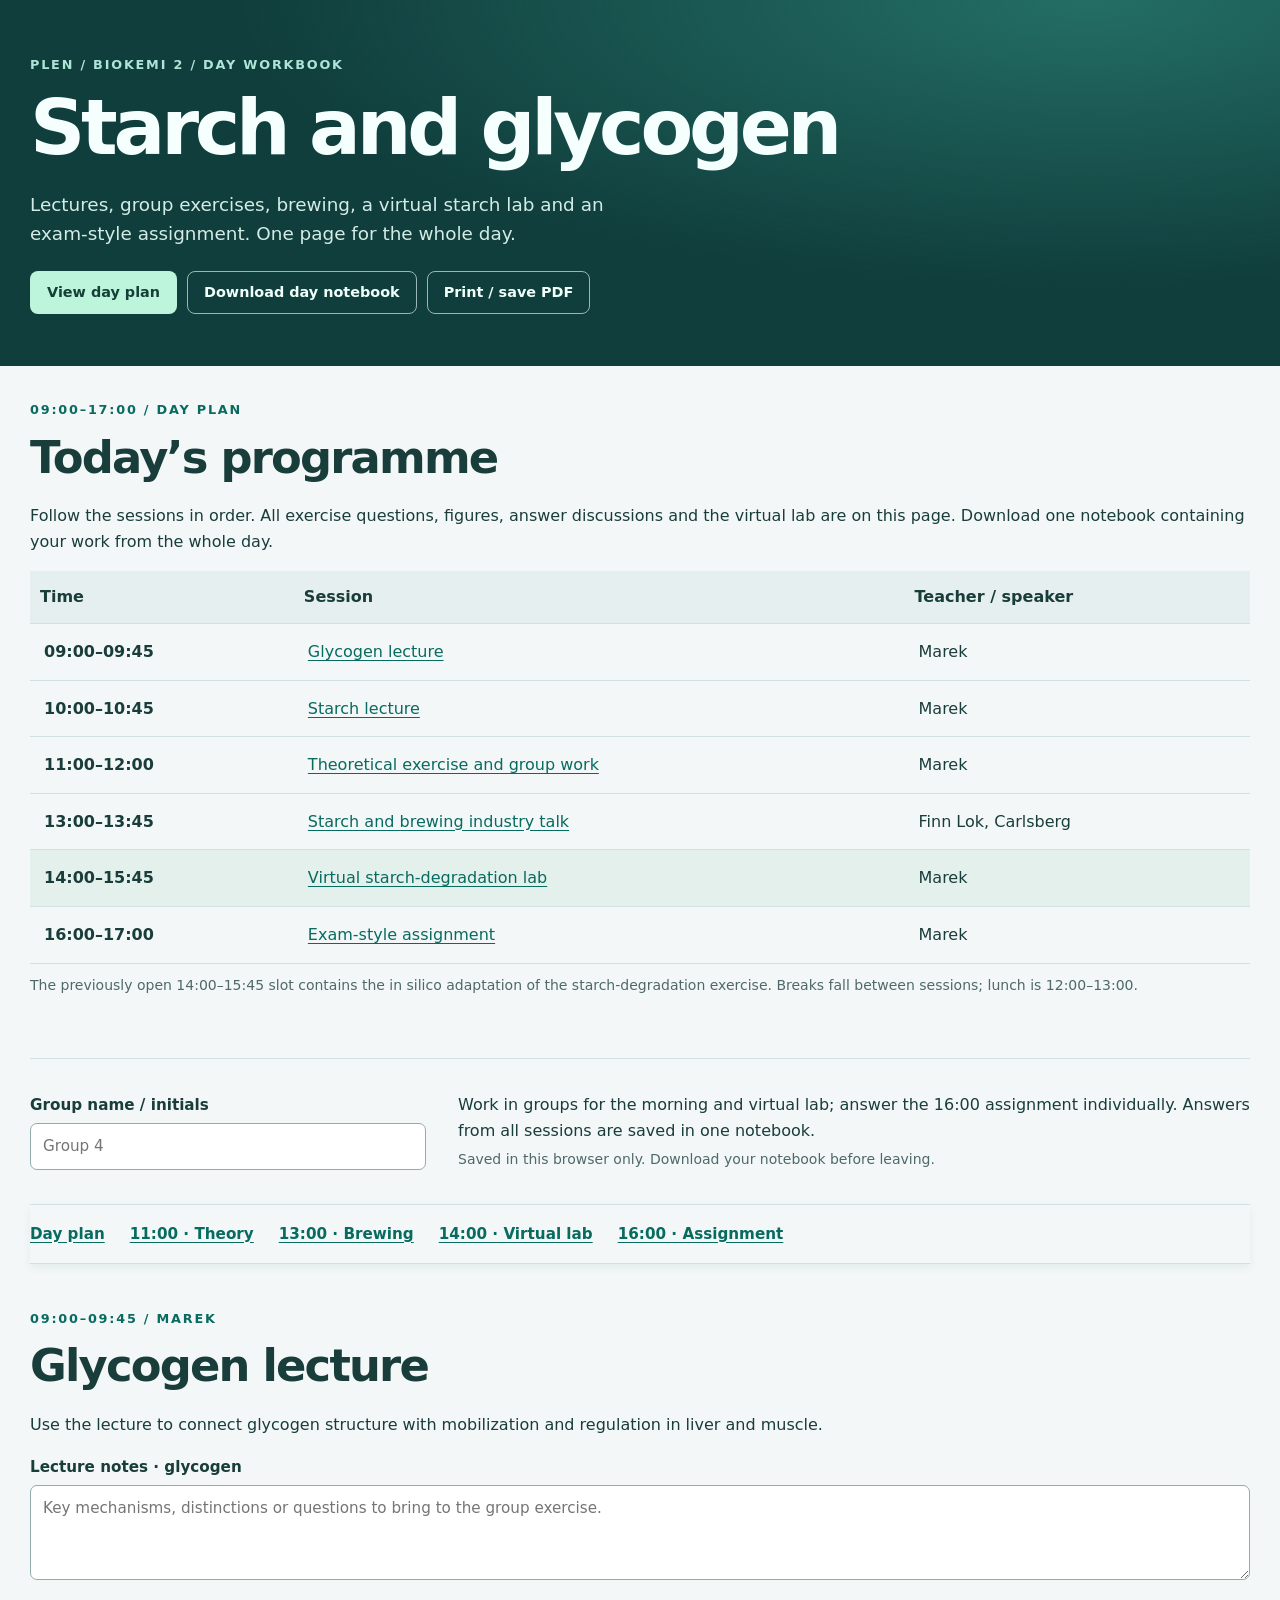
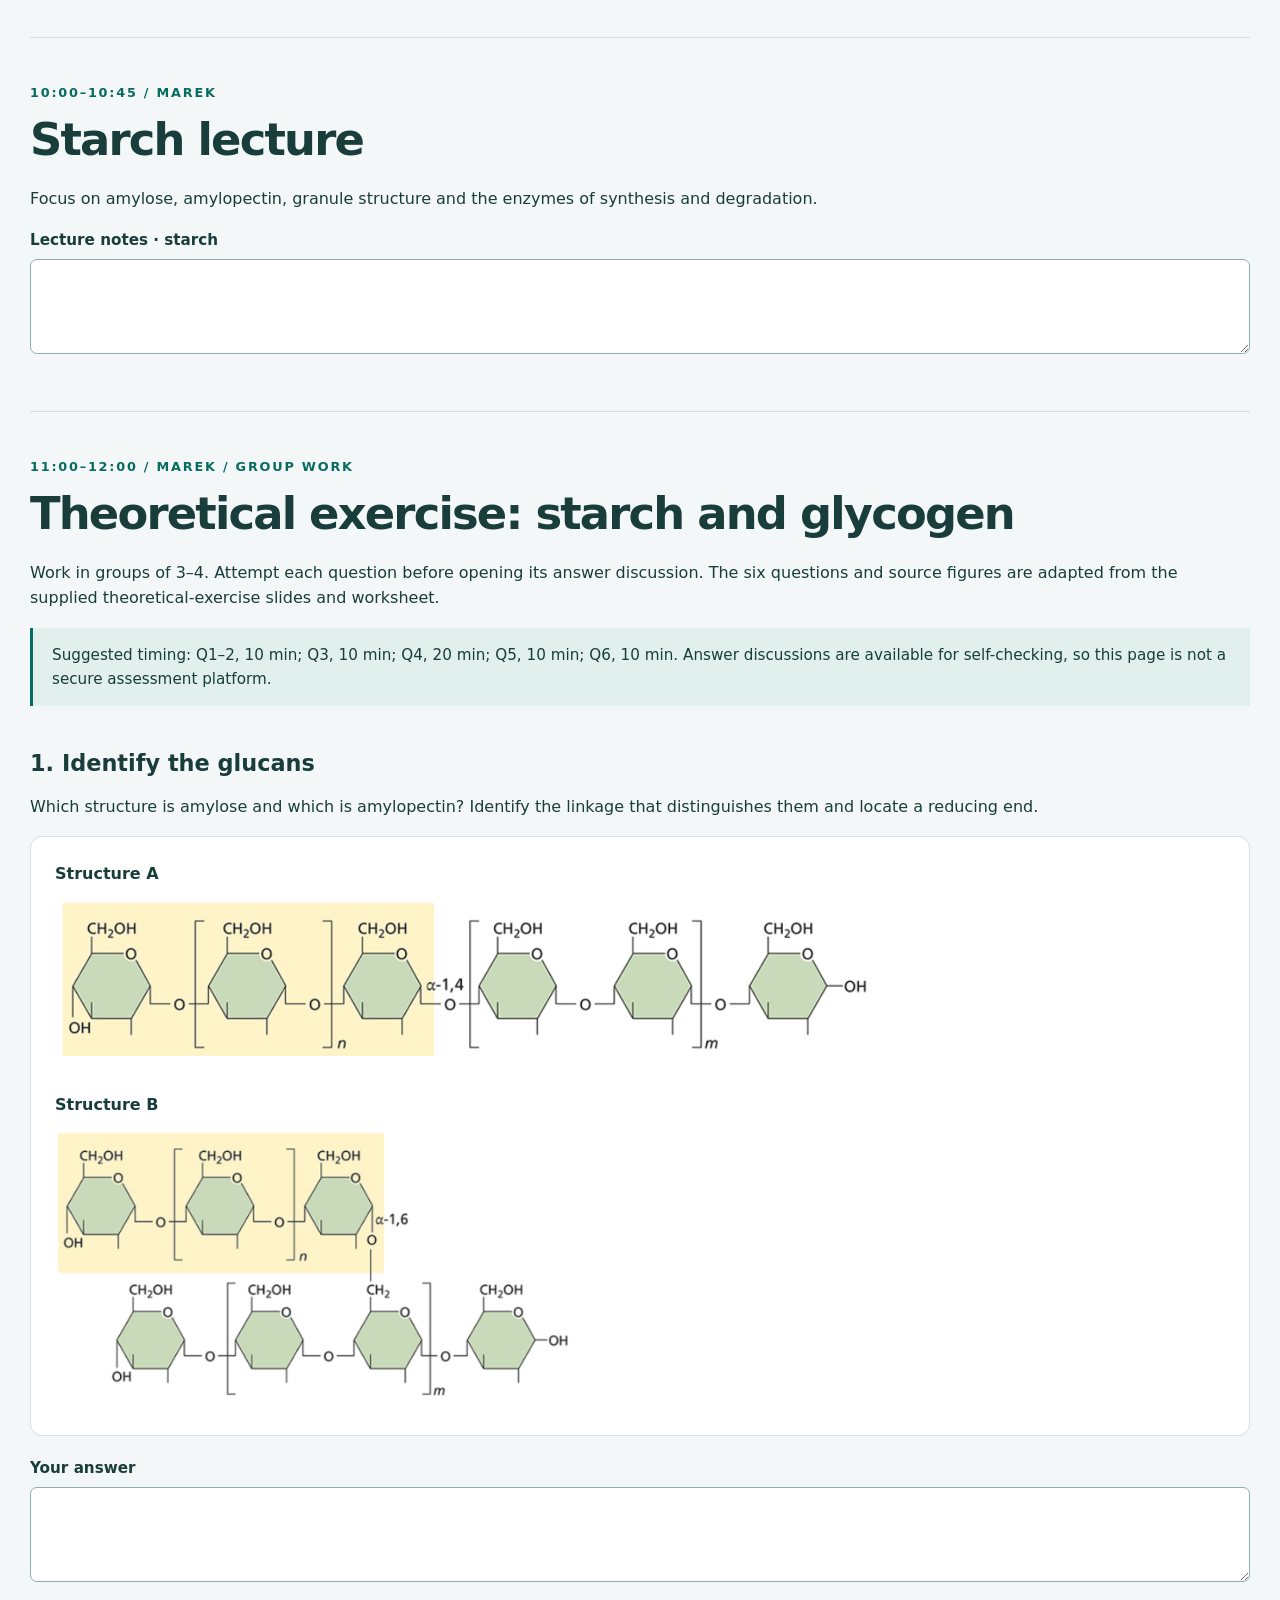
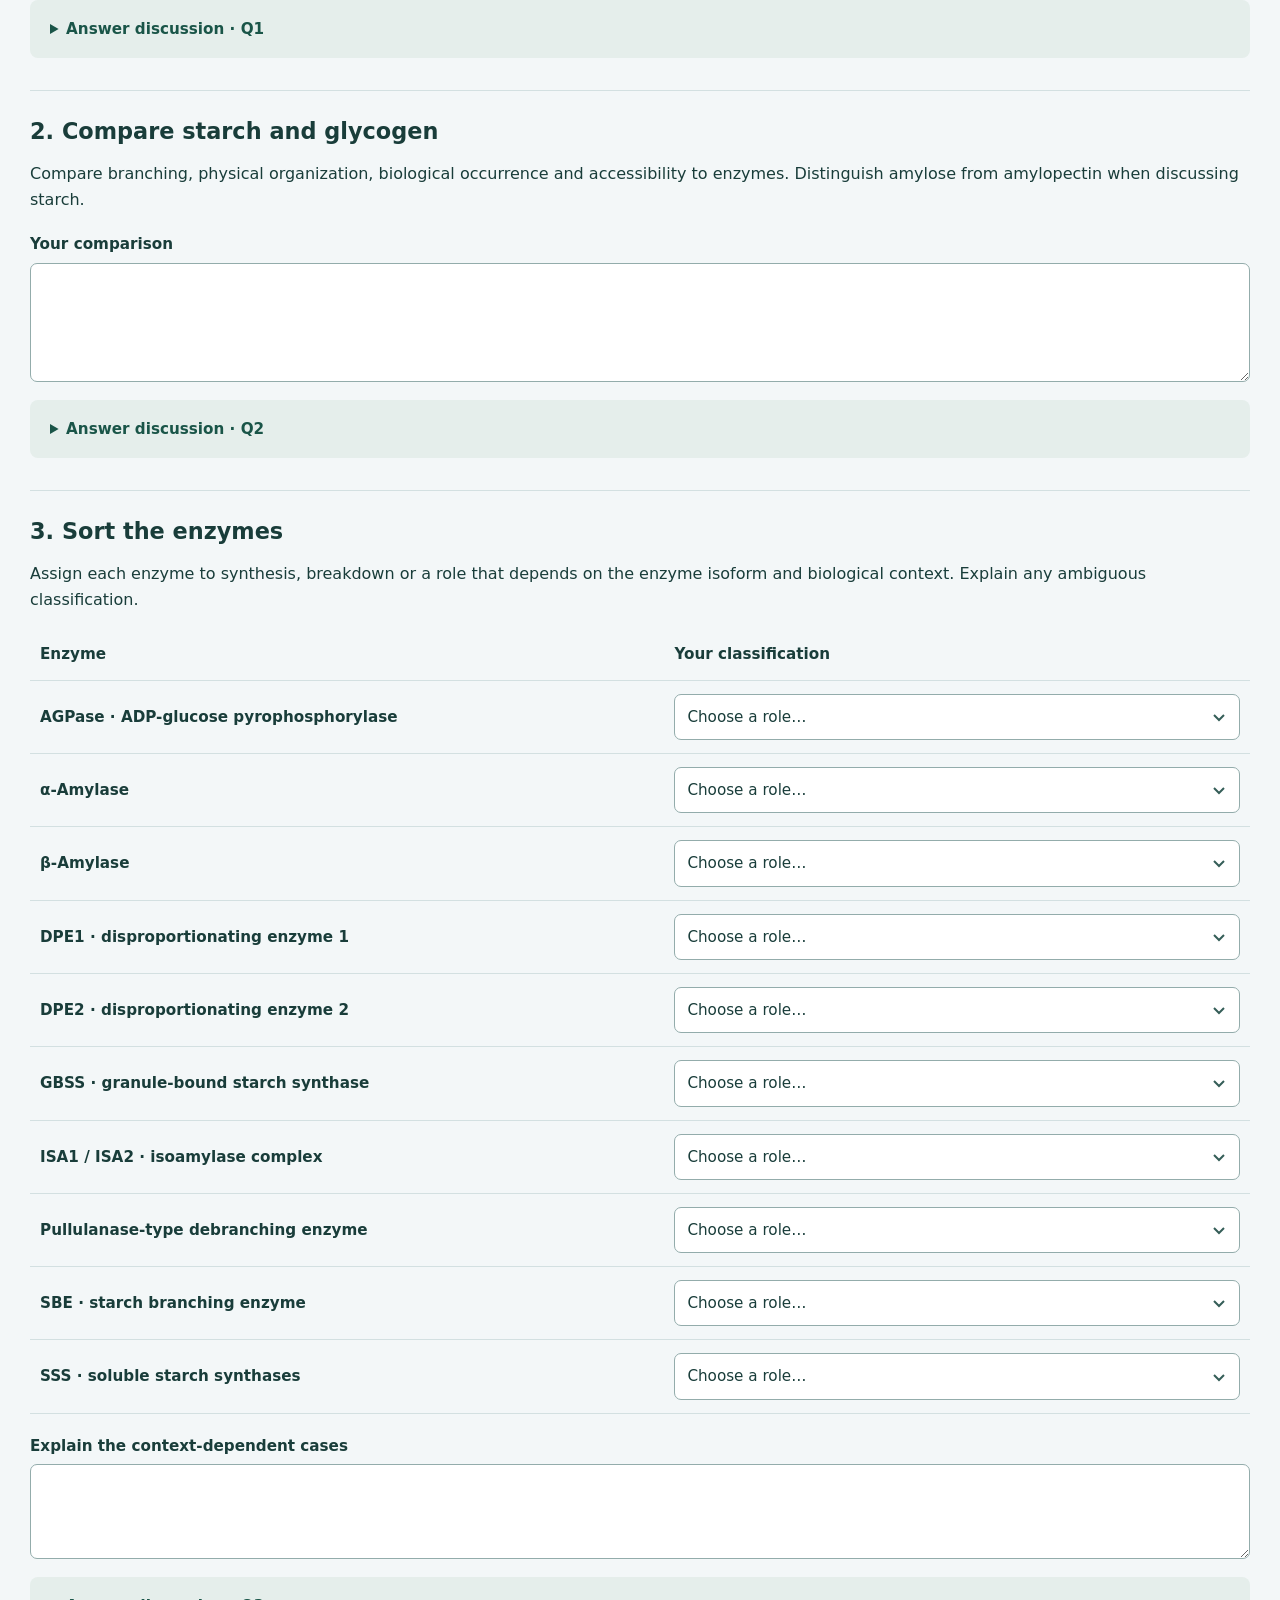
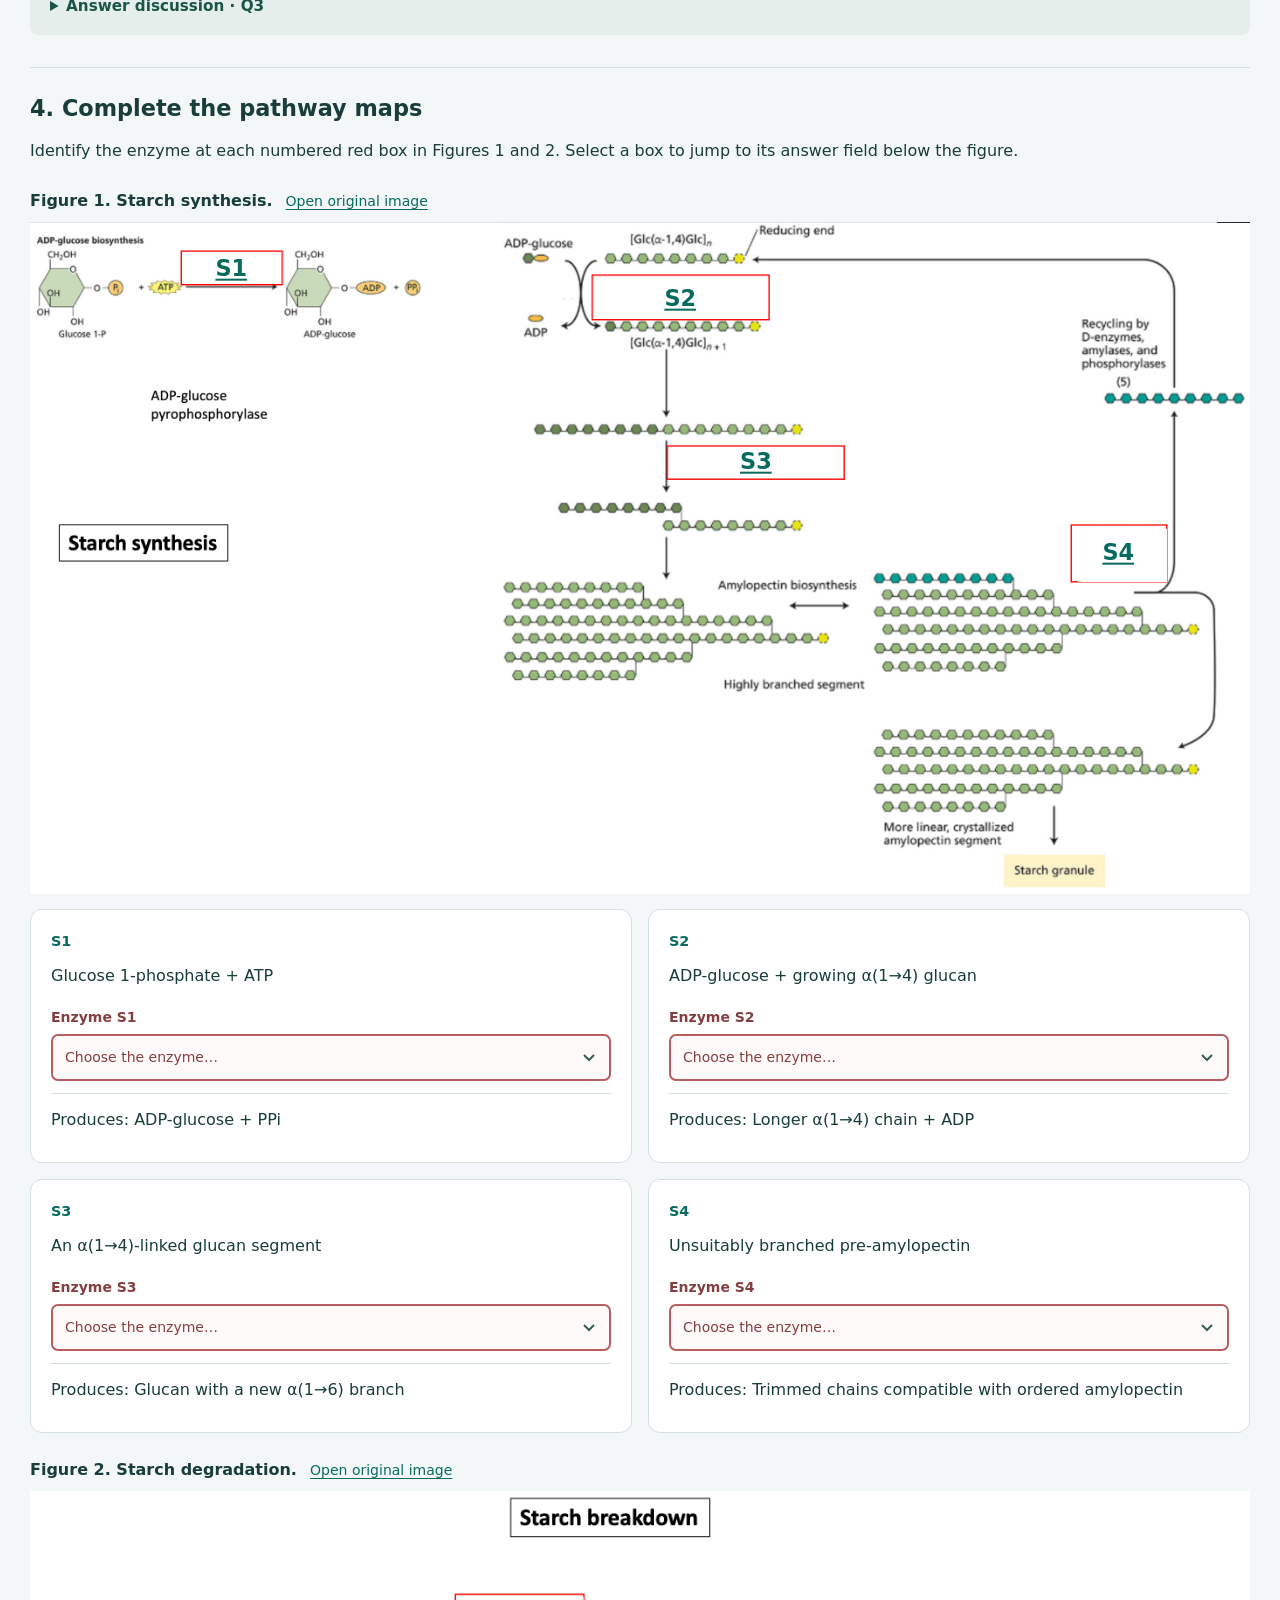
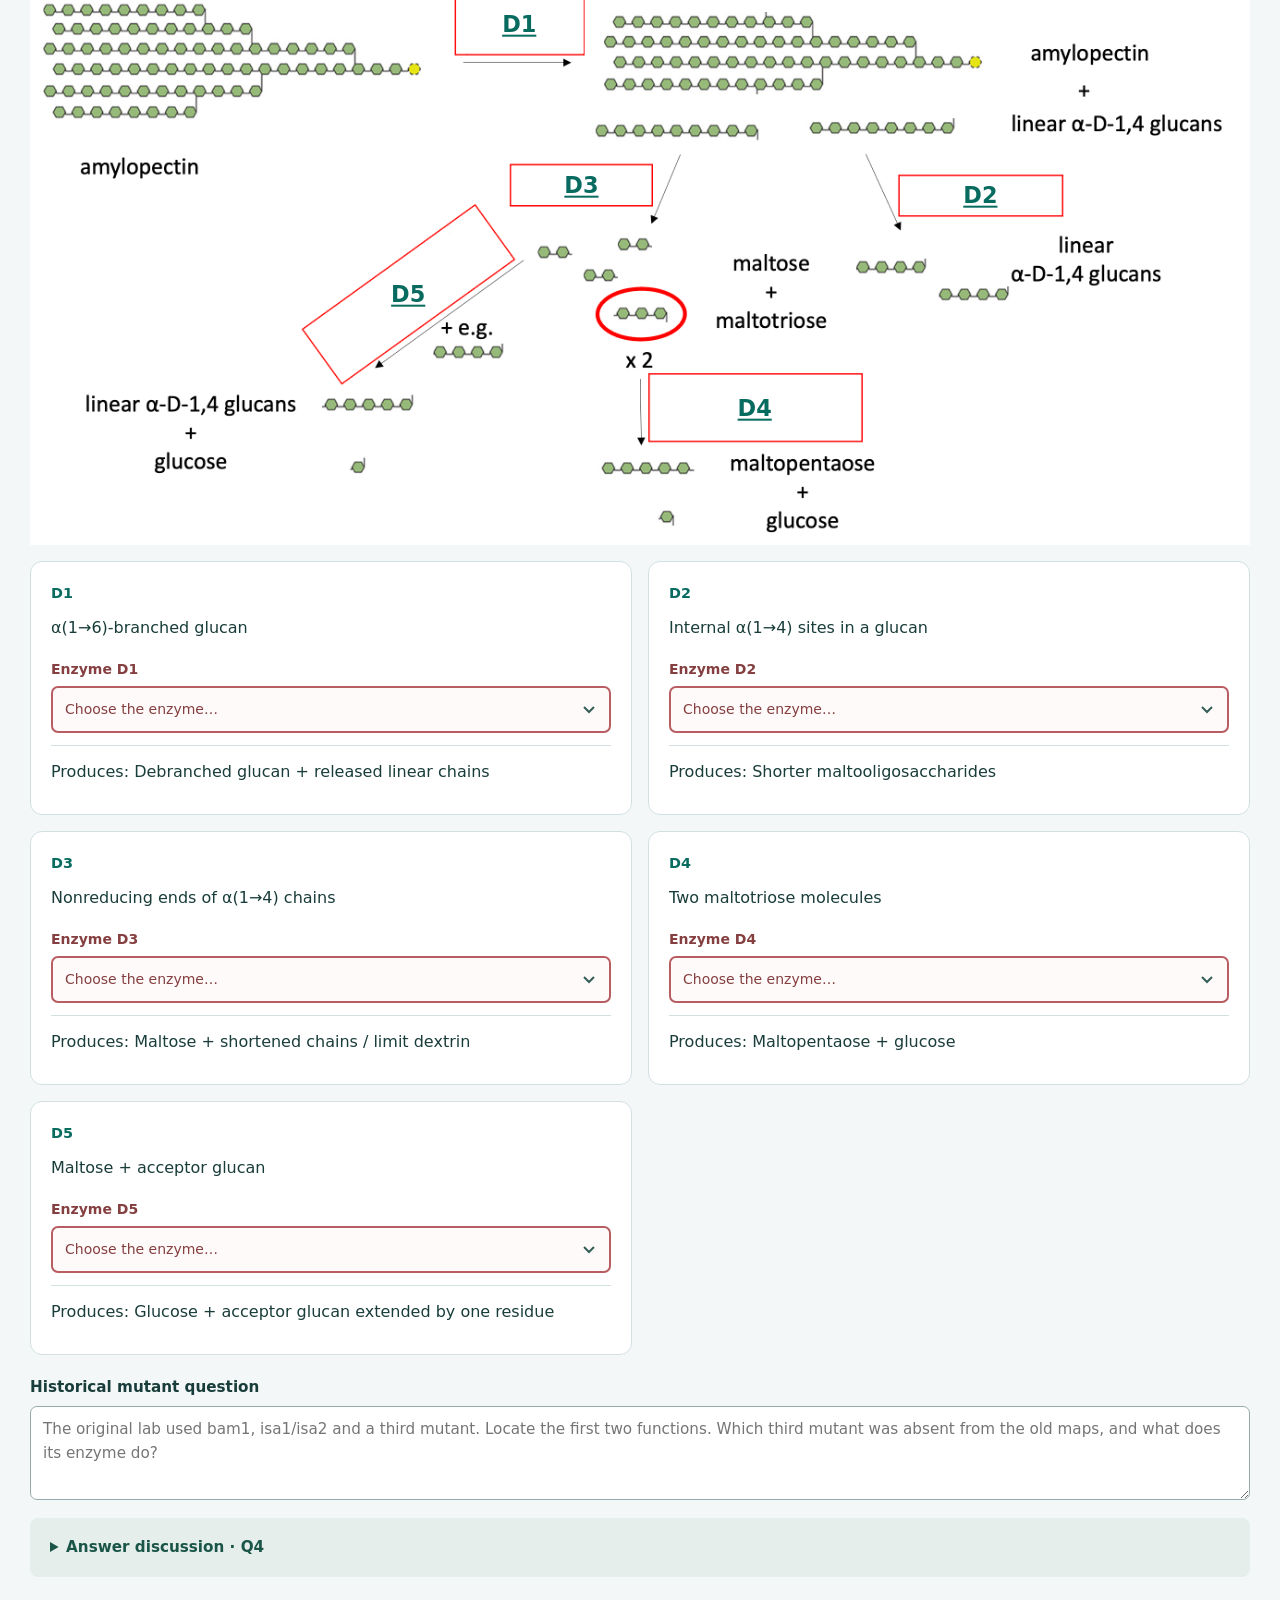
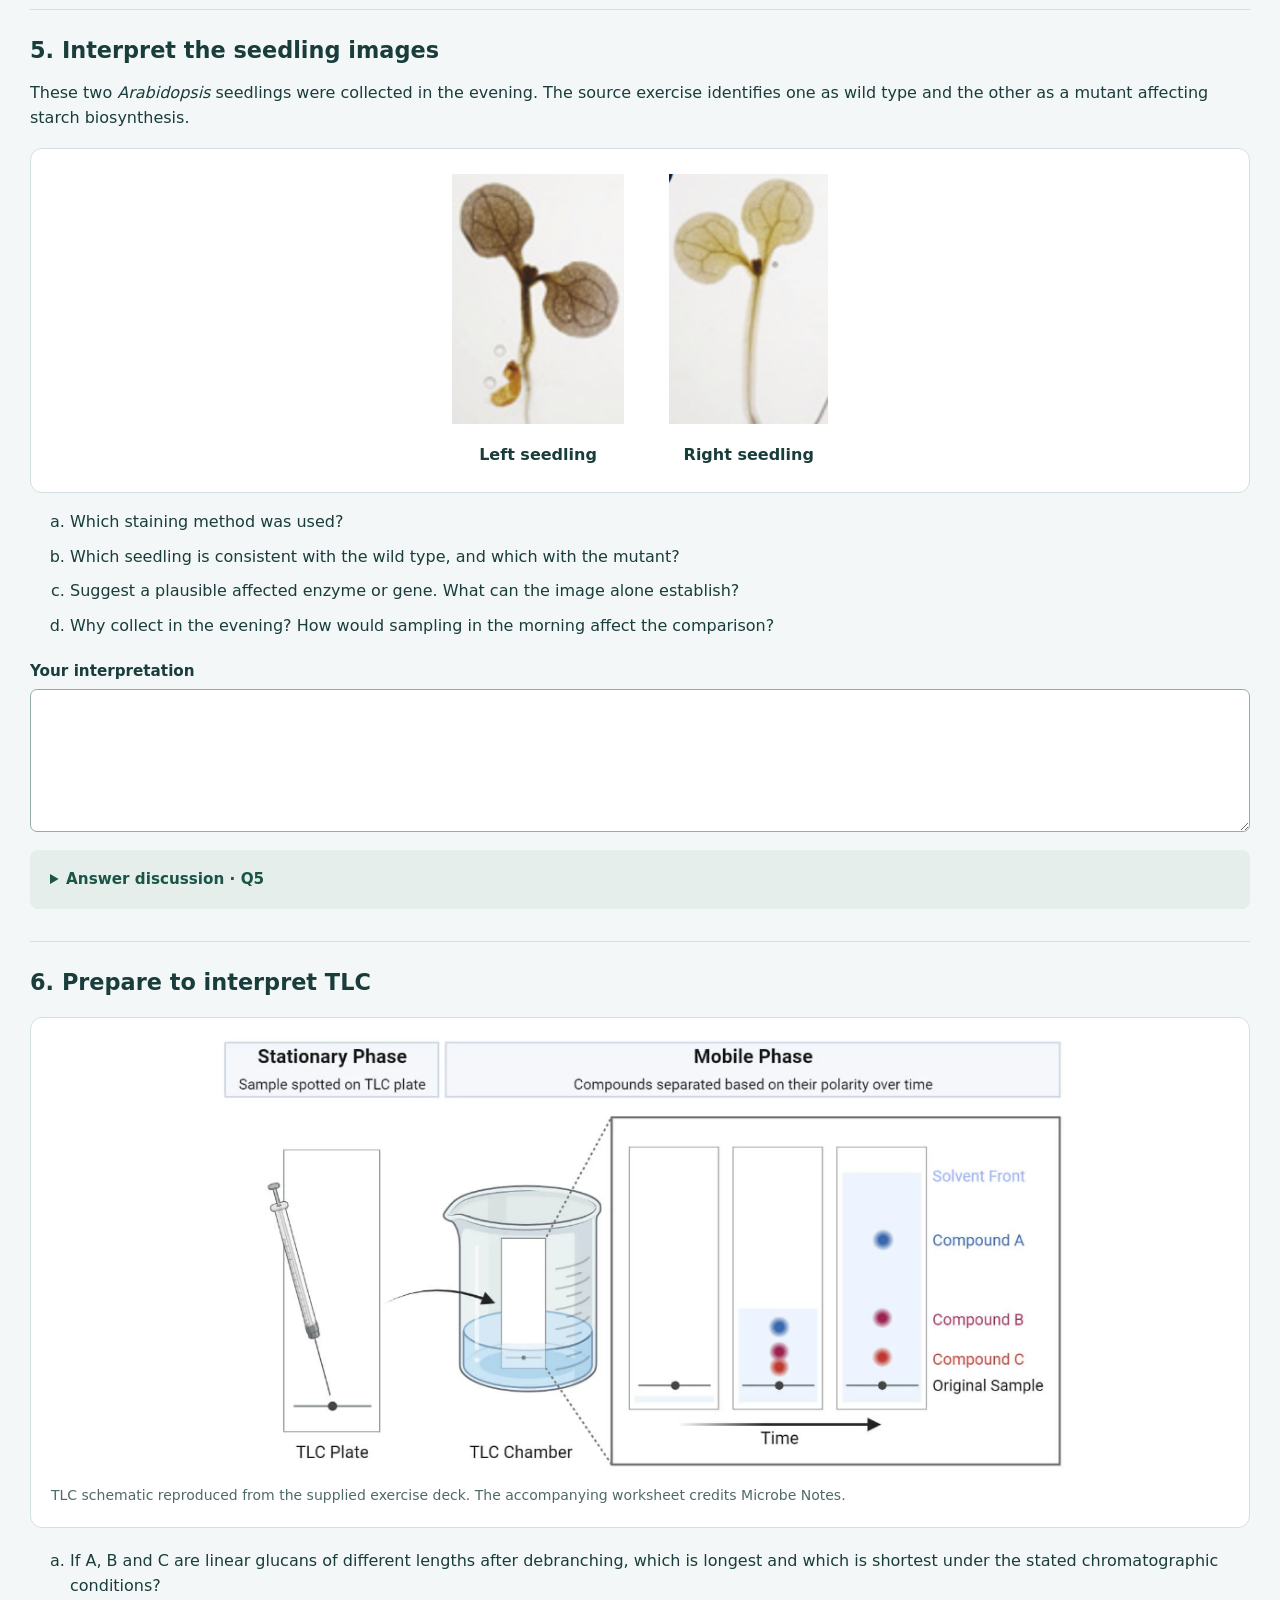
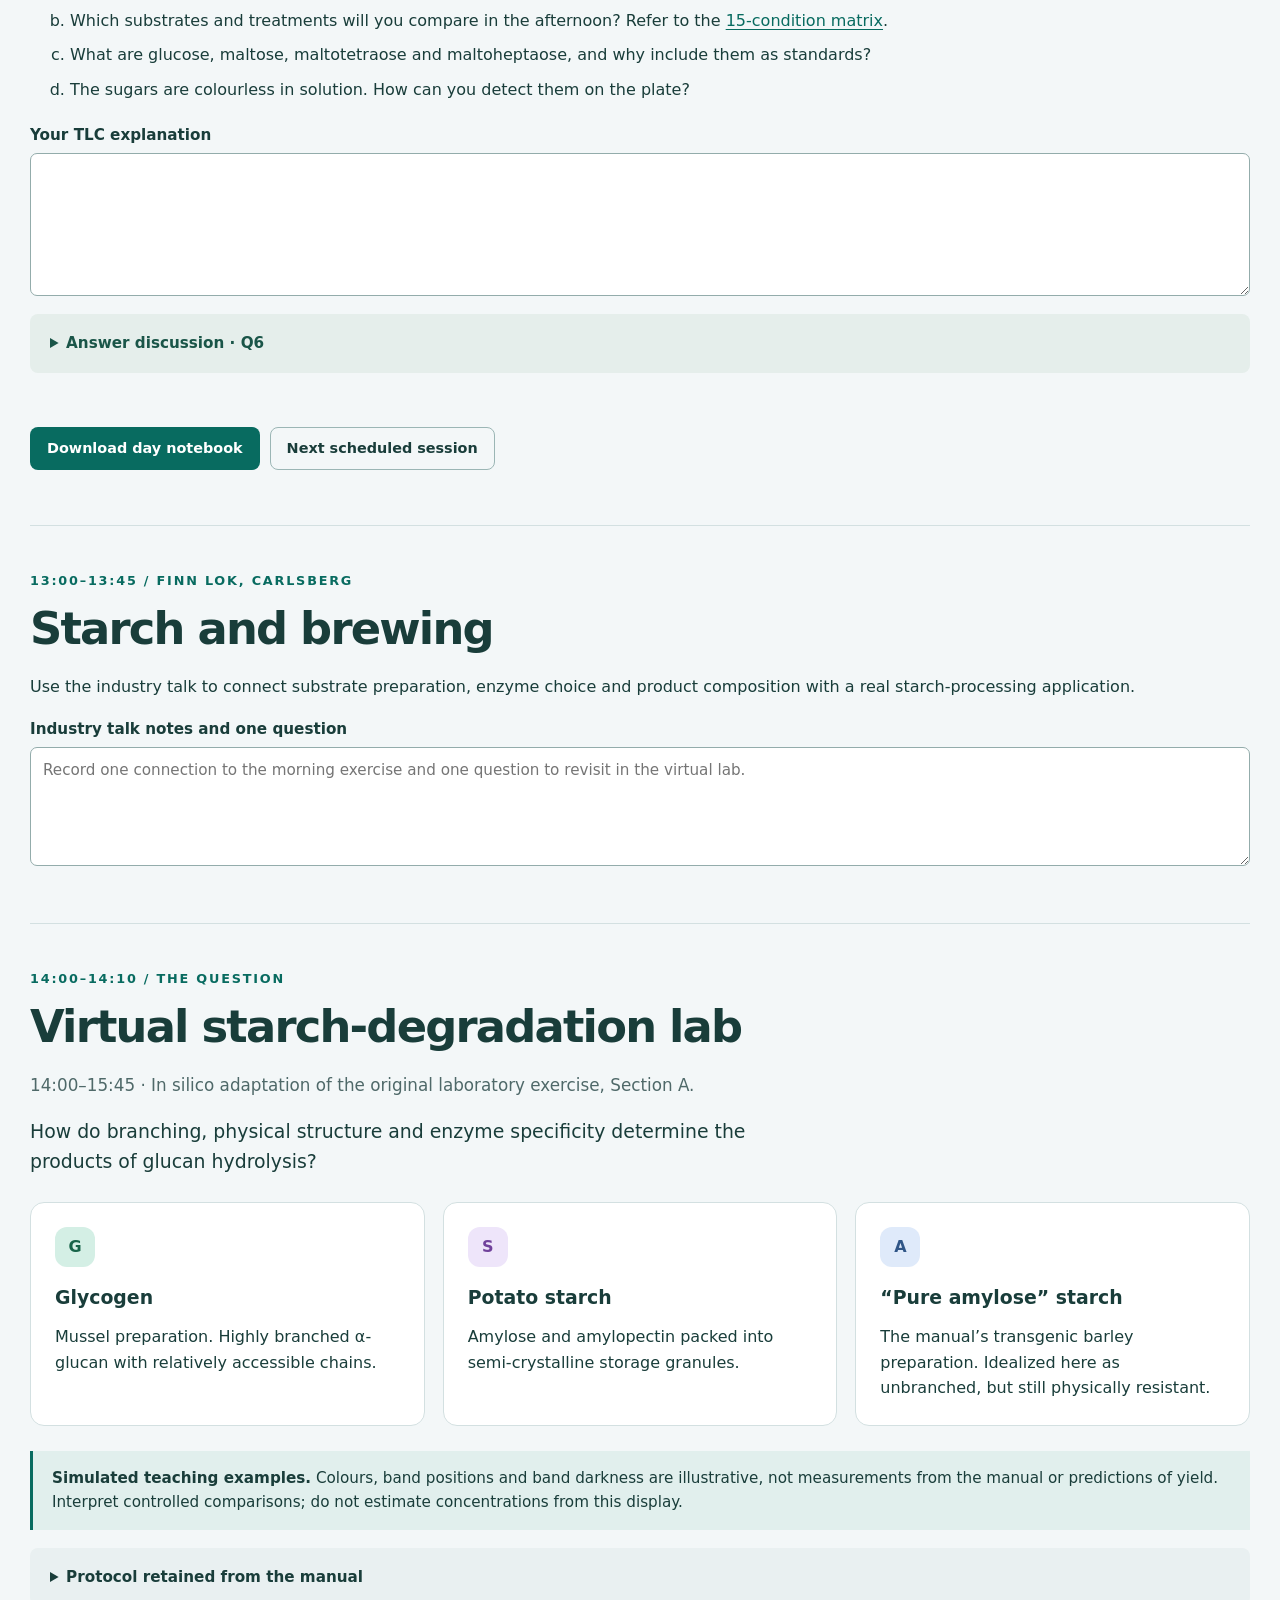
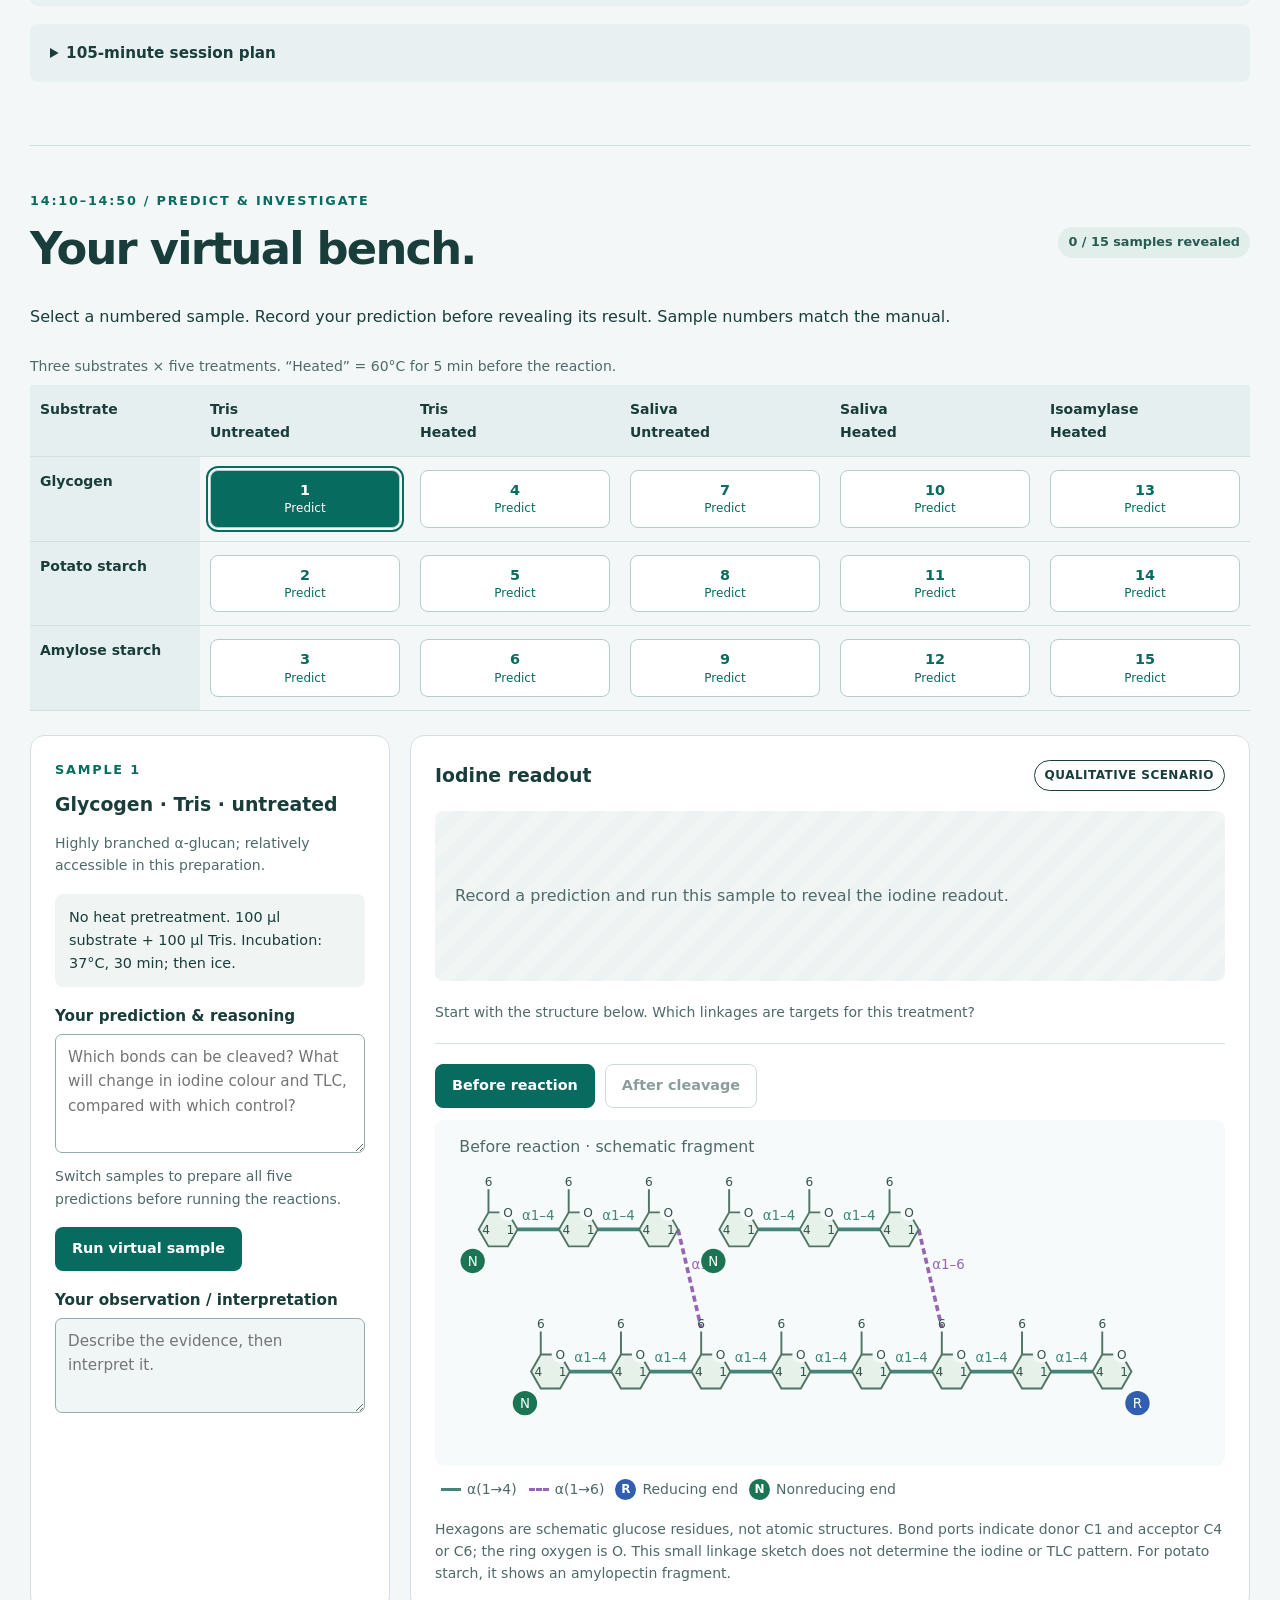
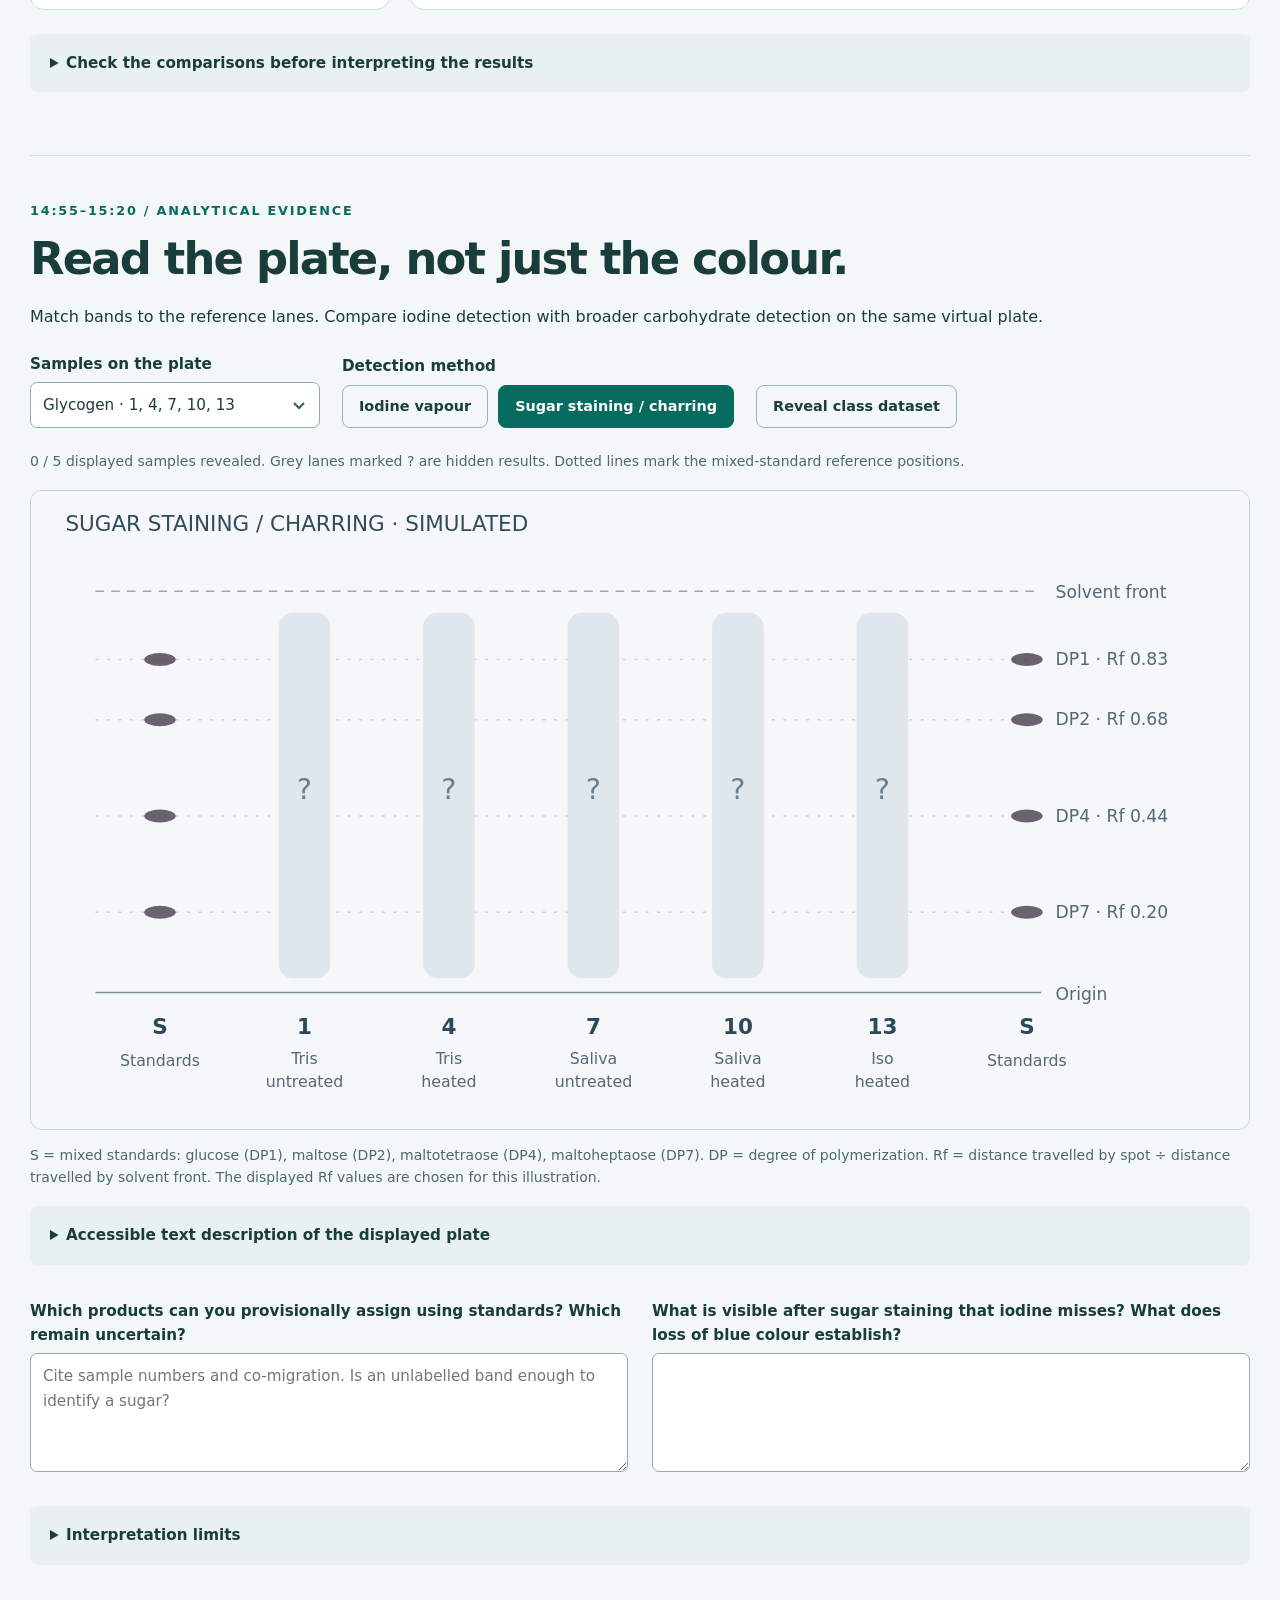
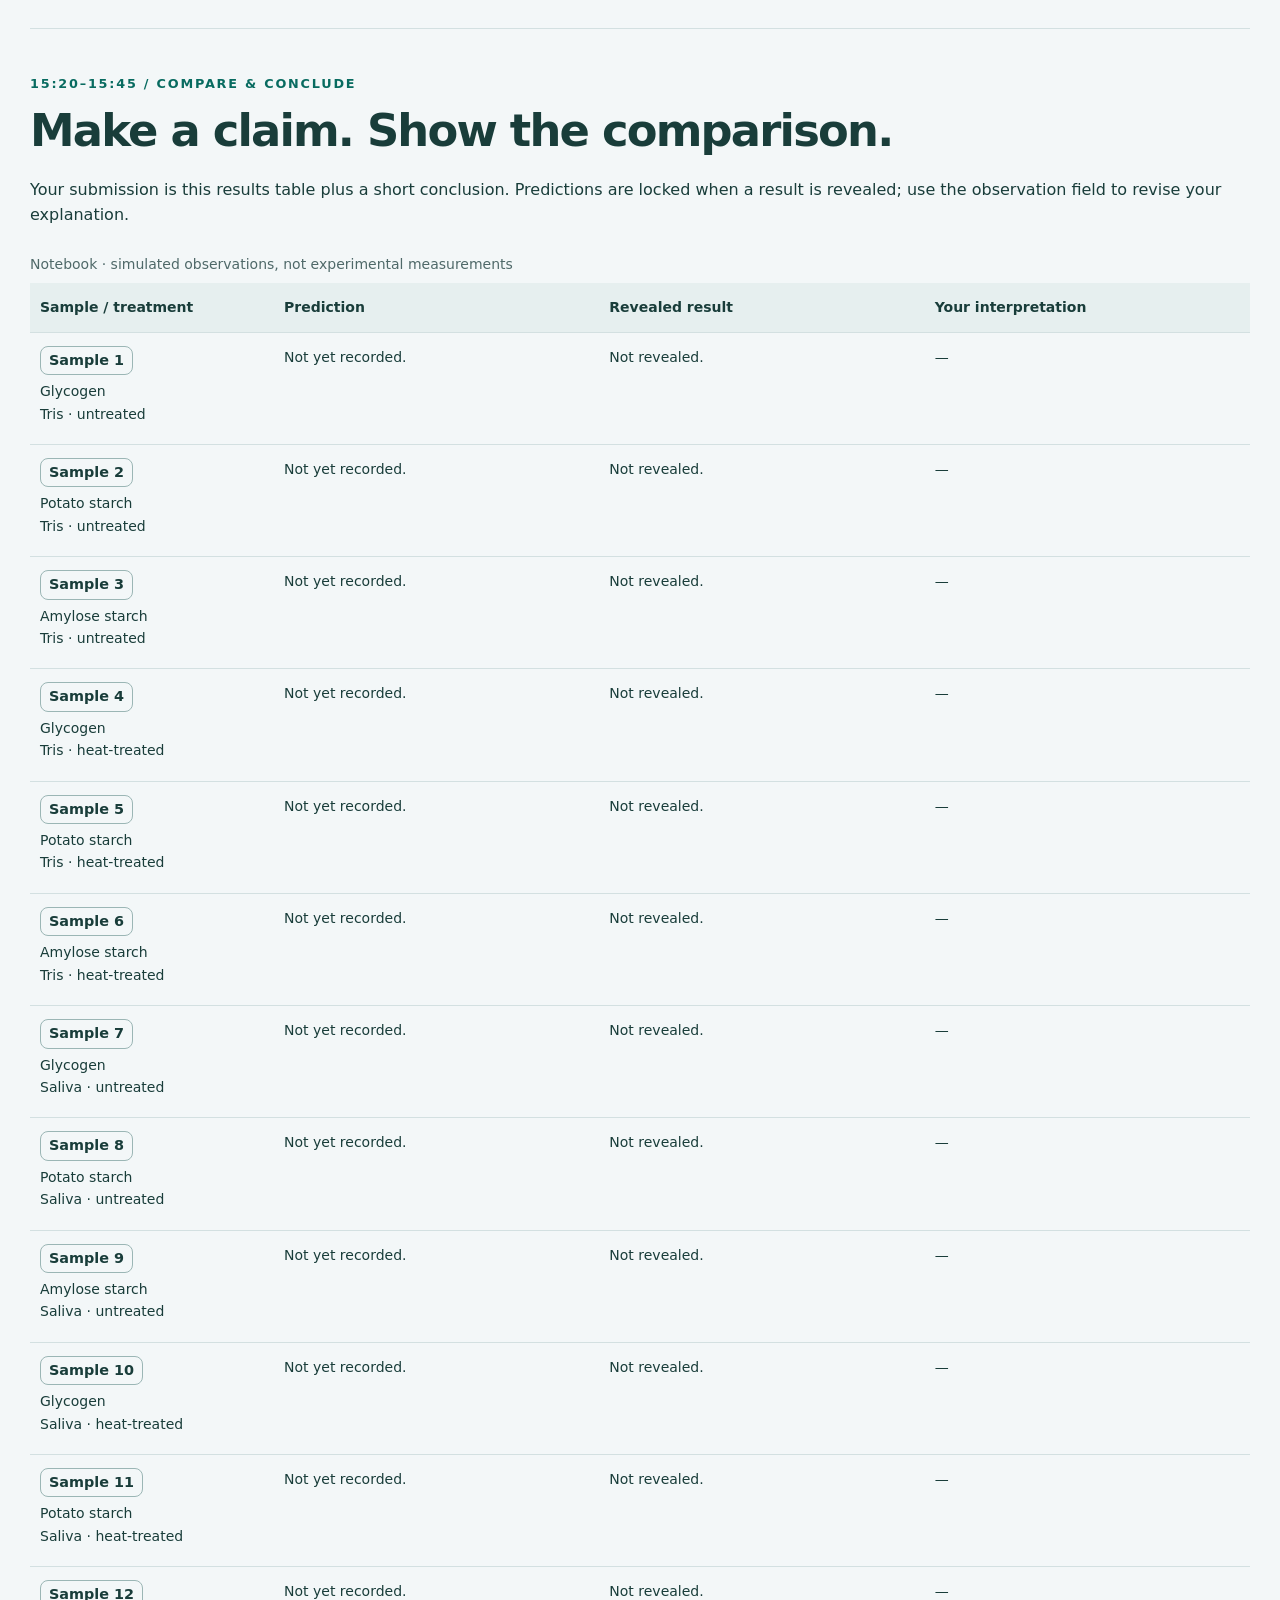
==== index.html @ 2f7486a5 "Show full enzyme names in pathway choices and notebook answers" ====
<!doctype html>
<html lang="en">
<head>
  <meta charset="utf-8"><meta name="viewport" content="width=device-width, initial-scale=1">
  <meta name="theme-color" content="#103e3c">
  <title>Biokemi 2 · Starch and glycogen day workbook</title>
  <link rel="stylesheet" href="workshop.css">
  <script src="workshop-model.js" defer></script><script src="workshop.js" defer></script>
</head>
<body>
<header class="hero"><div class="wrap"><p class="eyebrow">PLEN / Biokemi 2 / Day workbook</p><h1>Starch and glycogen</h1><p class="intro">Lectures, group exercises, brewing, a virtual starch lab and an exam-style assignment. One page for the whole day.</p><div class="toolbar"><a class="button" href="#day-plan">View day plan</a><button id="export" class="secondary">Download day notebook</button><button id="print" class="secondary">Print / save PDF</button></div></div></header>
<main class="wrap">
<!-- DAY-PLAN -->
<section id="day-plan" class="exercise day-plan">
<p class="eyebrow">09:00–17:00 / Day plan</p><h2>Today’s programme</h2>
<p>Follow the sessions in order. All exercise questions, figures, answer discussions and the virtual lab are on this page. Download one notebook containing your work from the whole day.</p>
<div class="table-scroll"><table class="day-table"><thead><tr><th scope="col">Time</th><th scope="col">Session</th><th scope="col">Teacher / speaker</th></tr></thead><tbody>
<tr><td>09:00–09:45</td><td><a href="#glycogen-lecture">Glycogen lecture</a></td><td>Marek</td></tr>
<tr><td>10:00–10:45</td><td><a href="#starch-lecture">Starch lecture</a></td><td>Marek</td></tr>
<tr><td>11:00–12:00</td><td><a href="#theory">Theoretical exercise and group work</a></td><td>Marek</td></tr>
<tr><td>13:00–13:45</td><td><a href="#industry">Starch and brewing industry talk</a></td><td>Finn Lok, Carlsberg</td></tr>
<tr class="highlight-session"><td>14:00–15:45</td><td><a href="#brief">Virtual starch-degradation lab</a></td><td>Marek</td></tr>
<tr><td>16:00–17:00</td><td><a href="#exam">Exam-style assignment</a></td><td>Marek</td></tr>
</tbody></table></div>
<p class="small">The previously open 14:00–15:45 slot contains the in silico adaptation of the starch-degradation exercise. Breaks fall between sessions; lunch is 12:00–13:00.</p>
</section>

<div class="setup"><label for="group">Group name / initials<input id="group" data-save="group" placeholder="Group 4"></label><div><p>Work in groups for the morning and virtual lab; answer the 16:00 assignment individually. Answers from all sessions are saved in one notebook.</p><p id="save-status" class="small" role="status">Download your notebook before leaving.</p></div></div>
<nav class="day-nav" aria-label="Day workbook sections"><a href="#day-plan">Day plan</a><a href="#theory">11:00 · Theory</a><a href="#industry">13:00 · Brewing</a><a href="#brief">14:00 · Virtual lab</a><a href="#exam">16:00 · Assignment</a></nav>
<noscript><p class="notice">Enable JavaScript to run the virtual lab. The schedule, questions, figures and answer discussions remain readable; answer saving and the virtual lab require JavaScript.</p></noscript>

<section id="glycogen-lecture" class="exercise lecture-session"><p class="eyebrow">09:00–09:45 / Marek</p><h2>Glycogen lecture</h2><p>Use the lecture to connect glycogen structure with mobilization and regulation in liver and muscle.</p><label>Lecture notes · glycogen<textarea data-save="lecture-glycogen" data-section="lectures" data-prompt="Glycogen lecture notes" rows="3" placeholder="Key mechanisms, distinctions or questions to bring to the group exercise."></textarea></label></section>
<section id="starch-lecture" class="exercise lecture-session"><p class="eyebrow">10:00–10:45 / Marek</p><h2>Starch lecture</h2><p>Focus on amylose, amylopectin, granule structure and the enzymes of synthesis and degradation.</p><label>Lecture notes · starch<textarea data-save="lecture-starch" data-section="lectures" data-prompt="Starch lecture notes" rows="3"></textarea></label></section>

<section id="theory" class="exercise day-session">
<p class="eyebrow">11:00–12:00 / Marek / Group work</p><h2>Theoretical exercise: starch and glycogen</h2>
<p>Work in groups of 3–4. Attempt each question before opening its answer discussion. The six questions and source figures are adapted from the supplied theoretical-exercise slides and worksheet.</p>
<p class="notice">Suggested timing: Q1–2, 10 min; Q3, 10 min; Q4, 20 min; Q5, 10 min; Q6, 10 min. Answer discussions are available for self-checking, so this page is not a secure assessment platform.</p>

<article class="question" id="theory-q1"><h3>1. Identify the glucans</h3><p>Which structure is amylose and which is amylopectin? Identify the linkage that distinguishes them and locate a reducing end.</p>
<div class="structure-pair"><figure><figcaption><strong>Structure A</strong></figcaption><img src="assets/structure-a.png" alt="Structure A: glucose rings linked in an unbranched chain through α1,4 bonds, with a free anomeric hydroxyl at the right-hand end." width="832" height="157"></figure><figure><figcaption><strong>Structure B</strong></figcaption><img src="assets/structure-b.png" alt="Structure B: an α1,4-linked backbone bearing a side chain attached through an α1,6 linkage." width="594" height="308"></figure></div>
<label>Your answer<textarea data-save="theory-1" data-section="theory" data-prompt="Q1. Identify structures A and B, their linkages and a reducing end" rows="3"></textarea></label>
<details class="answer"><summary>Answer discussion · Q1</summary><p><strong>A is amylose; B is amylopectin.</strong> Both contain α(1→4) chains. B also shows an α(1→6) branch. The free anomeric C1 at the right-hand end is reducing; the outer chain tips are nonreducing ends. Amylose is predominantly linear, although real preparations can have sparse branches.</p></details></article>

<article class="question" id="theory-q2"><h3>2. Compare starch and glycogen</h3><p>Compare branching, physical organization, biological occurrence and accessibility to enzymes. Distinguish amylose from amylopectin when discussing starch.</p>
<label>Your comparison<textarea data-save="theory-2" data-section="theory" data-prompt="Q2. Differences between starch and glycogen" rows="4"></textarea></label>
<details class="answer"><summary>Answer discussion · Q2</summary><p>Glycogen generally branches more frequently than amylopectin. Starch contains amylopectin and usually amylose, which is much less branched. Starch forms semi-crystalline granules; glycogen lacks this starch-like crystalline organization and is generally more accessible in the preparations considered here.</p><p>Starch is the principal storage glucan in plants. Glycogen occurs in animals, including liver and muscle, and in fungi and many bacteria and archaea. Linkage chemistry alone does not determine digestibility: physical organization and pretreatment also matter.</p></details></article>

<article class="question" id="theory-q3"><h3>3. Sort the enzymes</h3><p>Assign each enzyme to synthesis, breakdown or a role that depends on the enzyme isoform and biological context. Explain any ambiguous classification.</p>
<div class="table-scroll"><table class="enzyme-table"><thead><tr><th scope="col">Enzyme</th><th scope="col">Your classification</th></tr></thead><tbody>
<tr><th scope="row">AGPase · ADP-glucose pyrophosphorylase</th><td><select aria-label="Classify AGPase · ADP-glucose pyrophosphorylase" data-save="theory-3-agpase" data-section="theory" data-prompt="Q3. AGPase · ADP-glucose pyrophosphorylase"><option value="">Choose a role…</option><option>Synthesis</option><option>Breakdown / product metabolism</option><option>Context dependent</option></select></td></tr><tr><th scope="row">α-Amylase</th><td><select aria-label="Classify α-Amylase" data-save="theory-3-alpha" data-section="theory" data-prompt="Q3. α-Amylase"><option value="">Choose a role…</option><option>Synthesis</option><option>Breakdown / product metabolism</option><option>Context dependent</option></select></td></tr><tr><th scope="row">β-Amylase</th><td><select aria-label="Classify β-Amylase" data-save="theory-3-beta" data-section="theory" data-prompt="Q3. β-Amylase"><option value="">Choose a role…</option><option>Synthesis</option><option>Breakdown / product metabolism</option><option>Context dependent</option></select></td></tr><tr><th scope="row">DPE1 · disproportionating enzyme 1</th><td><select aria-label="Classify DPE1 · disproportionating enzyme 1" data-save="theory-3-dpe1" data-section="theory" data-prompt="Q3. DPE1 · disproportionating enzyme 1"><option value="">Choose a role…</option><option>Synthesis</option><option>Breakdown / product metabolism</option><option>Context dependent</option></select></td></tr><tr><th scope="row">DPE2 · disproportionating enzyme 2</th><td><select aria-label="Classify DPE2 · disproportionating enzyme 2" data-save="theory-3-dpe2" data-section="theory" data-prompt="Q3. DPE2 · disproportionating enzyme 2"><option value="">Choose a role…</option><option>Synthesis</option><option>Breakdown / product metabolism</option><option>Context dependent</option></select></td></tr><tr><th scope="row">GBSS · granule-bound starch synthase</th><td><select aria-label="Classify GBSS · granule-bound starch synthase" data-save="theory-3-gbss" data-section="theory" data-prompt="Q3. GBSS · granule-bound starch synthase"><option value="">Choose a role…</option><option>Synthesis</option><option>Breakdown / product metabolism</option><option>Context dependent</option></select></td></tr><tr><th scope="row">ISA1 / ISA2 · isoamylase complex</th><td><select aria-label="Classify ISA1 / ISA2 · isoamylase complex" data-save="theory-3-isa" data-section="theory" data-prompt="Q3. ISA1 / ISA2 · isoamylase complex"><option value="">Choose a role…</option><option>Synthesis</option><option>Breakdown / product metabolism</option><option>Context dependent</option></select></td></tr><tr><th scope="row">Pullulanase-type debranching enzyme</th><td><select aria-label="Classify Pullulanase-type debranching enzyme" data-save="theory-3-pul" data-section="theory" data-prompt="Q3. Pullulanase-type debranching enzyme"><option value="">Choose a role…</option><option>Synthesis</option><option>Breakdown / product metabolism</option><option>Context dependent</option></select></td></tr><tr><th scope="row">SBE · starch branching enzyme</th><td><select aria-label="Classify SBE · starch branching enzyme" data-save="theory-3-sbe" data-section="theory" data-prompt="Q3. SBE · starch branching enzyme"><option value="">Choose a role…</option><option>Synthesis</option><option>Breakdown / product metabolism</option><option>Context dependent</option></select></td></tr><tr><th scope="row">SSS · soluble starch synthases</th><td><select aria-label="Classify SSS · soluble starch synthases" data-save="theory-3-sss" data-section="theory" data-prompt="Q3. SSS · soluble starch synthases"><option value="">Choose a role…</option><option>Synthesis</option><option>Breakdown / product metabolism</option><option>Context dependent</option></select></td></tr>
</tbody></table></div>
<label>Explain the context-dependent cases<textarea data-save="theory-3-reason" data-section="theory" data-prompt="Q3. Reasoning about enzyme classification and isoforms" rows="3"></textarea></label>
<details class="answer"><summary>Answer discussion · Q3</summary><table><thead><tr><th>Role</th><th>Enzymes and reasoning</th></tr></thead><tbody><tr><td>Synthesis</td><td>AGPase makes ADP-glucose. GBSS contributes amylose synthesis; soluble starch synthases (SSS) elongate amylopectin chains. SBE introduces α(1→6) branches.</td></tr><tr><td>Breakdown / product metabolism</td><td>α-Amylase, β-amylase, DPE1 and DPE2. The DPEs transfer glucan segments or glucosyl units rather than simply hydrolysing every bond.</td></tr><tr><td>Debranching depends on context</td><td>The ISA1/ISA2 complex supports normal amylopectin synthesis by removing unsuitable branches. ISA3 and limit-dextrinase/pullulanase-type activity contribute to leaf starch breakdown. Debranching chemistry therefore participates in both pathways, but the isoforms are not interchangeable.</td></tr></tbody></table><p class="small">Clarification of the older key: it grouped ISA1/ISA2 under “both pathways”. Here we distinguish the biosynthetic ISA1/ISA2 complex from catabolic ISA3 and limit-dextrinase. <a href="https://pmc.ncbi.nlm.nih.gov/articles/PMC3516724/">Streb et al., 2012</a>.</p></details></article>

<article class="question" id="theory-q4"><h3>4. Complete the pathway maps</h3><p>Identify the enzyme at each numbered red box in Figures 1 and 2. Select a box to jump to its answer field below the figure.</p>
<figure class="pathway-figure" id="figure-starch-synthesis">
  <figcaption><strong>Figure 1. Starch synthesis.</strong> <a href="assets/starch-synthesis.png">Open original image</a></figcaption>
  <div class="pathway-image">
    <img src="assets/starch-synthesis.png" alt="Synthesis from glucose 1-phosphate through ADP-glucose, chain elongation, branching and trimming to form an ordered starch granule.">
    <a class="pathway-marker" href="#path-S1" aria-label="Go to enzyme S1" style="left: 16.5%; top: 6.9%">S1</a>
    <a class="pathway-marker" href="#path-S2" aria-label="Go to enzyme S2" style="left: 53.3%; top: 11.3%">S2</a>
    <a class="pathway-marker" href="#path-S3" aria-label="Go to enzyme S3" style="left: 59.5%; top: 35.6%">S3</a>
    <a class="pathway-marker" href="#path-S4" aria-label="Go to enzyme S4" style="left: 89.2%; top: 49.2%">S4</a>
  </div>
</figure>
<div class="pathway-map" aria-label="Starch synthesis reaction map">
<div class="reaction-step"><span class="reaction-label">S1</span><p>Glucose 1-phosphate + ATP</p><label for="path-S1">Enzyme S1<select id="path-S1" data-save="theory-4-s1" data-section="theory" data-prompt="Q4. Enzyme S1: Glucose 1-phosphate + ATP to ADP-glucose + PPi"><option value="">Choose the enzyme…</option>
  <option value="AGPase">ADP-glucose pyrophosphorylase (AGPase)</option>
  <option value="Starch synthases (SSS / GBSS)">Soluble starch synthase (SSS) / granule-bound starch synthase (GBSS)</option>
  <option value="SBE">Starch branching enzyme (SBE)</option>
  <option value="ISA1 / ISA2 complex">Isoamylase 1 / isoamylase 2 complex (ISA1 / ISA2)</option>
  <option value="Isoamylase / pullulanase-type debrancher">Isoamylase / pullulanase-type debranching enzyme</option>
  <option value="α-Amylase">α-Amylase</option>
  <option value="β-Amylase">β-Amylase</option>
  <option value="DPE1">Disproportionating enzyme 1 (DPE1)</option>
  <option value="DPE2">Disproportionating enzyme 2 (DPE2)</option></select></label><p class="reaction-product">Produces: ADP-glucose + PPi</p></div><div class="reaction-step"><span class="reaction-label">S2</span><p>ADP-glucose + growing α(1→4) glucan</p><label for="path-S2">Enzyme S2<select id="path-S2" data-save="theory-4-s2" data-section="theory" data-prompt="Q4. Enzyme S2: ADP-glucose + growing α(1→4) glucan to Longer α(1→4) chain + ADP"><option value="">Choose the enzyme…</option>
  <option value="AGPase">ADP-glucose pyrophosphorylase (AGPase)</option>
  <option value="Starch synthases (SSS / GBSS)">Soluble starch synthase (SSS) / granule-bound starch synthase (GBSS)</option>
  <option value="SBE">Starch branching enzyme (SBE)</option>
  <option value="ISA1 / ISA2 complex">Isoamylase 1 / isoamylase 2 complex (ISA1 / ISA2)</option>
  <option value="Isoamylase / pullulanase-type debrancher">Isoamylase / pullulanase-type debranching enzyme</option>
  <option value="α-Amylase">α-Amylase</option>
  <option value="β-Amylase">β-Amylase</option>
  <option value="DPE1">Disproportionating enzyme 1 (DPE1)</option>
  <option value="DPE2">Disproportionating enzyme 2 (DPE2)</option></select></label><p class="reaction-product">Produces: Longer α(1→4) chain + ADP</p></div><div class="reaction-step"><span class="reaction-label">S3</span><p>An α(1→4)-linked glucan segment</p><label for="path-S3">Enzyme S3<select id="path-S3" data-save="theory-4-s3" data-section="theory" data-prompt="Q4. Enzyme S3: An α(1→4)-linked glucan segment to Glucan with a new α(1→6) branch"><option value="">Choose the enzyme…</option>
  <option value="AGPase">ADP-glucose pyrophosphorylase (AGPase)</option>
  <option value="Starch synthases (SSS / GBSS)">Soluble starch synthase (SSS) / granule-bound starch synthase (GBSS)</option>
  <option value="SBE">Starch branching enzyme (SBE)</option>
  <option value="ISA1 / ISA2 complex">Isoamylase 1 / isoamylase 2 complex (ISA1 / ISA2)</option>
  <option value="Isoamylase / pullulanase-type debrancher">Isoamylase / pullulanase-type debranching enzyme</option>
  <option value="α-Amylase">α-Amylase</option>
  <option value="β-Amylase">β-Amylase</option>
  <option value="DPE1">Disproportionating enzyme 1 (DPE1)</option>
  <option value="DPE2">Disproportionating enzyme 2 (DPE2)</option></select></label><p class="reaction-product">Produces: Glucan with a new α(1→6) branch</p></div><div class="reaction-step"><span class="reaction-label">S4</span><p>Unsuitably branched pre-amylopectin</p><label for="path-S4">Enzyme S4<select id="path-S4" data-save="theory-4-s4" data-section="theory" data-prompt="Q4. Enzyme S4: Unsuitably branched pre-amylopectin to Trimmed chains compatible with ordered amylopectin"><option value="">Choose the enzyme…</option>
  <option value="AGPase">ADP-glucose pyrophosphorylase (AGPase)</option>
  <option value="Starch synthases (SSS / GBSS)">Soluble starch synthase (SSS) / granule-bound starch synthase (GBSS)</option>
  <option value="SBE">Starch branching enzyme (SBE)</option>
  <option value="ISA1 / ISA2 complex">Isoamylase 1 / isoamylase 2 complex (ISA1 / ISA2)</option>
  <option value="Isoamylase / pullulanase-type debrancher">Isoamylase / pullulanase-type debranching enzyme</option>
  <option value="α-Amylase">α-Amylase</option>
  <option value="β-Amylase">β-Amylase</option>
  <option value="DPE1">Disproportionating enzyme 1 (DPE1)</option>
  <option value="DPE2">Disproportionating enzyme 2 (DPE2)</option></select></label><p class="reaction-product">Produces: Trimmed chains compatible with ordered amylopectin</p></div>
</div>
<figure class="pathway-figure" id="figure-starch-degradation">
  <figcaption><strong>Figure 2. Starch degradation.</strong> <a href="assets/starch-degradation.png">Open original image</a></figcaption>
  <div class="pathway-image">
    <img src="assets/starch-degradation.png" alt="Amylopectin releases linear glucans. Separate arrows trace their breakdown and the subsequent metabolism of maltose and maltotriose.">
    <a class="pathway-marker" href="#path-D1" aria-label="Go to enzyme D1" style="left: 40.1%; top: 20.3%">D1</a>
    <a class="pathway-marker" href="#path-D2" aria-label="Go to enzyme D2" style="left: 77.9%; top: 46.5%">D2</a>
    <a class="pathway-marker" href="#path-D3" aria-label="Go to enzyme D3" style="left: 45.2%; top: 45.0%">D3</a>
    <a class="pathway-marker" href="#path-D4" aria-label="Go to enzyme D4" style="left: 59.4%; top: 79.0%">D4</a>
    <a class="pathway-marker" href="#path-D5" aria-label="Go to enzyme D5" style="left: 31%; top: 61.6%">D5</a>
  </div>
</figure>
<div class="pathway-map" aria-label="Starch breakdown reaction map">
<div class="reaction-step"><span class="reaction-label">D1</span><p>α(1→6)-branched glucan</p><label for="path-D1">Enzyme D1<select id="path-D1" data-save="theory-4-d1" data-section="theory" data-prompt="Q4. Enzyme D1: α(1→6)-branched glucan to Debranched glucan + released linear chains"><option value="">Choose the enzyme…</option>
  <option value="AGPase">ADP-glucose pyrophosphorylase (AGPase)</option>
  <option value="Starch synthases (SSS / GBSS)">Soluble starch synthase (SSS) / granule-bound starch synthase (GBSS)</option>
  <option value="SBE">Starch branching enzyme (SBE)</option>
  <option value="ISA1 / ISA2 complex">Isoamylase 1 / isoamylase 2 complex (ISA1 / ISA2)</option>
  <option value="Isoamylase / pullulanase-type debrancher">Isoamylase / pullulanase-type debranching enzyme</option>
  <option value="α-Amylase">α-Amylase</option>
  <option value="β-Amylase">β-Amylase</option>
  <option value="DPE1">Disproportionating enzyme 1 (DPE1)</option>
  <option value="DPE2">Disproportionating enzyme 2 (DPE2)</option></select></label><p class="reaction-product">Produces: Debranched glucan + released linear chains</p></div><div class="reaction-step"><span class="reaction-label">D2</span><p>Internal α(1→4) sites in a glucan</p><label for="path-D2">Enzyme D2<select id="path-D2" data-save="theory-4-d2" data-section="theory" data-prompt="Q4. Enzyme D2: Internal α(1→4) sites in a glucan to Shorter maltooligosaccharides"><option value="">Choose the enzyme…</option>
  <option value="AGPase">ADP-glucose pyrophosphorylase (AGPase)</option>
  <option value="Starch synthases (SSS / GBSS)">Soluble starch synthase (SSS) / granule-bound starch synthase (GBSS)</option>
  <option value="SBE">Starch branching enzyme (SBE)</option>
  <option value="ISA1 / ISA2 complex">Isoamylase 1 / isoamylase 2 complex (ISA1 / ISA2)</option>
  <option value="Isoamylase / pullulanase-type debrancher">Isoamylase / pullulanase-type debranching enzyme</option>
  <option value="α-Amylase">α-Amylase</option>
  <option value="β-Amylase">β-Amylase</option>
  <option value="DPE1">Disproportionating enzyme 1 (DPE1)</option>
  <option value="DPE2">Disproportionating enzyme 2 (DPE2)</option></select></label><p class="reaction-product">Produces: Shorter maltooligosaccharides</p></div><div class="reaction-step"><span class="reaction-label">D3</span><p>Nonreducing ends of α(1→4) chains</p><label for="path-D3">Enzyme D3<select id="path-D3" data-save="theory-4-d3" data-section="theory" data-prompt="Q4. Enzyme D3: Nonreducing ends of α(1→4) chains to Maltose + shortened chains / limit dextrin"><option value="">Choose the enzyme…</option>
  <option value="AGPase">ADP-glucose pyrophosphorylase (AGPase)</option>
  <option value="Starch synthases (SSS / GBSS)">Soluble starch synthase (SSS) / granule-bound starch synthase (GBSS)</option>
  <option value="SBE">Starch branching enzyme (SBE)</option>
  <option value="ISA1 / ISA2 complex">Isoamylase 1 / isoamylase 2 complex (ISA1 / ISA2)</option>
  <option value="Isoamylase / pullulanase-type debrancher">Isoamylase / pullulanase-type debranching enzyme</option>
  <option value="α-Amylase">α-Amylase</option>
  <option value="β-Amylase">β-Amylase</option>
  <option value="DPE1">Disproportionating enzyme 1 (DPE1)</option>
  <option value="DPE2">Disproportionating enzyme 2 (DPE2)</option></select></label><p class="reaction-product">Produces: Maltose + shortened chains / limit dextrin</p></div><div class="reaction-step"><span class="reaction-label">D4</span><p>Two maltotriose molecules</p><label for="path-D4">Enzyme D4<select id="path-D4" data-save="theory-4-d4" data-section="theory" data-prompt="Q4. Enzyme D4: Two maltotriose molecules to Maltopentaose + glucose"><option value="">Choose the enzyme…</option>
  <option value="AGPase">ADP-glucose pyrophosphorylase (AGPase)</option>
  <option value="Starch synthases (SSS / GBSS)">Soluble starch synthase (SSS) / granule-bound starch synthase (GBSS)</option>
  <option value="SBE">Starch branching enzyme (SBE)</option>
  <option value="ISA1 / ISA2 complex">Isoamylase 1 / isoamylase 2 complex (ISA1 / ISA2)</option>
  <option value="Isoamylase / pullulanase-type debrancher">Isoamylase / pullulanase-type debranching enzyme</option>
  <option value="α-Amylase">α-Amylase</option>
  <option value="β-Amylase">β-Amylase</option>
  <option value="DPE1">Disproportionating enzyme 1 (DPE1)</option>
  <option value="DPE2">Disproportionating enzyme 2 (DPE2)</option></select></label><p class="reaction-product">Produces: Maltopentaose + glucose</p></div><div class="reaction-step"><span class="reaction-label">D5</span><p>Maltose + acceptor glucan</p><label for="path-D5">Enzyme D5<select id="path-D5" data-save="theory-4-d5" data-section="theory" data-prompt="Q4. Enzyme D5: Maltose + acceptor glucan to Glucose + acceptor glucan extended by one residue"><option value="">Choose the enzyme…</option>
  <option value="AGPase">ADP-glucose pyrophosphorylase (AGPase)</option>
  <option value="Starch synthases (SSS / GBSS)">Soluble starch synthase (SSS) / granule-bound starch synthase (GBSS)</option>
  <option value="SBE">Starch branching enzyme (SBE)</option>
  <option value="ISA1 / ISA2 complex">Isoamylase 1 / isoamylase 2 complex (ISA1 / ISA2)</option>
  <option value="Isoamylase / pullulanase-type debrancher">Isoamylase / pullulanase-type debranching enzyme</option>
  <option value="α-Amylase">α-Amylase</option>
  <option value="β-Amylase">β-Amylase</option>
  <option value="DPE1">Disproportionating enzyme 1 (DPE1)</option>
  <option value="DPE2">Disproportionating enzyme 2 (DPE2)</option></select></label><p class="reaction-product">Produces: Glucose + acceptor glucan extended by one residue</p></div>
</div>
<label>Historical mutant question<textarea data-save="theory-4-mutants" data-section="theory" data-prompt="Q4. Map bam1 and isa1/isa2; identify the third historical mutant and its function" rows="3" placeholder="The original lab used bam1, isa1/isa2 and a third mutant. Locate the first two functions. Which third mutant was absent from the old maps, and what does its enzyme do?"></textarea></label>
<details class="answer"><summary>Answer discussion · Q4</summary><p><strong>S1:</strong> AGPase. <strong>S2:</strong> starch synthases, including GBSS for amylose and SSS for amylopectin chains. <strong>S3:</strong> SBE. <strong>S4:</strong> ISA1/ISA2-mediated trimming in amylopectin biosynthesis; other debranching activities can contribute depending on context.</p><p><strong>D1:</strong> isoamylase / pullulanase-type debranching. <strong>D2:</strong> α-amylase. <strong>D3:</strong> β-amylase. <strong>D4:</strong> DPE1, which can redistribute two maltotriose molecules into maltopentaose and glucose. <strong>D5:</strong> DPE2, which transfers a glucosyl unit from maltose to an acceptor glucan and releases glucose.</p><p><strong>bam1</strong> affects β-amylase. <strong>isa1/isa2</strong> affects biosynthetic glucan trimming. The missing historical mutant is <strong>sex4</strong>: SEX4 is a glucan phosphatase involved in starch degradation. The original map’s placement of isa1/2 beside a generic degradative debranching reaction should not be read as assigning the same physiological role to all isoamylases.</p><p class="small">The mutants are a theory question from the earlier laboratory course. No plant-mutant wet lab is part of today’s virtual exercise.</p></details></article>

<article class="question" id="theory-q5"><h3>5. Interpret the seedling images</h3><p>These two <em>Arabidopsis</em> seedlings were collected in the evening. The source exercise identifies one as wild type and the other as a mutant affecting starch biosynthesis.</p>
<div class="seedling-pair"><figure><img src="assets/seedling-left.png" alt="Left seedling with strongly stained cotyledons." width="256" height="371"><figcaption>Left seedling</figcaption></figure><figure><img src="assets/seedling-right.png" alt="Right seedling with much paler cotyledons." width="243" height="382"><figcaption>Right seedling</figcaption></figure></div>
<ol type="a"><li>Which staining method was used?</li><li>Which seedling is consistent with the wild type, and which with the mutant?</li><li>Suggest a plausible affected enzyme or gene. What can the image alone establish?</li><li>Why collect in the evening? How would sampling in the morning affect the comparison?</li></ol>
<label>Your interpretation<textarea data-save="theory-5" data-section="theory" data-prompt="Q5. Seedling staining, genotype hypotheses and evening versus morning sampling" rows="5"></textarea></label>
<details class="answer"><summary>Answer discussion · Q5</summary><p>The method is <strong>iodine / Lugol staining</strong>. In the intended comparison, the strongly stained left seedling is wild type and the pale right seedling is the mutant. A defect in plastidial phosphoglucomutase (<em>pgm</em>) or ADP-glucose production is a plausible explanation for very low starch. The image does not identify a genotype or quantify starch independently of its composition.</p><p>Leaf transitory starch normally accumulates during the light period and is mobilized at night. Evening sampling makes a starch-deficient phenotype easier to distinguish from wild type; by morning, wild-type starch is normally much lower.</p><p><strong>Clarification:</strong> loss of GBSS primarily removes amylose, not all starch. It can change iodine colour while amylopectin remains. A pale image therefore should not be used to equate a GBSS mutant with a starchless mutant. <a href="https://pmc.ncbi.nlm.nih.gov/articles/PMC6997676/">Seung et al., 2020</a>.</p></details></article>

<article class="question" id="theory-q6"><h3>6. Prepare to interpret TLC</h3><figure class="tlc-principle"><img src="assets/tlc-principle.png" alt="TLC schematic: material starts at the origin. After development, compound A travels furthest, B an intermediate distance and C the shortest distance. The solvent front is above all three." loading="lazy"><figcaption>TLC schematic reproduced from the supplied exercise deck. The accompanying worksheet credits Microbe Notes.</figcaption></figure>
<ol type="a"><li>If A, B and C are linear glucans of different lengths after debranching, which is longest and which is shortest under the stated chromatographic conditions?</li><li>Which substrates and treatments will you compare in the afternoon? Refer to the <a href="#matrix">15-condition matrix</a>.</li><li>What are glucose, maltose, maltotetraose and maltoheptaose, and why include them as standards?</li><li>The sugars are colourless in solution. How can you detect them on the plate?</li></ol>
<label>Your TLC explanation<textarea data-save="theory-6" data-section="theory" data-prompt="Q6. TLC migration, afternoon samples, standards and detection" rows="5"></textarea></label>
<details class="answer"><summary>Answer discussion · Q6</summary><p>For the simplified comparison of related linear glucans under these conditions, <strong>C is longest and A shortest</strong>. Migration depends on interactions with both phases; it is not a universal molecular-size rule.</p><p>The afternoon compares glycogen, potato starch and amylose-rich starch in the five treatments shown in the matrix. The standards have DP1, DP2, DP4 and DP7. Glucose is a monosaccharide; the others are α(1→4)-linked maltooligosaccharides. Co-migration supports provisional product assignments. Quantification would require calibration and appropriate detection.</p><p>Iodine detects suitable longer glucan chains. The manual then uses sulfuric-acid/methanol treatment and heating to visualize carbohydrates more broadly, including small sugars. Heating alone is not the full detection protocol. Short products may be present even when iodine colour is weak.</p></details></article>
<div class="toolbar"><button data-action="export">Download day notebook</button><a class="button secondary" href="#industry">Next scheduled session</a></div>
</section>

<section id="industry" class="exercise lecture-session"><p class="eyebrow">13:00–13:45 / Finn Lok, Carlsberg</p><h2>Starch and brewing</h2><p>Use the industry talk to connect substrate preparation, enzyme choice and product composition with a real starch-processing application.</p><label>Industry talk notes and one question<textarea data-save="industry-notes" data-section="industry" data-prompt="Starch and brewing talk: notes and one question" rows="4" placeholder="Record one connection to the morning exercise and one question to revisit in the virtual lab."></textarea></label></section>

<section id="brief" class="exercise day-session">
<p class="eyebrow">14:00–14:10 / The question</p><h2>Virtual starch-degradation lab</h2><p class="session-intro">14:00–15:45 · In silico adaptation of the original laboratory exercise, Section A.</p>
<p class="lead">How do branching, physical structure and enzyme specificity determine the products of glucan hydrolysis?</p>
<div class="substrate-cards"><article class="card"><span class="sample-icon">G</span><h3>Glycogen</h3><p>Mussel preparation. Highly branched α-glucan with relatively accessible chains.</p></article><article class="card"><span class="sample-icon purple">S</span><h3>Potato starch</h3><p>Amylose and amylopectin packed into semi-crystalline storage granules.</p></article><article class="card"><span class="sample-icon blue">A</span><h3>“Pure amylose” starch</h3><p>The manual’s transgenic barley preparation. Idealized here as unbranched, but still physically resistant.</p></article></div>
<p class="notice"><strong>Simulated teaching examples.</strong> Colours, band positions and band darkness are illustrative, not measurements from the manual or predictions of yield. Interpret controlled comparisons; do not estimate concentrations from this display.</p>
<details><summary>Protocol retained from the manual</summary><p>Prepare untreated and heat-treated portions of each substrate. Heat treatment: <strong>60°C for 5 min</strong>. Each reaction contains <strong>100 µl substrate + 100 µl diluted saliva, isoamylase or Tris</strong>, followed by <strong>30 min at 37°C</strong> and cooling on ice. “Untreated” refers to pretreatment; all reactions share the same 37°C incubation.</p><p>Saliva supplies α-amylase. Isoamylase is the α(1→6) debranching enzyme. There is no β-amylase treatment in this exercise.</p><p>TLC: silica; acetone:ethanol:water <strong>7:1:2</strong>. The original sequence is iodine-vapour visualization, then sulfuric-acid/methanol treatment and heating for broader carbohydrate detection. Here you compare virtual images of those readouts. A separate iodine-colour panel is an added teaching aid.</p><p>The manual calls the heated preparations gelatinized. We use <em>heat-treated</em>: complete gelatinization at 60°C for 5 min cannot be assumed for all three preparations.</p></details>
<details><summary>105-minute session plan</summary><table><thead><tr><th>Time</th><th>Activity</th></tr></thead><tbody><tr><td>14:00–14:10</td><td>Introduce structures, enzymes and the question.</td></tr><tr><td>14:10–14:30</td><td>Predict the five conditions for your assigned substrate; explain the controls.</td></tr><tr><td>14:30–14:50</td><td>Run virtual samples and inspect iodine signals and bond cleavage.</td></tr><tr><td>14:50–14:55</td><td>Short break.</td></tr><tr><td>14:55–15:20</td><td>Interpret TLC using standards and both detection methods.</td></tr><tr><td>15:20–15:35</td><td>Compare substrates; reconcile observations with predictions.</td></tr><tr><td>15:35–15:45</td><td>Finish one results table and a short conclusion; download the notebook.</td></tr></tbody></table></details>
</section>
<section id="bench" class="exercise">
<div class="section-heading"><div><p class="eyebrow">14:10–14:50 / Predict & investigate</p><h2>Your virtual bench.</h2></div><span id="progress" class="badge" role="status">0 / 15 samples revealed</span></div>
<p>Select a numbered sample. Record your prediction before revealing its result. Sample numbers match the manual.</p>
<div class="table-scroll"><table id="matrix"><caption>Three substrates × five treatments. “Heated” = 60°C for 5 min before the reaction.</caption><thead><tr><th scope="col">Substrate</th><th scope="col">Tris<br>Untreated</th><th scope="col">Tris<br>Heated</th><th scope="col">Saliva<br>Untreated</th><th scope="col">Saliva<br>Heated</th><th scope="col">Isoamylase<br>Heated</th></tr></thead><tbody id="matrix-body"></tbody></table></div>
<div class="bench-grid"><article class="card experiment-controls"><p class="eyebrow" id="sample-number">Sample 1</p><h3 id="sample-title"></h3><p id="sample-description" class="small"></p><p id="sample-protocol" class="protocol"></p><label for="prediction">Your prediction & reasoning<textarea id="prediction" rows="4" placeholder="Which bonds can be cleaved? What will change in iodine colour and TLC, compared with which control?"></textarea></label><p id="prediction-note" class="small"></p><button id="run-sample">Run virtual sample</button><p id="run-message" class="small" role="status"></p><label for="observation">Your observation / interpretation<textarea id="observation" rows="3" placeholder="Describe the evidence, then interpret it."></textarea></label></article>
<article class="card readout"><div class="readout-header"><h3>Iodine readout</h3><span class="tag">QUALITATIVE SCENARIO</span></div><div id="iodine-readout" aria-live="polite"></div><div id="mechanism"></div><div class="mechanism-controls"><button id="structure-before" class="secondary" aria-pressed="true">Before reaction</button><button id="structure-after" class="secondary" aria-pressed="false">After cleavage</button></div><div id="molecule"></div><p class="small molecular-key"><span class="key-line"></span> α(1→4) <span class="key-line branch"></span> α(1→6) <span class="end-key re">R</span> Reducing end <span class="end-key nr">N</span> Nonreducing end</p><p class="small">Hexagons are schematic glucose residues, not atomic structures. Bond ports indicate donor C1 and acceptor C4 or C6; the ring oxygen is O. This small linkage sketch does not determine the iodine or TLC pattern. For potato starch, it shows an amylopectin fragment.</p></article></div>
<details><summary>Check the comparisons before interpreting the results</summary><ul><li>Enzyme effect: saliva or isoamylase versus the matching Tris control.</li><li>Heat effect: compare untreated and heated Tris controls, then untreated and heated saliva samples.</li><li>Substrate effect: compare the same treatment across the three substrates.</li><li>Missing comparison: there is no untreated + isoamylase condition. You cannot isolate the effect of heat on isoamylase activity from this matrix.</li></ul></details>
</section>
<section id="tlc" class="exercise">
<p class="eyebrow">14:55–15:20 / Analytical evidence</p><h2>Read the plate, not just the colour.</h2><p>Match bands to the reference lanes. Compare iodine detection with broader carbohydrate detection on the same virtual plate.</p>
<div class="plate-controls"><label for="plate-substrate">Samples on the plate<select id="plate-substrate"><option value="glycogen">Glycogen · 1, 4, 7, 10, 13</option><option value="potato">Potato starch · 2, 5, 8, 11, 14</option><option value="amylose">Amylose starch · 3, 6, 9, 12, 15</option><option value="all">All 15 samples</option></select></label><div class="detector"><span>Detection method</span><div class="toolbar"><button id="detect-iodine" class="secondary" aria-pressed="false">Iodine vapour</button><button id="detect-char" aria-pressed="true">Sugar staining / charring</button></div></div><button id="reveal-all" class="secondary">Reveal class dataset</button></div>
<p id="plate-status" class="small" role="status"></p>
<div class="plate-scroll" tabindex="0" role="region" aria-label="Scrollable virtual TLC plate"><div id="tlc-plate"></div></div>
<p class="small">S = mixed standards: glucose (DP1), maltose (DP2), maltotetraose (DP4), maltoheptaose (DP7). DP = degree of polymerization. Rf = distance travelled by spot ÷ distance travelled by solvent front. The displayed Rf values are chosen for this illustration.</p>
<details><summary>Accessible text description of the displayed plate</summary><div id="plate-description"></div></details>
<div class="grid"><label for="tlc-answer">Which products can you provisionally assign using standards? Which remain uncertain?<textarea id="tlc-answer" data-save="tlc-answer" rows="4" placeholder="Cite sample numbers and co-migration. Is an unlabelled band enough to identify a sugar?"></textarea></label><label for="iodine-answer">What is visible after sugar staining that iodine misses? What does loss of blue colour establish?<textarea id="iodine-answer" data-save="iodine-answer" rows="4"></textarea></label></div>
<details><summary>Interpretation limits</summary><p>Co-migration with a standard supports a provisional assignment; it does not uniquely establish identity. Low-mobility material may contain long linear chains, branched dextrins or retained polymer. These cannot be assigned a unique DP from this plate.</p><p>The short DP1, DP2, DP4 and DP7 standards are not visibly detected by iodine in this teaching example. Long iodine-binding chains can stain, while smaller products appear after charring. Band intensity is not calibrated for quantity, and absence of a visible band is not proof of absence.</p><p>There is no glucose-producing exo-enzyme in this exercise. The illustrative saliva lanes contain small oligosaccharides, not complete conversion to glucose.</p></details>
</section>
<section id="notebook" class="exercise">
<p class="eyebrow">15:20–15:45 / Compare & conclude</p><h2>Make a claim. Show the comparison.</h2><p>Your submission is this results table plus a short conclusion. Predictions are locked when a result is revealed; use the observation field to revise your explanation.</p>
<div class="table-scroll"><table id="results"><caption>Notebook · simulated observations, not experimental measurements</caption><thead><tr><th scope="col">Sample / treatment</th><th scope="col">Prediction</th><th scope="col">Revealed result</th><th scope="col">Your interpretation</th></tr></thead><tbody id="results-body"></tbody></table></div>
<div class="grid"><label>Controls & heat treatment<textarea data-save="controls" rows="5" placeholder="Use two matched comparisons. Why can 60°C affect starch differently from glycogen? Why is a linear substrate not necessarily easy to digest?"></textarea></label><label>Conclusion · about 150 words<textarea data-save="conclusion" rows="5" placeholder="Connect substrate structure, α1→4 / α1→6 specificity and analytical evidence. Include one limitation and one follow-up experiment."></textarea></label></div>
<label>Transfer question · brewing or resistant starch<textarea data-save="transfer" rows="3" placeholder="Using one comparison, explain why pretreatment or enzyme choice might matter in starch processing. What additional evidence would you need before applying this result to a real process?"></textarea></label>
<div class="toolbar"><button id="export-bottom">Download notebook</button><button id="print-bottom" class="secondary">Print / save PDF</button><button id="reset" class="secondary danger">Clear all workbook answers</button></div>
</section>

<section id="exam" class="exercise day-session">
<p class="eyebrow">16:00–17:00 / Marek / Individual work</p><h2>Exam-style assignment: the β-amylolytic limit</h2>
<p>Work individually before opening the answer discussion. Allow about 10 min to read and plan, 35 min to answer the four questions and 15 min to review your reasoning.</p>
<p>The following is an English adaptation of the supplied Danish assignment. <a href="materials/exam-questions-da.pdf" download>Download the original Danish question sheet</a>.</p>
<div class="exam-stem"><h3>Given information</h3><p>Starch granules are gelatinized by heating in water or buffer to disrupt their semi-crystalline structure and make the chains accessible to enzymes. In this question, assume the starch has been adequately gelatinized. This differs from assuming that every preparation in the afternoon lab fully gelatinizes at 60°C.</p><p>After treatment with β-amylase, potato starch has a <strong>β-amylolytic limit of approximately 46%</strong> and maize starch approximately <strong>43%</strong>. Here the percentage denotes the fraction of the starch degraded by β-amylase under the stated conditions.</p><p class="small">These percentages are given in the source assignment. They are not generated by the virtual lab or particle model.</p></div>
<article class="question" id="exam-q1"><h3>1. Compare potato and maize amylopectin</h3><p>Initially disregard amylose. What can the 46% and 43% limits tell you about the structures of potato and maize amylopectin? Explain the mechanism and qualify the inference.</p><label>Your answer<textarea data-save="exam-1" data-section="exam" data-prompt="Exam Q1. Interpret 46% potato and 43% maize β-amylolytic limits" rows="5"></textarea></label></article>
<article class="question" id="exam-q2"><h3>2. Substitute glycogen</h3><p>If glycogen is used as the substrate, would you expect the percentage to be higher or lower than for these starches? Explain your expectation.</p><label>Your answer<textarea data-save="exam-2" data-section="exam" data-prompt="Exam Q2. Predict the β-amylolytic limit for glycogen" rows="4"></textarea></label></article>
<article class="question" id="exam-q3"><h3>3. Follow amylose</h3><p>What happens to amylose when β-amylase is added? Describe where the enzyme acts and its main product.</p><label>Your answer<textarea data-save="exam-3" data-section="exam" data-prompt="Exam Q3. β-Amylase action on amylose" rows="4"></textarea></label></article>
<article class="question" id="exam-q4"><h3>4. Remove the structural barrier</h3><p>Name an enzyme that could be added before β-amylase to improve conversion of the starch to maltose. Explain what bond it cleaves and why this helps.</p><p class="small">The original asks for breakdown “completely to maltose”. Address the intended debranching mechanism, then consider whether that wording guarantees a 100% maltose yield for every chain-length distribution.</p><label>Your answer<textarea data-save="exam-4" data-section="exam" data-prompt="Exam Q4. Debranching pretreatment and the limits of complete conversion to maltose" rows="5"></textarea></label></article>
<details class="answer exam-answers"><summary>Answer discussion · open after completing all four questions</summary>
<h3>1. Amylopectin structure</h3><p>β-Amylase removes successive maltose units from nonreducing ends by α(1→4) hydrolysis and is blocked by the branched structure. The lower maize value is consistent with a smaller removable outer-chain fraction and, in the simplified interpretation of the source key, more frequent branching or shorter outer chains. The percentages alone do not uniquely determine branch density or the full chain-length distribution.</p>
<h3>2. Glycogen</h3><p>The intended expectation is a lower limit because glycogen generally has more frequent branches and shorter outer chains. Give this as a structural expectation under comparable conditions, not a numerical prediction from the two starch values.</p>
<h3>3. Amylose</h3><p>Predominantly linear amylose can be degraded much more extensively, releasing mainly maltose from its nonreducing end. Sparse branches in real amylose can limit the reaction. The “β” in β-amylase refers to the initial configuration of the released maltose, not to hydrolysis of β-linked starch.</p>
<h3>4. Debranching</h3><p><strong>Isoamylase or a suitable pullulanase</strong> removes α(1→6) junctions, making the remaining linear chains available to β-amylase. This answers the intended question. It does not, by itself, guarantee that every glucose residue ends up in maltose: terminal short fragments and odd chain lengths require attention, as does the particular enzyme preparation.</p>
<p class="small">Mechanistic reference: <a href="https://iubmb.qmul.ac.uk/enzyme/EC3/2/1/2.html">IUBMB β-amylase nomenclature</a>. The source key has been qualified where it equates the limit directly with branching or assumes complete maltose conversion.</p>
<p><a href="materials/exam-original-answers-da.pdf" download>Original Danish suggested answers</a> · Historical wording is preserved in this download; use the clarifications above when discussing it.</p>
</details>
<label>After review: one correction to your reasoning<textarea data-save="exam-reflection" data-section="exam" data-prompt="Exam self-review: one correction or remaining uncertainty" rows="3"></textarea></label>
<div class="toolbar"><button data-action="export">Download day notebook</button><button data-action="print" class="secondary">Print / save PDF</button></div>
</section>
<section id="sources" class="exercise"><h2>Sources and adaptations</h2><p>The theoretical questions and figures come from the supplied <cite>theoretical_exercise_slides_for-class_v1_students.pptx</cite>, checked against the answer deck and <cite>theoretical_exercise_v2_with-answers-for-absalon.docx</cite>. Figures 1 and 2 show the supplied synthesis and degradation sheets with numbered reactions. The old dates, timetable and references to attending a wet lab have been replaced with today’s programme.</p><p>The 14:00 lab uses Section A of <cite>LabManual_2023-2024_Danish.docx</cite>. Only its iodine/TLC scenarios are simulated. The evening assignment is adapted from <cite>eksamenslignende opgave uge 49.pdf</cite>, its answer PDF and the supplied answer slides. Question content is available inline; original Danish exam PDFs are optional downloads.</p><p>Clarifications distinguish ISA1/ISA2 from catabolic debranching isoforms, amylose-free from starchless mutants, qualitative TLC from quantitative analysis, and debranching from a guarantee of complete maltose yield. <a href="SOURCES.md">Source and adaptation notes</a>.</p></section>

<footer><a href="https://github.com/mutwil/biokemi2-starch-lab">GitHub source & workbook</a><a href="EXERCISE.md" download>Download written lab worksheet</a><a href="instructor.html">Instructor guide & answer notes</a><a href="simulation.html">Optional enzyme particle sandbox</a><p>Adapted from <cite>LabManual_2023-2024_Danish.docx</cite>, Section A: “Enzymatisk hydrolyse af glukaner samt analyse af produkter”. Section B is not included. Analytical outputs are qualitative, authored scenarios; no measured student results are supplied.</p></footer>
</main></body></html>
---- workshop.css ----
:root{font-family:Inter,ui-sans-serif,system-ui,-apple-system,sans-serif;color:#193d3a;background:#f3f7f8;line-height:1.6;--green:#086b60;--line:#d3e0e1;--muted:#4f6969}*{box-sizing:border-box}body{margin:0}.wrap{width:min(1220px,calc(100% - 48px));margin:auto}.hero{background:radial-gradient(ellipse at 85% 0,#236e65,transparent 55%),#103e3c;color:#f5fffd;padding:55px 0 42px}.hero-grid{display:grid;grid-template-columns:1fr 300px;align-items:center;gap:50px}.eyebrow{font-size:.8rem;text-transform:uppercase;letter-spacing:.14em;font-weight:750;color:var(--green);margin:0 0 12px}.hero .eyebrow{color:#ade5d6}h1{font-size:clamp(2.8rem,6vw,5.3rem);letter-spacing:-.055em;line-height:1.02;margin:14px 0 22px}h2{font-size:clamp(1.9rem,3.5vw,2.8rem);letter-spacing:-.04em;line-height:1.13;margin:8px 0 20px}h3{font-size:1.18rem;line-height:1.3;margin:0 0 15px}p{margin:10px 0 17px}.intro{max-width:620px;font-size:1.15rem;color:#d3ece5}.lead{font-size:1.18rem;max-width:800px}.session-card{border:1px solid #7ab7a780;background:#ffffff08;border-radius:20px;padding:30px;transform:rotate(2deg)}.session-card strong{display:block;font-size:2rem;margin:12px 0}.session-card p{font-size:1.3rem;line-height:1.8}.session-card>span:last-child{font-size:.875rem;color:#c8e6de}.toolbar,nav{display:flex;flex-wrap:wrap;gap:10px}.toolbar{margin:22px 0 10px;align-items:center}a{color:var(--green);text-underline-offset:3px}button,.button{font:inherit;font-size:.9rem;font-weight:650;border:1px solid transparent;border-radius:8px;padding:11px 16px;background:var(--green);color:white;cursor:pointer;text-decoration:none;display:inline-block;line-height:1.35}button:hover,.button:hover{filter:brightness(1.12)}button:disabled{opacity:.5;cursor:not-allowed}.secondary{background:transparent;color:inherit;border-color:#9bb6b5}.hero .button{background:#bcf5dc;color:#153f37}.hero .secondary{color:#f0fff9}.small{font-size:.875rem;color:var(--muted)}.setup{display:grid;grid-template-columns:1fr 2fr;gap:32px;align-items:center;padding:22px 0}.setup p{margin:5px 0}nav{border-block:1px solid var(--line);padding:17px 0;gap:25px}nav a{font-size:.95rem;font-weight:700}.exercise{padding:45px 0;border-bottom:1px solid var(--line);scroll-margin-top:15px}.section-heading,.readout-header{display:flex;align-items:center;justify-content:space-between;gap:15px}.grid{display:grid;grid-template-columns:1fr 1fr;gap:24px;margin:22px 0}.substrate-cards{display:grid;grid-template-columns:repeat(3,1fr);gap:18px;margin:25px 0}.card{background:white;border:1px solid var(--line);border-radius:14px;padding:24px;min-width:0}.card p:last-child{margin-bottom:0}.sample-icon{display:inline-grid;place-items:center;width:40px;height:40px;border-radius:12px;background:#d4efe5;color:#176449;font-weight:800;margin-bottom:18px}.sample-icon.purple{background:#eee5fa;color:#70419b}.sample-icon.blue{background:#dfeafa;color:#305687}.notice{background:#e1efed;border-left:3px solid var(--green);padding:15px 19px;font-size:.95rem}label{display:block;font-size:.95rem;font-weight:650;margin:12px 0}input,select,textarea{display:block;width:100%;padding:10px 12px;margin-top:6px;font:inherit;font-weight:400;color:inherit;background:#fff;border:1px solid #93acab;border-radius:7px}select{appearance:none;padding-right:38px;background-image:url("data:image/svg+xml,%3Csvg xmlns='http://www.w3.org/2000/svg' width='16' height='16'%3E%3Cpath d='m3 6 5 5 5-5' fill='none' stroke='%23355e58' stroke-width='2'/%3E%3C/svg%3E");background-repeat:no-repeat;background-position:right 12px center}textarea{resize:vertical;min-height:85px}textarea:read-only{background:#f0f5f5;color:#506765}button:focus-visible,a:focus-visible,input:focus-visible,textarea:focus-visible,select:focus-visible,summary:focus-visible,.plate-scroll:focus-visible{outline:3px solid #be7823;outline-offset:3px}table{border-collapse:collapse;width:100%;font-size:.875rem}th,td{text-align:left;vertical-align:top;padding:13px 10px;border-bottom:1px solid var(--line)}th{background:#e6efef;font-weight:700}caption{text-align:left;font-size:.875rem;color:var(--muted);margin:8px 0}.table-scroll{overflow-x:auto}details{background:#e9f0f1;border-radius:8px;padding:17px 20px;margin:18px 0;font-size:.95rem}summary{cursor:pointer;font-weight:650}details p:last-child{margin-bottom:0}.badge,.tag{display:inline-block;padding:5px 10px;background:#e2eeea;color:#275c51;border-radius:20px;font-size:.8rem;font-weight:700;white-space:nowrap}.tag{background:transparent;border:1px solid currentColor;color:inherit;letter-spacing:.04em;font-size:.75rem}.bench-grid{display:grid;grid-template-columns:360px minmax(0,1fr);gap:20px;margin:24px 0}.protocol{padding:12px 14px;background:#f0f5f4;border-radius:8px;font-size:.9rem}.sample-button{width:100%;background:white;color:var(--green);border:1px solid #b4ceca;padding:10px;min-width:98px}.sample-button span{display:block;font-size:.75rem;font-weight:500}.sample-button[aria-pressed=true]{background:var(--green);color:white;outline:2px solid var(--green);outline-offset:2px}.sample-button.revealed:not([aria-pressed=true]){background:#e2efeb}#matrix{min-width:740px}#matrix th:first-child{width:170px}.readout-header{flex-wrap:wrap}.readout-header h3{margin:0}.iodine-result{display:grid;grid-template-columns:100px 1fr;align-items:center;gap:24px;margin:25px 0}.iodine-result svg{width:100px;height:150px}.iodine-result h4{margin:0 0 8px;font-size:1.1rem}.placeholder{min-height:170px;display:flex;align-items:center;padding:20px;background:repeating-linear-gradient(135deg,#f1f6f5,#f1f6f5 12px,#edf2f2 12px,#edf2f2 24px);border-radius:8px;color:var(--muted);margin:20px 0}.mechanism-controls{display:flex;gap:10px;border-top:1px solid var(--line);padding-top:20px;margin-top:20px}.mechanism-controls button[aria-pressed=true],.detector button[aria-pressed=true]{background:var(--green);color:white;border-color:var(--green)}#molecule svg{display:block;width:100%;height:auto;background:#f7fafb;border-radius:9px;margin:12px 0}.molecular-key{display:flex;flex-wrap:wrap;gap:6px;align-items:center}.key-line{width:20px;border-top:3px solid #438578;display:inline-block;margin-left:6px}.key-line.branch{border-top:3px dashed #9865b5}.end-key{font-size:.75rem;border-radius:50%;width:21px;height:21px;display:inline-grid;place-items:center;font-weight:700;color:white;margin-left:5px}.re{background:#315eae}.nr{background:#1b7555}.plate-controls{display:flex;gap:22px;align-items:flex-end;flex-wrap:wrap;margin:22px 0}.plate-controls label{margin:0;min-width:245px}.plate-controls .toolbar{margin:6px 0 0}.detector>span{font-size:.95rem;font-weight:650}.plate-scroll{overflow-x:auto;border:1px solid #bfcdd3;background:#fff;border-radius:12px;margin:14px 0}#tlc-plate svg{width:100%;min-width:700px;display:block}#tlc-plate.all svg{min-width:1150px}#plate-description li{margin-bottom:9px}#results{min-width:850px;table-layout:fixed}#results th:first-child{width:20%}#results td{white-space:pre-wrap;overflow-wrap:anywhere}#results td p{margin:0 0 6px}#results button{padding:4px 8px;margin-bottom:5px}.danger{color:#993d37}footer{padding:30px 0;display:flex;gap:22px;align-items:center;flex-wrap:wrap}footer p{flex-basis:100%;font-size:.875rem;max-width:950px}.print-answer{display:none}#save-status{min-height:1.5em}.guide{max-width:950px}.guide li{margin:10px 0}.guide h2{font-size:1.9rem}.guide code{font-size:.9em}.guide-note{border-left:3px solid #96783e;padding-left:18px}
.day-plan{padding-top:34px}.day-table td:first-child{white-space:nowrap;font-variant-numeric:tabular-nums;font-weight:650}.day-table{font-size:1rem}.day-table td{padding:15px 14px}.day-table .highlight-session{background:#e3f0eb}.day-nav{position:sticky;top:0;z-index:10;background:#f3f7f8f5;box-shadow:0 4px 9px #173f3710;backdrop-filter:blur(8px)}.lecture-session,.day-session,#brief,#exam,#industry{scroll-margin-top:80px}.question{padding:26px 0;border-top:1px solid var(--line);scroll-margin-top:80px}.question:first-of-type{border-top:0}.question h3{font-size:1.4rem}.question h4{font-size:1.05rem;margin:25px 0 12px}.question li{margin:9px 0}.question label{margin-top:20px}.question details{margin-bottom:6px}.answer{background:#e5eeeb}.answer summary{color:#1a5548}.answer p,.answer li{max-width:950px}.structure-pair{display:grid;grid-template-columns:1fr;gap:24px;background:white;border:1px solid var(--line);padding:24px;border-radius:12px}.structure-pair figure{margin:0}.structure-pair img{display:block;width:auto;max-width:100%;height:auto;max-height:270px;margin:12px 0}.structure-pair figcaption{font-size:1rem}.seedling-pair{display:flex;justify-content:center;gap:45px;background:white;border:1px solid var(--line);border-radius:12px;padding:25px}.seedling-pair figure{margin:0;text-align:center}.seedling-pair img{height:250px;width:auto;max-width:100%;object-fit:contain}.seedling-pair figcaption{margin-top:10px;font-weight:650}.tlc-principle{margin:20px 0;padding:20px;background:white;border:1px solid var(--line);border-radius:12px}.tlc-principle img{display:block;width:100%;max-width:850px;height:auto;margin:auto}.tlc-principle figcaption{font-size:.875rem;color:var(--muted);margin-top:14px}.enzyme-table{font-size:.95rem;min-width:520px}.enzyme-table th{width:52%;background:transparent;vertical-align:middle}.enzyme-table select{margin:0;min-width:230px}.pathway-map{display:grid;grid-template-columns:1fr 1fr;gap:16px}.reaction-step{min-width:0;padding:20px;background:white;border:1px solid var(--line);border-radius:12px;display:flex;flex-direction:column;align-items:stretch}.reaction-label{color:var(--green);font-weight:800;font-size:.9rem}.reaction-step p{margin:10px 0}.reaction-step label{margin:7px 0 12px;font-size:.875rem;color:#853f40}.reaction-step select{border:2px solid #b85d61;background-color:#fffafa}.reaction-product{border-top:1px solid var(--line);padding-top:13px;margin-top:auto!important}.exam-stem{padding:24px;background:#e7eff5;border-left:4px solid #3f658d;border-radius:8px;margin:24px 0}.exam-stem p:last-child{margin-bottom:0}.session-intro{font-size:1.05rem;color:var(--muted)}
.print-sample{display:none}@media print{.print-sample{display:block;font-weight:700}#notebook{break-before:page;page-break-before:always}#results tr,#results td{page-break-inside:avoid;break-inside:avoid}#results thead{display:table-header-group}.day-nav{display:none}.day-plan{padding-top:15px}.day-table{font-size:9pt}.day-table td{padding:8px}#theory,#brief,#exam{break-before:page;page-break-before:always}.question h3,.question h4,h2{break-after:avoid}.pathway-map{grid-template-columns:1fr 1fr;gap:10px}.reaction-step{padding:12px;break-inside:avoid}.reaction-step .print-answer{min-height:25px;padding:5px}.question select[data-save]{display:none}.structure-pair,.seedling-pair,.tlc-principle{break-inside:avoid}.structure-pair img{max-height:170px}.seedling-pair img{height:160px}.tlc-principle img{max-height:240px;width:auto;max-width:100%}.question{padding:15px 0}.exam-stem{break-inside:avoid}.question label{break-inside:avoid}}
@media(max-width:700px){.day-nav{position:static}.day-table{min-width:580px}.pathway-map{grid-template-columns:1fr}.seedling-pair{gap:20px;padding:16px}.seedling-pair img{height:190px}.structure-pair{padding:16px}.day-session,.lecture-session,.question{scroll-margin-top:15px}}
@media(max-width:1000px){.bench-grid{grid-template-columns:310px minmax(0,1fr)}.card{padding:19px}.readout-header .tag{white-space:normal}}@media(max-width:780px){.wrap{width:calc(100% - 28px)}.hero-grid{grid-template-columns:1fr;gap:20px}.session-card{transform:none;padding:18px}.session-card p{display:none}.session-card strong{font-size:1.4rem}.hero{padding-top:35px}.bench-grid,.grid,.setup,.substrate-cards{grid-template-columns:1fr}.setup{gap:8px}.substrate-cards{gap:10px}.sample-icon{float:left;margin:0 15px 5px 0}.section-heading{align-items:flex-start;flex-direction:column;margin-bottom:16px}.plate-controls{align-items:stretch;flex-direction:column}.plate-controls label{min-width:0}.iodine-result{gap:10px}.hero .toolbar{gap:8px}nav{gap:12px 20px}.exercise{padding:32px 0}}
@media print{body{background:white;color:#182f2b;font-size:10pt}.wrap{width:100%}.hero{background:white;color:#182f2b;padding:0}.hero-grid{display:block}.hero .eyebrow,.intro{color:#182f2b}h1{font-size:26pt}h2{font-size:18pt}.session-card,nav,.toolbar,button,footer,#save-status,.mechanism-controls,.plate-controls,.experiment-controls,.tag{display:none!important}.exercise{padding:20px 0}.grid{grid-template-columns:1fr 1fr;gap:12px}.substrate-cards{gap:8px}.card{padding:12px;break-inside:avoid}.bench-grid{display:block}.table-scroll,.plate-scroll{overflow:visible}#matrix,#results{min-width:0;font-size:8pt}#matrix button{display:block!important;border:0;padding:3px;min-width:0;background:transparent!important;color:#182f2b!important;outline:0}.readout{break-inside:avoid}#tlc-plate svg,#tlc-plate.all svg{min-width:0;width:100%}.small,caption{font-size:9pt}.notice{font-size:9pt}details{display:none}textarea{display:none!important}.print-answer{display:block!important;white-space:pre-wrap;overflow-wrap:anywhere;border:1px solid #aaa;padding:10px;min-height:65px;font-weight:400}th,td{padding:6px}.table-scroll tr{break-inside:avoid}a{color:inherit}#molecule svg{max-height:200px}.setup{padding:10px 0}.hero h1 br{display:none}}

.pathway-figure {
  margin: 1.5rem 0 1rem;
  break-inside: avoid;
}
.pathway-figure figcaption { margin-bottom: .5rem; }
.pathway-figure figcaption a { margin-left: .5rem; font-size: .875rem; }
.pathway-image { position: relative; container-type: inline-size; }
.pathway-image img { display: block; width: 100%; height: auto; }
.pathway-marker {
  position: absolute;
  transform: translate(-50%, -50%);
  font-size: clamp(.65rem, 2.1cqw, 1.4rem);
  font-weight: 700;
  line-height: 1.1;
}
.pathway-map select { scroll-margin-top: 6rem; }
@media print {
  .pathway-figure figcaption a { display: none; }
  .pathway-marker { text-decoration: none; }
}
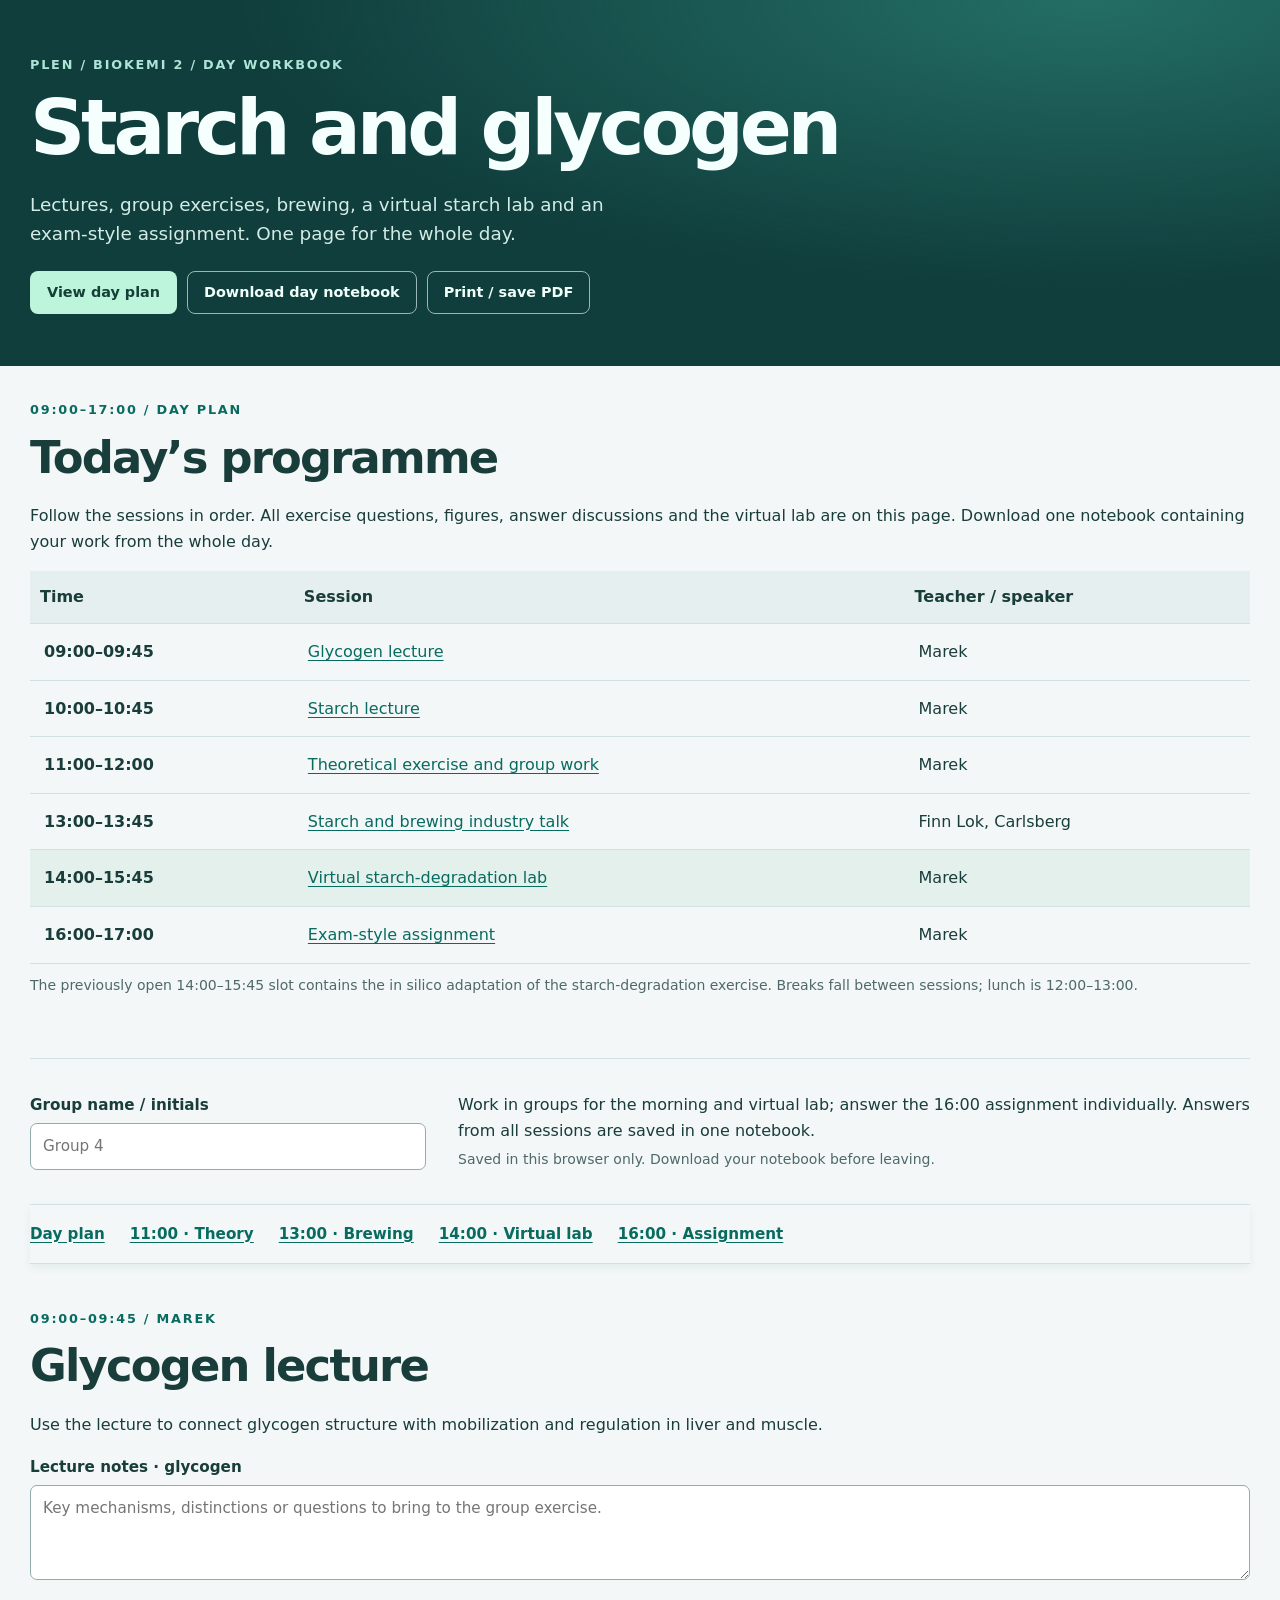
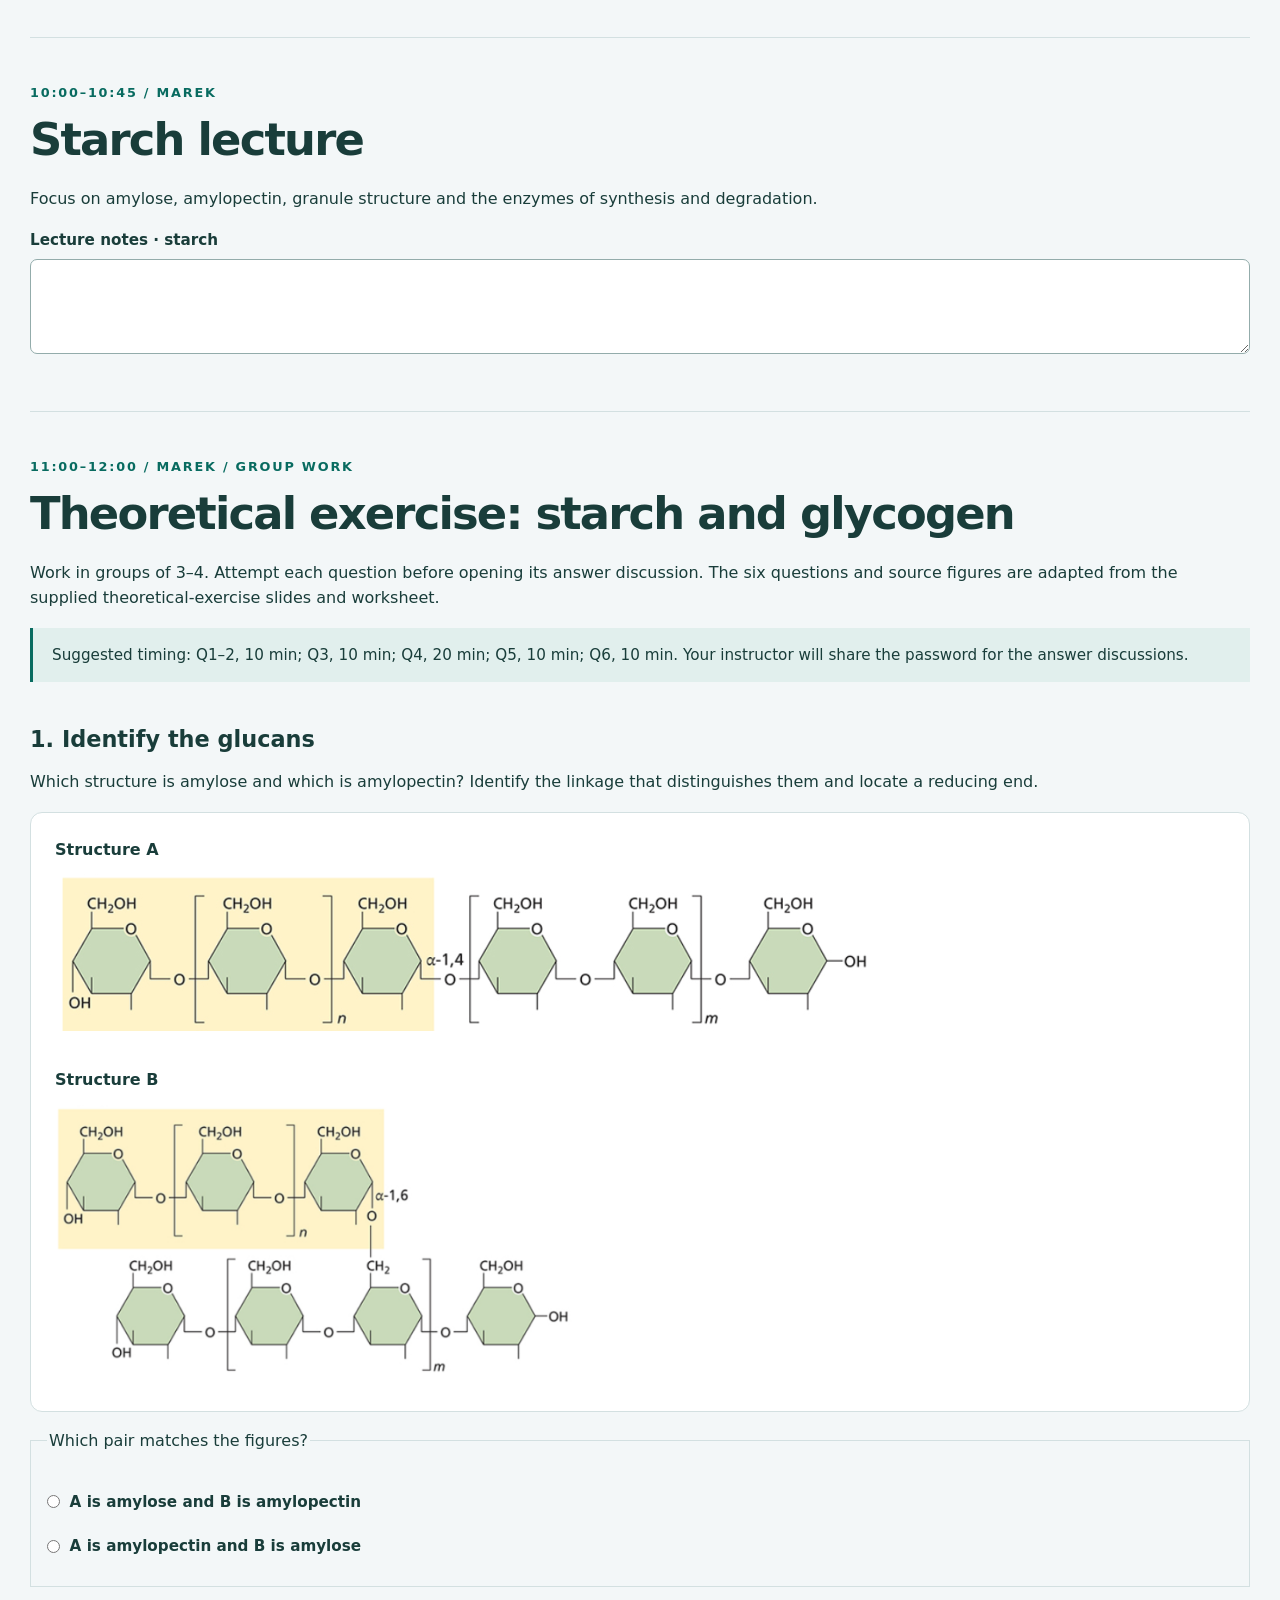
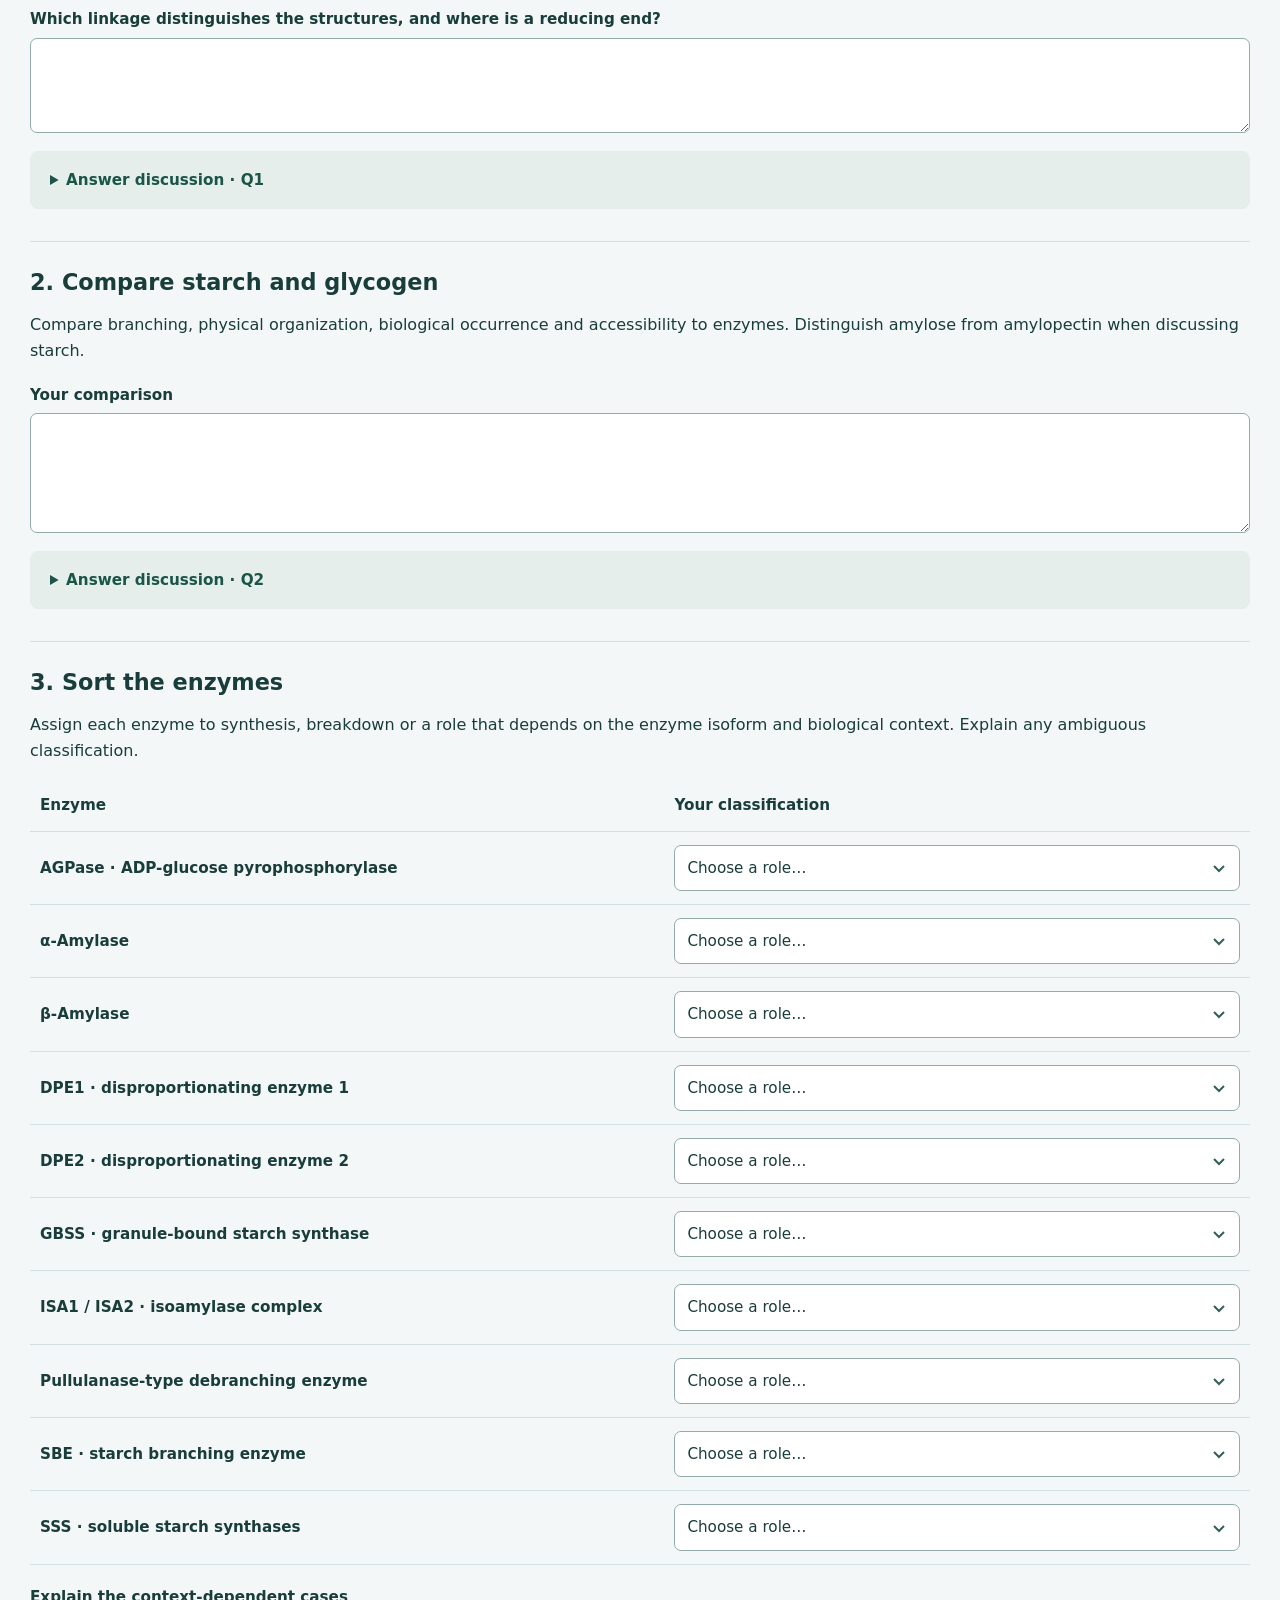
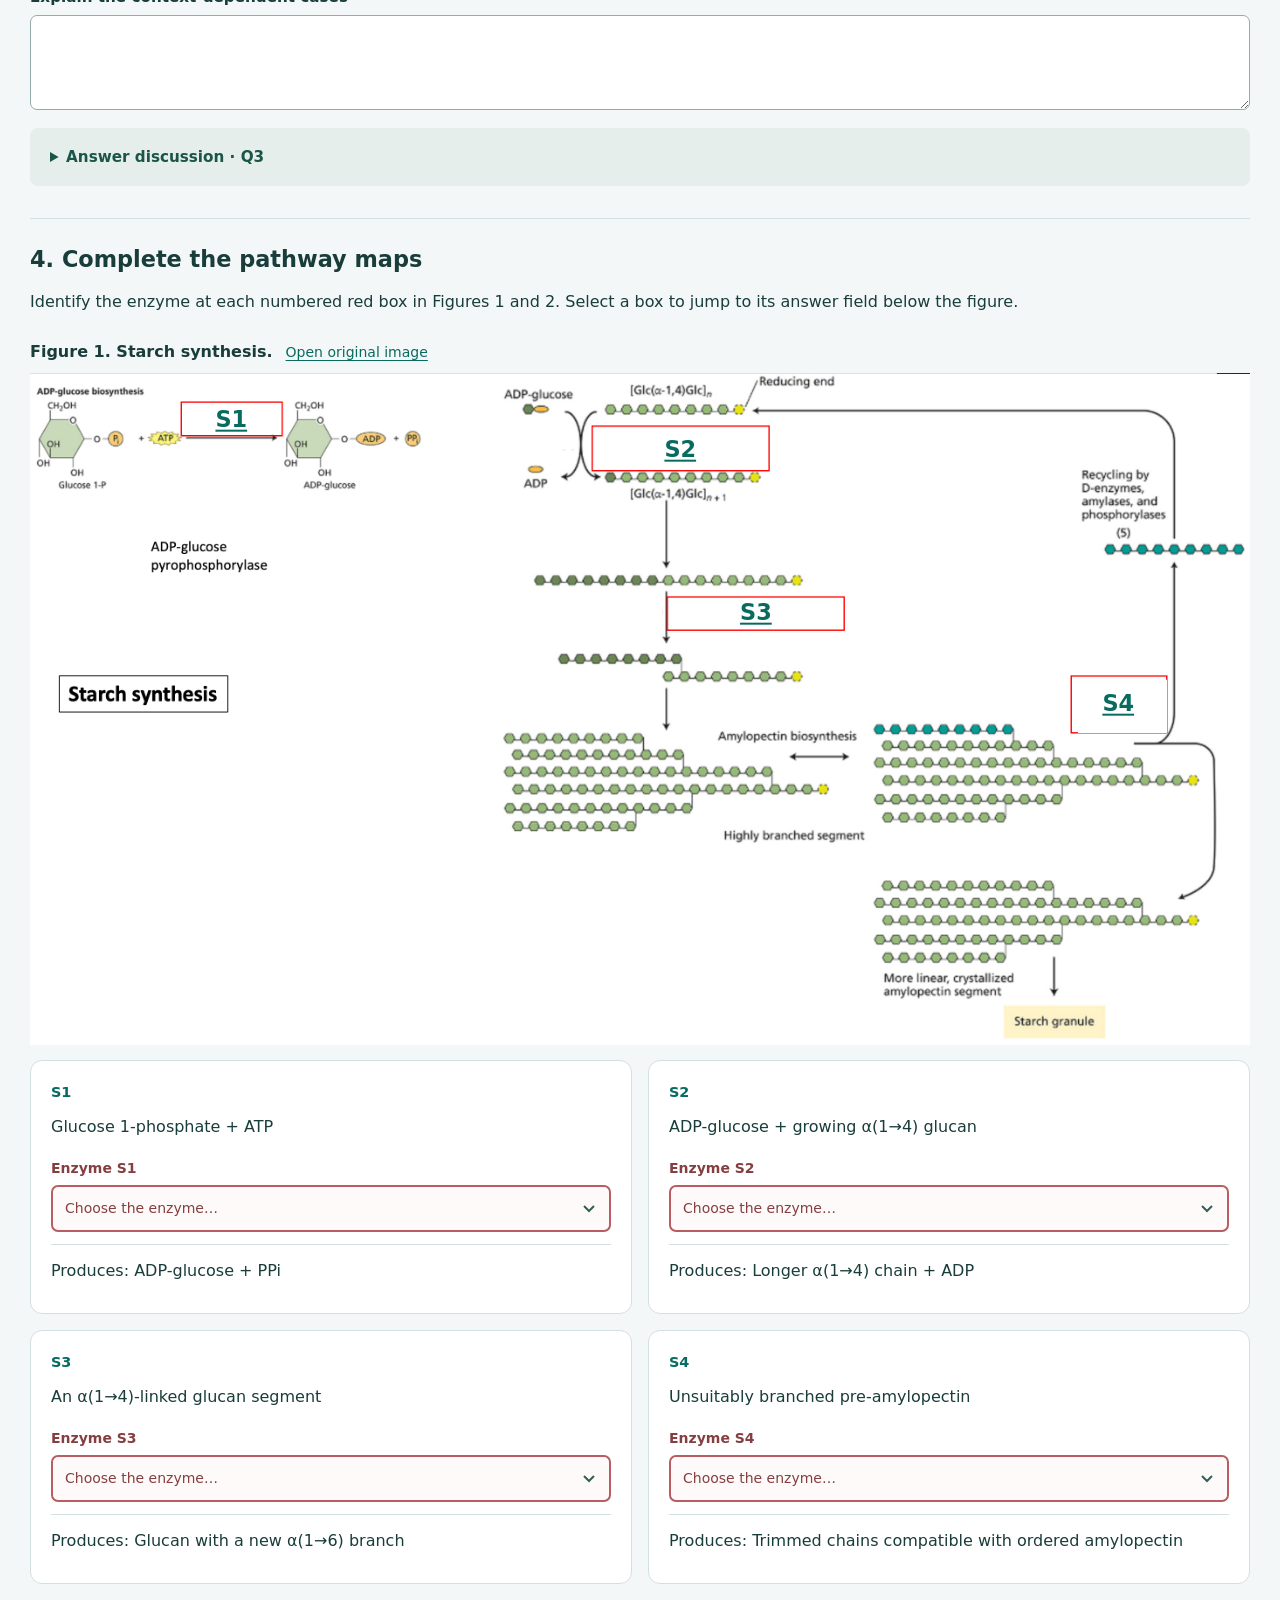
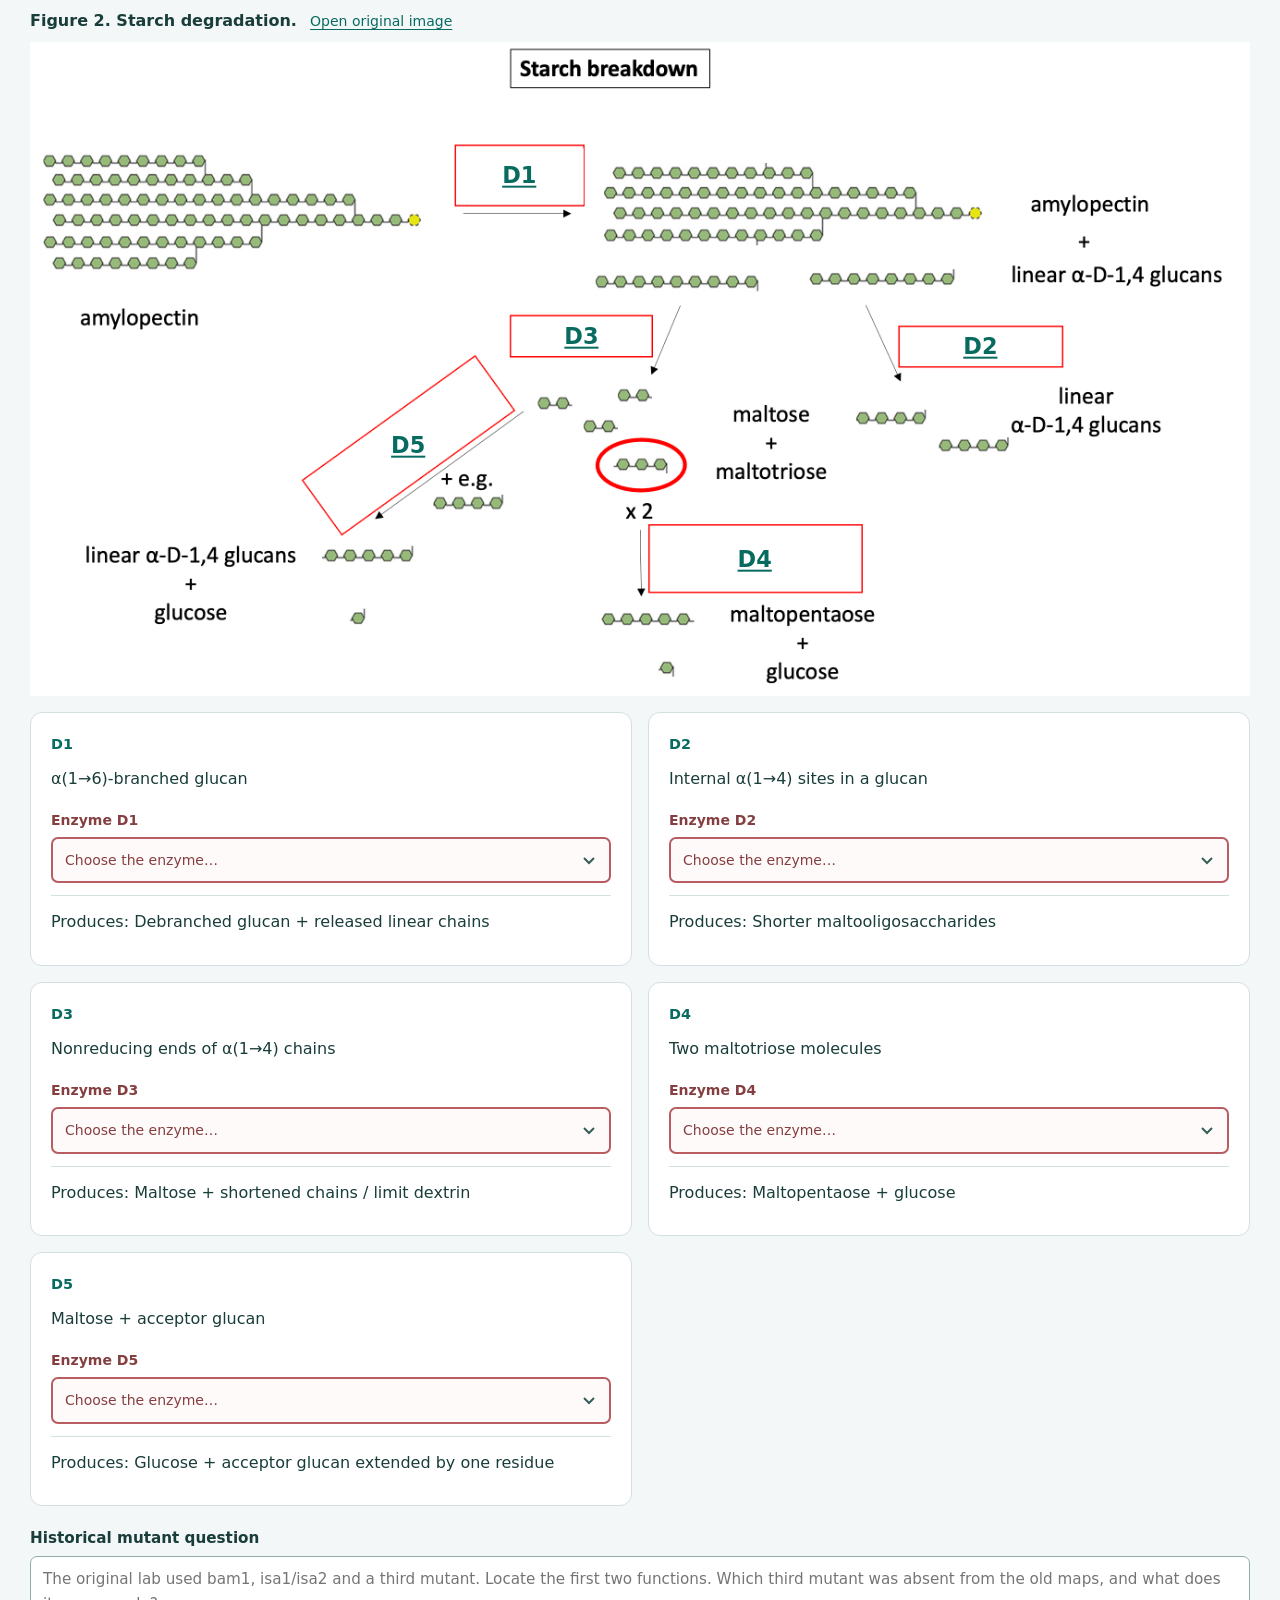
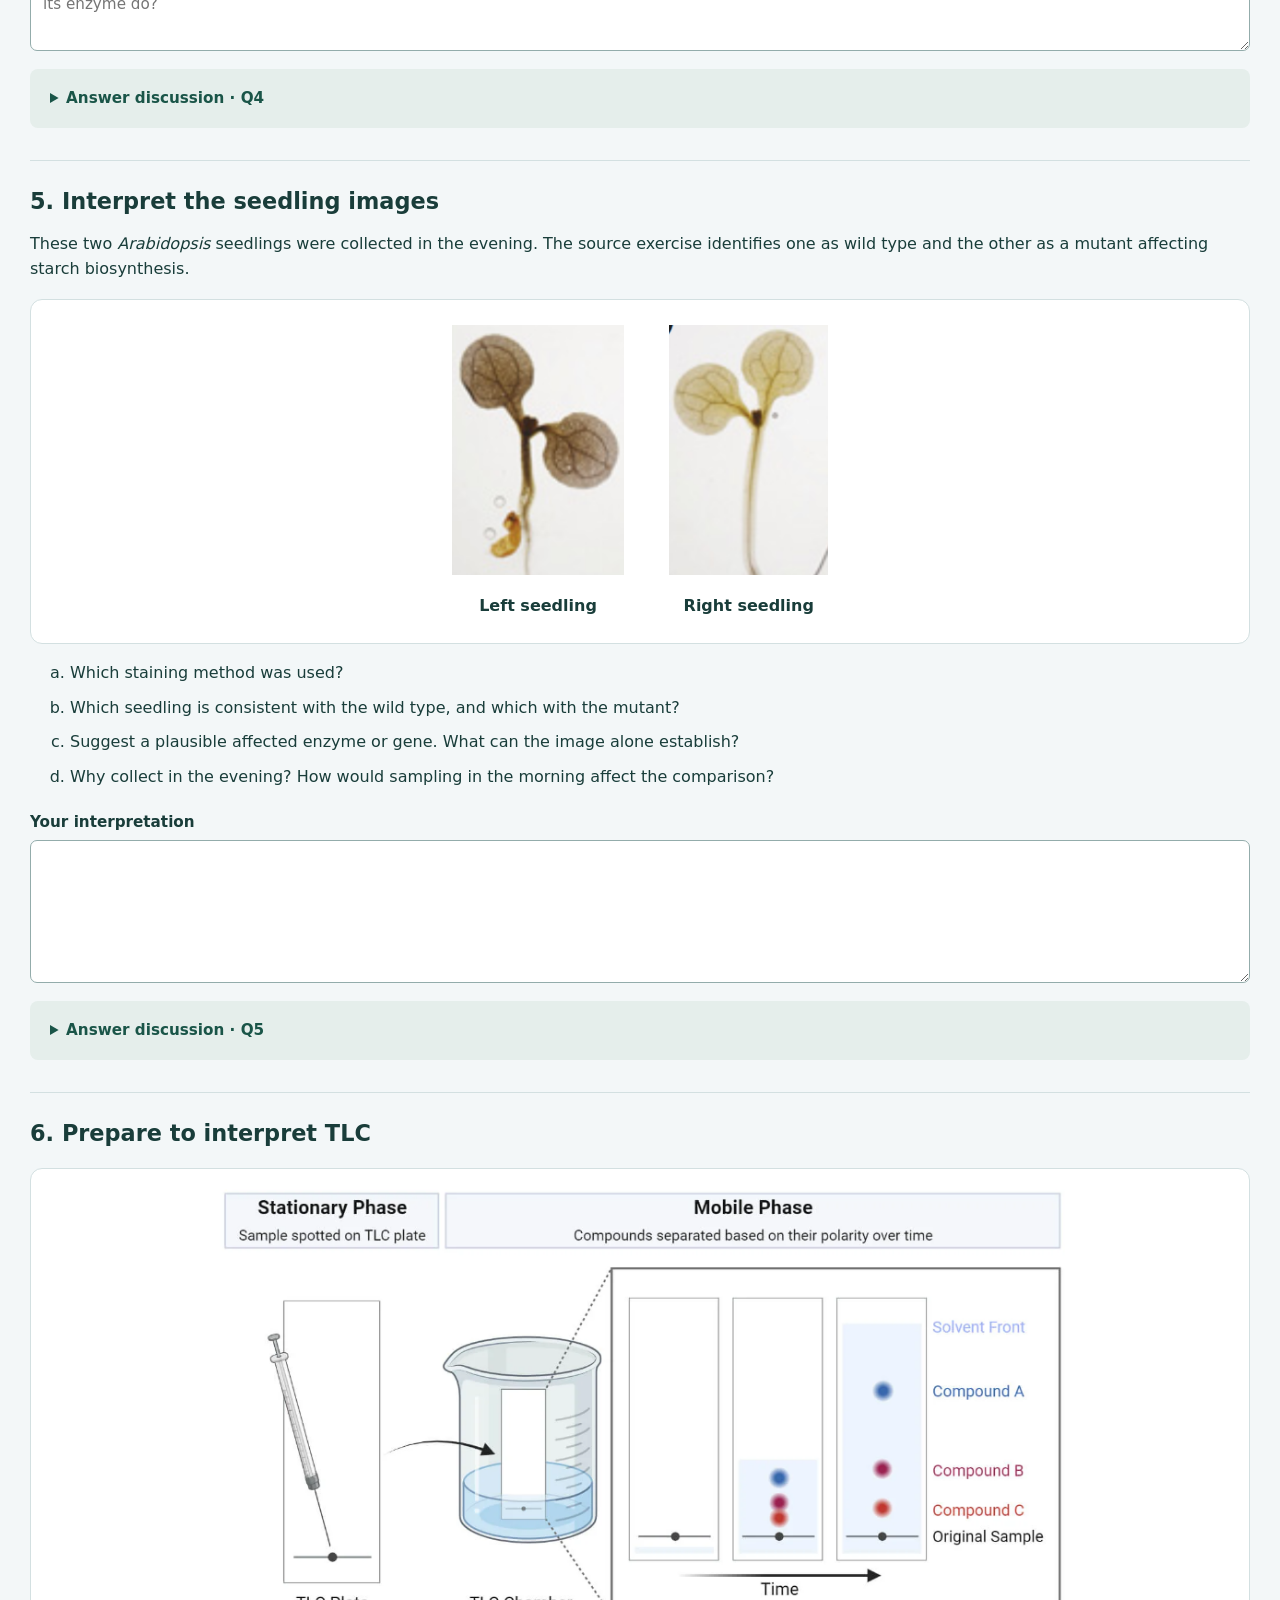
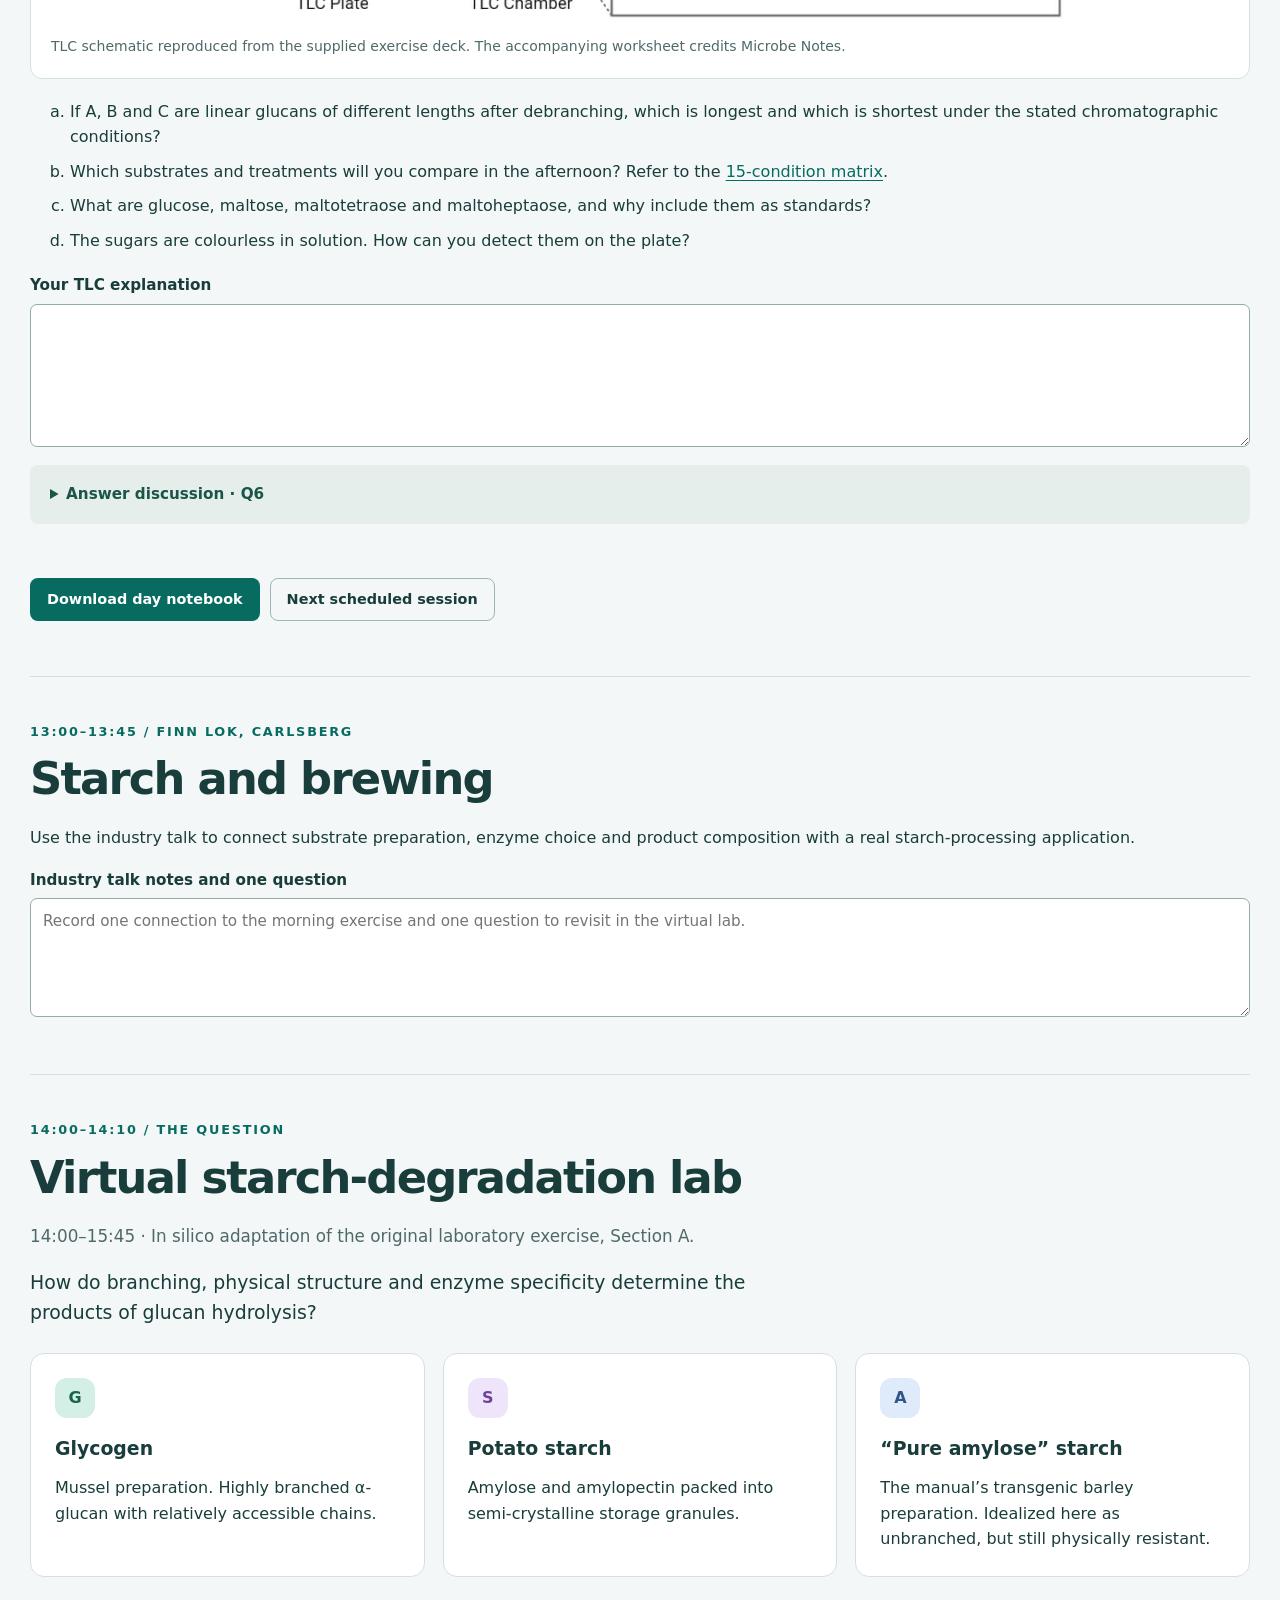
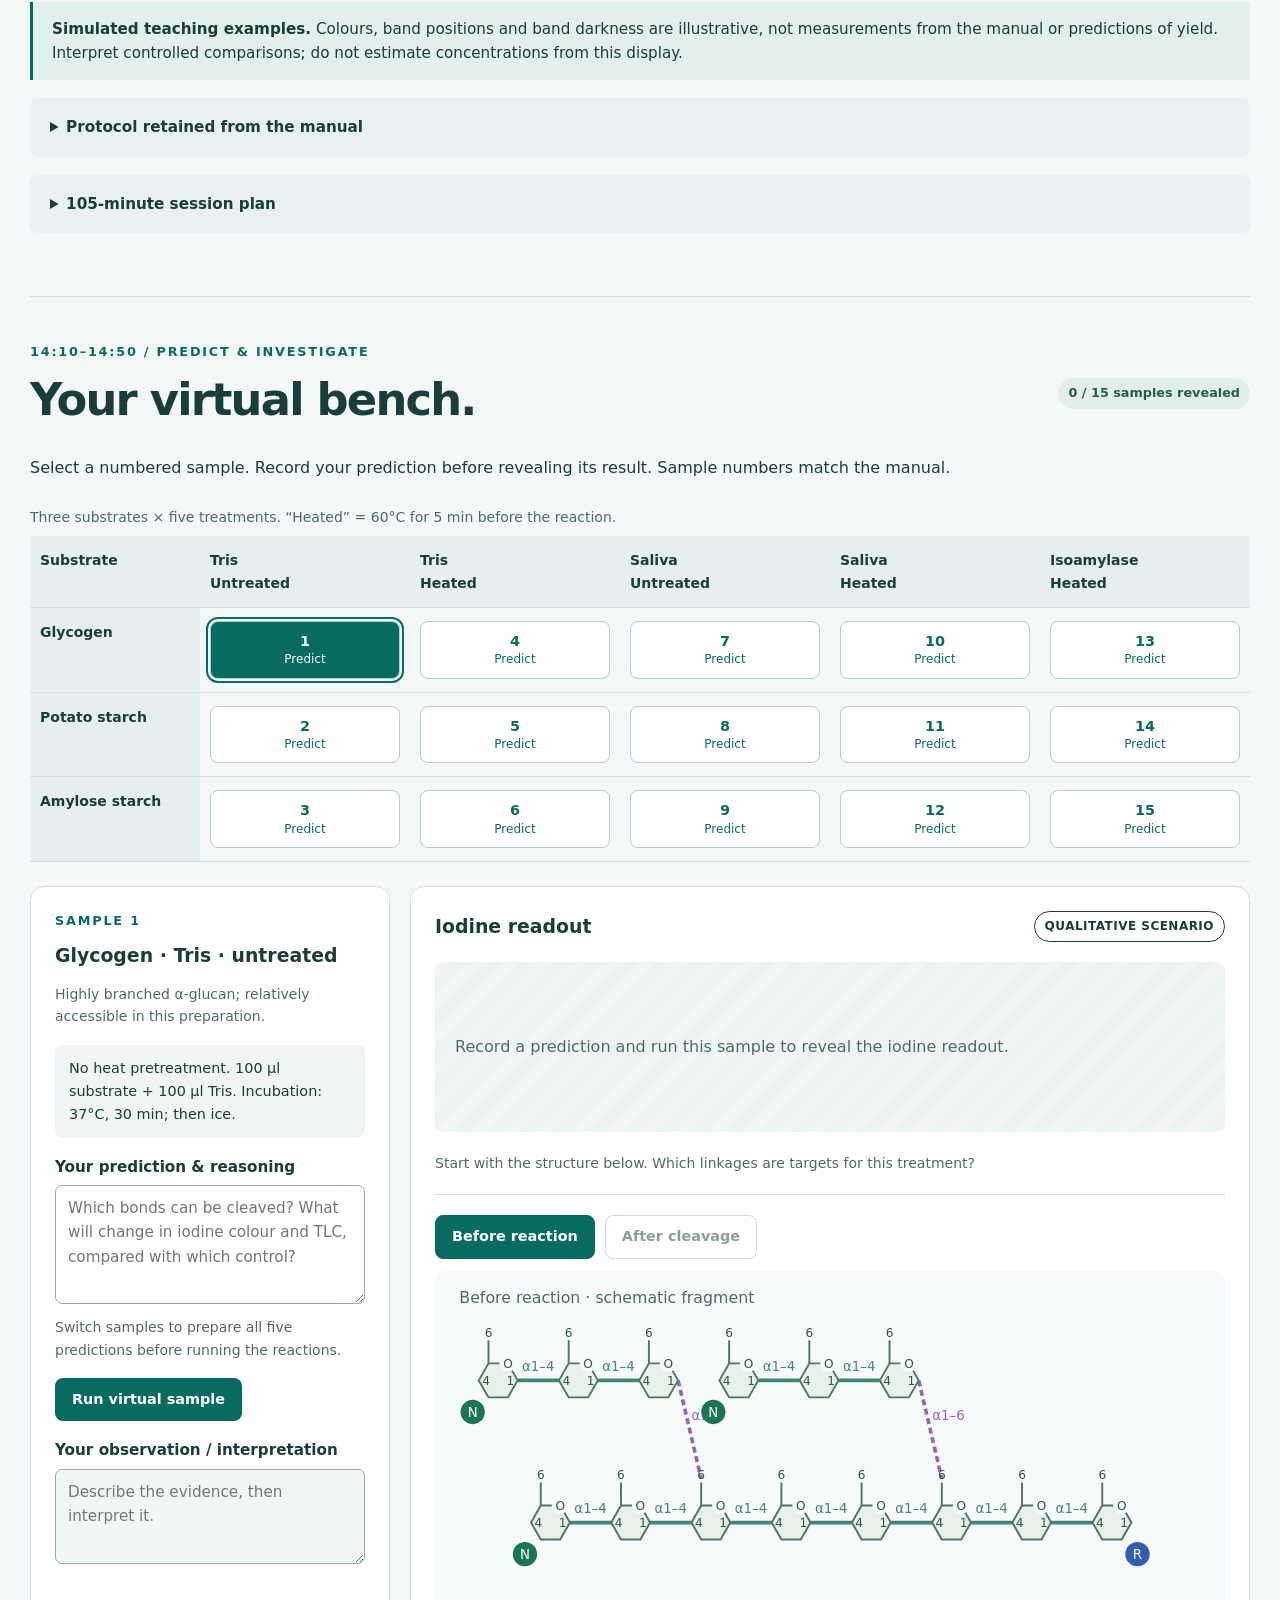
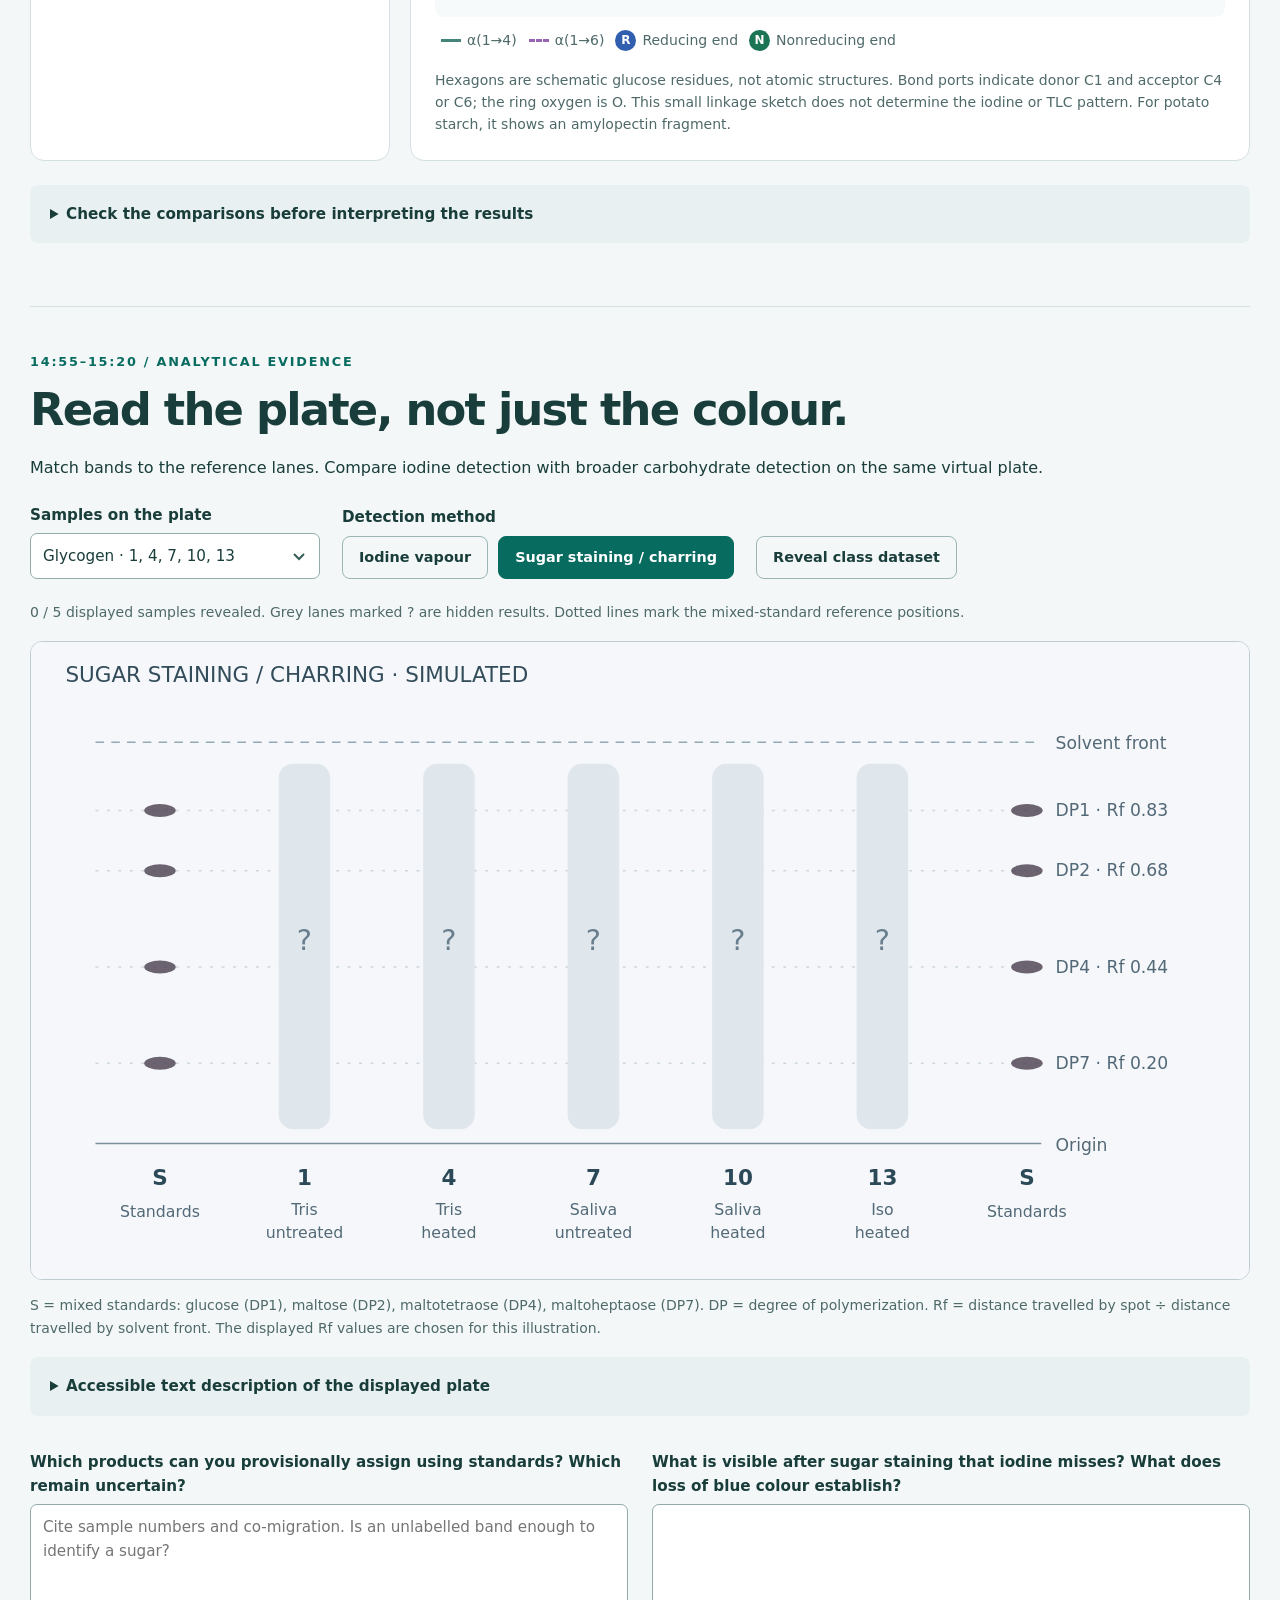
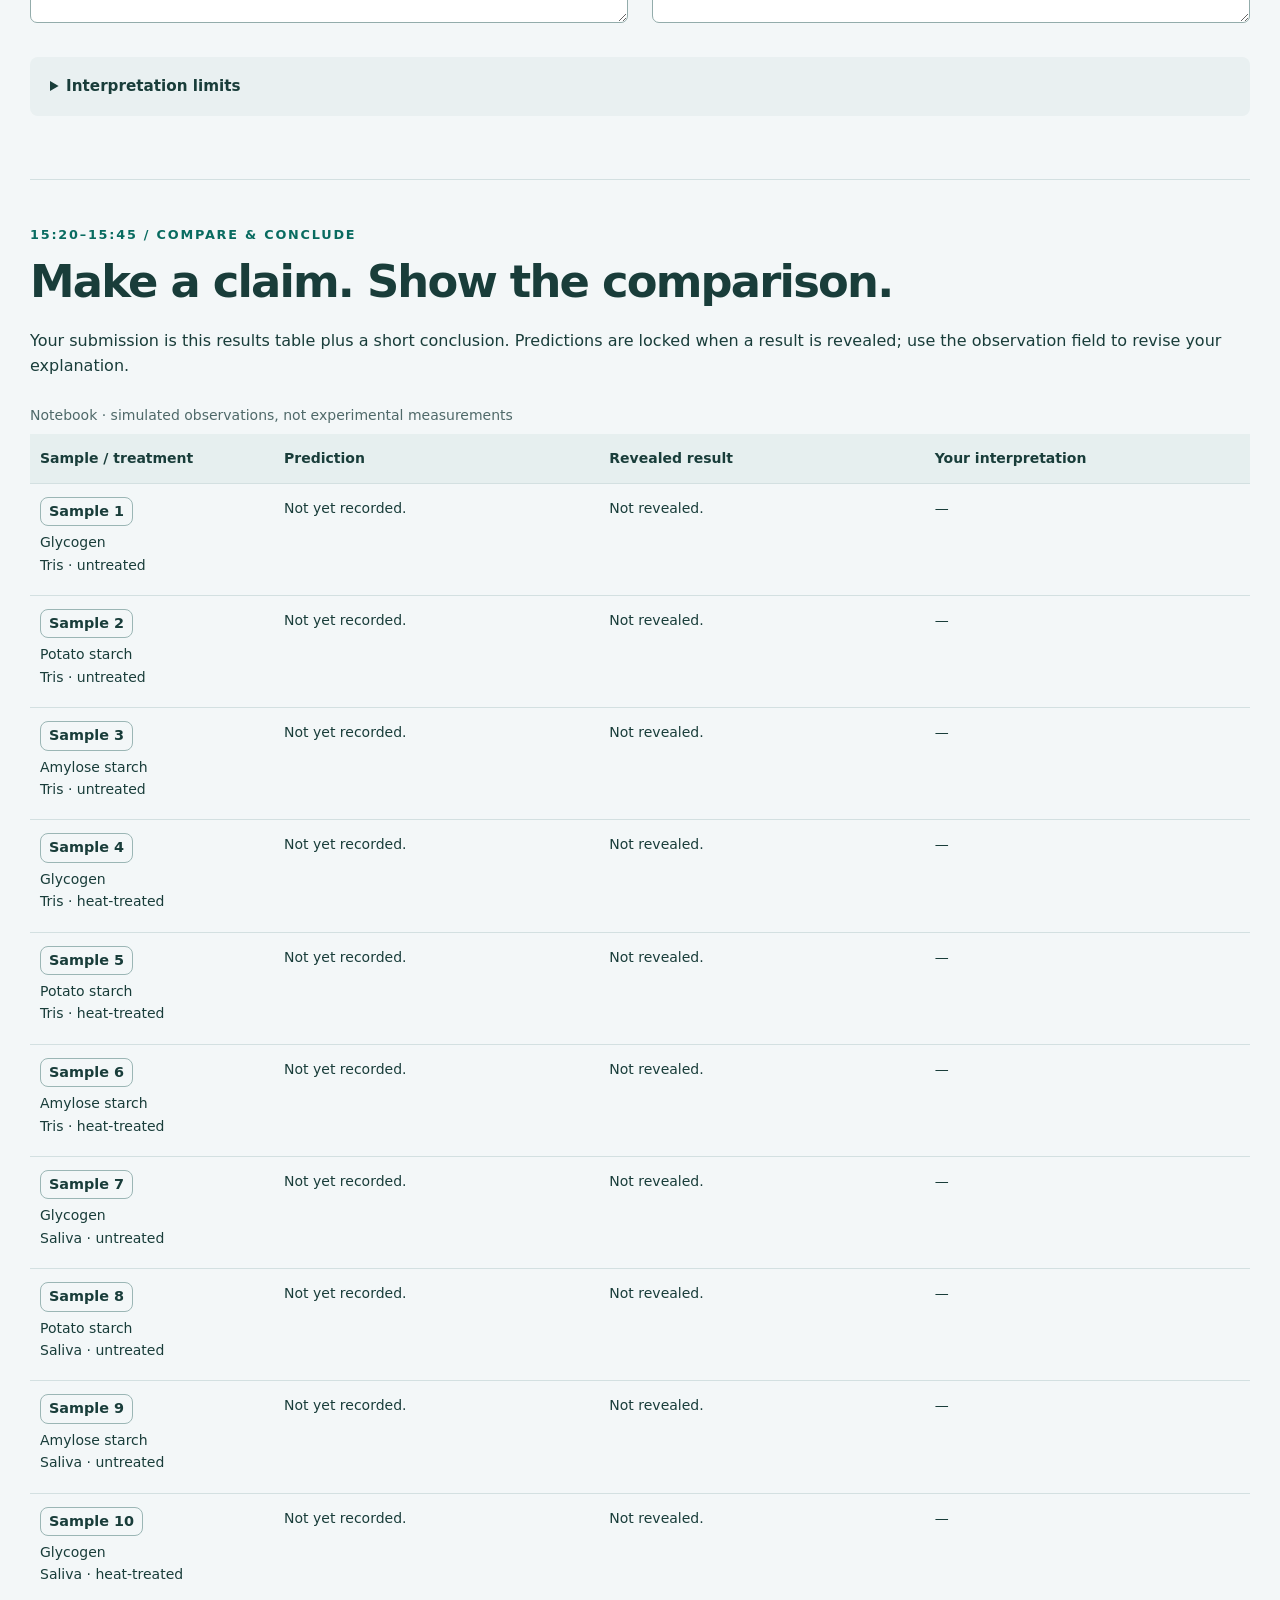
==== commit 9d02a84b: "Use radio choices for glucan identification and encrypt workbook answer keys" ====
--- a/index.html
+++ b/index.html
@@ -6,7 +6,7 @@
   <title>Biokemi 2 · Starch and glycogen day workbook</title>
   <link rel="stylesheet" href="workshop.css">
   <script src="workshop-model.js" defer></script><script src="workshop.js" defer></script>
-</head>
+<script defer src="answer-data.js"></script><script defer src="answer-lock.js"></script></head>
 <body>
 <header class="hero"><div class="wrap"><p class="eyebrow">PLEN / Biokemi 2 / Day workbook</p><h1>Starch and glycogen</h1><p class="intro">Lectures, group exercises, brewing, a virtual starch lab and an exam-style assignment. One page for the whole day.</p><div class="toolbar"><a class="button" href="#day-plan">View day plan</a><button id="export" class="secondary">Download day notebook</button><button id="print" class="secondary">Print / save PDF</button></div></div></header>
 <main class="wrap">
@@ -27,7 +27,7 @@
 
 <div class="setup"><label for="group">Group name / initials<input id="group" data-save="group" placeholder="Group 4"></label><div><p>Work in groups for the morning and virtual lab; answer the 16:00 assignment individually. Answers from all sessions are saved in one notebook.</p><p id="save-status" class="small" role="status">Download your notebook before leaving.</p></div></div>
 <nav class="day-nav" aria-label="Day workbook sections"><a href="#day-plan">Day plan</a><a href="#theory">11:00 · Theory</a><a href="#industry">13:00 · Brewing</a><a href="#brief">14:00 · Virtual lab</a><a href="#exam">16:00 · Assignment</a></nav>
-<noscript><p class="notice">Enable JavaScript to run the virtual lab. The schedule, questions, figures and answer discussions remain readable; answer saving and the virtual lab require JavaScript.</p></noscript>
+<noscript><p class="notice">Enable JavaScript to run the virtual lab. Enable JavaScript to save responses and unlock the answer discussions.</p></noscript>
 
 <section id="glycogen-lecture" class="exercise lecture-session"><p class="eyebrow">09:00–09:45 / Marek</p><h2>Glycogen lecture</h2><p>Use the lecture to connect glycogen structure with mobilization and regulation in liver and muscle.</p><label>Lecture notes · glycogen<textarea data-save="lecture-glycogen" data-section="lectures" data-prompt="Glycogen lecture notes" rows="3" placeholder="Key mechanisms, distinctions or questions to bring to the group exercise."></textarea></label></section>
 <section id="starch-lecture" class="exercise lecture-session"><p class="eyebrow">10:00–10:45 / Marek</p><h2>Starch lecture</h2><p>Focus on amylose, amylopectin, granule structure and the enzymes of synthesis and degradation.</p><label>Lecture notes · starch<textarea data-save="lecture-starch" data-section="lectures" data-prompt="Starch lecture notes" rows="3"></textarea></label></section>
@@ -35,23 +35,28 @@
 <section id="theory" class="exercise day-session">
 <p class="eyebrow">11:00–12:00 / Marek / Group work</p><h2>Theoretical exercise: starch and glycogen</h2>
 <p>Work in groups of 3–4. Attempt each question before opening its answer discussion. The six questions and source figures are adapted from the supplied theoretical-exercise slides and worksheet.</p>
-<p class="notice">Suggested timing: Q1–2, 10 min; Q3, 10 min; Q4, 20 min; Q5, 10 min; Q6, 10 min. Answer discussions are available for self-checking, so this page is not a secure assessment platform.</p>
+<p class="notice">Suggested timing: Q1–2, 10 min; Q3, 10 min; Q4, 20 min; Q5, 10 min; Q6, 10 min. Your instructor will share the password for the answer discussions.</p>
 
 <article class="question" id="theory-q1"><h3>1. Identify the glucans</h3><p>Which structure is amylose and which is amylopectin? Identify the linkage that distinguishes them and locate a reducing end.</p>
 <div class="structure-pair"><figure><figcaption><strong>Structure A</strong></figcaption><img src="assets/structure-a.png" alt="Structure A: glucose rings linked in an unbranched chain through α1,4 bonds, with a free anomeric hydroxyl at the right-hand end." width="832" height="157"></figure><figure><figcaption><strong>Structure B</strong></figcaption><img src="assets/structure-b.png" alt="Structure B: an α1,4-linked backbone bearing a side chain attached through an α1,6 linkage." width="594" height="308"></figure></div>
-<label>Your answer<textarea data-save="theory-1" data-section="theory" data-prompt="Q1. Identify structures A and B, their linkages and a reducing end" rows="3"></textarea></label>
-<details class="answer"><summary>Answer discussion · Q1</summary><p><strong>A is amylose; B is amylopectin.</strong> Both contain α(1→4) chains. B also shows an α(1→6) branch. The free anomeric C1 at the right-hand end is reducing; the outer chain tips are nonreducing ends. Amylose is predominantly linear, although real preparations can have sparse branches.</p></details></article>
+<fieldset data-save="glucan-pair" data-section="theory" data-prompt="Q1. Identification of structures A and B">
+<legend>Which pair matches the figures?</legend>
+<label><input type="radio" name="glucan-pair" value="A: amylose, B: amylopectin"> A is amylose and B is amylopectin</label>
+<label><input type="radio" name="glucan-pair" value="A: amylopectin, B: amylose"> A is amylopectin and B is amylose</label>
+</fieldset>
+<label>Which linkage distinguishes the structures, and where is a reducing end?<textarea data-save="theory-1" data-section="theory" data-prompt="Q1. Identify structures A and B, their linkages and a reducing end" rows="3"></textarea></label>
+<details class="answer"><summary>Answer discussion · Q1</summary><div data-answer-key="q1">Unlock answers with JavaScript enabled.</div></details></article>
 
 <article class="question" id="theory-q2"><h3>2. Compare starch and glycogen</h3><p>Compare branching, physical organization, biological occurrence and accessibility to enzymes. Distinguish amylose from amylopectin when discussing starch.</p>
 <label>Your comparison<textarea data-save="theory-2" data-section="theory" data-prompt="Q2. Differences between starch and glycogen" rows="4"></textarea></label>
-<details class="answer"><summary>Answer discussion · Q2</summary><p>Glycogen generally branches more frequently than amylopectin. Starch contains amylopectin and usually amylose, which is much less branched. Starch forms semi-crystalline granules; glycogen lacks this starch-like crystalline organization and is generally more accessible in the preparations considered here.</p><p>Starch is the principal storage glucan in plants. Glycogen occurs in animals, including liver and muscle, and in fungi and many bacteria and archaea. Linkage chemistry alone does not determine digestibility: physical organization and pretreatment also matter.</p></details></article>
+<details class="answer"><summary>Answer discussion · Q2</summary><div data-answer-key="q2">Unlock answers with JavaScript enabled.</div></details></article>
 
 <article class="question" id="theory-q3"><h3>3. Sort the enzymes</h3><p>Assign each enzyme to synthesis, breakdown or a role that depends on the enzyme isoform and biological context. Explain any ambiguous classification.</p>
 <div class="table-scroll"><table class="enzyme-table"><thead><tr><th scope="col">Enzyme</th><th scope="col">Your classification</th></tr></thead><tbody>
 <tr><th scope="row">AGPase · ADP-glucose pyrophosphorylase</th><td><select aria-label="Classify AGPase · ADP-glucose pyrophosphorylase" data-save="theory-3-agpase" data-section="theory" data-prompt="Q3. AGPase · ADP-glucose pyrophosphorylase"><option value="">Choose a role…</option><option>Synthesis</option><option>Breakdown / product metabolism</option><option>Context dependent</option></select></td></tr><tr><th scope="row">α-Amylase</th><td><select aria-label="Classify α-Amylase" data-save="theory-3-alpha" data-section="theory" data-prompt="Q3. α-Amylase"><option value="">Choose a role…</option><option>Synthesis</option><option>Breakdown / product metabolism</option><option>Context dependent</option></select></td></tr><tr><th scope="row">β-Amylase</th><td><select aria-label="Classify β-Amylase" data-save="theory-3-beta" data-section="theory" data-prompt="Q3. β-Amylase"><option value="">Choose a role…</option><option>Synthesis</option><option>Breakdown / product metabolism</option><option>Context dependent</option></select></td></tr><tr><th scope="row">DPE1 · disproportionating enzyme 1</th><td><select aria-label="Classify DPE1 · disproportionating enzyme 1" data-save="theory-3-dpe1" data-section="theory" data-prompt="Q3. DPE1 · disproportionating enzyme 1"><option value="">Choose a role…</option><option>Synthesis</option><option>Breakdown / product metabolism</option><option>Context dependent</option></select></td></tr><tr><th scope="row">DPE2 · disproportionating enzyme 2</th><td><select aria-label="Classify DPE2 · disproportionating enzyme 2" data-save="theory-3-dpe2" data-section="theory" data-prompt="Q3. DPE2 · disproportionating enzyme 2"><option value="">Choose a role…</option><option>Synthesis</option><option>Breakdown / product metabolism</option><option>Context dependent</option></select></td></tr><tr><th scope="row">GBSS · granule-bound starch synthase</th><td><select aria-label="Classify GBSS · granule-bound starch synthase" data-save="theory-3-gbss" data-section="theory" data-prompt="Q3. GBSS · granule-bound starch synthase"><option value="">Choose a role…</option><option>Synthesis</option><option>Breakdown / product metabolism</option><option>Context dependent</option></select></td></tr><tr><th scope="row">ISA1 / ISA2 · isoamylase complex</th><td><select aria-label="Classify ISA1 / ISA2 · isoamylase complex" data-save="theory-3-isa" data-section="theory" data-prompt="Q3. ISA1 / ISA2 · isoamylase complex"><option value="">Choose a role…</option><option>Synthesis</option><option>Breakdown / product metabolism</option><option>Context dependent</option></select></td></tr><tr><th scope="row">Pullulanase-type debranching enzyme</th><td><select aria-label="Classify Pullulanase-type debranching enzyme" data-save="theory-3-pul" data-section="theory" data-prompt="Q3. Pullulanase-type debranching enzyme"><option value="">Choose a role…</option><option>Synthesis</option><option>Breakdown / product metabolism</option><option>Context dependent</option></select></td></tr><tr><th scope="row">SBE · starch branching enzyme</th><td><select aria-label="Classify SBE · starch branching enzyme" data-save="theory-3-sbe" data-section="theory" data-prompt="Q3. SBE · starch branching enzyme"><option value="">Choose a role…</option><option>Synthesis</option><option>Breakdown / product metabolism</option><option>Context dependent</option></select></td></tr><tr><th scope="row">SSS · soluble starch synthases</th><td><select aria-label="Classify SSS · soluble starch synthases" data-save="theory-3-sss" data-section="theory" data-prompt="Q3. SSS · soluble starch synthases"><option value="">Choose a role…</option><option>Synthesis</option><option>Breakdown / product metabolism</option><option>Context dependent</option></select></td></tr>
 </tbody></table></div>
 <label>Explain the context-dependent cases<textarea data-save="theory-3-reason" data-section="theory" data-prompt="Q3. Reasoning about enzyme classification and isoforms" rows="3"></textarea></label>
-<details class="answer"><summary>Answer discussion · Q3</summary><table><thead><tr><th>Role</th><th>Enzymes and reasoning</th></tr></thead><tbody><tr><td>Synthesis</td><td>AGPase makes ADP-glucose. GBSS contributes amylose synthesis; soluble starch synthases (SSS) elongate amylopectin chains. SBE introduces α(1→6) branches.</td></tr><tr><td>Breakdown / product metabolism</td><td>α-Amylase, β-amylase, DPE1 and DPE2. The DPEs transfer glucan segments or glucosyl units rather than simply hydrolysing every bond.</td></tr><tr><td>Debranching depends on context</td><td>The ISA1/ISA2 complex supports normal amylopectin synthesis by removing unsuitable branches. ISA3 and limit-dextrinase/pullulanase-type activity contribute to leaf starch breakdown. Debranching chemistry therefore participates in both pathways, but the isoforms are not interchangeable.</td></tr></tbody></table><p class="small">Clarification of the older key: it grouped ISA1/ISA2 under “both pathways”. Here we distinguish the biosynthetic ISA1/ISA2 complex from catabolic ISA3 and limit-dextrinase. <a href="https://pmc.ncbi.nlm.nih.gov/articles/PMC3516724/">Streb et al., 2012</a>.</p></details></article>
+<details class="answer"><summary>Answer discussion · Q3</summary><div data-answer-key="q3">Unlock answers with JavaScript enabled.</div></details></article>
 
 <article class="question" id="theory-q4"><h3>4. Complete the pathway maps</h3><p>Identify the enzyme at each numbered red box in Figures 1 and 2. Select a box to jump to its answer field below the figure.</p>
 <figure class="pathway-figure" id="figure-starch-synthesis">
@@ -163,18 +168,18 @@
   <option value="DPE2">Disproportionating enzyme 2 (DPE2)</option></select></label><p class="reaction-product">Produces: Glucose + acceptor glucan extended by one residue</p></div>
 </div>
 <label>Historical mutant question<textarea data-save="theory-4-mutants" data-section="theory" data-prompt="Q4. Map bam1 and isa1/isa2; identify the third historical mutant and its function" rows="3" placeholder="The original lab used bam1, isa1/isa2 and a third mutant. Locate the first two functions. Which third mutant was absent from the old maps, and what does its enzyme do?"></textarea></label>
-<details class="answer"><summary>Answer discussion · Q4</summary><p><strong>S1:</strong> AGPase. <strong>S2:</strong> starch synthases, including GBSS for amylose and SSS for amylopectin chains. <strong>S3:</strong> SBE. <strong>S4:</strong> ISA1/ISA2-mediated trimming in amylopectin biosynthesis; other debranching activities can contribute depending on context.</p><p><strong>D1:</strong> isoamylase / pullulanase-type debranching. <strong>D2:</strong> α-amylase. <strong>D3:</strong> β-amylase. <strong>D4:</strong> DPE1, which can redistribute two maltotriose molecules into maltopentaose and glucose. <strong>D5:</strong> DPE2, which transfers a glucosyl unit from maltose to an acceptor glucan and releases glucose.</p><p><strong>bam1</strong> affects β-amylase. <strong>isa1/isa2</strong> affects biosynthetic glucan trimming. The missing historical mutant is <strong>sex4</strong>: SEX4 is a glucan phosphatase involved in starch degradation. The original map’s placement of isa1/2 beside a generic degradative debranching reaction should not be read as assigning the same physiological role to all isoamylases.</p><p class="small">The mutants are a theory question from the earlier laboratory course. No plant-mutant wet lab is part of today’s virtual exercise.</p></details></article>
+<details class="answer"><summary>Answer discussion · Q4</summary><div data-answer-key="q4">Unlock answers with JavaScript enabled.</div></details></article>
 
 <article class="question" id="theory-q5"><h3>5. Interpret the seedling images</h3><p>These two <em>Arabidopsis</em> seedlings were collected in the evening. The source exercise identifies one as wild type and the other as a mutant affecting starch biosynthesis.</p>
 <div class="seedling-pair"><figure><img src="assets/seedling-left.png" alt="Left seedling with strongly stained cotyledons." width="256" height="371"><figcaption>Left seedling</figcaption></figure><figure><img src="assets/seedling-right.png" alt="Right seedling with much paler cotyledons." width="243" height="382"><figcaption>Right seedling</figcaption></figure></div>
 <ol type="a"><li>Which staining method was used?</li><li>Which seedling is consistent with the wild type, and which with the mutant?</li><li>Suggest a plausible affected enzyme or gene. What can the image alone establish?</li><li>Why collect in the evening? How would sampling in the morning affect the comparison?</li></ol>
 <label>Your interpretation<textarea data-save="theory-5" data-section="theory" data-prompt="Q5. Seedling staining, genotype hypotheses and evening versus morning sampling" rows="5"></textarea></label>
-<details class="answer"><summary>Answer discussion · Q5</summary><p>The method is <strong>iodine / Lugol staining</strong>. In the intended comparison, the strongly stained left seedling is wild type and the pale right seedling is the mutant. A defect in plastidial phosphoglucomutase (<em>pgm</em>) or ADP-glucose production is a plausible explanation for very low starch. The image does not identify a genotype or quantify starch independently of its composition.</p><p>Leaf transitory starch normally accumulates during the light period and is mobilized at night. Evening sampling makes a starch-deficient phenotype easier to distinguish from wild type; by morning, wild-type starch is normally much lower.</p><p><strong>Clarification:</strong> loss of GBSS primarily removes amylose, not all starch. It can change iodine colour while amylopectin remains. A pale image therefore should not be used to equate a GBSS mutant with a starchless mutant. <a href="https://pmc.ncbi.nlm.nih.gov/articles/PMC6997676/">Seung et al., 2020</a>.</p></details></article>
+<details class="answer"><summary>Answer discussion · Q5</summary><div data-answer-key="q5">Unlock answers with JavaScript enabled.</div></details></article>
 
 <article class="question" id="theory-q6"><h3>6. Prepare to interpret TLC</h3><figure class="tlc-principle"><img src="assets/tlc-principle.png" alt="TLC schematic: material starts at the origin. After development, compound A travels furthest, B an intermediate distance and C the shortest distance. The solvent front is above all three." loading="lazy"><figcaption>TLC schematic reproduced from the supplied exercise deck. The accompanying worksheet credits Microbe Notes.</figcaption></figure>
 <ol type="a"><li>If A, B and C are linear glucans of different lengths after debranching, which is longest and which is shortest under the stated chromatographic conditions?</li><li>Which substrates and treatments will you compare in the afternoon? Refer to the <a href="#matrix">15-condition matrix</a>.</li><li>What are glucose, maltose, maltotetraose and maltoheptaose, and why include them as standards?</li><li>The sugars are colourless in solution. How can you detect them on the plate?</li></ol>
 <label>Your TLC explanation<textarea data-save="theory-6" data-section="theory" data-prompt="Q6. TLC migration, afternoon samples, standards and detection" rows="5"></textarea></label>
-<details class="answer"><summary>Answer discussion · Q6</summary><p>For the simplified comparison of related linear glucans under these conditions, <strong>C is longest and A shortest</strong>. Migration depends on interactions with both phases; it is not a universal molecular-size rule.</p><p>The afternoon compares glycogen, potato starch and amylose-rich starch in the five treatments shown in the matrix. The standards have DP1, DP2, DP4 and DP7. Glucose is a monosaccharide; the others are α(1→4)-linked maltooligosaccharides. Co-migration supports provisional product assignments. Quantification would require calibration and appropriate detection.</p><p>Iodine detects suitable longer glucan chains. The manual then uses sulfuric-acid/methanol treatment and heating to visualize carbohydrates more broadly, including small sugars. Heating alone is not the full detection protocol. Short products may be present even when iodine colour is weak.</p></details></article>
+<details class="answer"><summary>Answer discussion · Q6</summary><div data-answer-key="q6">Unlock answers with JavaScript enabled.</div></details></article>
 <div class="toolbar"><button data-action="export">Download day notebook</button><a class="button secondary" href="#industry">Next scheduled session</a></div>
 </section>
 
@@ -223,18 +228,11 @@
 <article class="question" id="exam-q2"><h3>2. Substitute glycogen</h3><p>If glycogen is used as the substrate, would you expect the percentage to be higher or lower than for these starches? Explain your expectation.</p><label>Your answer<textarea data-save="exam-2" data-section="exam" data-prompt="Exam Q2. Predict the β-amylolytic limit for glycogen" rows="4"></textarea></label></article>
 <article class="question" id="exam-q3"><h3>3. Follow amylose</h3><p>What happens to amylose when β-amylase is added? Describe where the enzyme acts and its main product.</p><label>Your answer<textarea data-save="exam-3" data-section="exam" data-prompt="Exam Q3. β-Amylase action on amylose" rows="4"></textarea></label></article>
 <article class="question" id="exam-q4"><h3>4. Remove the structural barrier</h3><p>Name an enzyme that could be added before β-amylase to improve conversion of the starch to maltose. Explain what bond it cleaves and why this helps.</p><p class="small">The original asks for breakdown “completely to maltose”. Address the intended debranching mechanism, then consider whether that wording guarantees a 100% maltose yield for every chain-length distribution.</p><label>Your answer<textarea data-save="exam-4" data-section="exam" data-prompt="Exam Q4. Debranching pretreatment and the limits of complete conversion to maltose" rows="5"></textarea></label></article>
-<details class="answer exam-answers"><summary>Answer discussion · open after completing all four questions</summary>
-<h3>1. Amylopectin structure</h3><p>β-Amylase removes successive maltose units from nonreducing ends by α(1→4) hydrolysis and is blocked by the branched structure. The lower maize value is consistent with a smaller removable outer-chain fraction and, in the simplified interpretation of the source key, more frequent branching or shorter outer chains. The percentages alone do not uniquely determine branch density or the full chain-length distribution.</p>
-<h3>2. Glycogen</h3><p>The intended expectation is a lower limit because glycogen generally has more frequent branches and shorter outer chains. Give this as a structural expectation under comparable conditions, not a numerical prediction from the two starch values.</p>
-<h3>3. Amylose</h3><p>Predominantly linear amylose can be degraded much more extensively, releasing mainly maltose from its nonreducing end. Sparse branches in real amylose can limit the reaction. The “β” in β-amylase refers to the initial configuration of the released maltose, not to hydrolysis of β-linked starch.</p>
-<h3>4. Debranching</h3><p><strong>Isoamylase or a suitable pullulanase</strong> removes α(1→6) junctions, making the remaining linear chains available to β-amylase. This answers the intended question. It does not, by itself, guarantee that every glucose residue ends up in maltose: terminal short fragments and odd chain lengths require attention, as does the particular enzyme preparation.</p>
-<p class="small">Mechanistic reference: <a href="https://iubmb.qmul.ac.uk/enzyme/EC3/2/1/2.html">IUBMB β-amylase nomenclature</a>. The source key has been qualified where it equates the limit directly with branching or assumes complete maltose conversion.</p>
-<p><a href="materials/exam-original-answers-da.pdf" download>Original Danish suggested answers</a> · Historical wording is preserved in this download; use the clarifications above when discussing it.</p>
-</details>
+<details class="answer exam-answers"><summary>Answer discussion · open after completing all four questions</summary><div data-answer-key="q7">Unlock answers with JavaScript enabled.</div></details>
 <label>After review: one correction to your reasoning<textarea data-save="exam-reflection" data-section="exam" data-prompt="Exam self-review: one correction or remaining uncertainty" rows="3"></textarea></label>
 <div class="toolbar"><button data-action="export">Download day notebook</button><button data-action="print" class="secondary">Print / save PDF</button></div>
 </section>
-<section id="sources" class="exercise"><h2>Sources and adaptations</h2><p>The theoretical questions and figures come from the supplied <cite>theoretical_exercise_slides_for-class_v1_students.pptx</cite>, checked against the answer deck and <cite>theoretical_exercise_v2_with-answers-for-absalon.docx</cite>. Figures 1 and 2 show the supplied synthesis and degradation sheets with numbered reactions. The old dates, timetable and references to attending a wet lab have been replaced with today’s programme.</p><p>The 14:00 lab uses Section A of <cite>LabManual_2023-2024_Danish.docx</cite>. Only its iodine/TLC scenarios are simulated. The evening assignment is adapted from <cite>eksamenslignende opgave uge 49.pdf</cite>, its answer PDF and the supplied answer slides. Question content is available inline; original Danish exam PDFs are optional downloads.</p><p>Clarifications distinguish ISA1/ISA2 from catabolic debranching isoforms, amylose-free from starchless mutants, qualitative TLC from quantitative analysis, and debranching from a guarantee of complete maltose yield. <a href="SOURCES.md">Source and adaptation notes</a>.</p></section>
+<section id="sources" class="exercise"><h2>Sources and adaptations</h2><p>The theoretical questions and figures come from the supplied <cite>theoretical_exercise_slides_for-class_v1_students.pptx</cite>, checked against the answer deck and <cite>theoretical_exercise_v2_with-answers-for-absalon.docx</cite>. Figures 1 and 2 show the supplied synthesis and degradation sheets with numbered reactions. The old dates, timetable and references to attending a wet lab have been replaced with today’s programme.</p><p>The 14:00 lab uses Section A of <cite>LabManual_2023-2024_Danish.docx</cite>. Only its iodine/TLC scenarios are simulated. The evening assignment is adapted from <cite>eksamenslignende opgave uge 49.pdf</cite>, its answer PDF and the supplied answer slides. Question content is available inline; original Danish exam PDFs are optional downloads.</p><p><a href="SOURCES.md">Source and adaptation notes</a>.</p></section>
 
 <footer><a href="https://github.com/mutwil/biokemi2-starch-lab">GitHub source & workbook</a><a href="EXERCISE.md" download>Download written lab worksheet</a><a href="instructor.html">Instructor guide & answer notes</a><a href="simulation.html">Optional enzyme particle sandbox</a><p>Adapted from <cite>LabManual_2023-2024_Danish.docx</cite>, Section A: “Enzymatisk hydrolyse af glukaner samt analyse af produkter”. Section B is not included. Analytical outputs are qualitative, authored scenarios; no measured student results are supplied.</p></footer>
 </main></body></html>
--- a/workshop.css
+++ b/workshop.css
@@ -25,3 +25,11 @@
   .pathway-figure figcaption a { display: none; }
   .pathway-marker { text-decoration: none; }
 }
+
+.question fieldset { margin: 1rem 0; padding: 1rem; border: 1px solid var(--line); }
+.question fieldset label { display: flex; align-items: center; gap: .6rem; }
+.question input[type=radio] { width: auto; margin: 0; }
+.key-form { display: flex; flex-wrap: wrap; gap: .75rem; align-items: end; padding: 1rem 0; }
+.key-form label { margin: 0; }
+.key-form [role=status] { flex-basis: 100%; }
+@media print { .key-form { display: none; } }
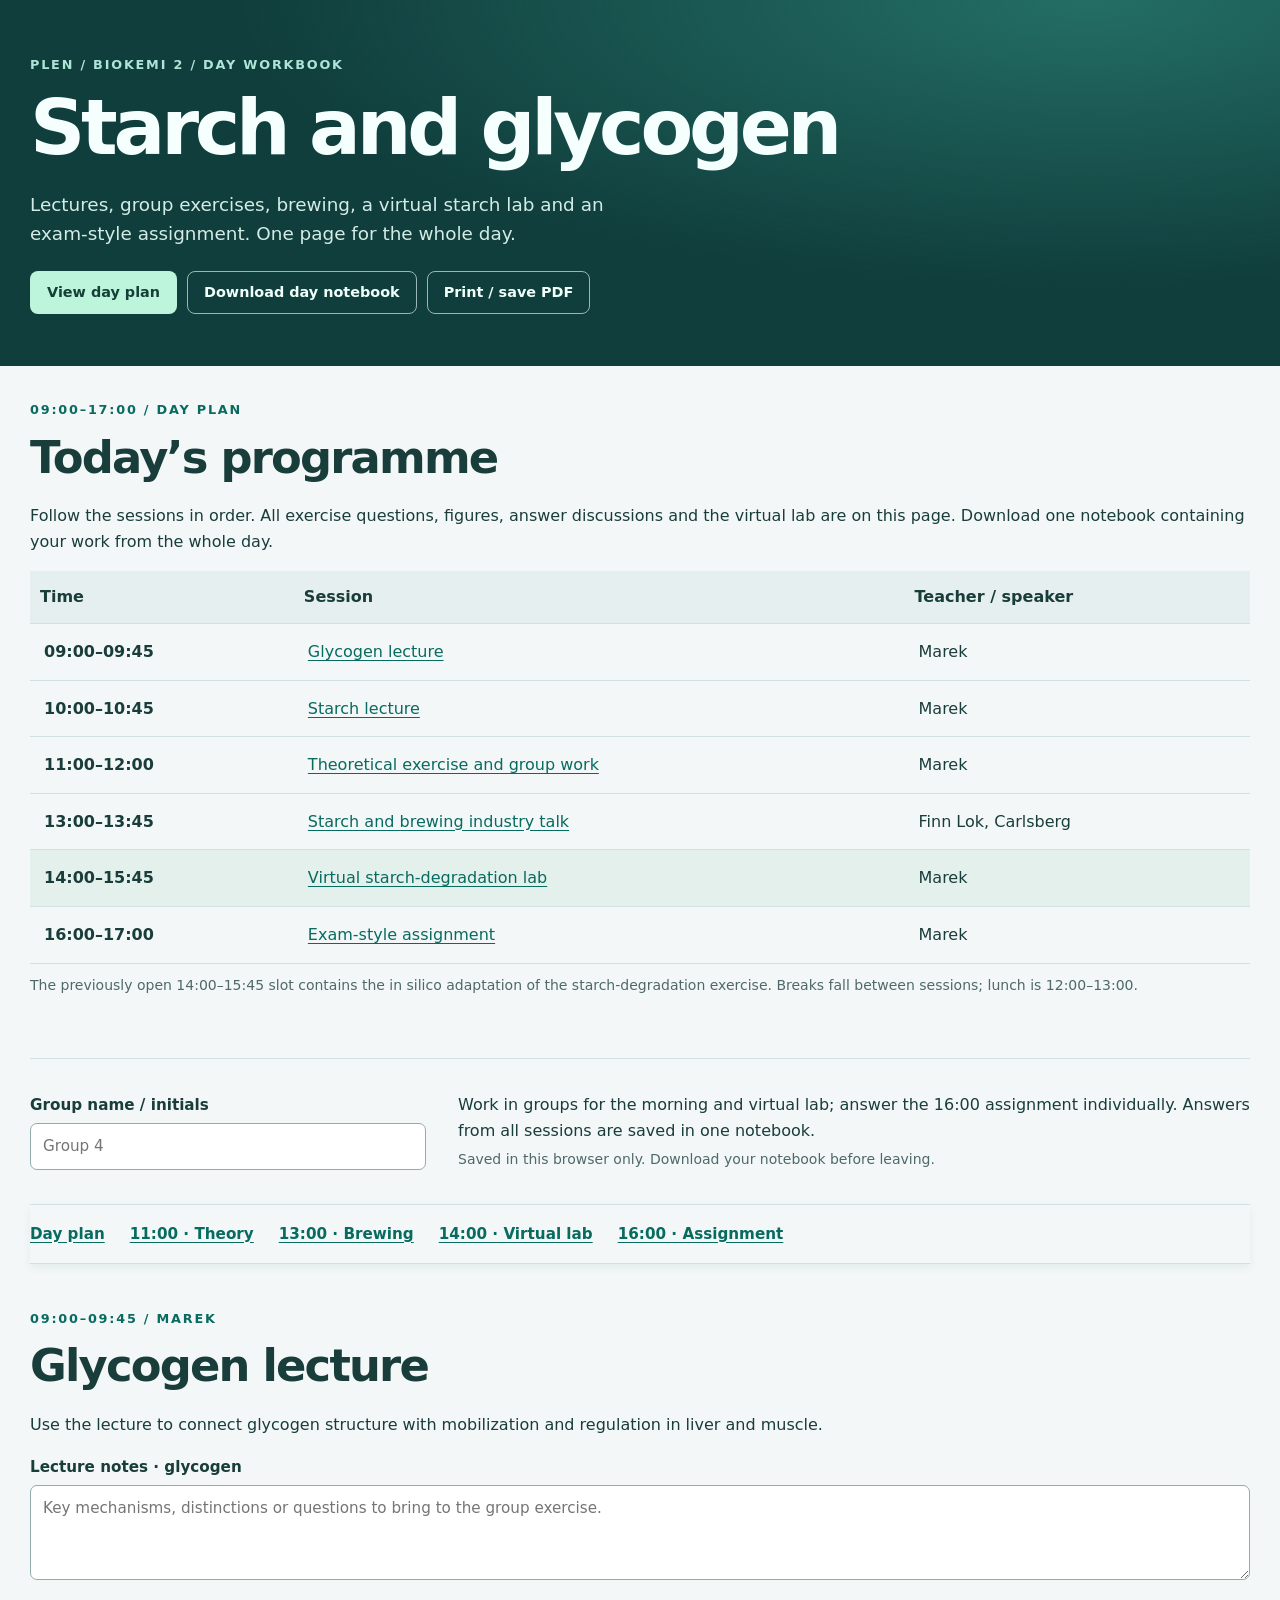
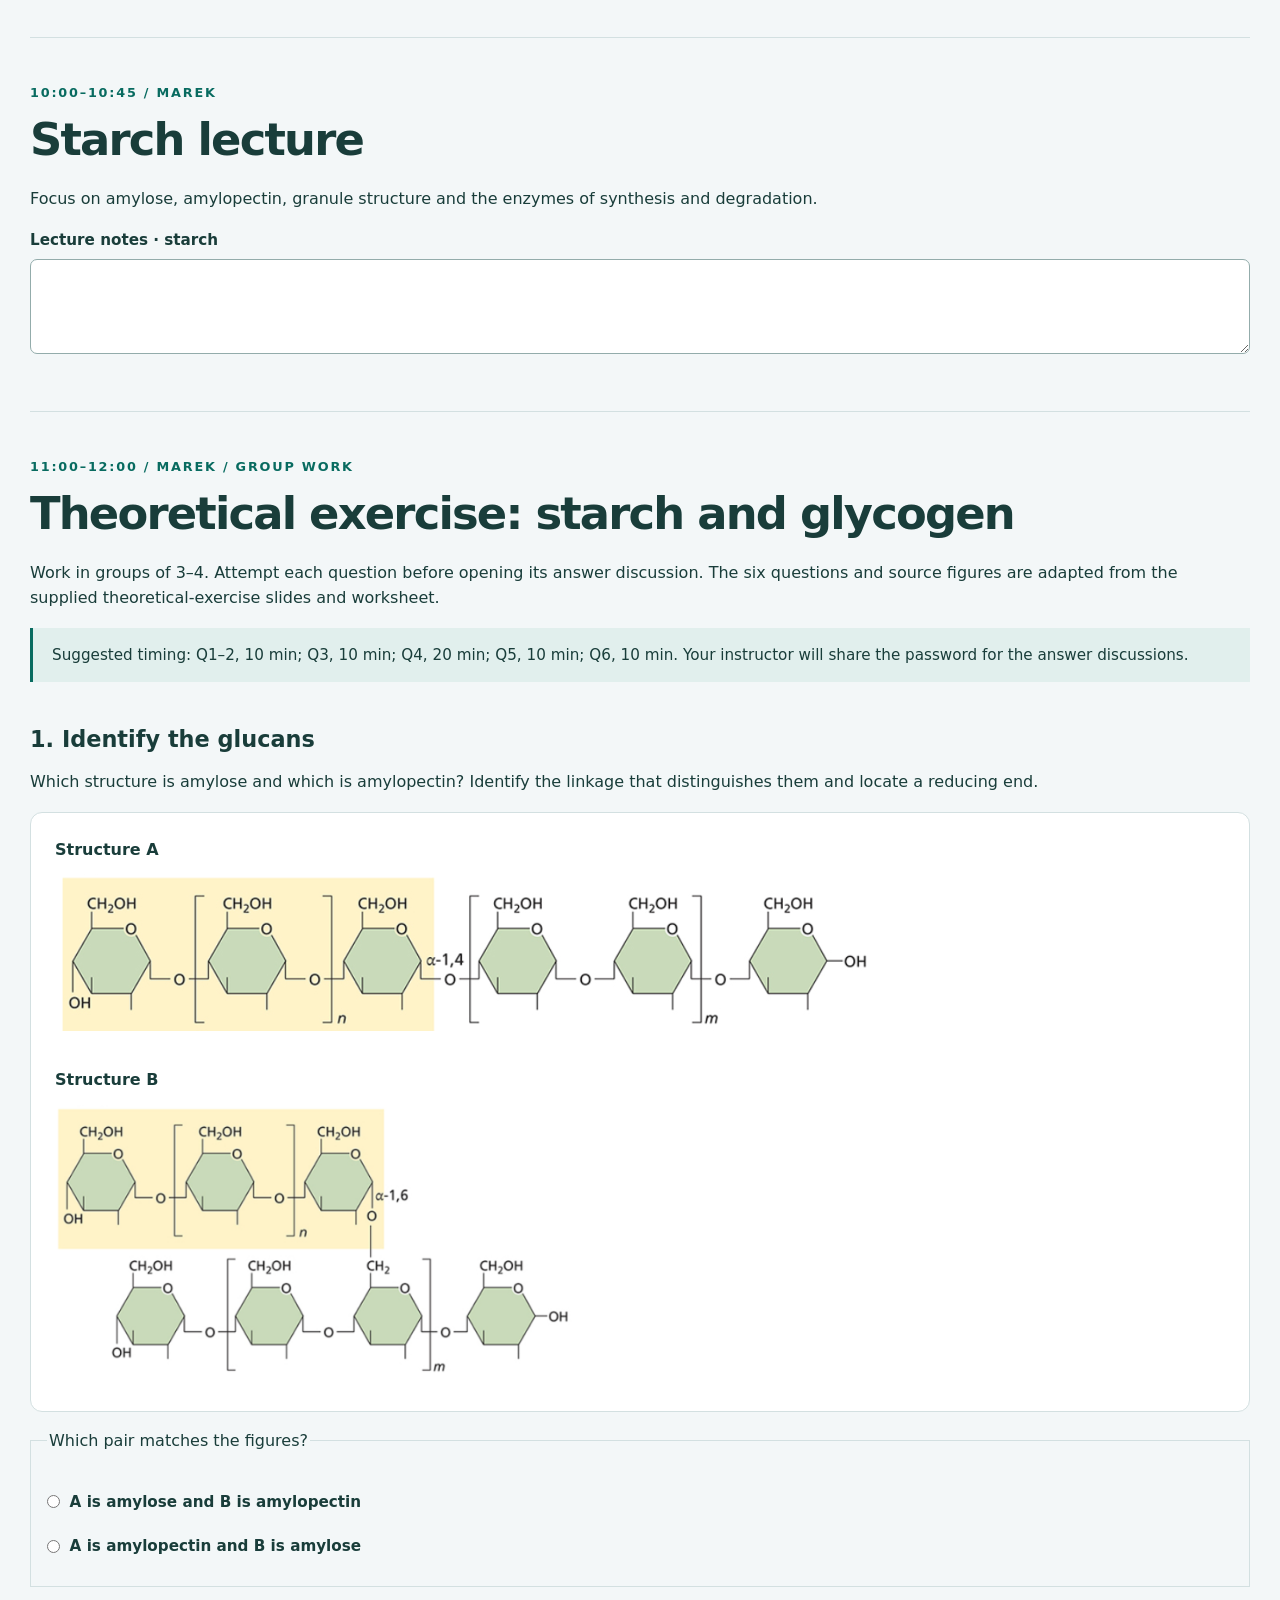
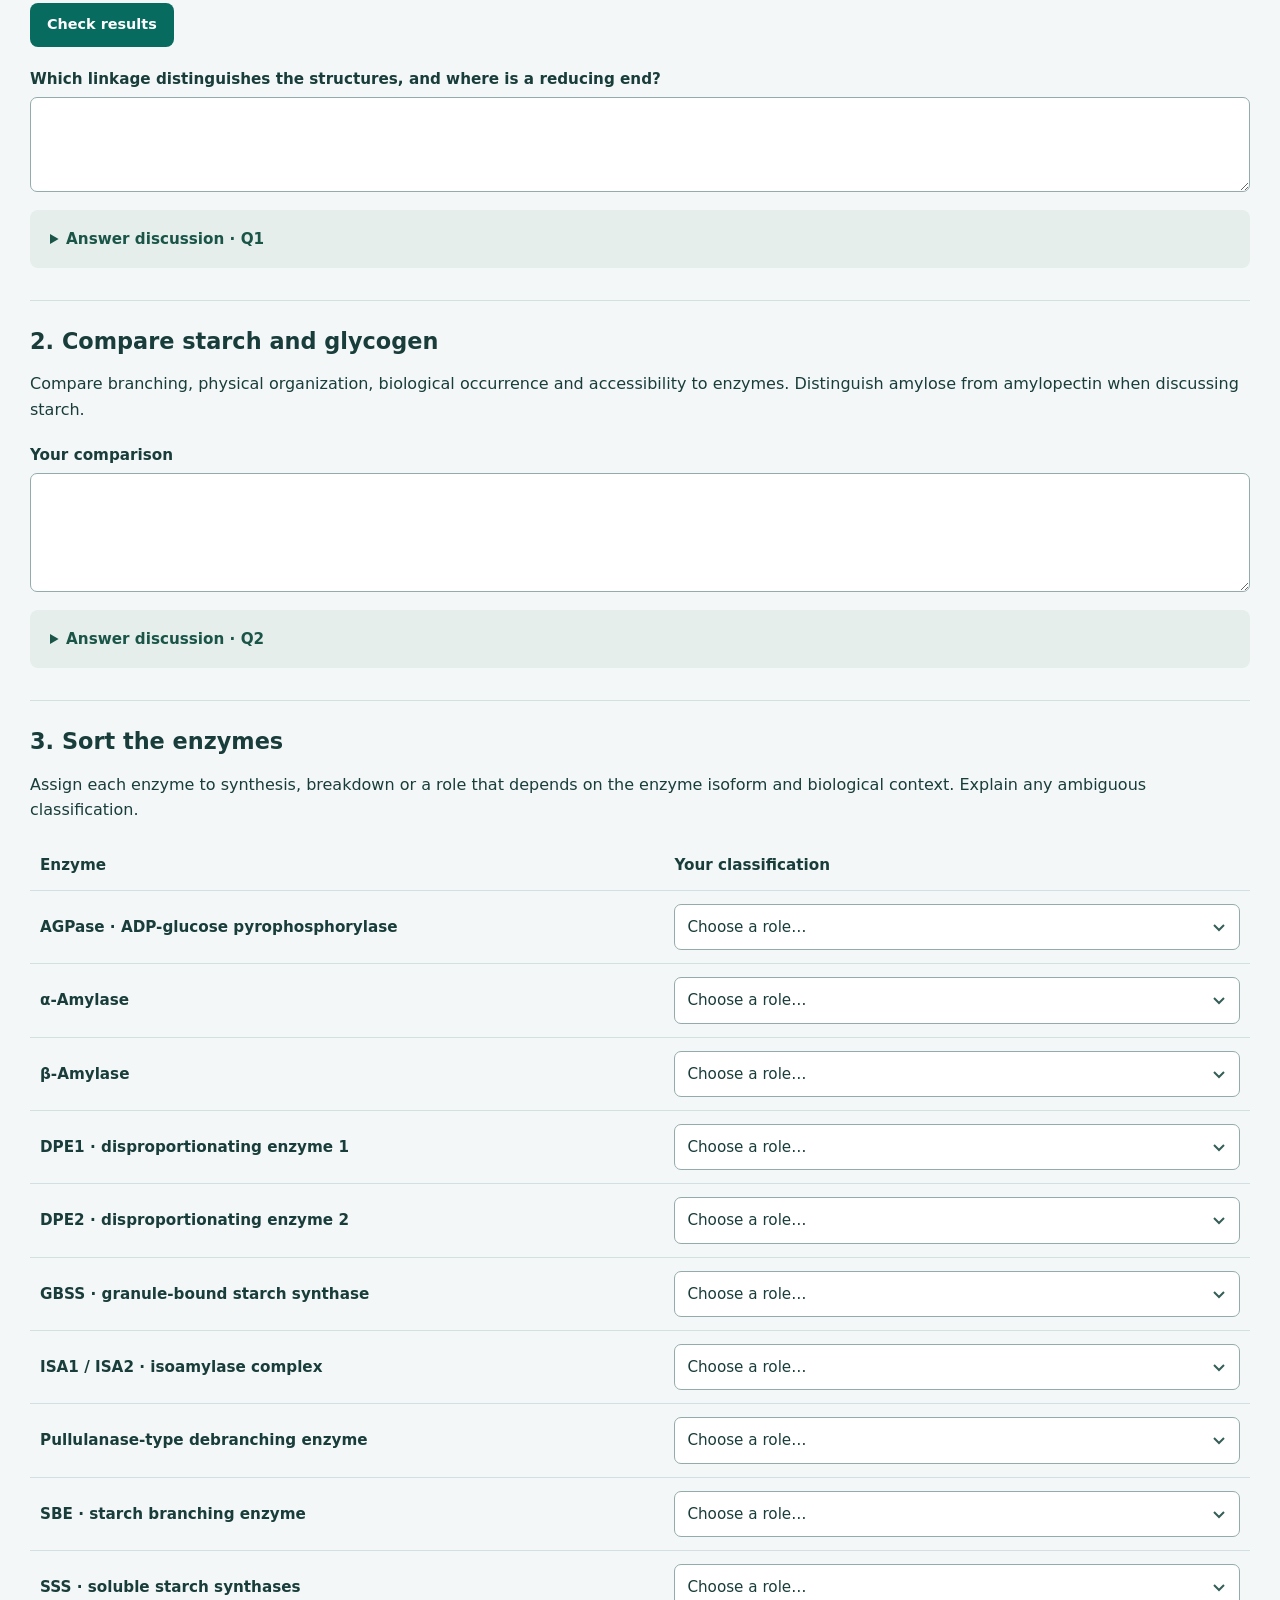
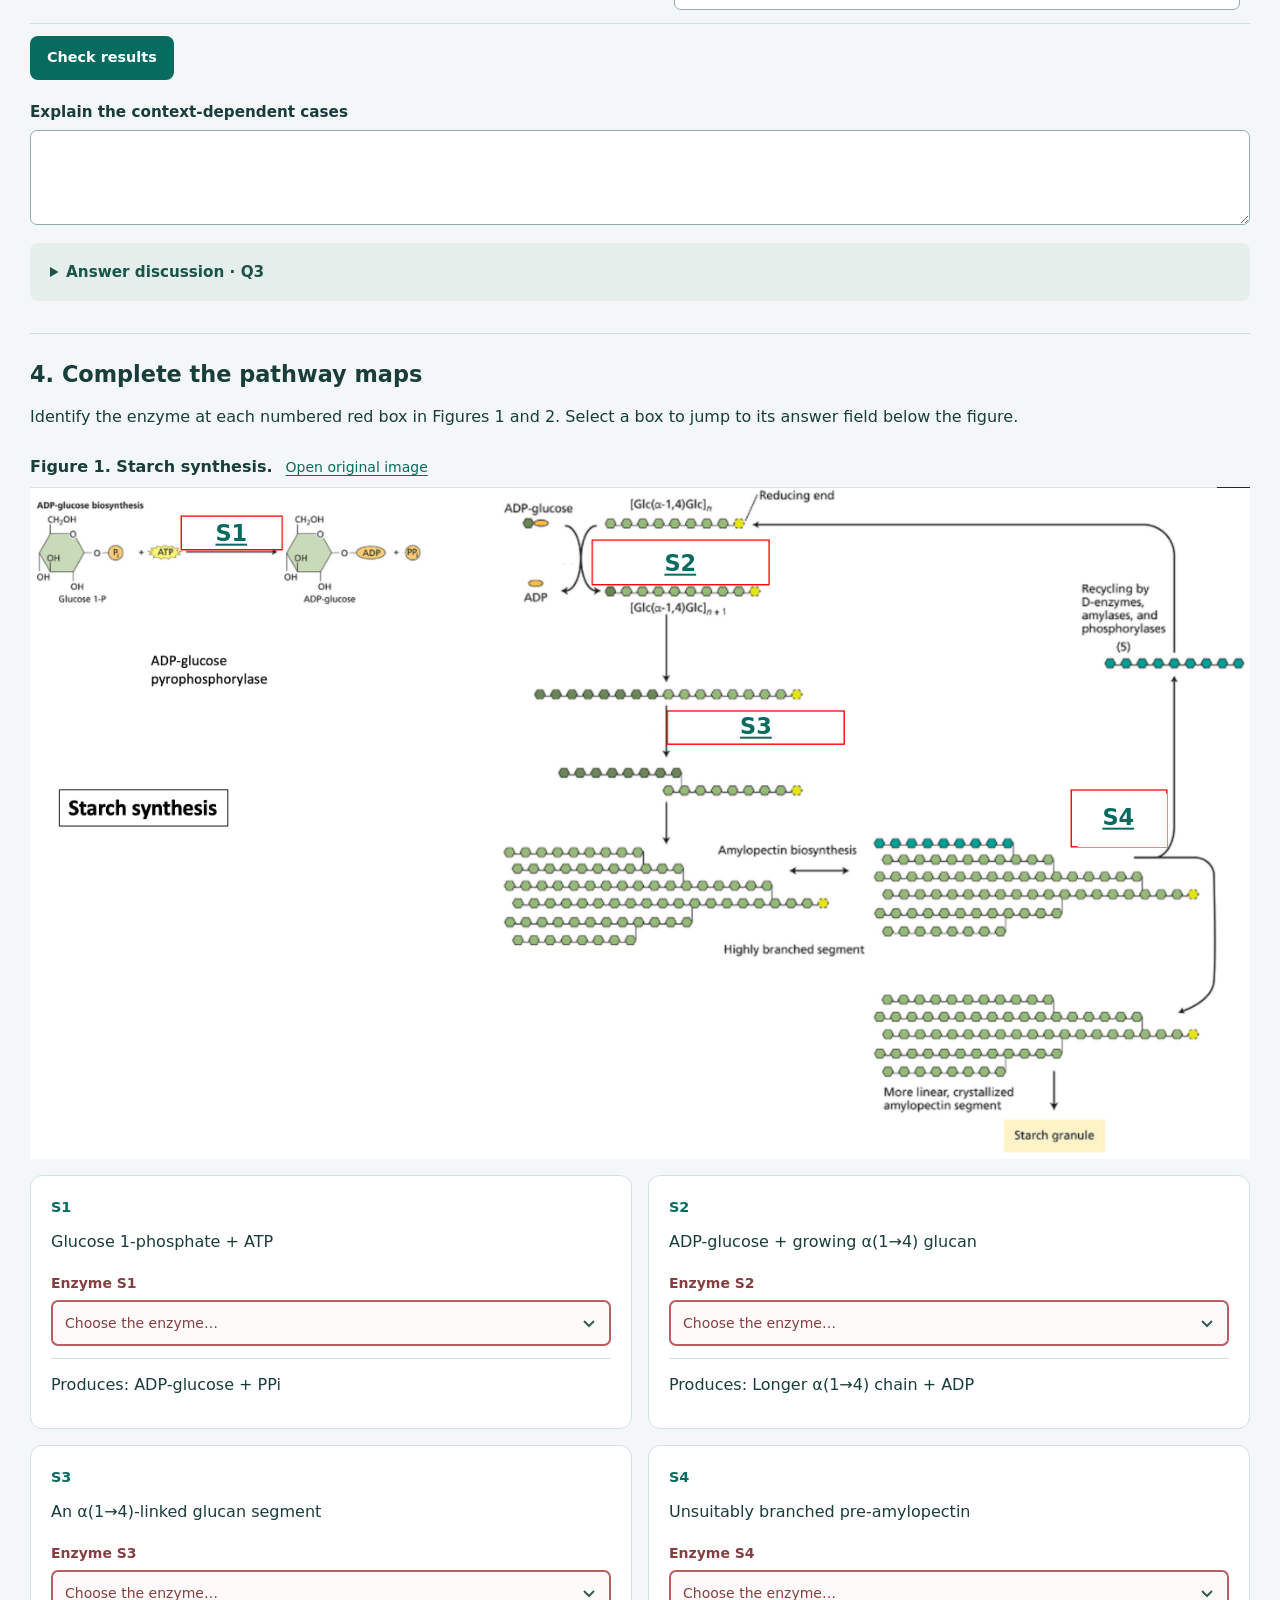
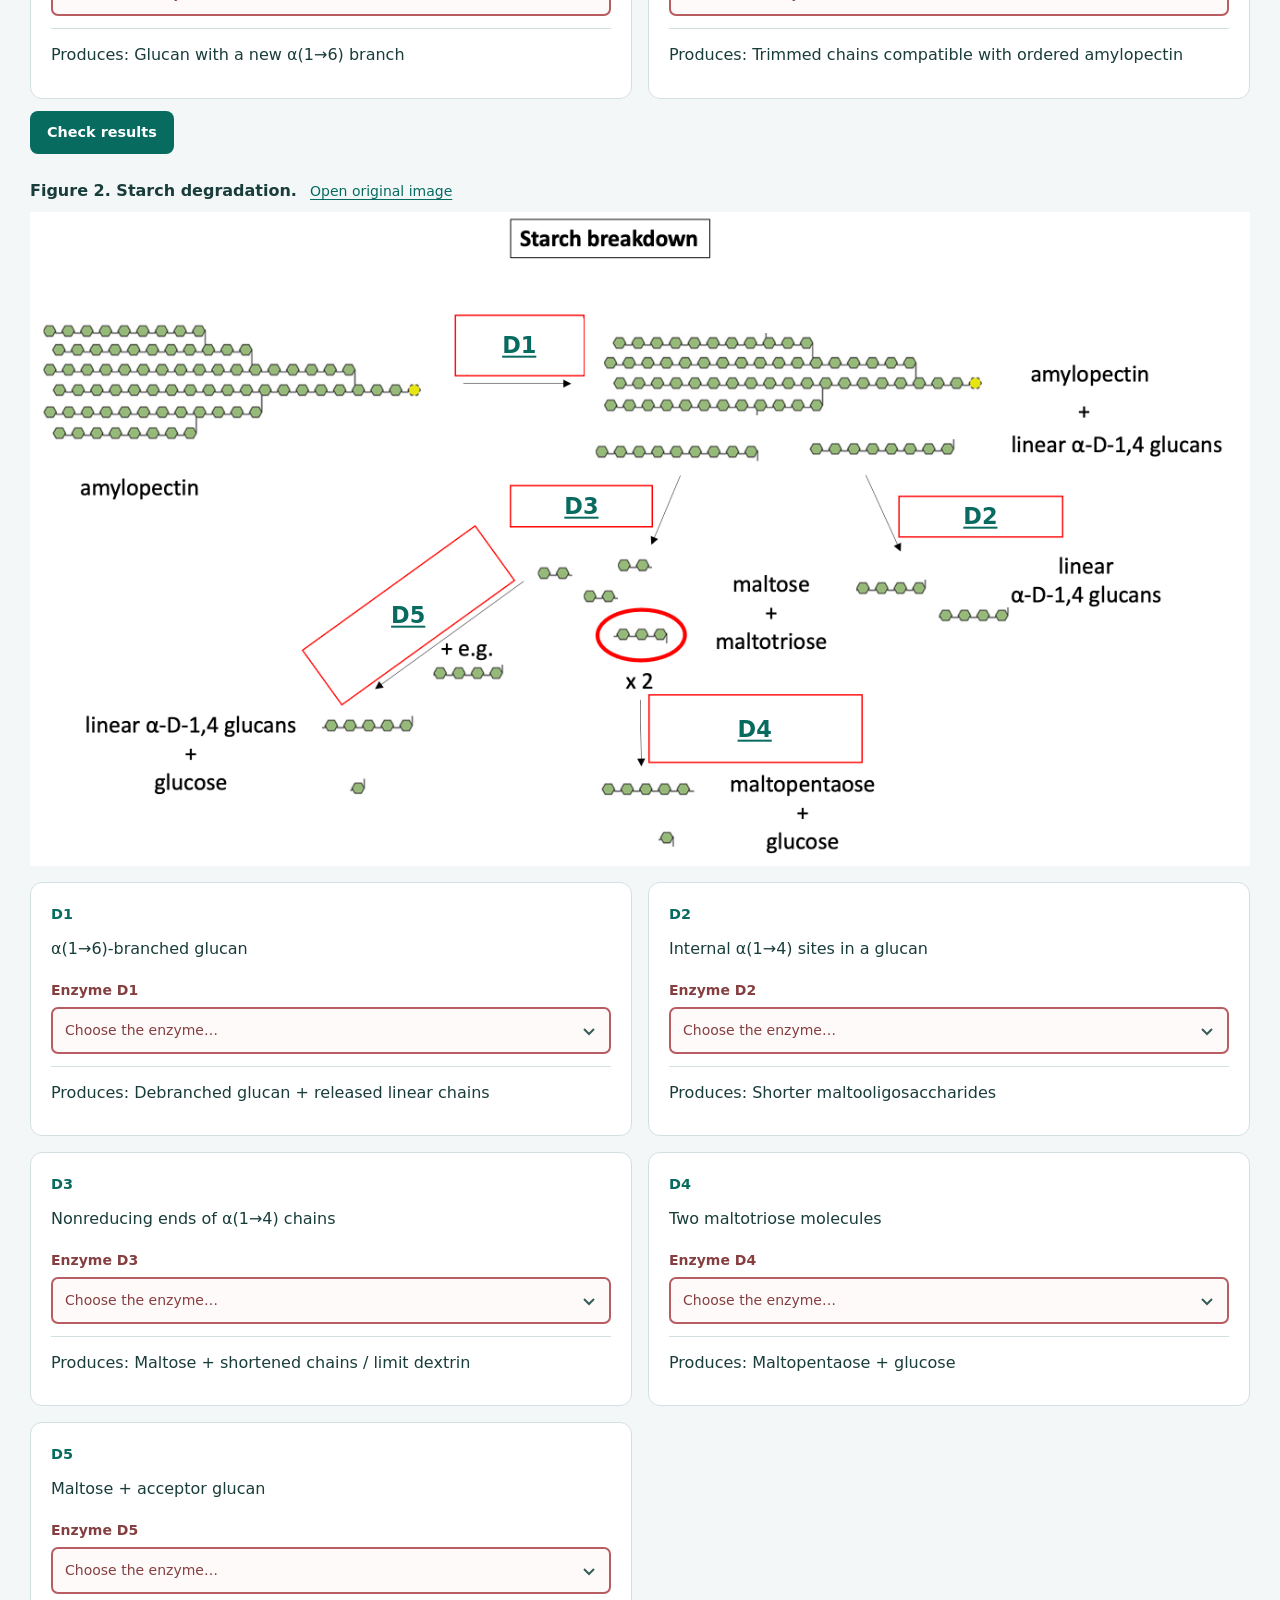
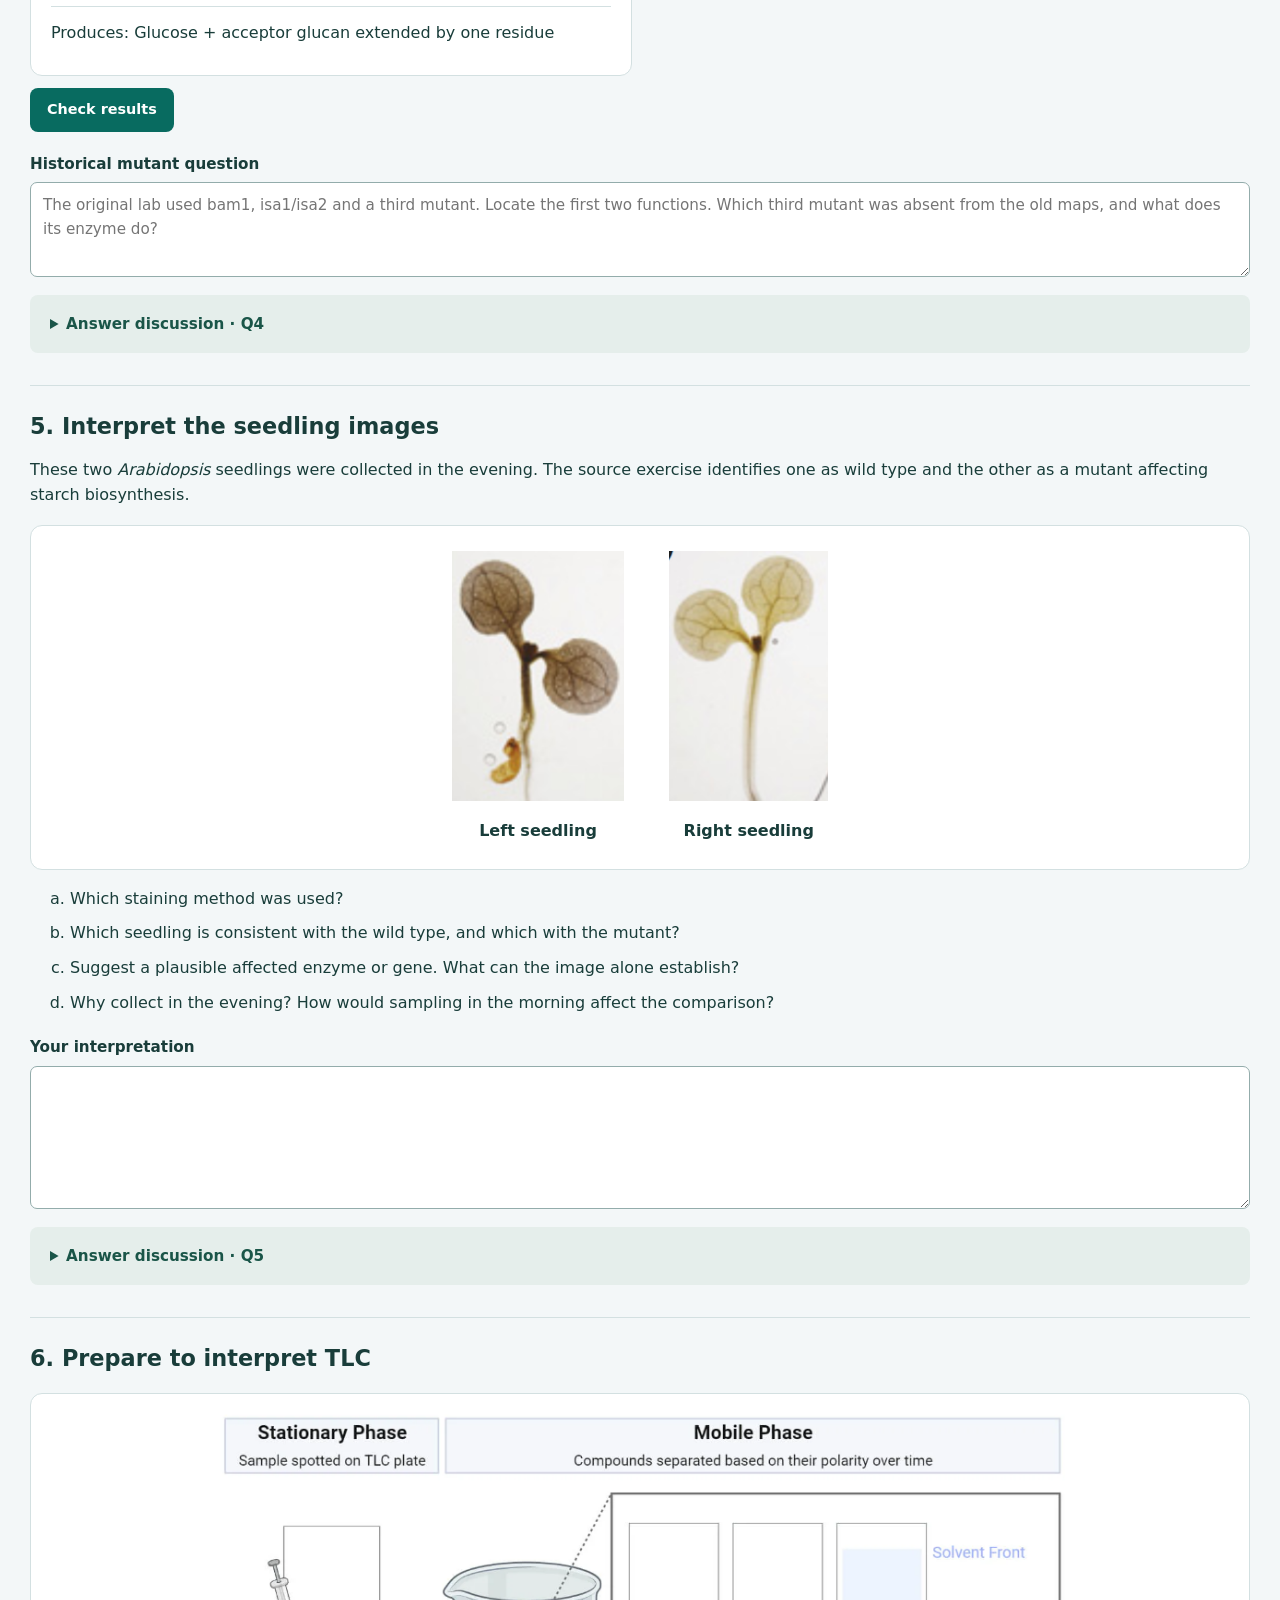
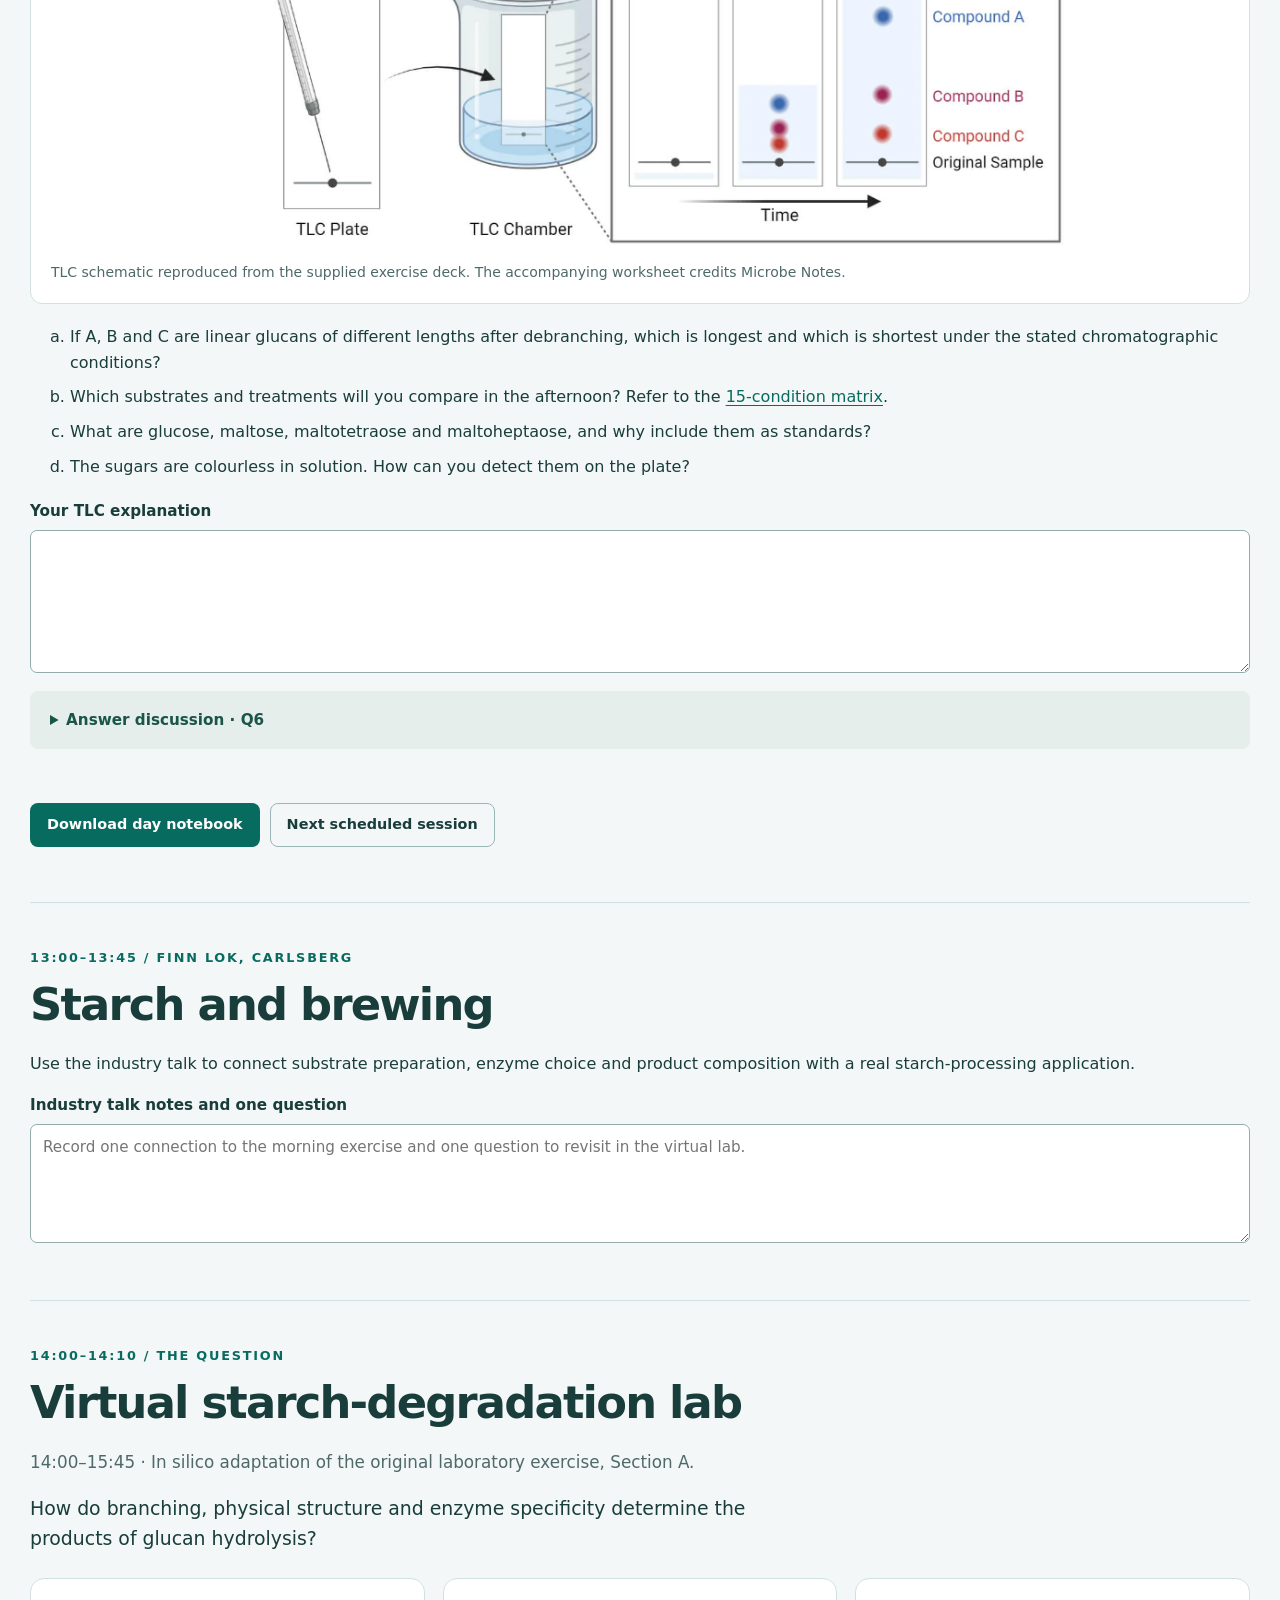
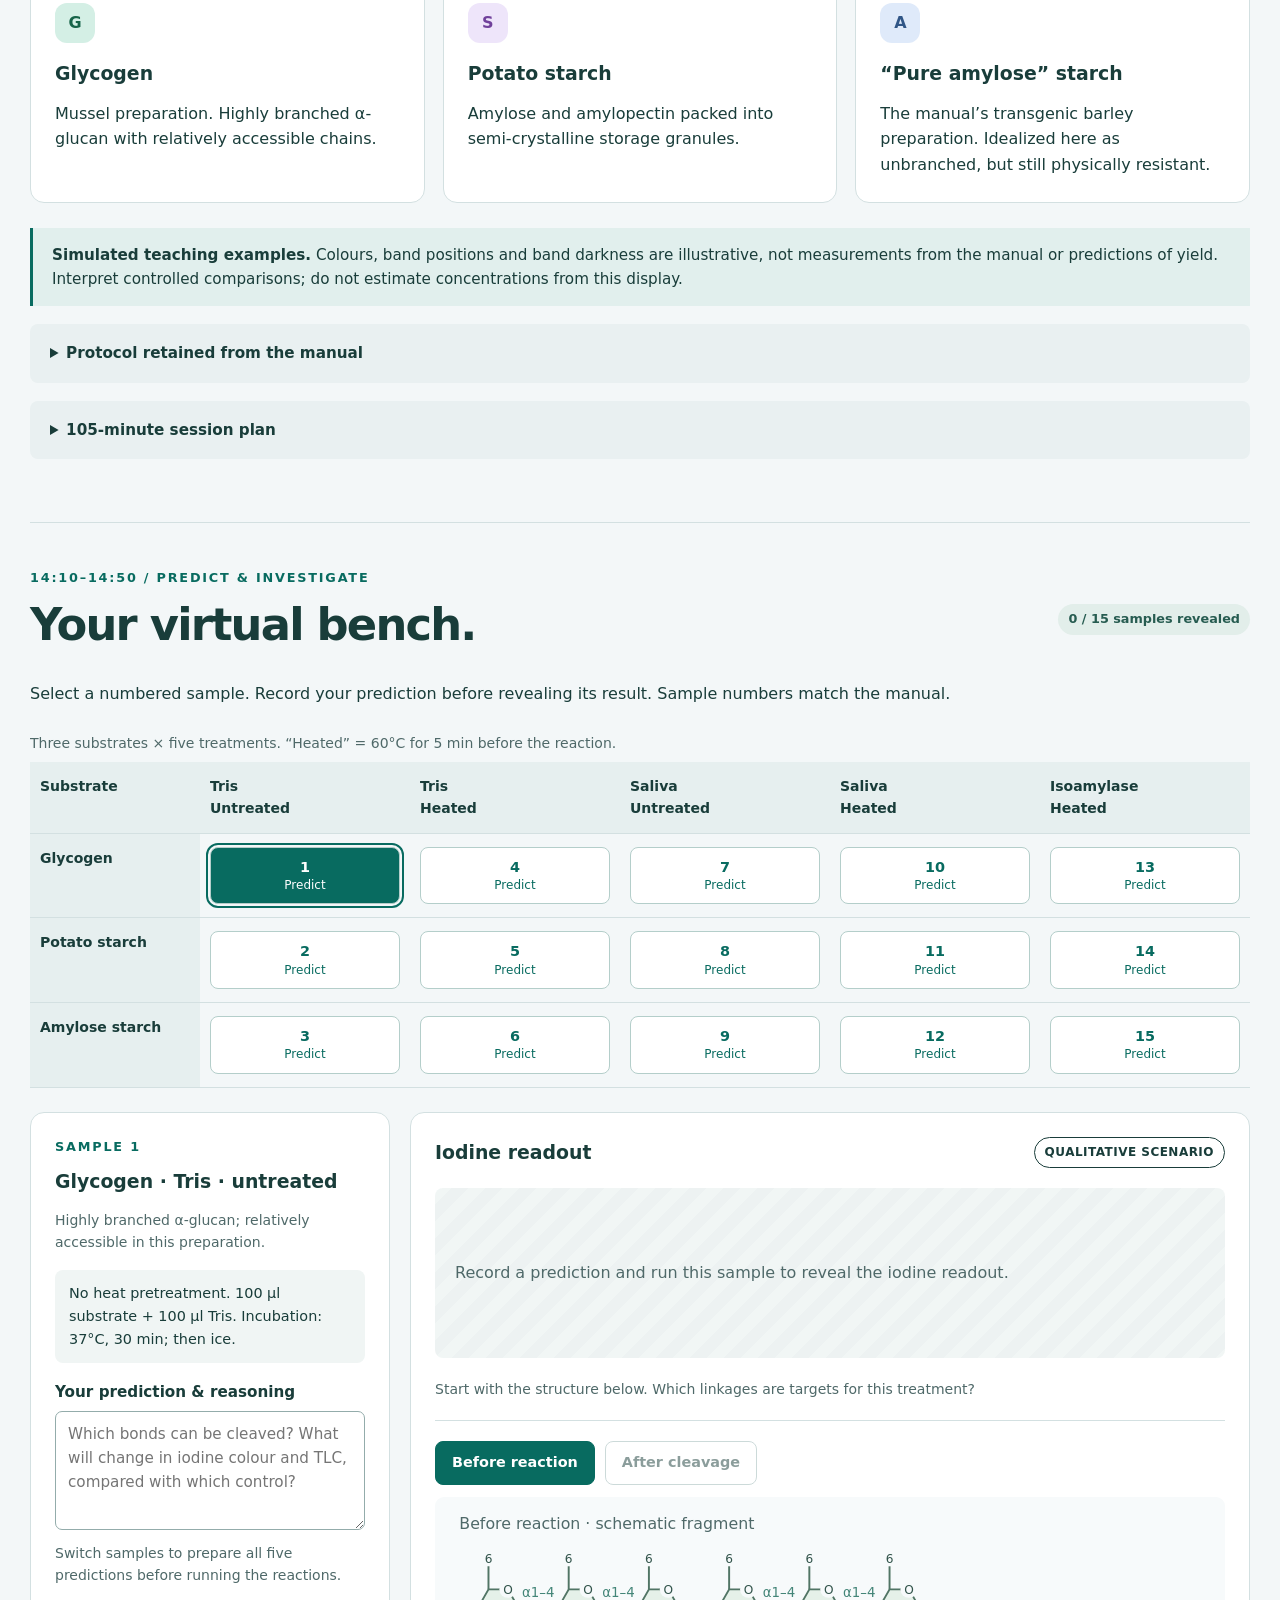
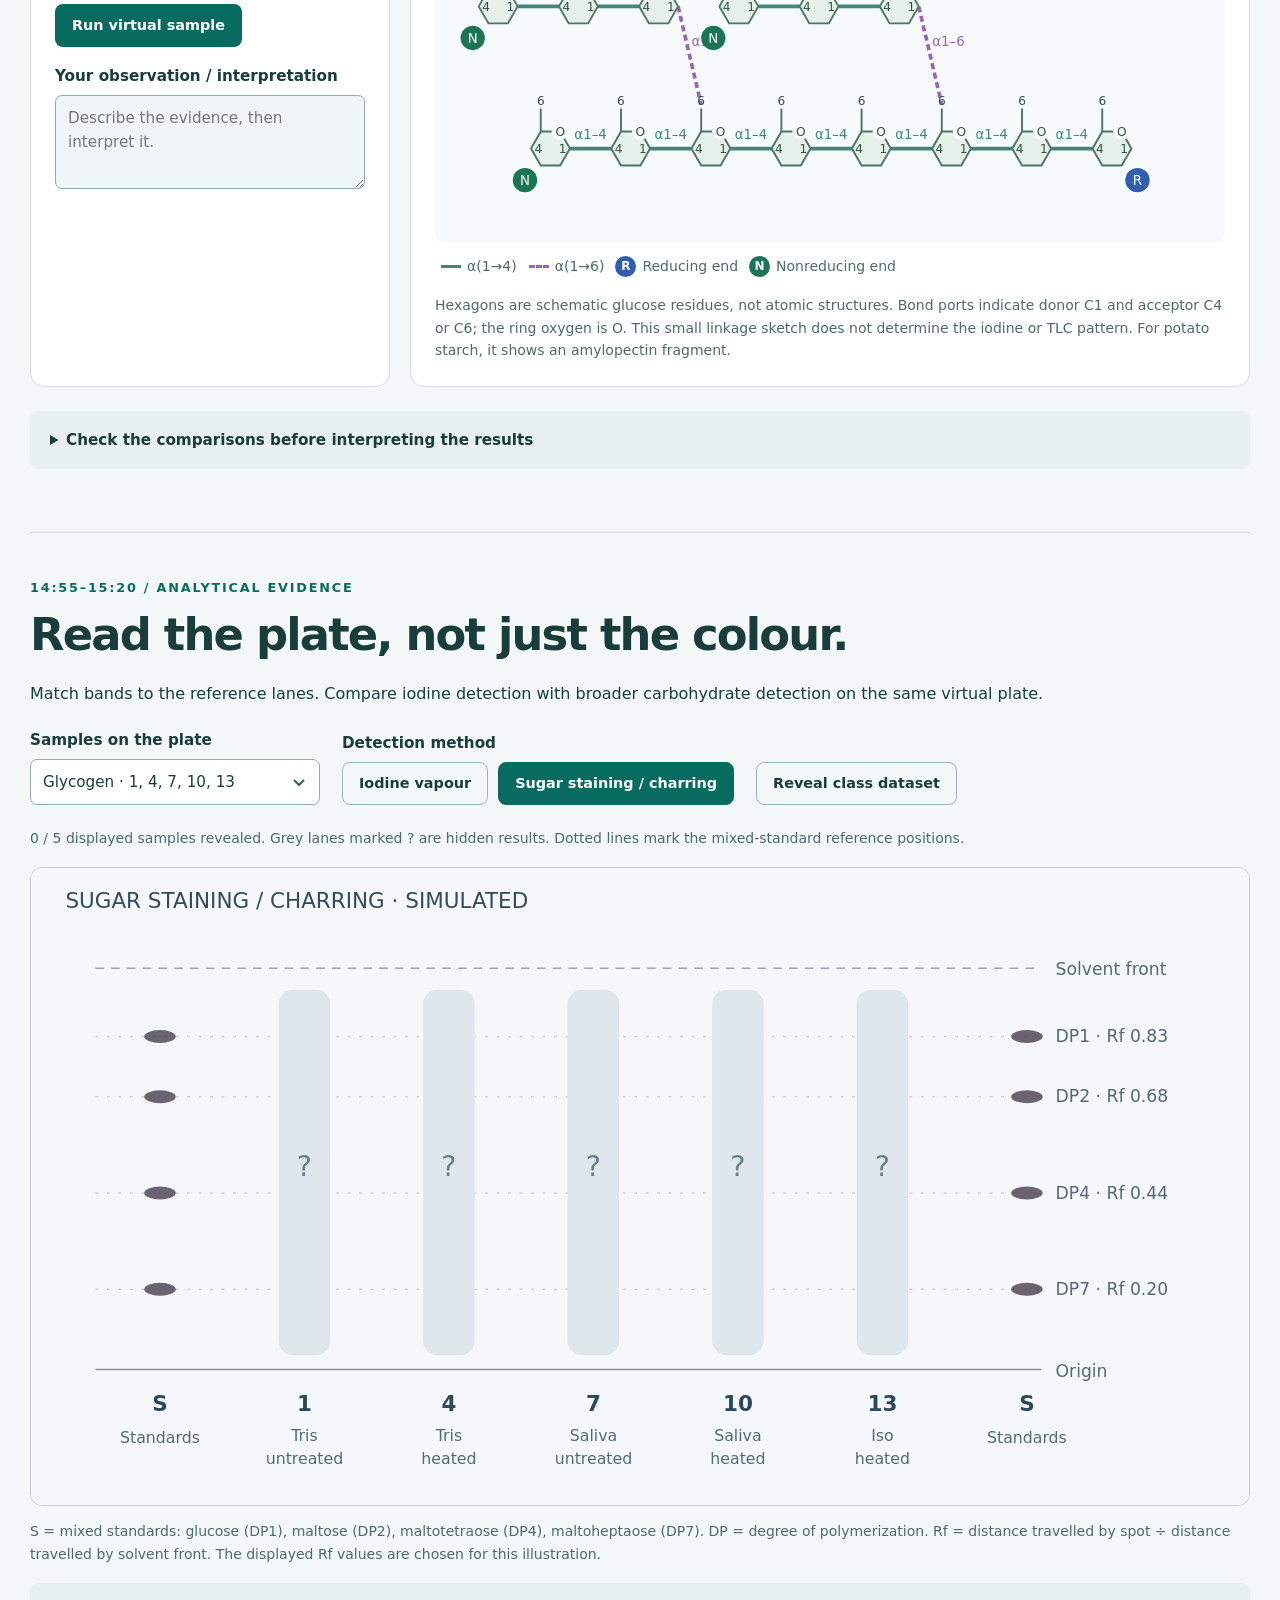
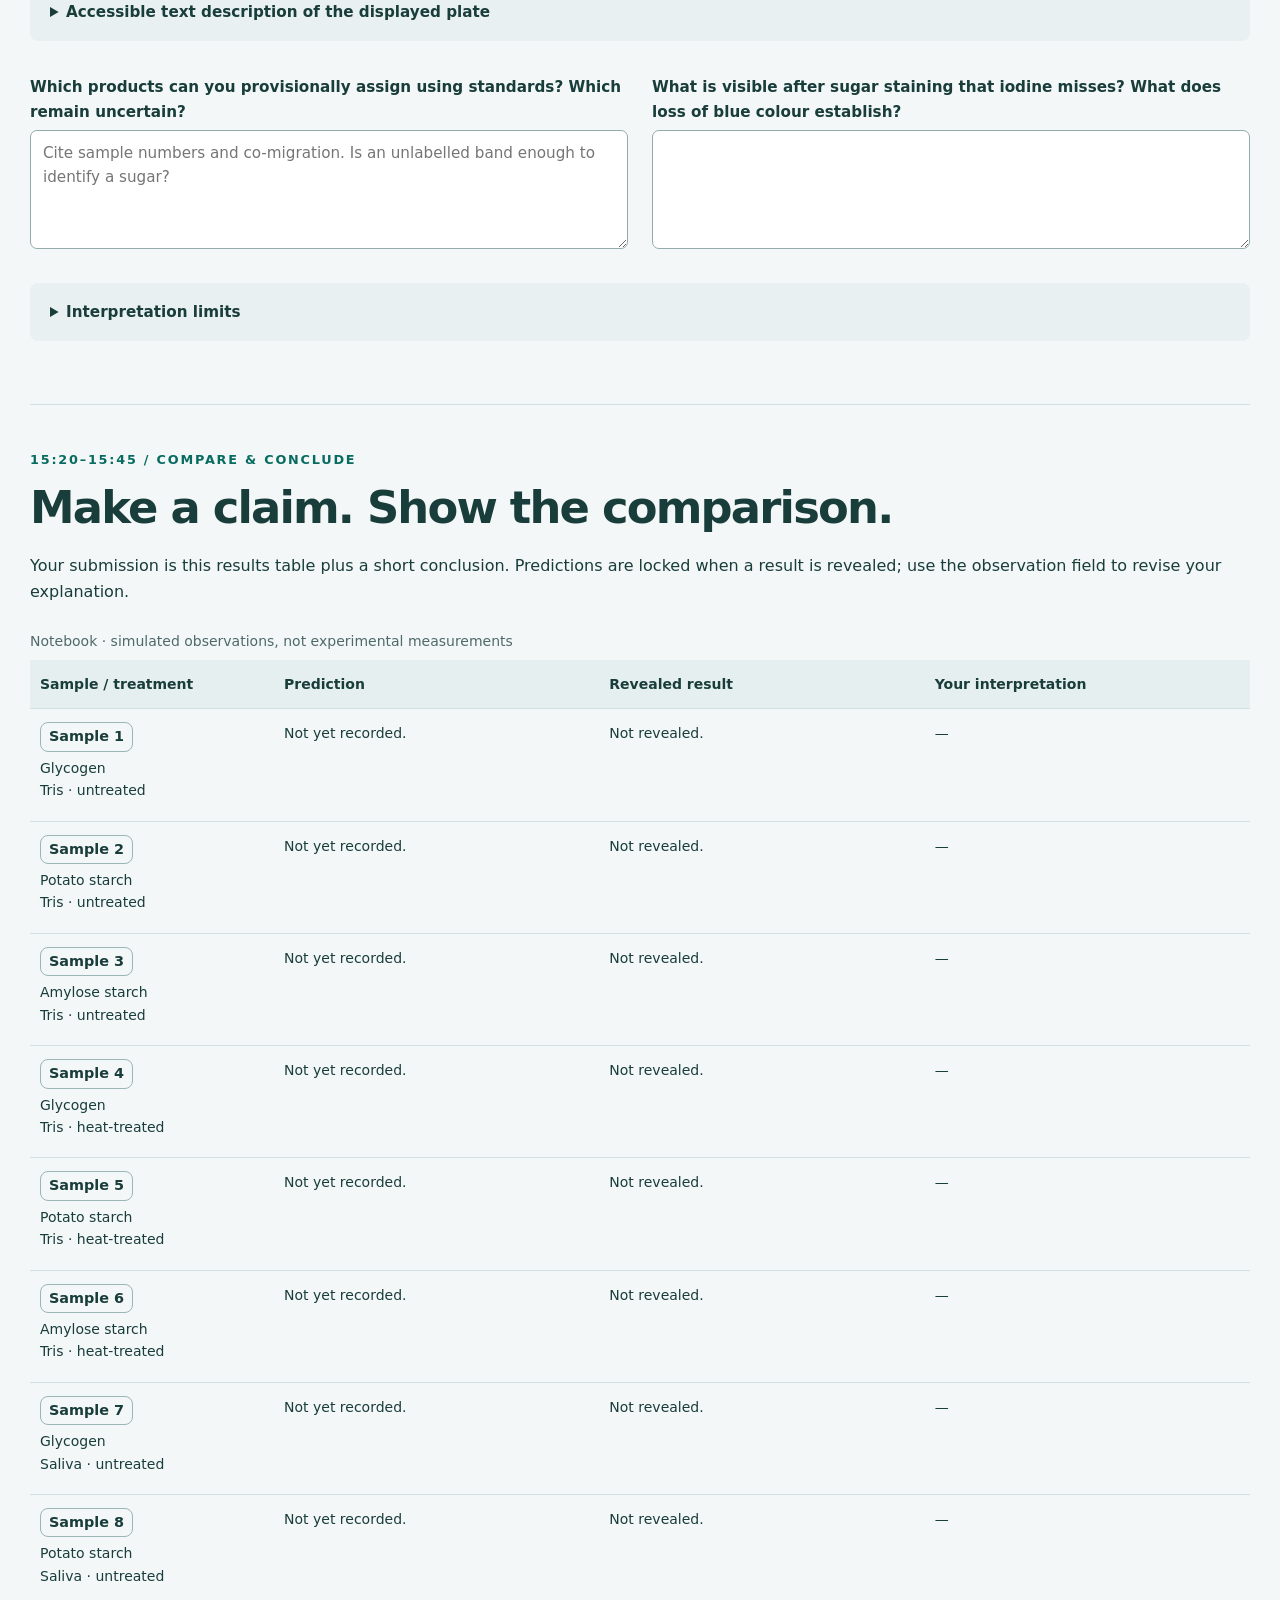
==== commit 7254d31f: "Add formative checks and reaction-specific hints to workbook selections" ====
--- a/index.html
+++ b/index.html
@@ -39,11 +39,17 @@
 
 <article class="question" id="theory-q1"><h3>1. Identify the glucans</h3><p>Which structure is amylose and which is amylopectin? Identify the linkage that distinguishes them and locate a reducing end.</p>
 <div class="structure-pair"><figure><figcaption><strong>Structure A</strong></figcaption><img src="assets/structure-a.png" alt="Structure A: glucose rings linked in an unbranched chain through α1,4 bonds, with a free anomeric hydroxyl at the right-hand end." width="832" height="157"></figure><figure><figcaption><strong>Structure B</strong></figcaption><img src="assets/structure-b.png" alt="Structure B: an α1,4-linked backbone bearing a side chain attached through an α1,6 linkage." width="594" height="308"></figure></div>
+<div class="selection-exercise">
 <fieldset data-save="glucan-pair" data-section="theory" data-prompt="Q1. Identification of structures A and B">
 <legend>Which pair matches the figures?</legend>
 <label><input type="radio" name="glucan-pair" value="A: amylose, B: amylopectin"> A is amylose and B is amylopectin</label>
 <label><input type="radio" name="glucan-pair" value="A: amylopectin, B: amylose"> A is amylopectin and B is amylose</label>
 </fieldset>
+<div class="check-controls" hidden>
+  <button type="button" class="check-selections">Check results</button>
+  <span role="status" class="check-summary"></span>
+</div>
+</div>
 <label>Which linkage distinguishes the structures, and where is a reducing end?<textarea data-save="theory-1" data-section="theory" data-prompt="Q1. Identify structures A and B, their linkages and a reducing end" rows="3"></textarea></label>
 <details class="answer"><summary>Answer discussion · Q1</summary><div data-answer-key="q1">Unlock answers with JavaScript enabled.</div></details></article>
 
@@ -52,9 +58,15 @@
 <details class="answer"><summary>Answer discussion · Q2</summary><div data-answer-key="q2">Unlock answers with JavaScript enabled.</div></details></article>
 
 <article class="question" id="theory-q3"><h3>3. Sort the enzymes</h3><p>Assign each enzyme to synthesis, breakdown or a role that depends on the enzyme isoform and biological context. Explain any ambiguous classification.</p>
+<div class="selection-exercise">
 <div class="table-scroll"><table class="enzyme-table"><thead><tr><th scope="col">Enzyme</th><th scope="col">Your classification</th></tr></thead><tbody>
 <tr><th scope="row">AGPase · ADP-glucose pyrophosphorylase</th><td><select aria-label="Classify AGPase · ADP-glucose pyrophosphorylase" data-save="theory-3-agpase" data-section="theory" data-prompt="Q3. AGPase · ADP-glucose pyrophosphorylase"><option value="">Choose a role…</option><option>Synthesis</option><option>Breakdown / product metabolism</option><option>Context dependent</option></select></td></tr><tr><th scope="row">α-Amylase</th><td><select aria-label="Classify α-Amylase" data-save="theory-3-alpha" data-section="theory" data-prompt="Q3. α-Amylase"><option value="">Choose a role…</option><option>Synthesis</option><option>Breakdown / product metabolism</option><option>Context dependent</option></select></td></tr><tr><th scope="row">β-Amylase</th><td><select aria-label="Classify β-Amylase" data-save="theory-3-beta" data-section="theory" data-prompt="Q3. β-Amylase"><option value="">Choose a role…</option><option>Synthesis</option><option>Breakdown / product metabolism</option><option>Context dependent</option></select></td></tr><tr><th scope="row">DPE1 · disproportionating enzyme 1</th><td><select aria-label="Classify DPE1 · disproportionating enzyme 1" data-save="theory-3-dpe1" data-section="theory" data-prompt="Q3. DPE1 · disproportionating enzyme 1"><option value="">Choose a role…</option><option>Synthesis</option><option>Breakdown / product metabolism</option><option>Context dependent</option></select></td></tr><tr><th scope="row">DPE2 · disproportionating enzyme 2</th><td><select aria-label="Classify DPE2 · disproportionating enzyme 2" data-save="theory-3-dpe2" data-section="theory" data-prompt="Q3. DPE2 · disproportionating enzyme 2"><option value="">Choose a role…</option><option>Synthesis</option><option>Breakdown / product metabolism</option><option>Context dependent</option></select></td></tr><tr><th scope="row">GBSS · granule-bound starch synthase</th><td><select aria-label="Classify GBSS · granule-bound starch synthase" data-save="theory-3-gbss" data-section="theory" data-prompt="Q3. GBSS · granule-bound starch synthase"><option value="">Choose a role…</option><option>Synthesis</option><option>Breakdown / product metabolism</option><option>Context dependent</option></select></td></tr><tr><th scope="row">ISA1 / ISA2 · isoamylase complex</th><td><select aria-label="Classify ISA1 / ISA2 · isoamylase complex" data-save="theory-3-isa" data-section="theory" data-prompt="Q3. ISA1 / ISA2 · isoamylase complex"><option value="">Choose a role…</option><option>Synthesis</option><option>Breakdown / product metabolism</option><option>Context dependent</option></select></td></tr><tr><th scope="row">Pullulanase-type debranching enzyme</th><td><select aria-label="Classify Pullulanase-type debranching enzyme" data-save="theory-3-pul" data-section="theory" data-prompt="Q3. Pullulanase-type debranching enzyme"><option value="">Choose a role…</option><option>Synthesis</option><option>Breakdown / product metabolism</option><option>Context dependent</option></select></td></tr><tr><th scope="row">SBE · starch branching enzyme</th><td><select aria-label="Classify SBE · starch branching enzyme" data-save="theory-3-sbe" data-section="theory" data-prompt="Q3. SBE · starch branching enzyme"><option value="">Choose a role…</option><option>Synthesis</option><option>Breakdown / product metabolism</option><option>Context dependent</option></select></td></tr><tr><th scope="row">SSS · soluble starch synthases</th><td><select aria-label="Classify SSS · soluble starch synthases" data-save="theory-3-sss" data-section="theory" data-prompt="Q3. SSS · soluble starch synthases"><option value="">Choose a role…</option><option>Synthesis</option><option>Breakdown / product metabolism</option><option>Context dependent</option></select></td></tr>
 </tbody></table></div>
+<div class="check-controls" hidden>
+  <button type="button" class="check-selections">Check results</button>
+  <span role="status" class="check-summary"></span>
+</div>
+</div>
 <label>Explain the context-dependent cases<textarea data-save="theory-3-reason" data-section="theory" data-prompt="Q3. Reasoning about enzyme classification and isoforms" rows="3"></textarea></label>
 <details class="answer"><summary>Answer discussion · Q3</summary><div data-answer-key="q3">Unlock answers with JavaScript enabled.</div></details></article>
 
@@ -69,6 +81,7 @@
     <a class="pathway-marker" href="#path-S4" aria-label="Go to enzyme S4" style="left: 89.2%; top: 49.2%">S4</a>
   </div>
 </figure>
+<div class="selection-exercise">
 <div class="pathway-map" aria-label="Starch synthesis reaction map">
 <div class="reaction-step"><span class="reaction-label">S1</span><p>Glucose 1-phosphate + ATP</p><label for="path-S1">Enzyme S1<select id="path-S1" data-save="theory-4-s1" data-section="theory" data-prompt="Q4. Enzyme S1: Glucose 1-phosphate + ATP to ADP-glucose + PPi"><option value="">Choose the enzyme…</option>
   <option value="AGPase">ADP-glucose pyrophosphorylase (AGPase)</option>
@@ -107,6 +120,11 @@
   <option value="β-Amylase">β-Amylase</option>
   <option value="DPE1">Disproportionating enzyme 1 (DPE1)</option>
   <option value="DPE2">Disproportionating enzyme 2 (DPE2)</option></select></label><p class="reaction-product">Produces: Trimmed chains compatible with ordered amylopectin</p></div>
+</div>
+<div class="check-controls" hidden>
+  <button type="button" class="check-selections">Check results</button>
+  <span role="status" class="check-summary"></span>
+</div>
 </div>
 <figure class="pathway-figure" id="figure-starch-degradation">
   <figcaption><strong>Figure 2. Starch degradation.</strong> <a href="assets/starch-degradation.png">Open original image</a></figcaption>
@@ -119,6 +137,7 @@
     <a class="pathway-marker" href="#path-D5" aria-label="Go to enzyme D5" style="left: 31%; top: 61.6%">D5</a>
   </div>
 </figure>
+<div class="selection-exercise">
 <div class="pathway-map" aria-label="Starch breakdown reaction map">
 <div class="reaction-step"><span class="reaction-label">D1</span><p>α(1→6)-branched glucan</p><label for="path-D1">Enzyme D1<select id="path-D1" data-save="theory-4-d1" data-section="theory" data-prompt="Q4. Enzyme D1: α(1→6)-branched glucan to Debranched glucan + released linear chains"><option value="">Choose the enzyme…</option>
   <option value="AGPase">ADP-glucose pyrophosphorylase (AGPase)</option>
@@ -166,6 +185,11 @@
   <option value="β-Amylase">β-Amylase</option>
   <option value="DPE1">Disproportionating enzyme 1 (DPE1)</option>
   <option value="DPE2">Disproportionating enzyme 2 (DPE2)</option></select></label><p class="reaction-product">Produces: Glucose + acceptor glucan extended by one residue</p></div>
+</div>
+<div class="check-controls" hidden>
+  <button type="button" class="check-selections">Check results</button>
+  <span role="status" class="check-summary"></span>
+</div>
 </div>
 <label>Historical mutant question<textarea data-save="theory-4-mutants" data-section="theory" data-prompt="Q4. Map bam1 and isa1/isa2; identify the third historical mutant and its function" rows="3" placeholder="The original lab used bam1, isa1/isa2 and a third mutant. Locate the first two functions. Which third mutant was absent from the old maps, and what does its enzyme do?"></textarea></label>
 <details class="answer"><summary>Answer discussion · Q4</summary><div data-answer-key="q4">Unlock answers with JavaScript enabled.</div></details></article>
--- a/workshop.css
+++ b/workshop.css
@@ -33,3 +33,11 @@
 .key-form label { margin: 0; }
 .key-form [role=status] { flex-basis: 100%; }
 @media print { .key-form { display: none; } }
+
+.check-controls { margin: .75rem 0 1.25rem; }
+.check-summary { margin-left: .6rem; font-weight: 650; }
+.selection-feedback { font-size: .95rem; margin: .4rem 0; }
+.selection-feedback:empty { display: none; }
+.selection-feedback[data-result=retry] { color: #843a24; }
+.selection-feedback[data-result=correct] { color: #176344; }
+@media print { .check-controls, .selection-feedback { display: none; } }
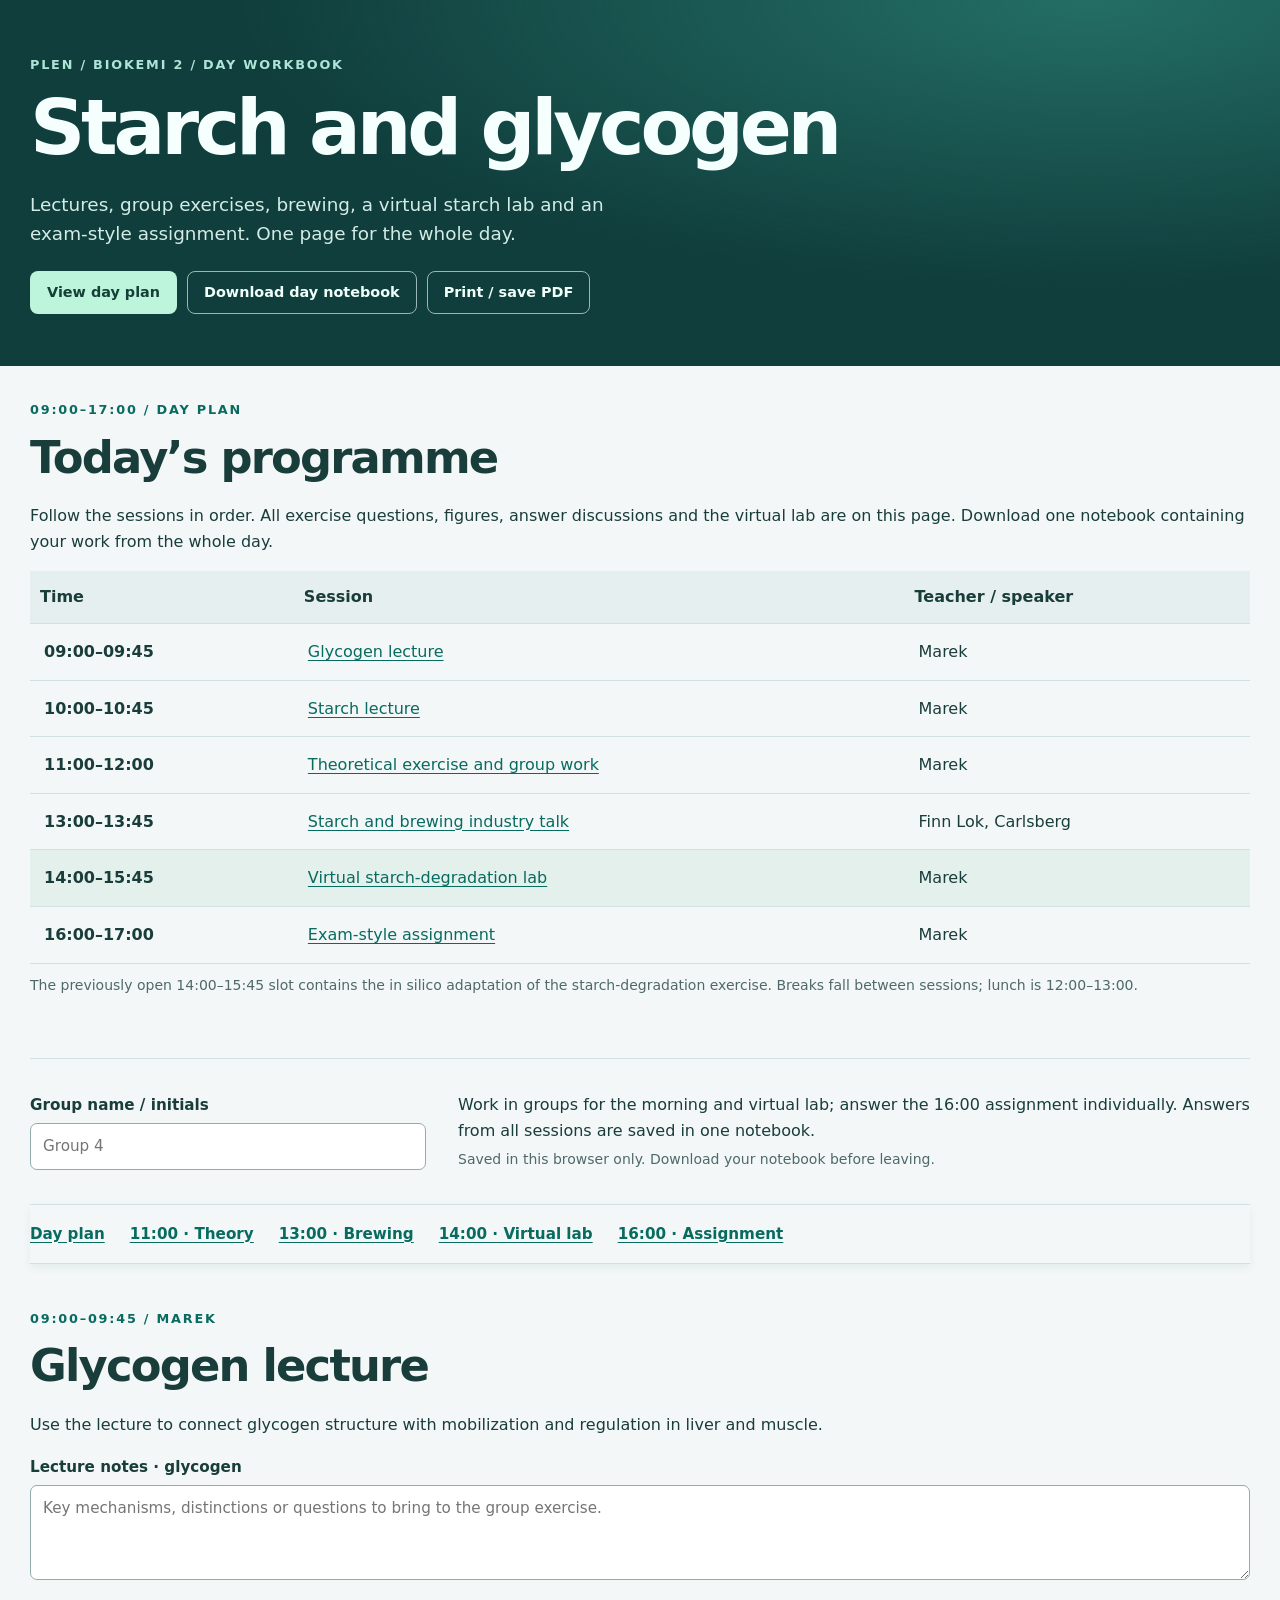
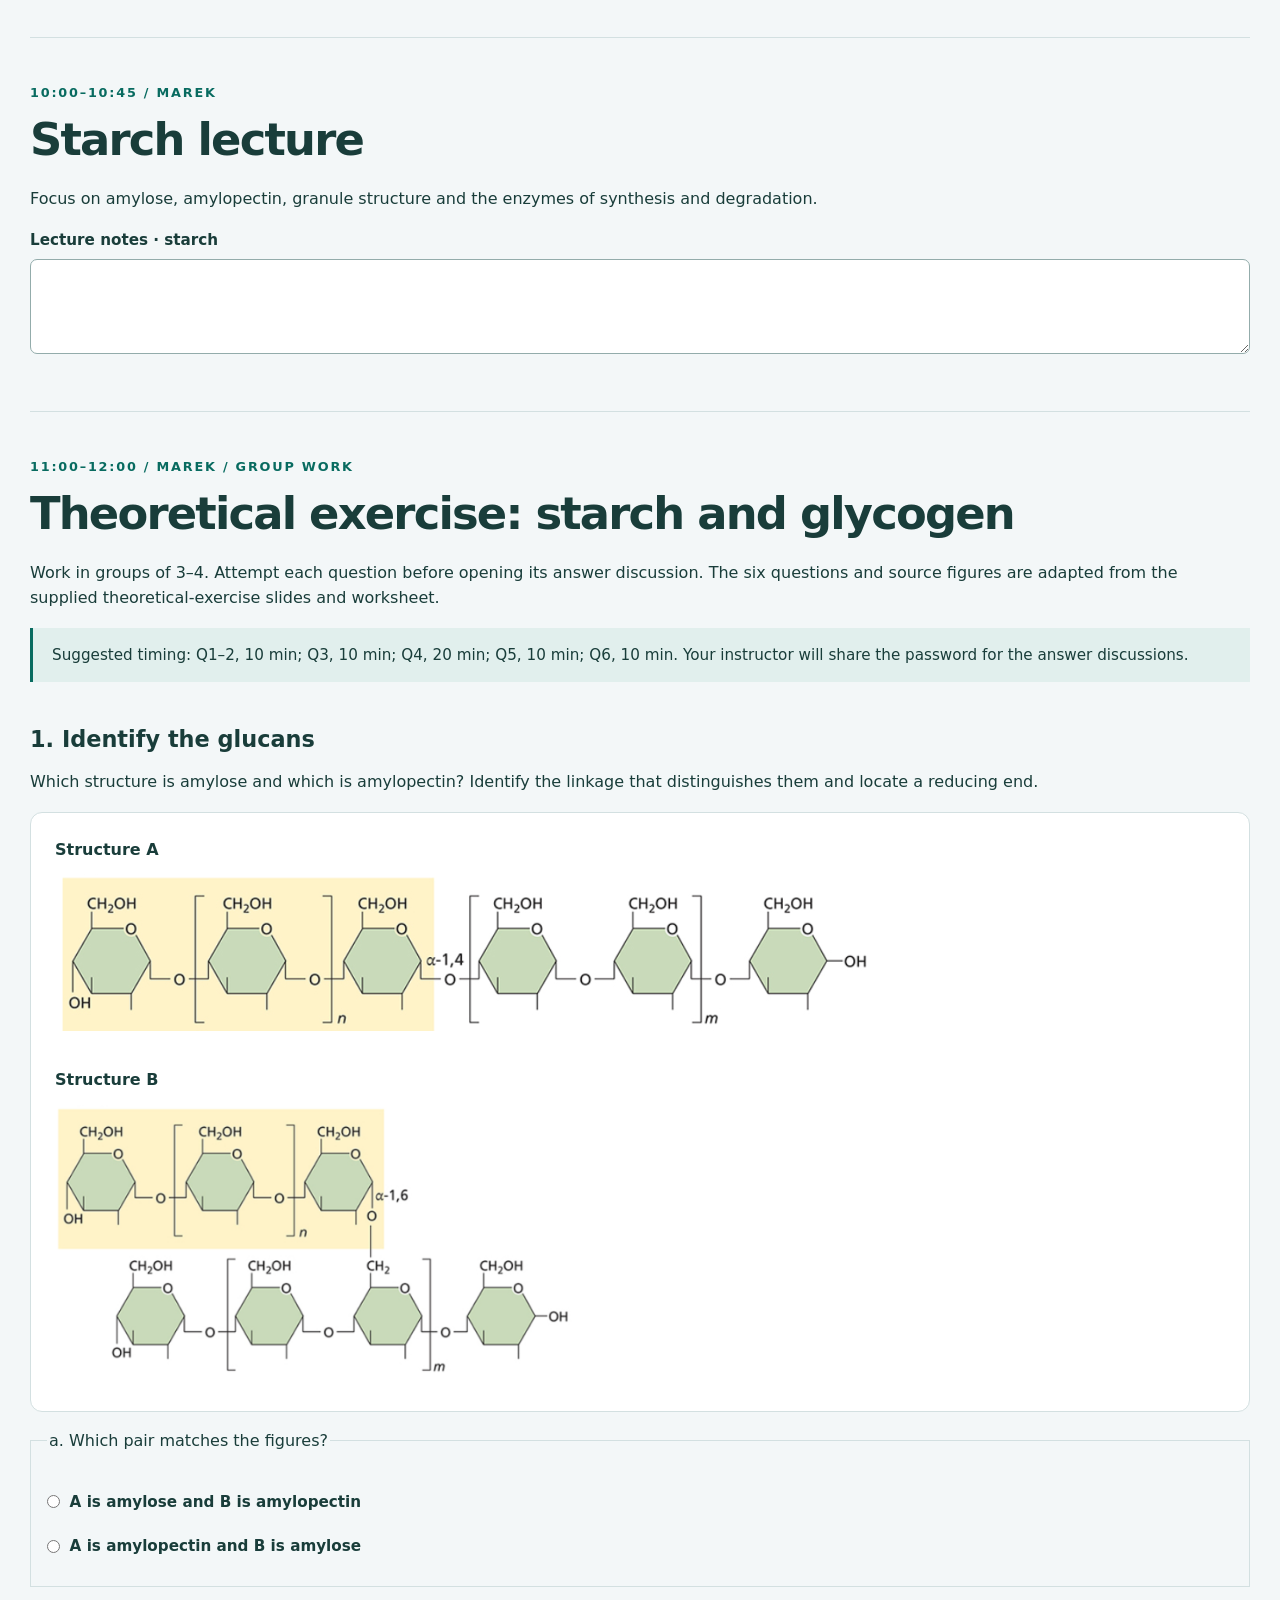
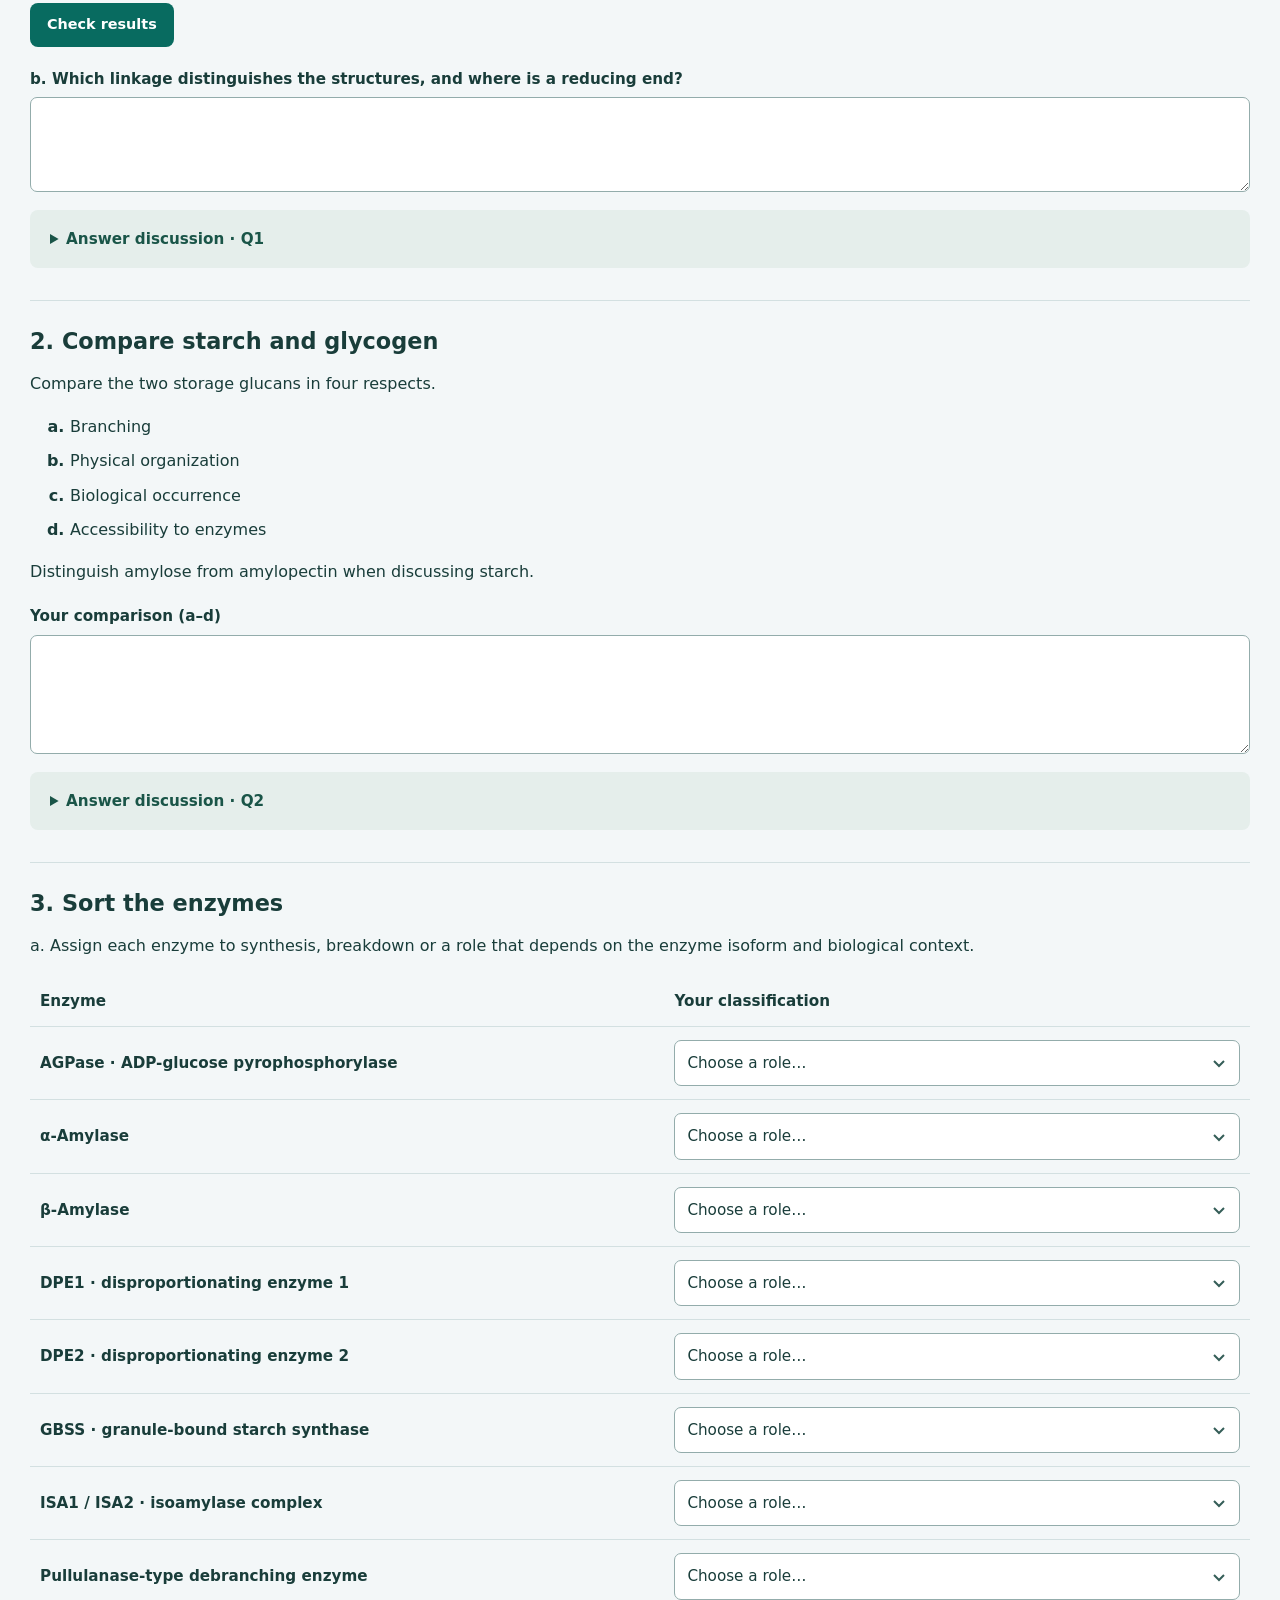
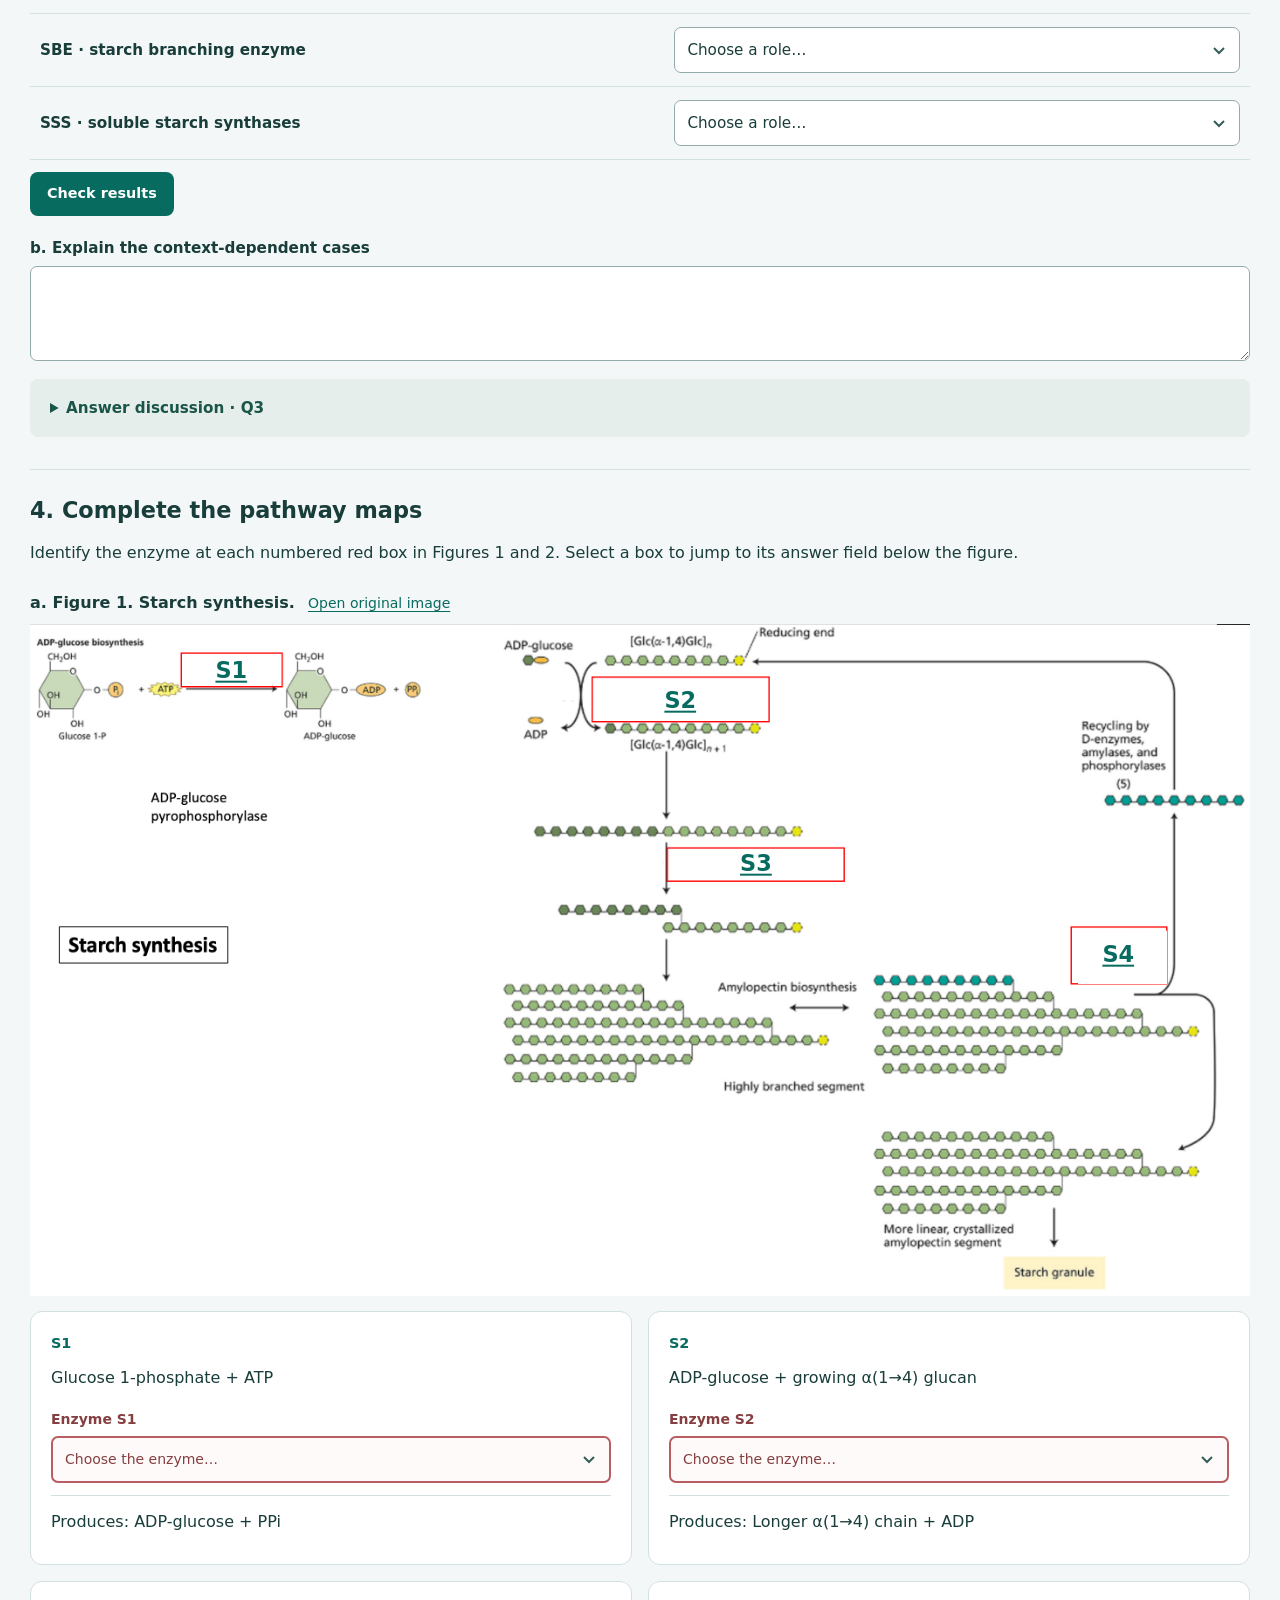
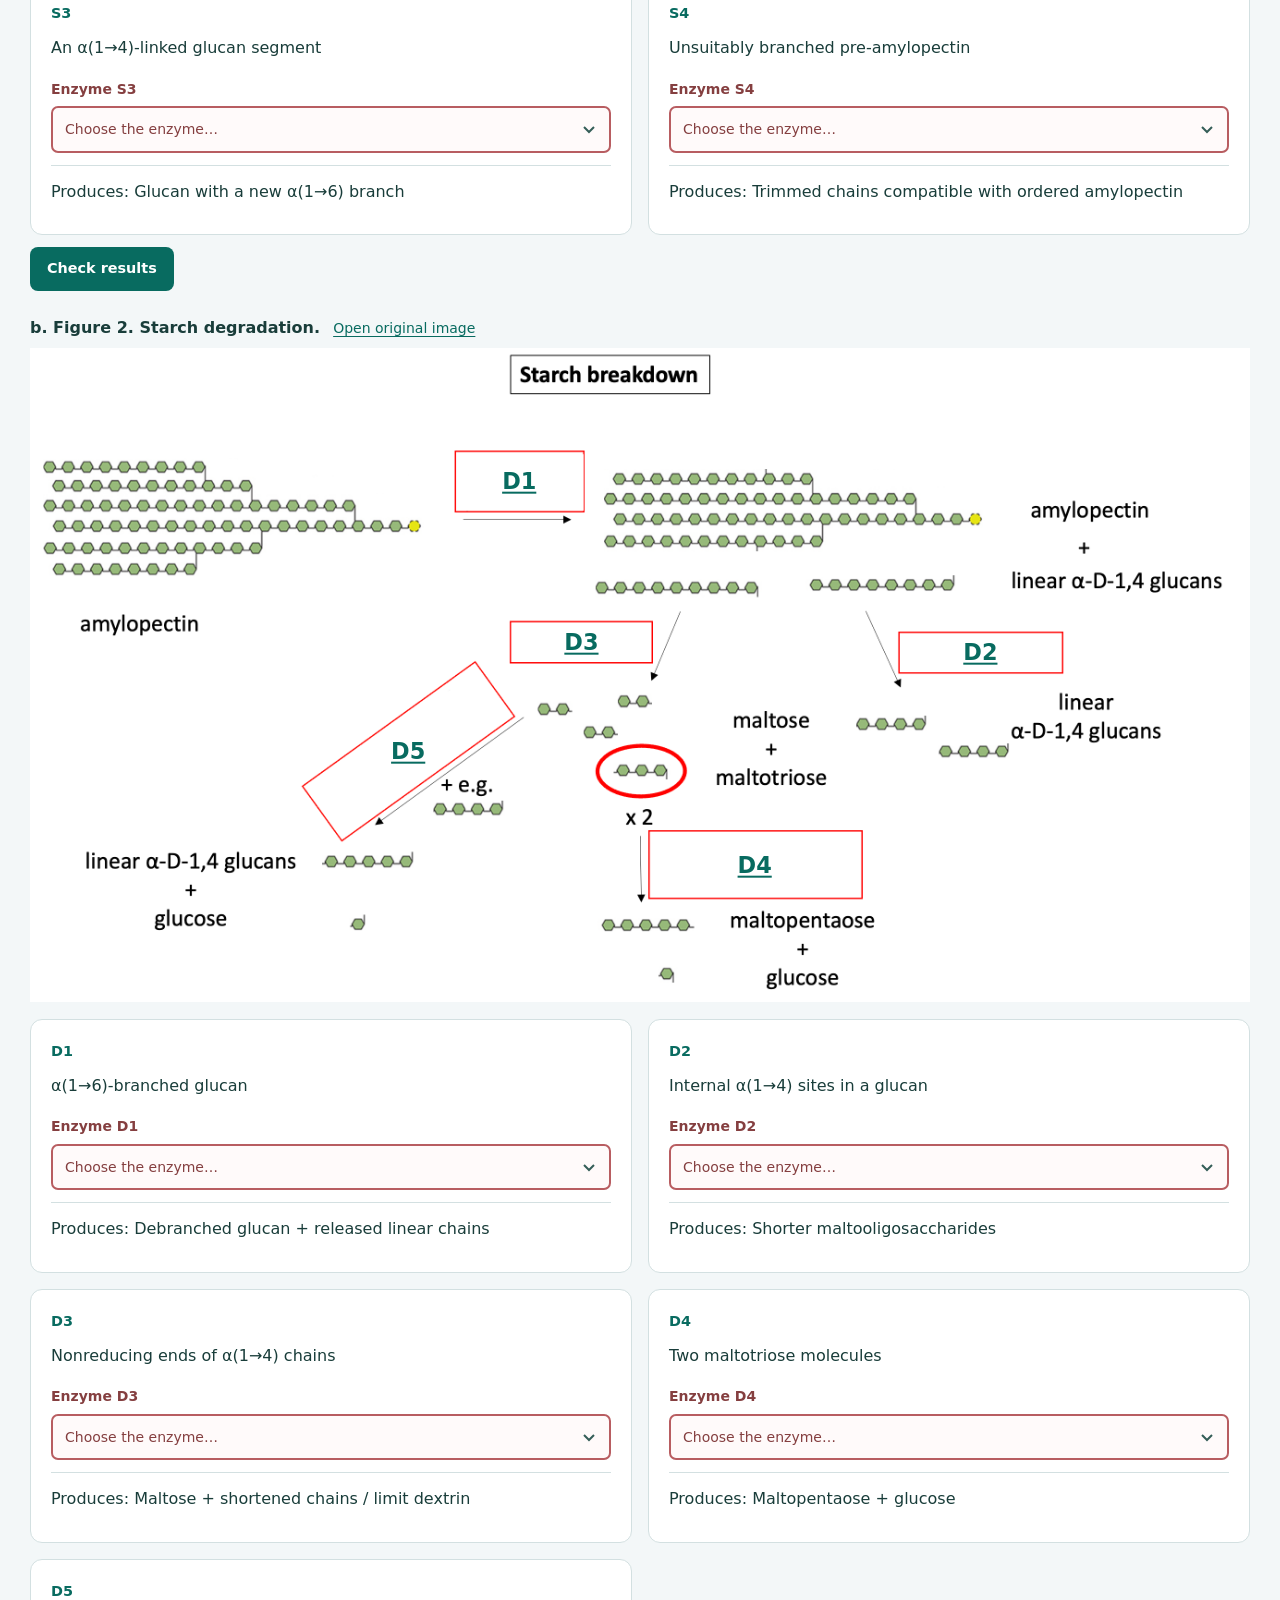
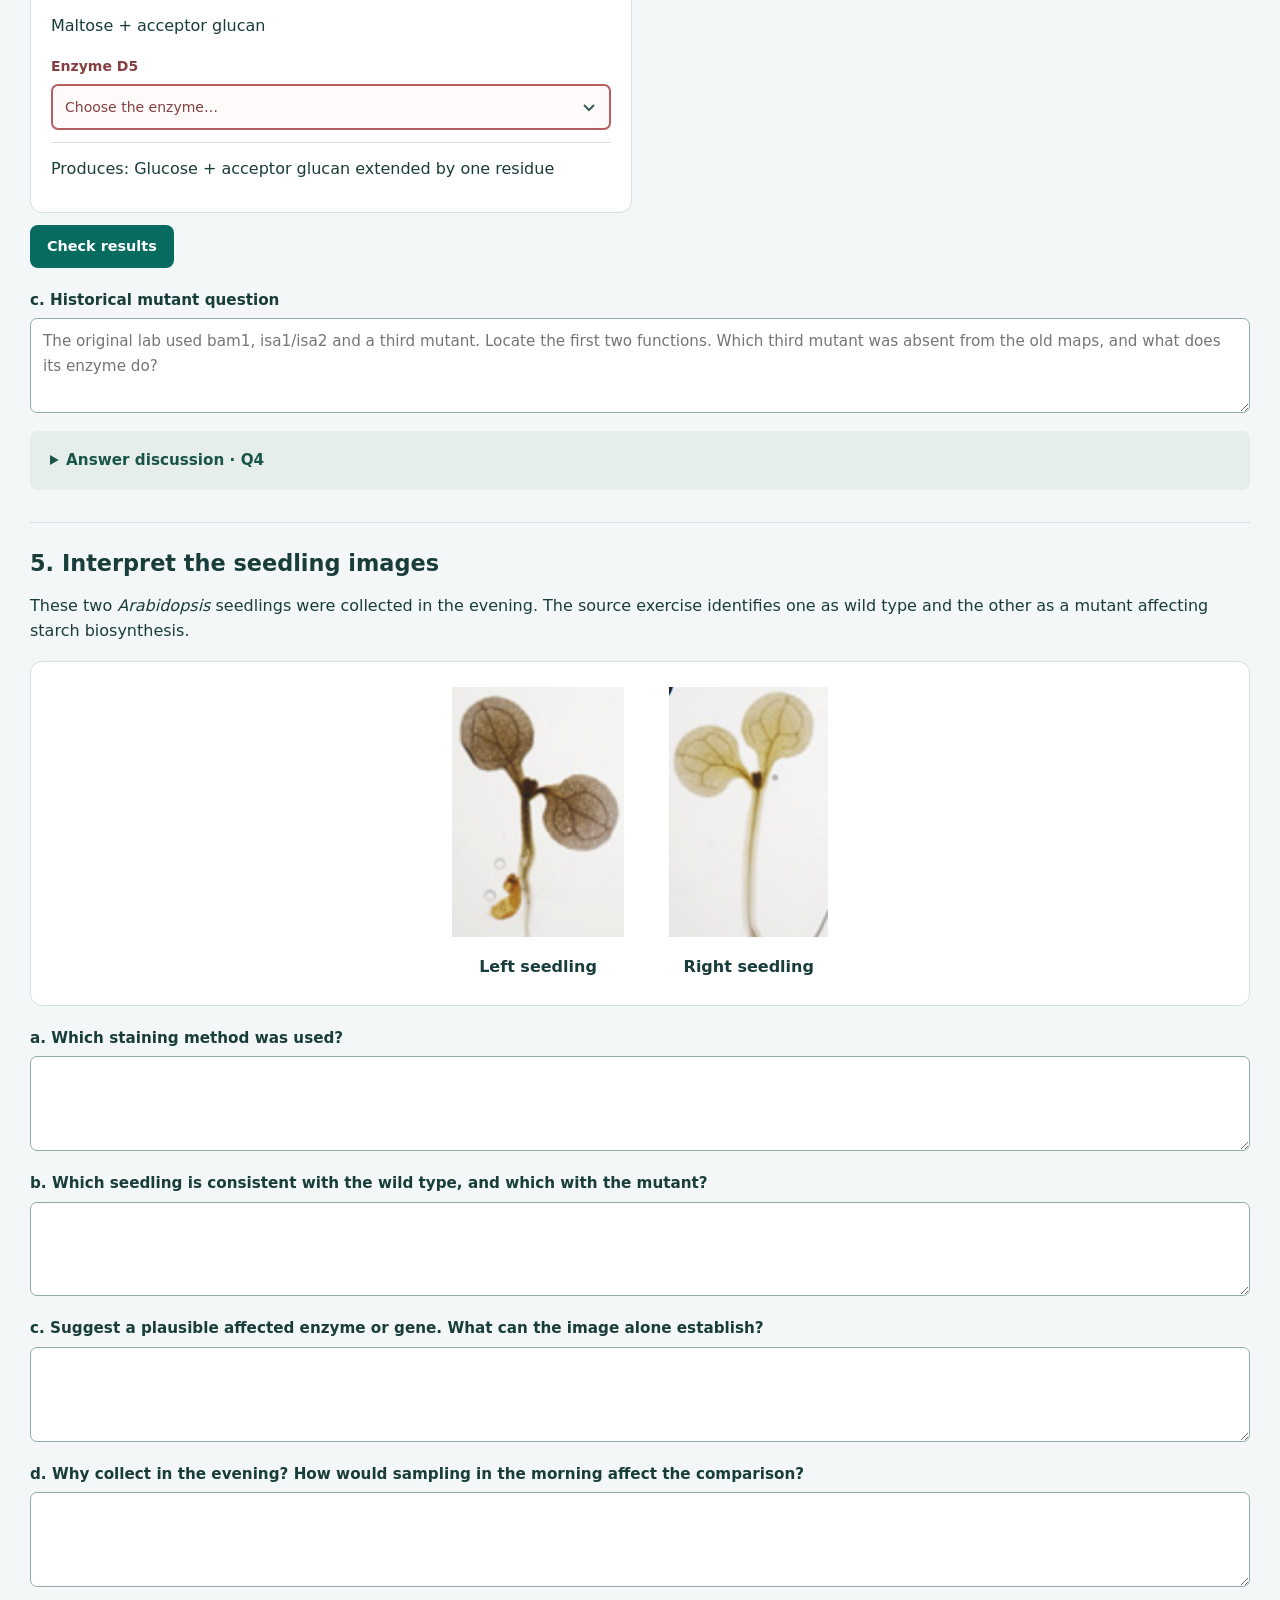
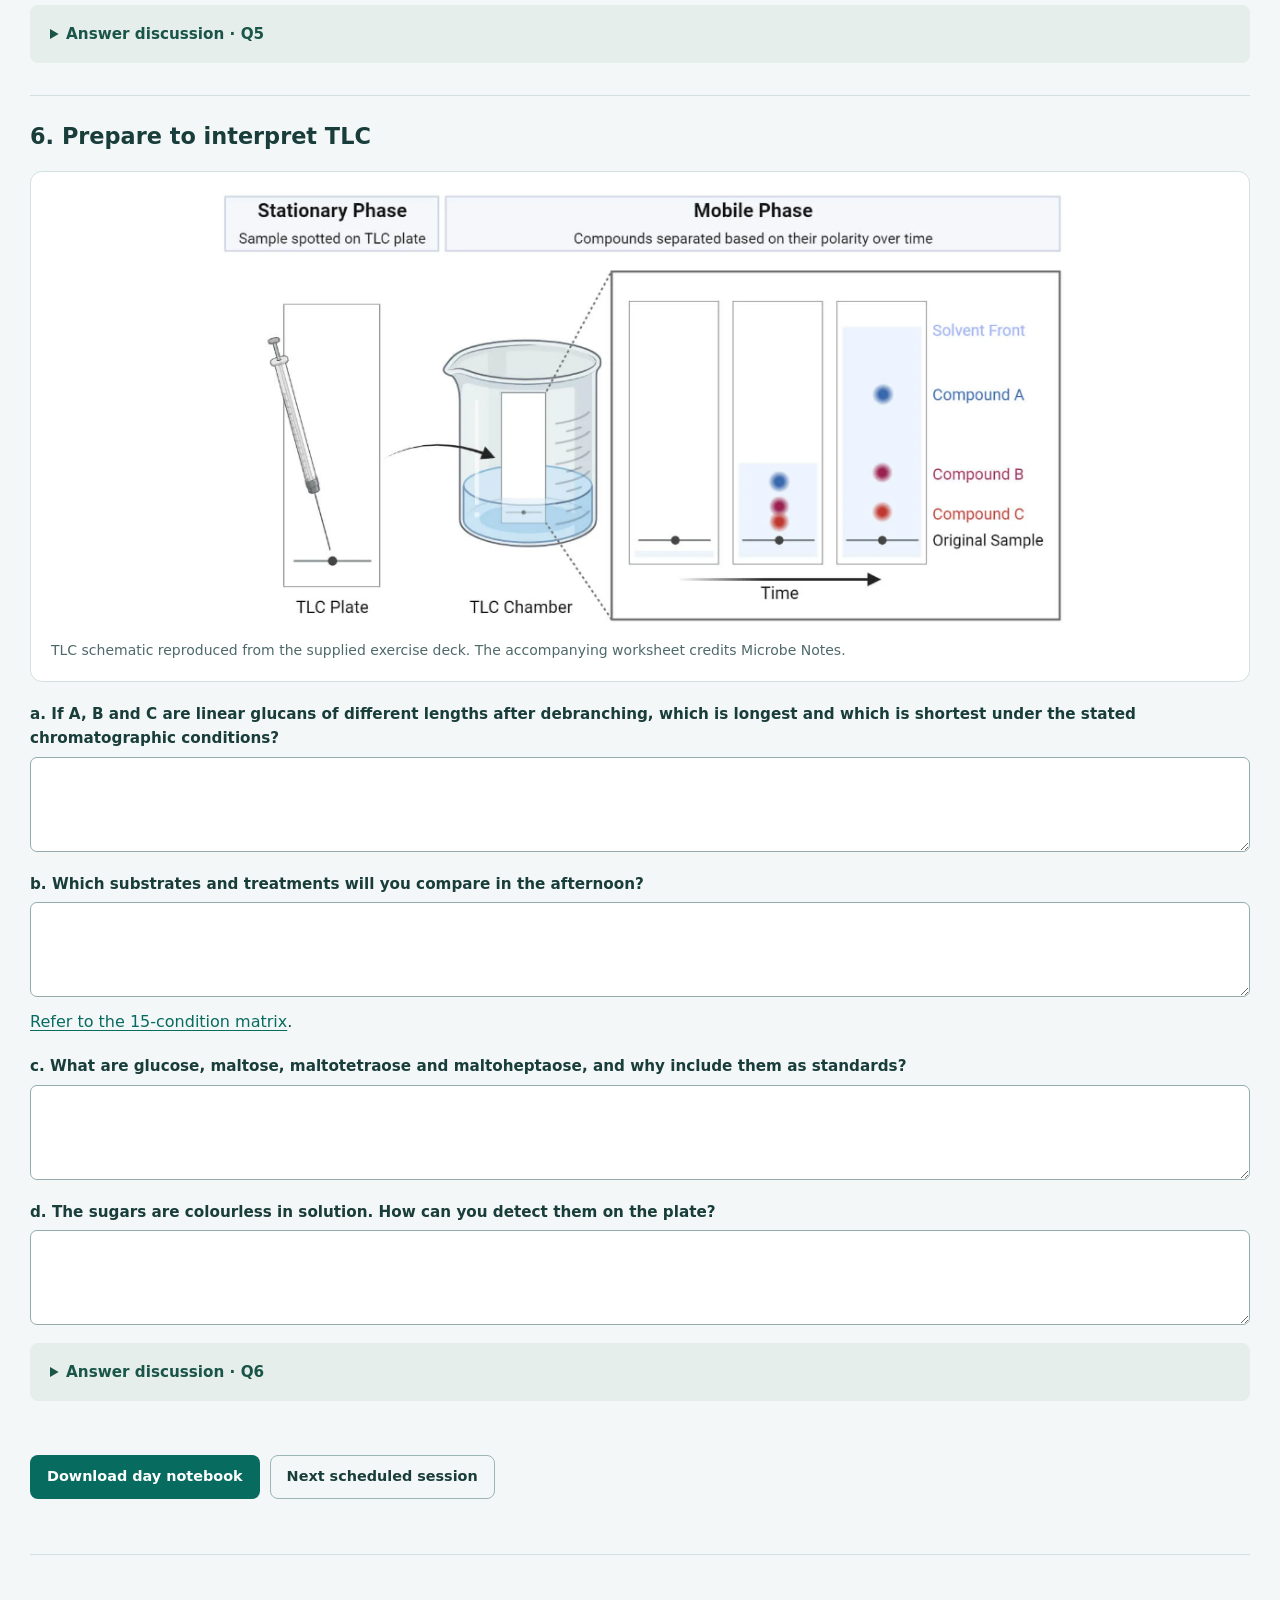
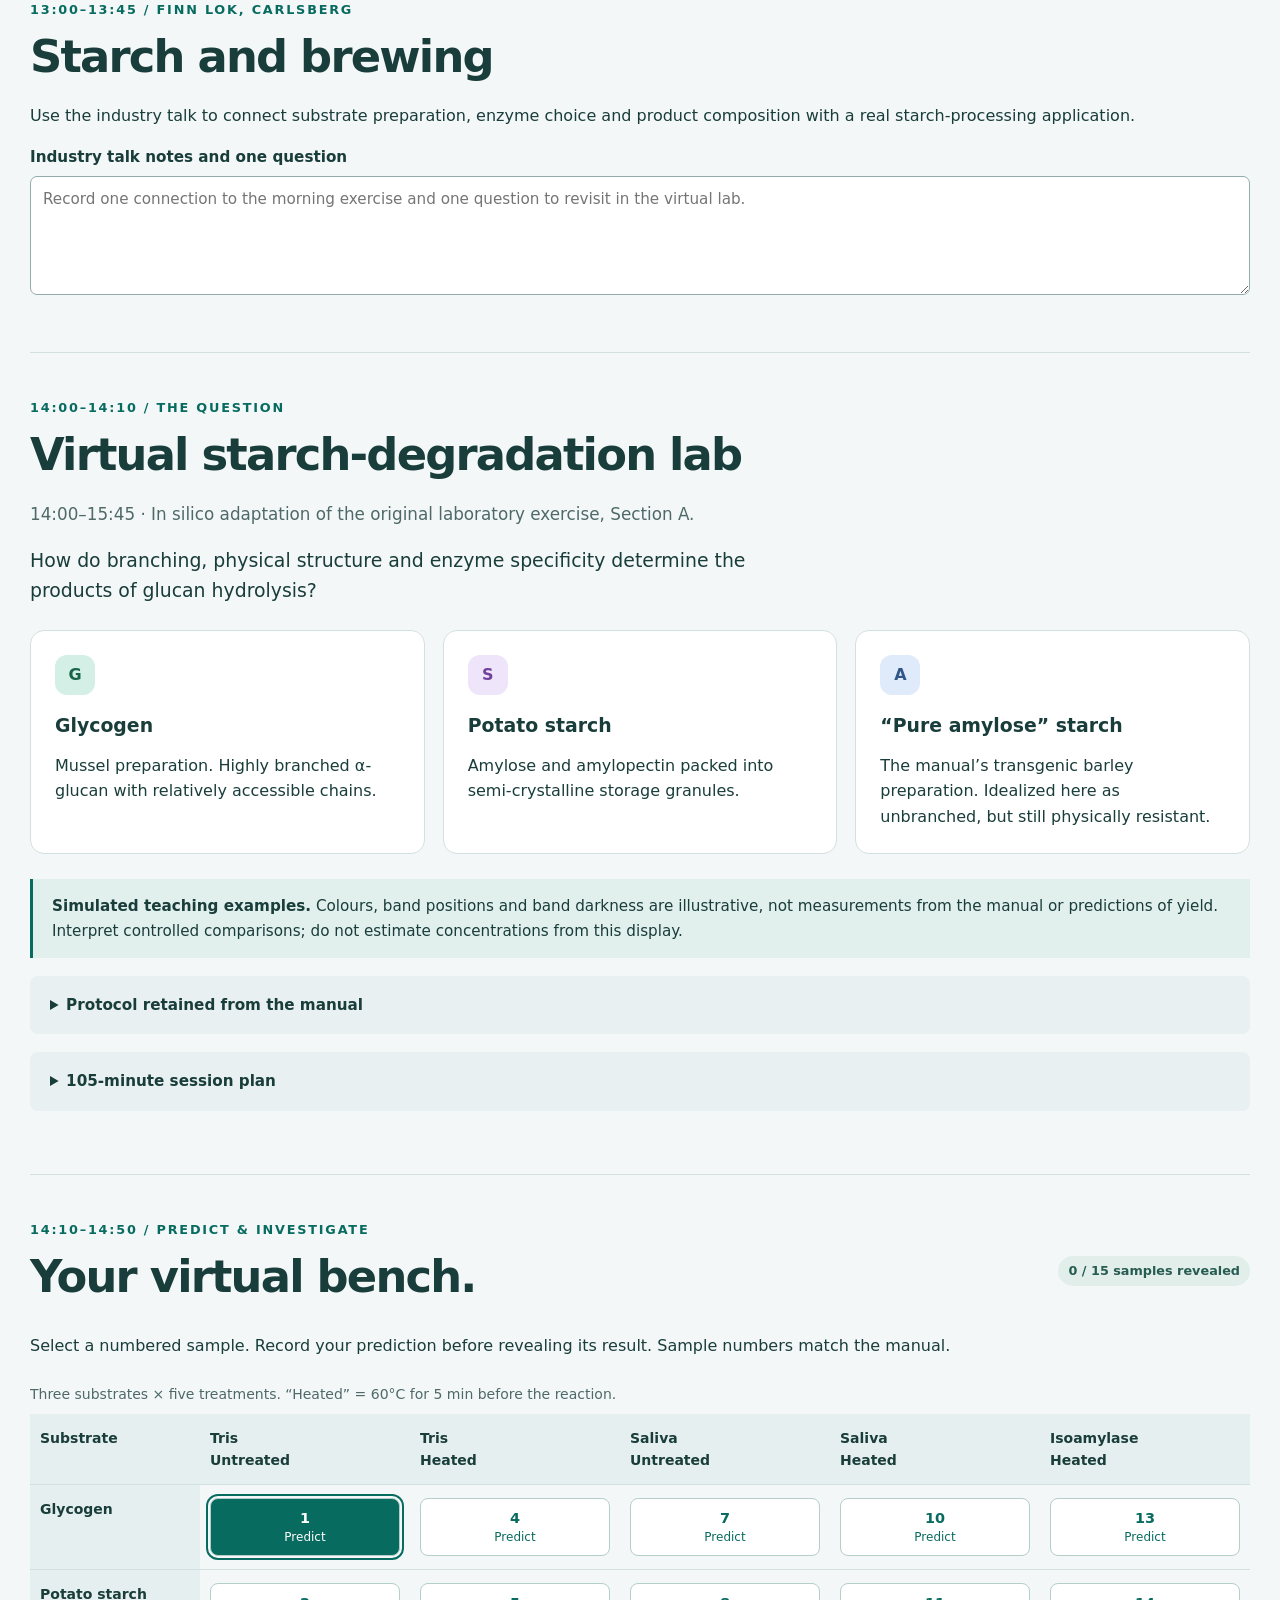
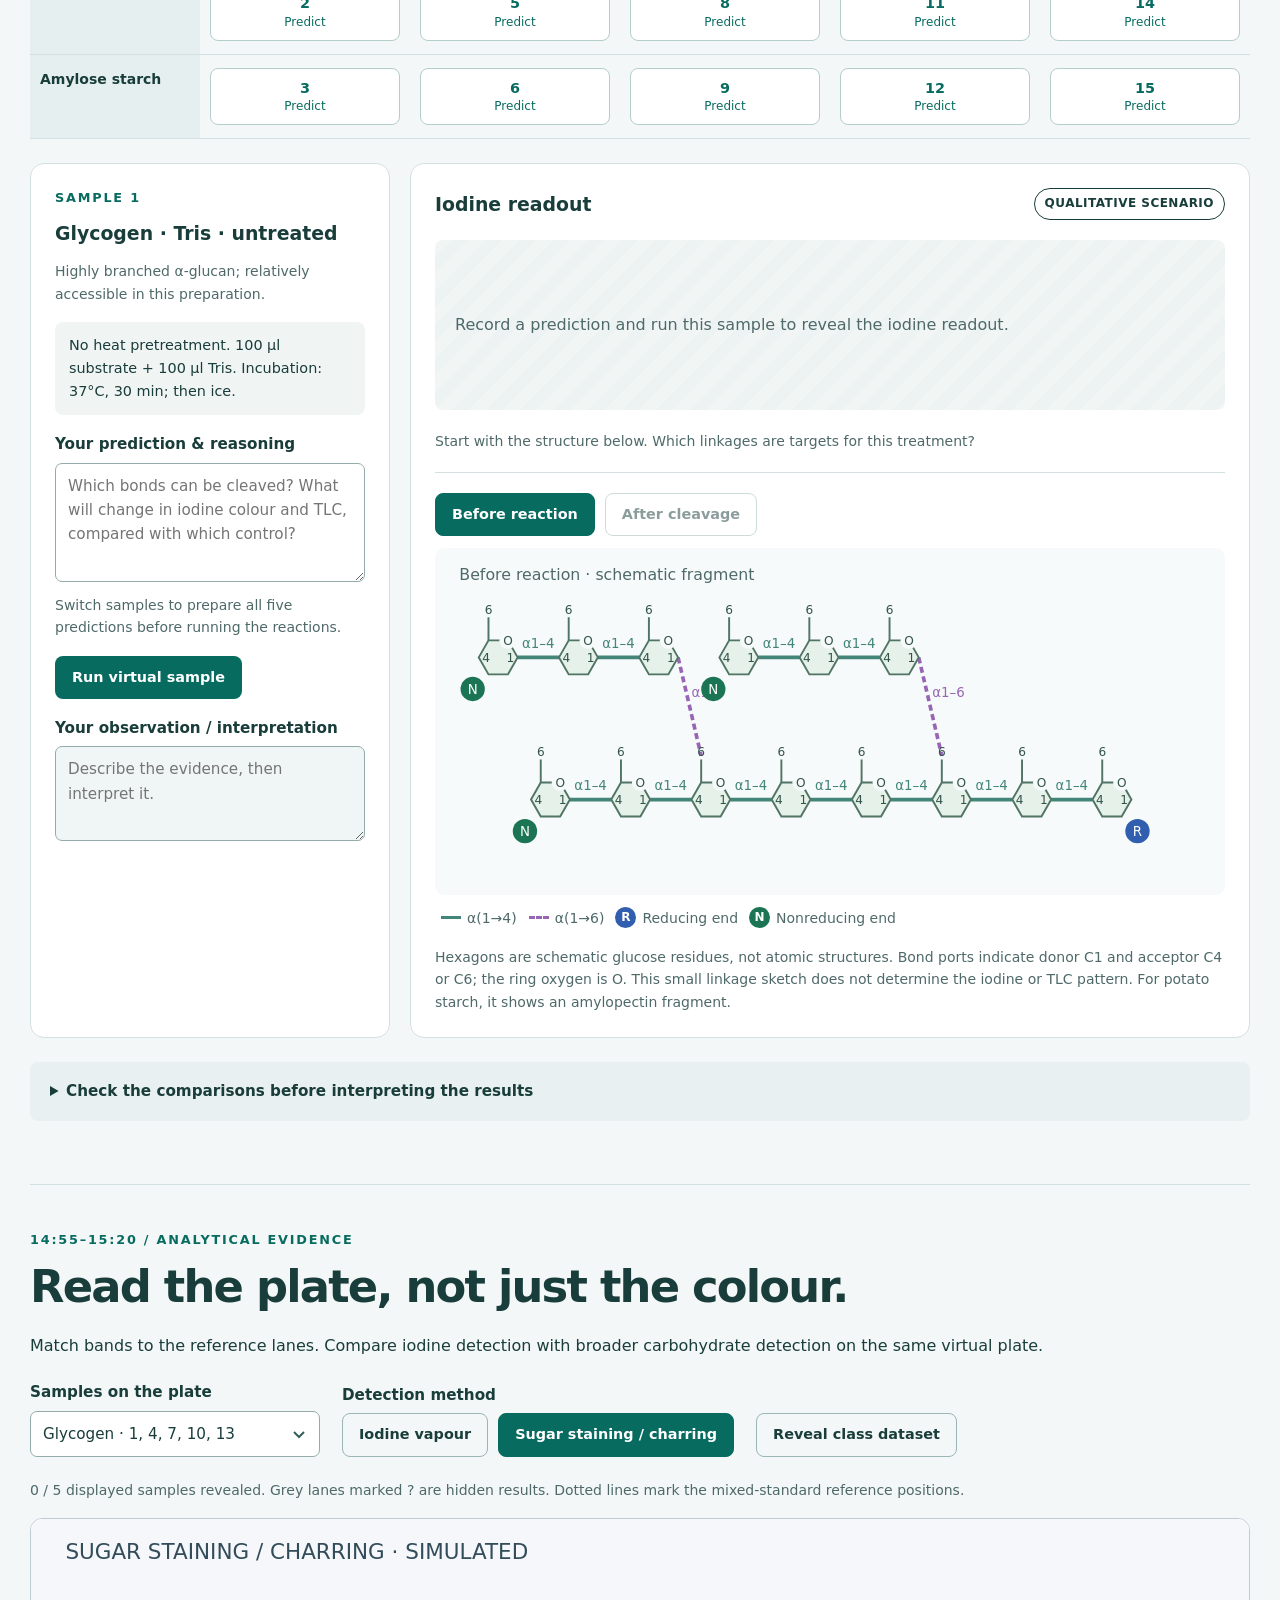
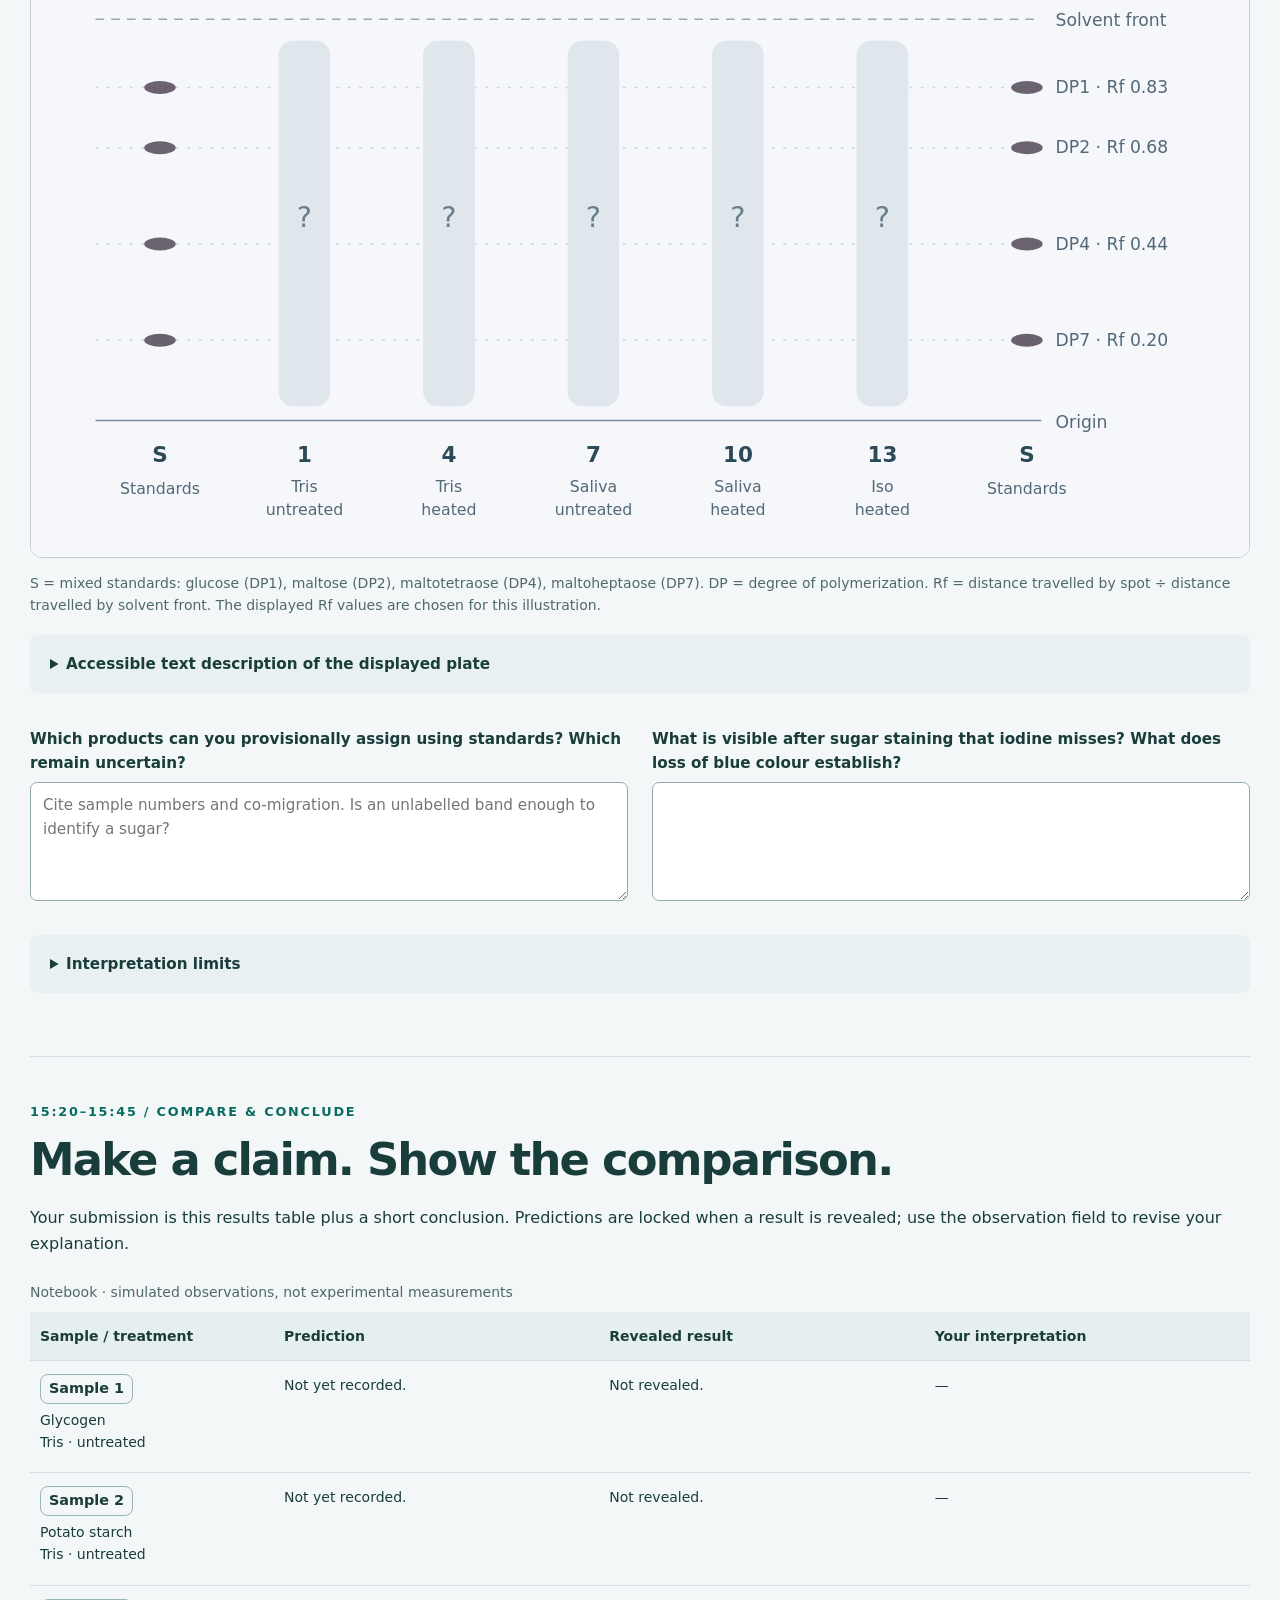
==== commit 5a0d23a8: "Match lettered exercise prompts and answer discussions" ====
--- a/index.html
+++ b/index.html
@@ -40,8 +40,8 @@
 <article class="question" id="theory-q1"><h3>1. Identify the glucans</h3><p>Which structure is amylose and which is amylopectin? Identify the linkage that distinguishes them and locate a reducing end.</p>
 <div class="structure-pair"><figure><figcaption><strong>Structure A</strong></figcaption><img src="assets/structure-a.png" alt="Structure A: glucose rings linked in an unbranched chain through α1,4 bonds, with a free anomeric hydroxyl at the right-hand end." width="832" height="157"></figure><figure><figcaption><strong>Structure B</strong></figcaption><img src="assets/structure-b.png" alt="Structure B: an α1,4-linked backbone bearing a side chain attached through an α1,6 linkage." width="594" height="308"></figure></div>
 <div class="selection-exercise">
-<fieldset data-save="glucan-pair" data-section="theory" data-prompt="Q1. Identification of structures A and B">
-<legend>Which pair matches the figures?</legend>
+<fieldset data-save="glucan-pair" data-section="theory" data-prompt="Q1a. Identification of structures A and B">
+<legend>a. Which pair matches the figures?</legend>
 <label><input type="radio" name="glucan-pair" value="A: amylose, B: amylopectin"> A is amylose and B is amylopectin</label>
 <label><input type="radio" name="glucan-pair" value="A: amylopectin, B: amylose"> A is amylopectin and B is amylose</label>
 </fieldset>
@@ -50,29 +50,34 @@
   <span role="status" class="check-summary"></span>
 </div>
 </div>
-<label>Which linkage distinguishes the structures, and where is a reducing end?<textarea data-save="theory-1" data-section="theory" data-prompt="Q1. Identify structures A and B, their linkages and a reducing end" rows="3"></textarea></label>
+<label>b. Which linkage distinguishes the structures, and where is a reducing end?<textarea data-save="theory-1" data-section="theory" data-prompt="Q1b. Linkages and reducing end" rows="3"></textarea></label>
 <details class="answer"><summary>Answer discussion · Q1</summary><div data-answer-key="q1">Unlock answers with JavaScript enabled.</div></details></article>
 
-<article class="question" id="theory-q2"><h3>2. Compare starch and glycogen</h3><p>Compare branching, physical organization, biological occurrence and accessibility to enzymes. Distinguish amylose from amylopectin when discussing starch.</p>
-<label>Your comparison<textarea data-save="theory-2" data-section="theory" data-prompt="Q2. Differences between starch and glycogen" rows="4"></textarea></label>
+<article class="question" id="theory-q2"><h3>2. Compare starch and glycogen</h3><p>Compare the two storage glucans in four respects.</p><ol type="a" class="answer-parts">
+<li>Branching</li>
+<li>Physical organization</li>
+<li>Biological occurrence</li>
+<li>Accessibility to enzymes</li>
+</ol><p> Distinguish amylose from amylopectin when discussing starch.</p>
+<label>Your comparison (a–d)<textarea data-save="theory-2" data-section="theory" data-prompt="Q2a–d. Branching, physical organization, occurrence and accessibility" rows="4"></textarea></label>
 <details class="answer"><summary>Answer discussion · Q2</summary><div data-answer-key="q2">Unlock answers with JavaScript enabled.</div></details></article>
 
-<article class="question" id="theory-q3"><h3>3. Sort the enzymes</h3><p>Assign each enzyme to synthesis, breakdown or a role that depends on the enzyme isoform and biological context. Explain any ambiguous classification.</p>
+<article class="question" id="theory-q3"><h3>3. Sort the enzymes</h3><p>a. Assign each enzyme to synthesis, breakdown or a role that depends on the enzyme isoform and biological context.</p>
 <div class="selection-exercise">
 <div class="table-scroll"><table class="enzyme-table"><thead><tr><th scope="col">Enzyme</th><th scope="col">Your classification</th></tr></thead><tbody>
-<tr><th scope="row">AGPase · ADP-glucose pyrophosphorylase</th><td><select aria-label="Classify AGPase · ADP-glucose pyrophosphorylase" data-save="theory-3-agpase" data-section="theory" data-prompt="Q3. AGPase · ADP-glucose pyrophosphorylase"><option value="">Choose a role…</option><option>Synthesis</option><option>Breakdown / product metabolism</option><option>Context dependent</option></select></td></tr><tr><th scope="row">α-Amylase</th><td><select aria-label="Classify α-Amylase" data-save="theory-3-alpha" data-section="theory" data-prompt="Q3. α-Amylase"><option value="">Choose a role…</option><option>Synthesis</option><option>Breakdown / product metabolism</option><option>Context dependent</option></select></td></tr><tr><th scope="row">β-Amylase</th><td><select aria-label="Classify β-Amylase" data-save="theory-3-beta" data-section="theory" data-prompt="Q3. β-Amylase"><option value="">Choose a role…</option><option>Synthesis</option><option>Breakdown / product metabolism</option><option>Context dependent</option></select></td></tr><tr><th scope="row">DPE1 · disproportionating enzyme 1</th><td><select aria-label="Classify DPE1 · disproportionating enzyme 1" data-save="theory-3-dpe1" data-section="theory" data-prompt="Q3. DPE1 · disproportionating enzyme 1"><option value="">Choose a role…</option><option>Synthesis</option><option>Breakdown / product metabolism</option><option>Context dependent</option></select></td></tr><tr><th scope="row">DPE2 · disproportionating enzyme 2</th><td><select aria-label="Classify DPE2 · disproportionating enzyme 2" data-save="theory-3-dpe2" data-section="theory" data-prompt="Q3. DPE2 · disproportionating enzyme 2"><option value="">Choose a role…</option><option>Synthesis</option><option>Breakdown / product metabolism</option><option>Context dependent</option></select></td></tr><tr><th scope="row">GBSS · granule-bound starch synthase</th><td><select aria-label="Classify GBSS · granule-bound starch synthase" data-save="theory-3-gbss" data-section="theory" data-prompt="Q3. GBSS · granule-bound starch synthase"><option value="">Choose a role…</option><option>Synthesis</option><option>Breakdown / product metabolism</option><option>Context dependent</option></select></td></tr><tr><th scope="row">ISA1 / ISA2 · isoamylase complex</th><td><select aria-label="Classify ISA1 / ISA2 · isoamylase complex" data-save="theory-3-isa" data-section="theory" data-prompt="Q3. ISA1 / ISA2 · isoamylase complex"><option value="">Choose a role…</option><option>Synthesis</option><option>Breakdown / product metabolism</option><option>Context dependent</option></select></td></tr><tr><th scope="row">Pullulanase-type debranching enzyme</th><td><select aria-label="Classify Pullulanase-type debranching enzyme" data-save="theory-3-pul" data-section="theory" data-prompt="Q3. Pullulanase-type debranching enzyme"><option value="">Choose a role…</option><option>Synthesis</option><option>Breakdown / product metabolism</option><option>Context dependent</option></select></td></tr><tr><th scope="row">SBE · starch branching enzyme</th><td><select aria-label="Classify SBE · starch branching enzyme" data-save="theory-3-sbe" data-section="theory" data-prompt="Q3. SBE · starch branching enzyme"><option value="">Choose a role…</option><option>Synthesis</option><option>Breakdown / product metabolism</option><option>Context dependent</option></select></td></tr><tr><th scope="row">SSS · soluble starch synthases</th><td><select aria-label="Classify SSS · soluble starch synthases" data-save="theory-3-sss" data-section="theory" data-prompt="Q3. SSS · soluble starch synthases"><option value="">Choose a role…</option><option>Synthesis</option><option>Breakdown / product metabolism</option><option>Context dependent</option></select></td></tr>
+<tr><th scope="row">AGPase · ADP-glucose pyrophosphorylase</th><td><select aria-label="Classify AGPase · ADP-glucose pyrophosphorylase" data-save="theory-3-agpase" data-section="theory" data-prompt="Q3a. AGPase · ADP-glucose pyrophosphorylase"><option value="">Choose a role…</option><option>Synthesis</option><option>Breakdown / product metabolism</option><option>Context dependent</option></select></td></tr><tr><th scope="row">α-Amylase</th><td><select aria-label="Classify α-Amylase" data-save="theory-3-alpha" data-section="theory" data-prompt="Q3a. α-Amylase"><option value="">Choose a role…</option><option>Synthesis</option><option>Breakdown / product metabolism</option><option>Context dependent</option></select></td></tr><tr><th scope="row">β-Amylase</th><td><select aria-label="Classify β-Amylase" data-save="theory-3-beta" data-section="theory" data-prompt="Q3a. β-Amylase"><option value="">Choose a role…</option><option>Synthesis</option><option>Breakdown / product metabolism</option><option>Context dependent</option></select></td></tr><tr><th scope="row">DPE1 · disproportionating enzyme 1</th><td><select aria-label="Classify DPE1 · disproportionating enzyme 1" data-save="theory-3-dpe1" data-section="theory" data-prompt="Q3a. DPE1 · disproportionating enzyme 1"><option value="">Choose a role…</option><option>Synthesis</option><option>Breakdown / product metabolism</option><option>Context dependent</option></select></td></tr><tr><th scope="row">DPE2 · disproportionating enzyme 2</th><td><select aria-label="Classify DPE2 · disproportionating enzyme 2" data-save="theory-3-dpe2" data-section="theory" data-prompt="Q3a. DPE2 · disproportionating enzyme 2"><option value="">Choose a role…</option><option>Synthesis</option><option>Breakdown / product metabolism</option><option>Context dependent</option></select></td></tr><tr><th scope="row">GBSS · granule-bound starch synthase</th><td><select aria-label="Classify GBSS · granule-bound starch synthase" data-save="theory-3-gbss" data-section="theory" data-prompt="Q3a. GBSS · granule-bound starch synthase"><option value="">Choose a role…</option><option>Synthesis</option><option>Breakdown / product metabolism</option><option>Context dependent</option></select></td></tr><tr><th scope="row">ISA1 / ISA2 · isoamylase complex</th><td><select aria-label="Classify ISA1 / ISA2 · isoamylase complex" data-save="theory-3-isa" data-section="theory" data-prompt="Q3a. ISA1 / ISA2 · isoamylase complex"><option value="">Choose a role…</option><option>Synthesis</option><option>Breakdown / product metabolism</option><option>Context dependent</option></select></td></tr><tr><th scope="row">Pullulanase-type debranching enzyme</th><td><select aria-label="Classify Pullulanase-type debranching enzyme" data-save="theory-3-pul" data-section="theory" data-prompt="Q3a. Pullulanase-type debranching enzyme"><option value="">Choose a role…</option><option>Synthesis</option><option>Breakdown / product metabolism</option><option>Context dependent</option></select></td></tr><tr><th scope="row">SBE · starch branching enzyme</th><td><select aria-label="Classify SBE · starch branching enzyme" data-save="theory-3-sbe" data-section="theory" data-prompt="Q3a. SBE · starch branching enzyme"><option value="">Choose a role…</option><option>Synthesis</option><option>Breakdown / product metabolism</option><option>Context dependent</option></select></td></tr><tr><th scope="row">SSS · soluble starch synthases</th><td><select aria-label="Classify SSS · soluble starch synthases" data-save="theory-3-sss" data-section="theory" data-prompt="Q3a. SSS · soluble starch synthases"><option value="">Choose a role…</option><option>Synthesis</option><option>Breakdown / product metabolism</option><option>Context dependent</option></select></td></tr>
 </tbody></table></div>
 <div class="check-controls" hidden>
   <button type="button" class="check-selections">Check results</button>
   <span role="status" class="check-summary"></span>
 </div>
 </div>
-<label>Explain the context-dependent cases<textarea data-save="theory-3-reason" data-section="theory" data-prompt="Q3. Reasoning about enzyme classification and isoforms" rows="3"></textarea></label>
+<label>b. Explain the context-dependent cases<textarea data-save="theory-3-reason" data-section="theory" data-prompt="Q3b. Reasoning about enzyme classification and isoforms" rows="3"></textarea></label>
 <details class="answer"><summary>Answer discussion · Q3</summary><div data-answer-key="q3">Unlock answers with JavaScript enabled.</div></details></article>
 
 <article class="question" id="theory-q4"><h3>4. Complete the pathway maps</h3><p>Identify the enzyme at each numbered red box in Figures 1 and 2. Select a box to jump to its answer field below the figure.</p>
 <figure class="pathway-figure" id="figure-starch-synthesis">
-  <figcaption><strong>Figure 1. Starch synthesis.</strong> <a href="assets/starch-synthesis.png">Open original image</a></figcaption>
+  <figcaption><strong>a. Figure 1. Starch synthesis.</strong> <a href="assets/starch-synthesis.png">Open original image</a></figcaption>
   <div class="pathway-image">
     <img src="assets/starch-synthesis.png" alt="Synthesis from glucose 1-phosphate through ADP-glucose, chain elongation, branching and trimming to form an ordered starch granule.">
     <a class="pathway-marker" href="#path-S1" aria-label="Go to enzyme S1" style="left: 16.5%; top: 6.9%">S1</a>
@@ -83,34 +88,34 @@
 </figure>
 <div class="selection-exercise">
 <div class="pathway-map" aria-label="Starch synthesis reaction map">
-<div class="reaction-step"><span class="reaction-label">S1</span><p>Glucose 1-phosphate + ATP</p><label for="path-S1">Enzyme S1<select id="path-S1" data-save="theory-4-s1" data-section="theory" data-prompt="Q4. Enzyme S1: Glucose 1-phosphate + ATP to ADP-glucose + PPi"><option value="">Choose the enzyme…</option>
-  <option value="AGPase">ADP-glucose pyrophosphorylase (AGPase)</option>
-  <option value="Starch synthases (SSS / GBSS)">Soluble starch synthase (SSS) / granule-bound starch synthase (GBSS)</option>
-  <option value="SBE">Starch branching enzyme (SBE)</option>
-  <option value="ISA1 / ISA2 complex">Isoamylase 1 / isoamylase 2 complex (ISA1 / ISA2)</option>
-  <option value="Isoamylase / pullulanase-type debrancher">Isoamylase / pullulanase-type debranching enzyme</option>
-  <option value="α-Amylase">α-Amylase</option>
-  <option value="β-Amylase">β-Amylase</option>
-  <option value="DPE1">Disproportionating enzyme 1 (DPE1)</option>
-  <option value="DPE2">Disproportionating enzyme 2 (DPE2)</option></select></label><p class="reaction-product">Produces: ADP-glucose + PPi</p></div><div class="reaction-step"><span class="reaction-label">S2</span><p>ADP-glucose + growing α(1→4) glucan</p><label for="path-S2">Enzyme S2<select id="path-S2" data-save="theory-4-s2" data-section="theory" data-prompt="Q4. Enzyme S2: ADP-glucose + growing α(1→4) glucan to Longer α(1→4) chain + ADP"><option value="">Choose the enzyme…</option>
-  <option value="AGPase">ADP-glucose pyrophosphorylase (AGPase)</option>
-  <option value="Starch synthases (SSS / GBSS)">Soluble starch synthase (SSS) / granule-bound starch synthase (GBSS)</option>
-  <option value="SBE">Starch branching enzyme (SBE)</option>
-  <option value="ISA1 / ISA2 complex">Isoamylase 1 / isoamylase 2 complex (ISA1 / ISA2)</option>
-  <option value="Isoamylase / pullulanase-type debrancher">Isoamylase / pullulanase-type debranching enzyme</option>
-  <option value="α-Amylase">α-Amylase</option>
-  <option value="β-Amylase">β-Amylase</option>
-  <option value="DPE1">Disproportionating enzyme 1 (DPE1)</option>
-  <option value="DPE2">Disproportionating enzyme 2 (DPE2)</option></select></label><p class="reaction-product">Produces: Longer α(1→4) chain + ADP</p></div><div class="reaction-step"><span class="reaction-label">S3</span><p>An α(1→4)-linked glucan segment</p><label for="path-S3">Enzyme S3<select id="path-S3" data-save="theory-4-s3" data-section="theory" data-prompt="Q4. Enzyme S3: An α(1→4)-linked glucan segment to Glucan with a new α(1→6) branch"><option value="">Choose the enzyme…</option>
-  <option value="AGPase">ADP-glucose pyrophosphorylase (AGPase)</option>
-  <option value="Starch synthases (SSS / GBSS)">Soluble starch synthase (SSS) / granule-bound starch synthase (GBSS)</option>
-  <option value="SBE">Starch branching enzyme (SBE)</option>
-  <option value="ISA1 / ISA2 complex">Isoamylase 1 / isoamylase 2 complex (ISA1 / ISA2)</option>
-  <option value="Isoamylase / pullulanase-type debrancher">Isoamylase / pullulanase-type debranching enzyme</option>
-  <option value="α-Amylase">α-Amylase</option>
-  <option value="β-Amylase">β-Amylase</option>
-  <option value="DPE1">Disproportionating enzyme 1 (DPE1)</option>
-  <option value="DPE2">Disproportionating enzyme 2 (DPE2)</option></select></label><p class="reaction-product">Produces: Glucan with a new α(1→6) branch</p></div><div class="reaction-step"><span class="reaction-label">S4</span><p>Unsuitably branched pre-amylopectin</p><label for="path-S4">Enzyme S4<select id="path-S4" data-save="theory-4-s4" data-section="theory" data-prompt="Q4. Enzyme S4: Unsuitably branched pre-amylopectin to Trimmed chains compatible with ordered amylopectin"><option value="">Choose the enzyme…</option>
+<div class="reaction-step"><span class="reaction-label">S1</span><p>Glucose 1-phosphate + ATP</p><label for="path-S1">Enzyme S1<select id="path-S1" data-save="theory-4-s1" data-section="theory" data-prompt="Q4a. Enzyme S1: Glucose 1-phosphate + ATP to ADP-glucose + PPi"><option value="">Choose the enzyme…</option>
+  <option value="AGPase">ADP-glucose pyrophosphorylase (AGPase)</option>
+  <option value="Starch synthases (SSS / GBSS)">Soluble starch synthase (SSS) / granule-bound starch synthase (GBSS)</option>
+  <option value="SBE">Starch branching enzyme (SBE)</option>
+  <option value="ISA1 / ISA2 complex">Isoamylase 1 / isoamylase 2 complex (ISA1 / ISA2)</option>
+  <option value="Isoamylase / pullulanase-type debrancher">Isoamylase / pullulanase-type debranching enzyme</option>
+  <option value="α-Amylase">α-Amylase</option>
+  <option value="β-Amylase">β-Amylase</option>
+  <option value="DPE1">Disproportionating enzyme 1 (DPE1)</option>
+  <option value="DPE2">Disproportionating enzyme 2 (DPE2)</option></select></label><p class="reaction-product">Produces: ADP-glucose + PPi</p></div><div class="reaction-step"><span class="reaction-label">S2</span><p>ADP-glucose + growing α(1→4) glucan</p><label for="path-S2">Enzyme S2<select id="path-S2" data-save="theory-4-s2" data-section="theory" data-prompt="Q4a. Enzyme S2: ADP-glucose + growing α(1→4) glucan to Longer α(1→4) chain + ADP"><option value="">Choose the enzyme…</option>
+  <option value="AGPase">ADP-glucose pyrophosphorylase (AGPase)</option>
+  <option value="Starch synthases (SSS / GBSS)">Soluble starch synthase (SSS) / granule-bound starch synthase (GBSS)</option>
+  <option value="SBE">Starch branching enzyme (SBE)</option>
+  <option value="ISA1 / ISA2 complex">Isoamylase 1 / isoamylase 2 complex (ISA1 / ISA2)</option>
+  <option value="Isoamylase / pullulanase-type debrancher">Isoamylase / pullulanase-type debranching enzyme</option>
+  <option value="α-Amylase">α-Amylase</option>
+  <option value="β-Amylase">β-Amylase</option>
+  <option value="DPE1">Disproportionating enzyme 1 (DPE1)</option>
+  <option value="DPE2">Disproportionating enzyme 2 (DPE2)</option></select></label><p class="reaction-product">Produces: Longer α(1→4) chain + ADP</p></div><div class="reaction-step"><span class="reaction-label">S3</span><p>An α(1→4)-linked glucan segment</p><label for="path-S3">Enzyme S3<select id="path-S3" data-save="theory-4-s3" data-section="theory" data-prompt="Q4a. Enzyme S3: An α(1→4)-linked glucan segment to Glucan with a new α(1→6) branch"><option value="">Choose the enzyme…</option>
+  <option value="AGPase">ADP-glucose pyrophosphorylase (AGPase)</option>
+  <option value="Starch synthases (SSS / GBSS)">Soluble starch synthase (SSS) / granule-bound starch synthase (GBSS)</option>
+  <option value="SBE">Starch branching enzyme (SBE)</option>
+  <option value="ISA1 / ISA2 complex">Isoamylase 1 / isoamylase 2 complex (ISA1 / ISA2)</option>
+  <option value="Isoamylase / pullulanase-type debrancher">Isoamylase / pullulanase-type debranching enzyme</option>
+  <option value="α-Amylase">α-Amylase</option>
+  <option value="β-Amylase">β-Amylase</option>
+  <option value="DPE1">Disproportionating enzyme 1 (DPE1)</option>
+  <option value="DPE2">Disproportionating enzyme 2 (DPE2)</option></select></label><p class="reaction-product">Produces: Glucan with a new α(1→6) branch</p></div><div class="reaction-step"><span class="reaction-label">S4</span><p>Unsuitably branched pre-amylopectin</p><label for="path-S4">Enzyme S4<select id="path-S4" data-save="theory-4-s4" data-section="theory" data-prompt="Q4a. Enzyme S4: Unsuitably branched pre-amylopectin to Trimmed chains compatible with ordered amylopectin"><option value="">Choose the enzyme…</option>
   <option value="AGPase">ADP-glucose pyrophosphorylase (AGPase)</option>
   <option value="Starch synthases (SSS / GBSS)">Soluble starch synthase (SSS) / granule-bound starch synthase (GBSS)</option>
   <option value="SBE">Starch branching enzyme (SBE)</option>
@@ -127,7 +132,7 @@
 </div>
 </div>
 <figure class="pathway-figure" id="figure-starch-degradation">
-  <figcaption><strong>Figure 2. Starch degradation.</strong> <a href="assets/starch-degradation.png">Open original image</a></figcaption>
+  <figcaption><strong>b. Figure 2. Starch degradation.</strong> <a href="assets/starch-degradation.png">Open original image</a></figcaption>
   <div class="pathway-image">
     <img src="assets/starch-degradation.png" alt="Amylopectin releases linear glucans. Separate arrows trace their breakdown and the subsequent metabolism of maltose and maltotriose.">
     <a class="pathway-marker" href="#path-D1" aria-label="Go to enzyme D1" style="left: 40.1%; top: 20.3%">D1</a>
@@ -139,43 +144,43 @@
 </figure>
 <div class="selection-exercise">
 <div class="pathway-map" aria-label="Starch breakdown reaction map">
-<div class="reaction-step"><span class="reaction-label">D1</span><p>α(1→6)-branched glucan</p><label for="path-D1">Enzyme D1<select id="path-D1" data-save="theory-4-d1" data-section="theory" data-prompt="Q4. Enzyme D1: α(1→6)-branched glucan to Debranched glucan + released linear chains"><option value="">Choose the enzyme…</option>
-  <option value="AGPase">ADP-glucose pyrophosphorylase (AGPase)</option>
-  <option value="Starch synthases (SSS / GBSS)">Soluble starch synthase (SSS) / granule-bound starch synthase (GBSS)</option>
-  <option value="SBE">Starch branching enzyme (SBE)</option>
-  <option value="ISA1 / ISA2 complex">Isoamylase 1 / isoamylase 2 complex (ISA1 / ISA2)</option>
-  <option value="Isoamylase / pullulanase-type debrancher">Isoamylase / pullulanase-type debranching enzyme</option>
-  <option value="α-Amylase">α-Amylase</option>
-  <option value="β-Amylase">β-Amylase</option>
-  <option value="DPE1">Disproportionating enzyme 1 (DPE1)</option>
-  <option value="DPE2">Disproportionating enzyme 2 (DPE2)</option></select></label><p class="reaction-product">Produces: Debranched glucan + released linear chains</p></div><div class="reaction-step"><span class="reaction-label">D2</span><p>Internal α(1→4) sites in a glucan</p><label for="path-D2">Enzyme D2<select id="path-D2" data-save="theory-4-d2" data-section="theory" data-prompt="Q4. Enzyme D2: Internal α(1→4) sites in a glucan to Shorter maltooligosaccharides"><option value="">Choose the enzyme…</option>
-  <option value="AGPase">ADP-glucose pyrophosphorylase (AGPase)</option>
-  <option value="Starch synthases (SSS / GBSS)">Soluble starch synthase (SSS) / granule-bound starch synthase (GBSS)</option>
-  <option value="SBE">Starch branching enzyme (SBE)</option>
-  <option value="ISA1 / ISA2 complex">Isoamylase 1 / isoamylase 2 complex (ISA1 / ISA2)</option>
-  <option value="Isoamylase / pullulanase-type debrancher">Isoamylase / pullulanase-type debranching enzyme</option>
-  <option value="α-Amylase">α-Amylase</option>
-  <option value="β-Amylase">β-Amylase</option>
-  <option value="DPE1">Disproportionating enzyme 1 (DPE1)</option>
-  <option value="DPE2">Disproportionating enzyme 2 (DPE2)</option></select></label><p class="reaction-product">Produces: Shorter maltooligosaccharides</p></div><div class="reaction-step"><span class="reaction-label">D3</span><p>Nonreducing ends of α(1→4) chains</p><label for="path-D3">Enzyme D3<select id="path-D3" data-save="theory-4-d3" data-section="theory" data-prompt="Q4. Enzyme D3: Nonreducing ends of α(1→4) chains to Maltose + shortened chains / limit dextrin"><option value="">Choose the enzyme…</option>
-  <option value="AGPase">ADP-glucose pyrophosphorylase (AGPase)</option>
-  <option value="Starch synthases (SSS / GBSS)">Soluble starch synthase (SSS) / granule-bound starch synthase (GBSS)</option>
-  <option value="SBE">Starch branching enzyme (SBE)</option>
-  <option value="ISA1 / ISA2 complex">Isoamylase 1 / isoamylase 2 complex (ISA1 / ISA2)</option>
-  <option value="Isoamylase / pullulanase-type debrancher">Isoamylase / pullulanase-type debranching enzyme</option>
-  <option value="α-Amylase">α-Amylase</option>
-  <option value="β-Amylase">β-Amylase</option>
-  <option value="DPE1">Disproportionating enzyme 1 (DPE1)</option>
-  <option value="DPE2">Disproportionating enzyme 2 (DPE2)</option></select></label><p class="reaction-product">Produces: Maltose + shortened chains / limit dextrin</p></div><div class="reaction-step"><span class="reaction-label">D4</span><p>Two maltotriose molecules</p><label for="path-D4">Enzyme D4<select id="path-D4" data-save="theory-4-d4" data-section="theory" data-prompt="Q4. Enzyme D4: Two maltotriose molecules to Maltopentaose + glucose"><option value="">Choose the enzyme…</option>
-  <option value="AGPase">ADP-glucose pyrophosphorylase (AGPase)</option>
-  <option value="Starch synthases (SSS / GBSS)">Soluble starch synthase (SSS) / granule-bound starch synthase (GBSS)</option>
-  <option value="SBE">Starch branching enzyme (SBE)</option>
-  <option value="ISA1 / ISA2 complex">Isoamylase 1 / isoamylase 2 complex (ISA1 / ISA2)</option>
-  <option value="Isoamylase / pullulanase-type debrancher">Isoamylase / pullulanase-type debranching enzyme</option>
-  <option value="α-Amylase">α-Amylase</option>
-  <option value="β-Amylase">β-Amylase</option>
-  <option value="DPE1">Disproportionating enzyme 1 (DPE1)</option>
-  <option value="DPE2">Disproportionating enzyme 2 (DPE2)</option></select></label><p class="reaction-product">Produces: Maltopentaose + glucose</p></div><div class="reaction-step"><span class="reaction-label">D5</span><p>Maltose + acceptor glucan</p><label for="path-D5">Enzyme D5<select id="path-D5" data-save="theory-4-d5" data-section="theory" data-prompt="Q4. Enzyme D5: Maltose + acceptor glucan to Glucose + acceptor glucan extended by one residue"><option value="">Choose the enzyme…</option>
+<div class="reaction-step"><span class="reaction-label">D1</span><p>α(1→6)-branched glucan</p><label for="path-D1">Enzyme D1<select id="path-D1" data-save="theory-4-d1" data-section="theory" data-prompt="Q4b. Enzyme D1: α(1→6)-branched glucan to Debranched glucan + released linear chains"><option value="">Choose the enzyme…</option>
+  <option value="AGPase">ADP-glucose pyrophosphorylase (AGPase)</option>
+  <option value="Starch synthases (SSS / GBSS)">Soluble starch synthase (SSS) / granule-bound starch synthase (GBSS)</option>
+  <option value="SBE">Starch branching enzyme (SBE)</option>
+  <option value="ISA1 / ISA2 complex">Isoamylase 1 / isoamylase 2 complex (ISA1 / ISA2)</option>
+  <option value="Isoamylase / pullulanase-type debrancher">Isoamylase / pullulanase-type debranching enzyme</option>
+  <option value="α-Amylase">α-Amylase</option>
+  <option value="β-Amylase">β-Amylase</option>
+  <option value="DPE1">Disproportionating enzyme 1 (DPE1)</option>
+  <option value="DPE2">Disproportionating enzyme 2 (DPE2)</option></select></label><p class="reaction-product">Produces: Debranched glucan + released linear chains</p></div><div class="reaction-step"><span class="reaction-label">D2</span><p>Internal α(1→4) sites in a glucan</p><label for="path-D2">Enzyme D2<select id="path-D2" data-save="theory-4-d2" data-section="theory" data-prompt="Q4b. Enzyme D2: Internal α(1→4) sites in a glucan to Shorter maltooligosaccharides"><option value="">Choose the enzyme…</option>
+  <option value="AGPase">ADP-glucose pyrophosphorylase (AGPase)</option>
+  <option value="Starch synthases (SSS / GBSS)">Soluble starch synthase (SSS) / granule-bound starch synthase (GBSS)</option>
+  <option value="SBE">Starch branching enzyme (SBE)</option>
+  <option value="ISA1 / ISA2 complex">Isoamylase 1 / isoamylase 2 complex (ISA1 / ISA2)</option>
+  <option value="Isoamylase / pullulanase-type debrancher">Isoamylase / pullulanase-type debranching enzyme</option>
+  <option value="α-Amylase">α-Amylase</option>
+  <option value="β-Amylase">β-Amylase</option>
+  <option value="DPE1">Disproportionating enzyme 1 (DPE1)</option>
+  <option value="DPE2">Disproportionating enzyme 2 (DPE2)</option></select></label><p class="reaction-product">Produces: Shorter maltooligosaccharides</p></div><div class="reaction-step"><span class="reaction-label">D3</span><p>Nonreducing ends of α(1→4) chains</p><label for="path-D3">Enzyme D3<select id="path-D3" data-save="theory-4-d3" data-section="theory" data-prompt="Q4b. Enzyme D3: Nonreducing ends of α(1→4) chains to Maltose + shortened chains / limit dextrin"><option value="">Choose the enzyme…</option>
+  <option value="AGPase">ADP-glucose pyrophosphorylase (AGPase)</option>
+  <option value="Starch synthases (SSS / GBSS)">Soluble starch synthase (SSS) / granule-bound starch synthase (GBSS)</option>
+  <option value="SBE">Starch branching enzyme (SBE)</option>
+  <option value="ISA1 / ISA2 complex">Isoamylase 1 / isoamylase 2 complex (ISA1 / ISA2)</option>
+  <option value="Isoamylase / pullulanase-type debrancher">Isoamylase / pullulanase-type debranching enzyme</option>
+  <option value="α-Amylase">α-Amylase</option>
+  <option value="β-Amylase">β-Amylase</option>
+  <option value="DPE1">Disproportionating enzyme 1 (DPE1)</option>
+  <option value="DPE2">Disproportionating enzyme 2 (DPE2)</option></select></label><p class="reaction-product">Produces: Maltose + shortened chains / limit dextrin</p></div><div class="reaction-step"><span class="reaction-label">D4</span><p>Two maltotriose molecules</p><label for="path-D4">Enzyme D4<select id="path-D4" data-save="theory-4-d4" data-section="theory" data-prompt="Q4b. Enzyme D4: Two maltotriose molecules to Maltopentaose + glucose"><option value="">Choose the enzyme…</option>
+  <option value="AGPase">ADP-glucose pyrophosphorylase (AGPase)</option>
+  <option value="Starch synthases (SSS / GBSS)">Soluble starch synthase (SSS) / granule-bound starch synthase (GBSS)</option>
+  <option value="SBE">Starch branching enzyme (SBE)</option>
+  <option value="ISA1 / ISA2 complex">Isoamylase 1 / isoamylase 2 complex (ISA1 / ISA2)</option>
+  <option value="Isoamylase / pullulanase-type debrancher">Isoamylase / pullulanase-type debranching enzyme</option>
+  <option value="α-Amylase">α-Amylase</option>
+  <option value="β-Amylase">β-Amylase</option>
+  <option value="DPE1">Disproportionating enzyme 1 (DPE1)</option>
+  <option value="DPE2">Disproportionating enzyme 2 (DPE2)</option></select></label><p class="reaction-product">Produces: Maltopentaose + glucose</p></div><div class="reaction-step"><span class="reaction-label">D5</span><p>Maltose + acceptor glucan</p><label for="path-D5">Enzyme D5<select id="path-D5" data-save="theory-4-d5" data-section="theory" data-prompt="Q4b. Enzyme D5: Maltose + acceptor glucan to Glucose + acceptor glucan extended by one residue"><option value="">Choose the enzyme…</option>
   <option value="AGPase">ADP-glucose pyrophosphorylase (AGPase)</option>
   <option value="Starch synthases (SSS / GBSS)">Soluble starch synthase (SSS) / granule-bound starch synthase (GBSS)</option>
   <option value="SBE">Starch branching enzyme (SBE)</option>
@@ -191,18 +196,24 @@
   <span role="status" class="check-summary"></span>
 </div>
 </div>
-<label>Historical mutant question<textarea data-save="theory-4-mutants" data-section="theory" data-prompt="Q4. Map bam1 and isa1/isa2; identify the third historical mutant and its function" rows="3" placeholder="The original lab used bam1, isa1/isa2 and a third mutant. Locate the first two functions. Which third mutant was absent from the old maps, and what does its enzyme do?"></textarea></label>
+<label>c. Historical mutant question<textarea data-save="theory-4-mutants" data-section="theory" data-prompt="Q4c. Map bam1 and isa1/isa2; identify the third historical mutant and its function" rows="3" placeholder="The original lab used bam1, isa1/isa2 and a third mutant. Locate the first two functions. Which third mutant was absent from the old maps, and what does its enzyme do?"></textarea></label>
 <details class="answer"><summary>Answer discussion · Q4</summary><div data-answer-key="q4">Unlock answers with JavaScript enabled.</div></details></article>
 
 <article class="question" id="theory-q5"><h3>5. Interpret the seedling images</h3><p>These two <em>Arabidopsis</em> seedlings were collected in the evening. The source exercise identifies one as wild type and the other as a mutant affecting starch biosynthesis.</p>
 <div class="seedling-pair"><figure><img src="assets/seedling-left.png" alt="Left seedling with strongly stained cotyledons." width="256" height="371"><figcaption>Left seedling</figcaption></figure><figure><img src="assets/seedling-right.png" alt="Right seedling with much paler cotyledons." width="243" height="382"><figcaption>Right seedling</figcaption></figure></div>
-<ol type="a"><li>Which staining method was used?</li><li>Which seedling is consistent with the wild type, and which with the mutant?</li><li>Suggest a plausible affected enzyme or gene. What can the image alone establish?</li><li>Why collect in the evening? How would sampling in the morning affect the comparison?</li></ol>
-<label>Your interpretation<textarea data-save="theory-5" data-section="theory" data-prompt="Q5. Seedling staining, genotype hypotheses and evening versus morning sampling" rows="5"></textarea></label>
+<label>a. Which staining method was used?<textarea data-save="theory-5-a" data-section="theory" data-prompt="Q5a. Which staining method was used?" rows="3"></textarea></label>
+<label>b. Which seedling is consistent with the wild type, and which with the mutant?<textarea data-save="theory-5-b" data-section="theory" data-prompt="Q5b. Which seedling is consistent with the wild type, and which with the mutant?" rows="3"></textarea></label>
+<label>c. Suggest a plausible affected enzyme or gene. What can the image alone establish?<textarea data-save="theory-5-c" data-section="theory" data-prompt="Q5c. Suggest a plausible affected enzyme or gene. What can the image alone establish?" rows="3"></textarea></label>
+<label>d. Why collect in the evening? How would sampling in the morning affect the comparison?<textarea data-save="theory-5-d" data-section="theory" data-prompt="Q5d. Why collect in the evening? How would sampling in the morning affect the comparison?" rows="3"></textarea></label>
+<label hidden data-legacy-response>Previously saved combined response<textarea data-save="theory-5" data-section="theory" data-prompt="Q5. Earlier combined response" rows="4"></textarea></label>
 <details class="answer"><summary>Answer discussion · Q5</summary><div data-answer-key="q5">Unlock answers with JavaScript enabled.</div></details></article>
 
 <article class="question" id="theory-q6"><h3>6. Prepare to interpret TLC</h3><figure class="tlc-principle"><img src="assets/tlc-principle.png" alt="TLC schematic: material starts at the origin. After development, compound A travels furthest, B an intermediate distance and C the shortest distance. The solvent front is above all three." loading="lazy"><figcaption>TLC schematic reproduced from the supplied exercise deck. The accompanying worksheet credits Microbe Notes.</figcaption></figure>
-<ol type="a"><li>If A, B and C are linear glucans of different lengths after debranching, which is longest and which is shortest under the stated chromatographic conditions?</li><li>Which substrates and treatments will you compare in the afternoon? Refer to the <a href="#matrix">15-condition matrix</a>.</li><li>What are glucose, maltose, maltotetraose and maltoheptaose, and why include them as standards?</li><li>The sugars are colourless in solution. How can you detect them on the plate?</li></ol>
-<label>Your TLC explanation<textarea data-save="theory-6" data-section="theory" data-prompt="Q6. TLC migration, afternoon samples, standards and detection" rows="5"></textarea></label>
+<label>a. If A, B and C are linear glucans of different lengths after debranching, which is longest and which is shortest under the stated chromatographic conditions?<textarea data-save="theory-6-a" data-section="theory" data-prompt="Q6a. If A, B and C are linear glucans of different lengths after debranching, which is longest and which is shortest under the stated chromatographic conditions?" rows="3"></textarea></label>
+<label>b. Which substrates and treatments will you compare in the afternoon?<textarea data-save="theory-6-b" data-section="theory" data-prompt="Q6b. Which substrates and treatments will you compare in the afternoon?" rows="3"></textarea></label><p><a href="#matrix">Refer to the 15-condition matrix</a>.</p>
+<label>c. What are glucose, maltose, maltotetraose and maltoheptaose, and why include them as standards?<textarea data-save="theory-6-c" data-section="theory" data-prompt="Q6c. What are glucose, maltose, maltotetraose and maltoheptaose, and why include them as standards?" rows="3"></textarea></label>
+<label>d. The sugars are colourless in solution. How can you detect them on the plate?<textarea data-save="theory-6-d" data-section="theory" data-prompt="Q6d. The sugars are colourless in solution. How can you detect them on the plate?" rows="3"></textarea></label>
+<label hidden data-legacy-response>Previously saved combined response<textarea data-save="theory-6" data-section="theory" data-prompt="Q6. Earlier combined response" rows="4"></textarea></label>
 <details class="answer"><summary>Answer discussion · Q6</summary><div data-answer-key="q6">Unlock answers with JavaScript enabled.</div></details></article>
 <div class="toolbar"><button data-action="export">Download day notebook</button><a class="button secondary" href="#industry">Next scheduled session</a></div>
 </section>
@@ -248,10 +259,10 @@
 <p>Work individually before opening the answer discussion. Allow about 10 min to read and plan, 35 min to answer the four questions and 15 min to review your reasoning.</p>
 <p>The following is an English adaptation of the supplied Danish assignment. <a href="materials/exam-questions-da.pdf" download>Download the original Danish question sheet</a>.</p>
 <div class="exam-stem"><h3>Given information</h3><p>Starch granules are gelatinized by heating in water or buffer to disrupt their semi-crystalline structure and make the chains accessible to enzymes. In this question, assume the starch has been adequately gelatinized. This differs from assuming that every preparation in the afternoon lab fully gelatinizes at 60°C.</p><p>After treatment with β-amylase, potato starch has a <strong>β-amylolytic limit of approximately 46%</strong> and maize starch approximately <strong>43%</strong>. Here the percentage denotes the fraction of the starch degraded by β-amylase under the stated conditions.</p><p class="small">These percentages are given in the source assignment. They are not generated by the virtual lab or particle model.</p></div>
-<article class="question" id="exam-q1"><h3>1. Compare potato and maize amylopectin</h3><p>Initially disregard amylose. What can the 46% and 43% limits tell you about the structures of potato and maize amylopectin? Explain the mechanism and qualify the inference.</p><label>Your answer<textarea data-save="exam-1" data-section="exam" data-prompt="Exam Q1. Interpret 46% potato and 43% maize β-amylolytic limits" rows="5"></textarea></label></article>
-<article class="question" id="exam-q2"><h3>2. Substitute glycogen</h3><p>If glycogen is used as the substrate, would you expect the percentage to be higher or lower than for these starches? Explain your expectation.</p><label>Your answer<textarea data-save="exam-2" data-section="exam" data-prompt="Exam Q2. Predict the β-amylolytic limit for glycogen" rows="4"></textarea></label></article>
-<article class="question" id="exam-q3"><h3>3. Follow amylose</h3><p>What happens to amylose when β-amylase is added? Describe where the enzyme acts and its main product.</p><label>Your answer<textarea data-save="exam-3" data-section="exam" data-prompt="Exam Q3. β-Amylase action on amylose" rows="4"></textarea></label></article>
-<article class="question" id="exam-q4"><h3>4. Remove the structural barrier</h3><p>Name an enzyme that could be added before β-amylase to improve conversion of the starch to maltose. Explain what bond it cleaves and why this helps.</p><p class="small">The original asks for breakdown “completely to maltose”. Address the intended debranching mechanism, then consider whether that wording guarantees a 100% maltose yield for every chain-length distribution.</p><label>Your answer<textarea data-save="exam-4" data-section="exam" data-prompt="Exam Q4. Debranching pretreatment and the limits of complete conversion to maltose" rows="5"></textarea></label></article>
+<article class="question" id="exam-q1"><h3>a. Compare potato and maize amylopectin</h3><p>Initially disregard amylose. What can the 46% and 43% limits tell you about the structures of potato and maize amylopectin? Explain the mechanism and qualify the inference.</p><label>Your answer<textarea data-save="exam-1" data-section="exam" data-prompt="Exam a. Interpret 46% potato and 43% maize β-amylolytic limits" rows="5"></textarea></label></article>
+<article class="question" id="exam-q2"><h3>b. Substitute glycogen</h3><p>If glycogen is used as the substrate, would you expect the percentage to be higher or lower than for these starches? Explain your expectation.</p><label>Your answer<textarea data-save="exam-2" data-section="exam" data-prompt="Exam b. Predict the β-amylolytic limit for glycogen" rows="4"></textarea></label></article>
+<article class="question" id="exam-q3"><h3>c. Follow amylose</h3><p>What happens to amylose when β-amylase is added? Describe where the enzyme acts and its main product.</p><label>Your answer<textarea data-save="exam-3" data-section="exam" data-prompt="Exam c. β-Amylase action on amylose" rows="4"></textarea></label></article>
+<article class="question" id="exam-q4"><h3>d. Remove the structural barrier</h3><p>Name an enzyme that could be added before β-amylase to improve conversion of the starch to maltose. Explain what bond it cleaves and why this helps.</p><p class="small">The original asks for breakdown “completely to maltose”. Address the intended debranching mechanism, then consider whether that wording guarantees a 100% maltose yield for every chain-length distribution.</p><label>Your answer<textarea data-save="exam-4" data-section="exam" data-prompt="Exam d. Debranching pretreatment and the limits of complete conversion to maltose" rows="5"></textarea></label></article>
 <details class="answer exam-answers"><summary>Answer discussion · open after completing all four questions</summary><div data-answer-key="q7">Unlock answers with JavaScript enabled.</div></details>
 <label>After review: one correction to your reasoning<textarea data-save="exam-reflection" data-section="exam" data-prompt="Exam self-review: one correction or remaining uncertainty" rows="3"></textarea></label>
 <div class="toolbar"><button data-action="export">Download day notebook</button><button data-action="print" class="secondary">Print / save PDF</button></div>
--- a/workshop.css
+++ b/workshop.css
@@ -41,3 +41,7 @@
 .selection-feedback[data-result=retry] { color: #843a24; }
 .selection-feedback[data-result=correct] { color: #176344; }
 @media print { .check-controls, .selection-feedback { display: none; } }
+
+.answer-parts > li { margin: .55rem 0; }
+.answer-parts > li::marker { font-weight: 700; }
+label[data-legacy-response][hidden] { display: none; }
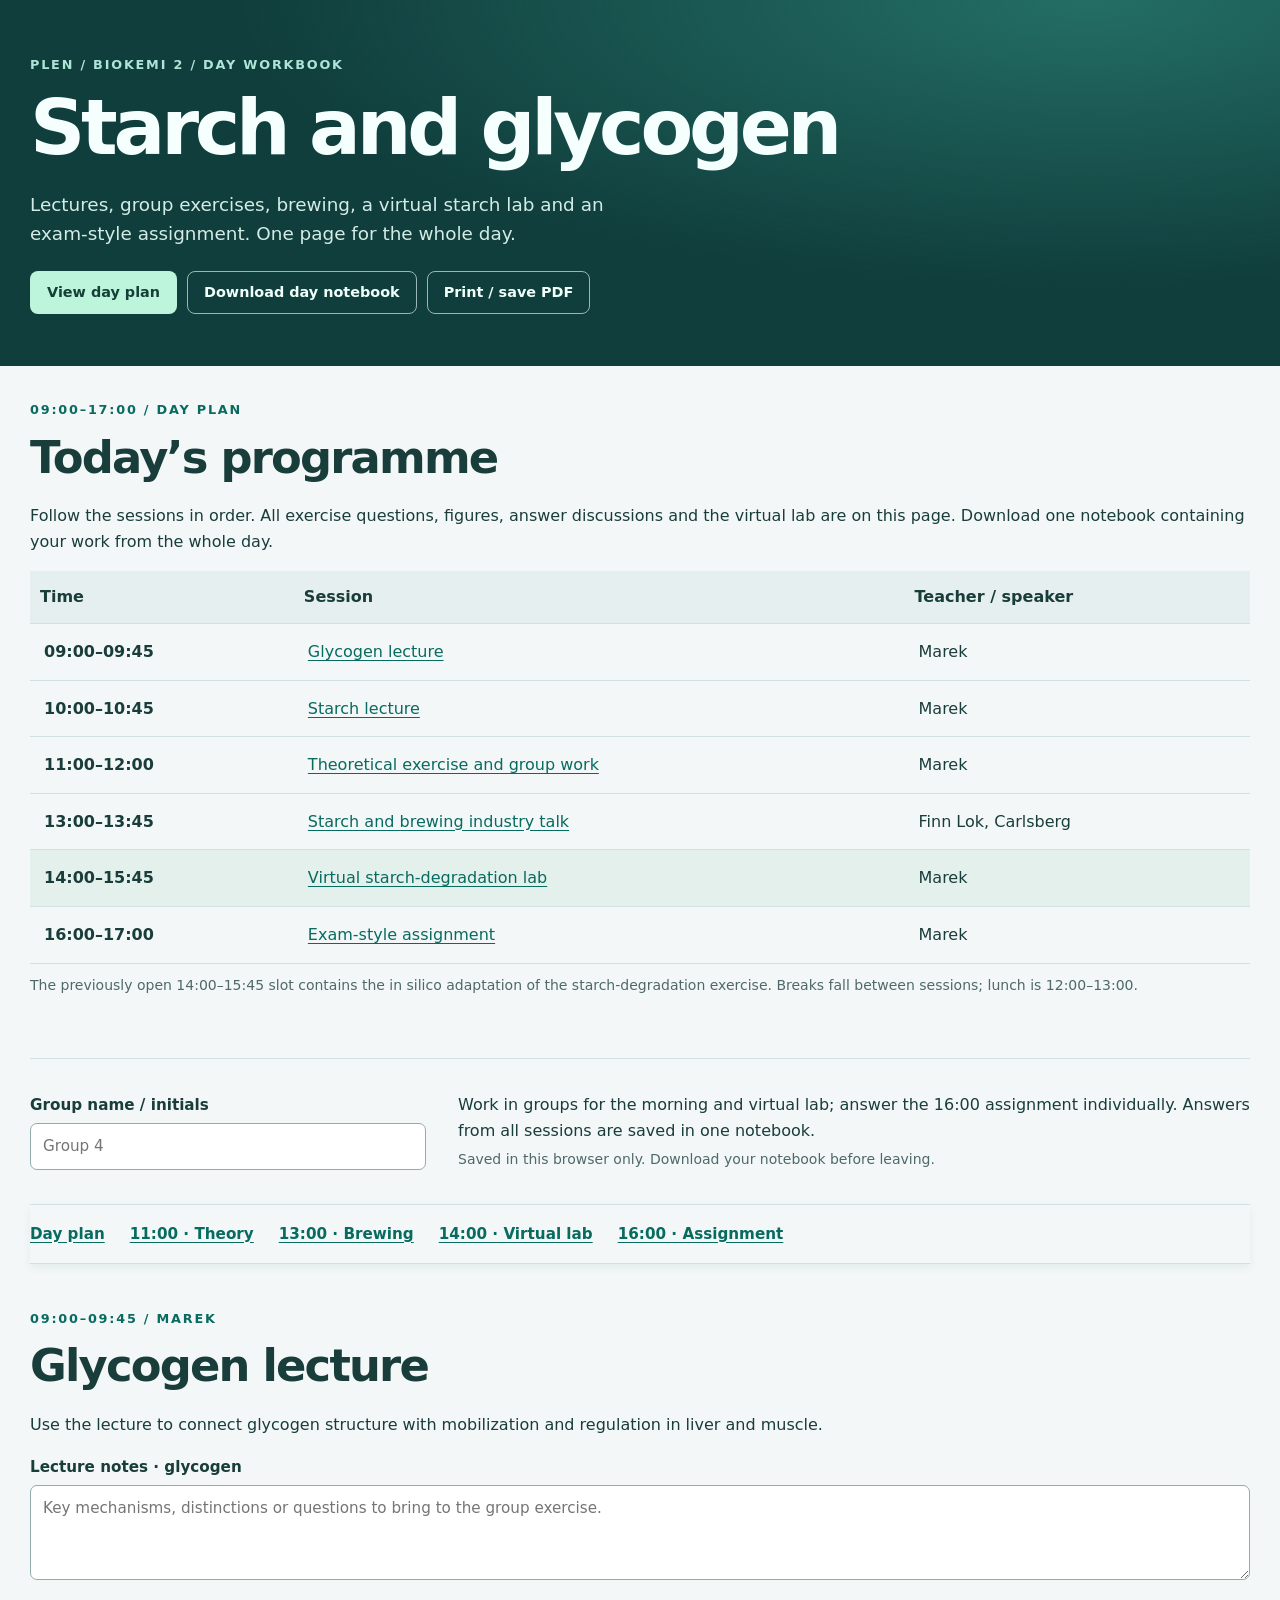
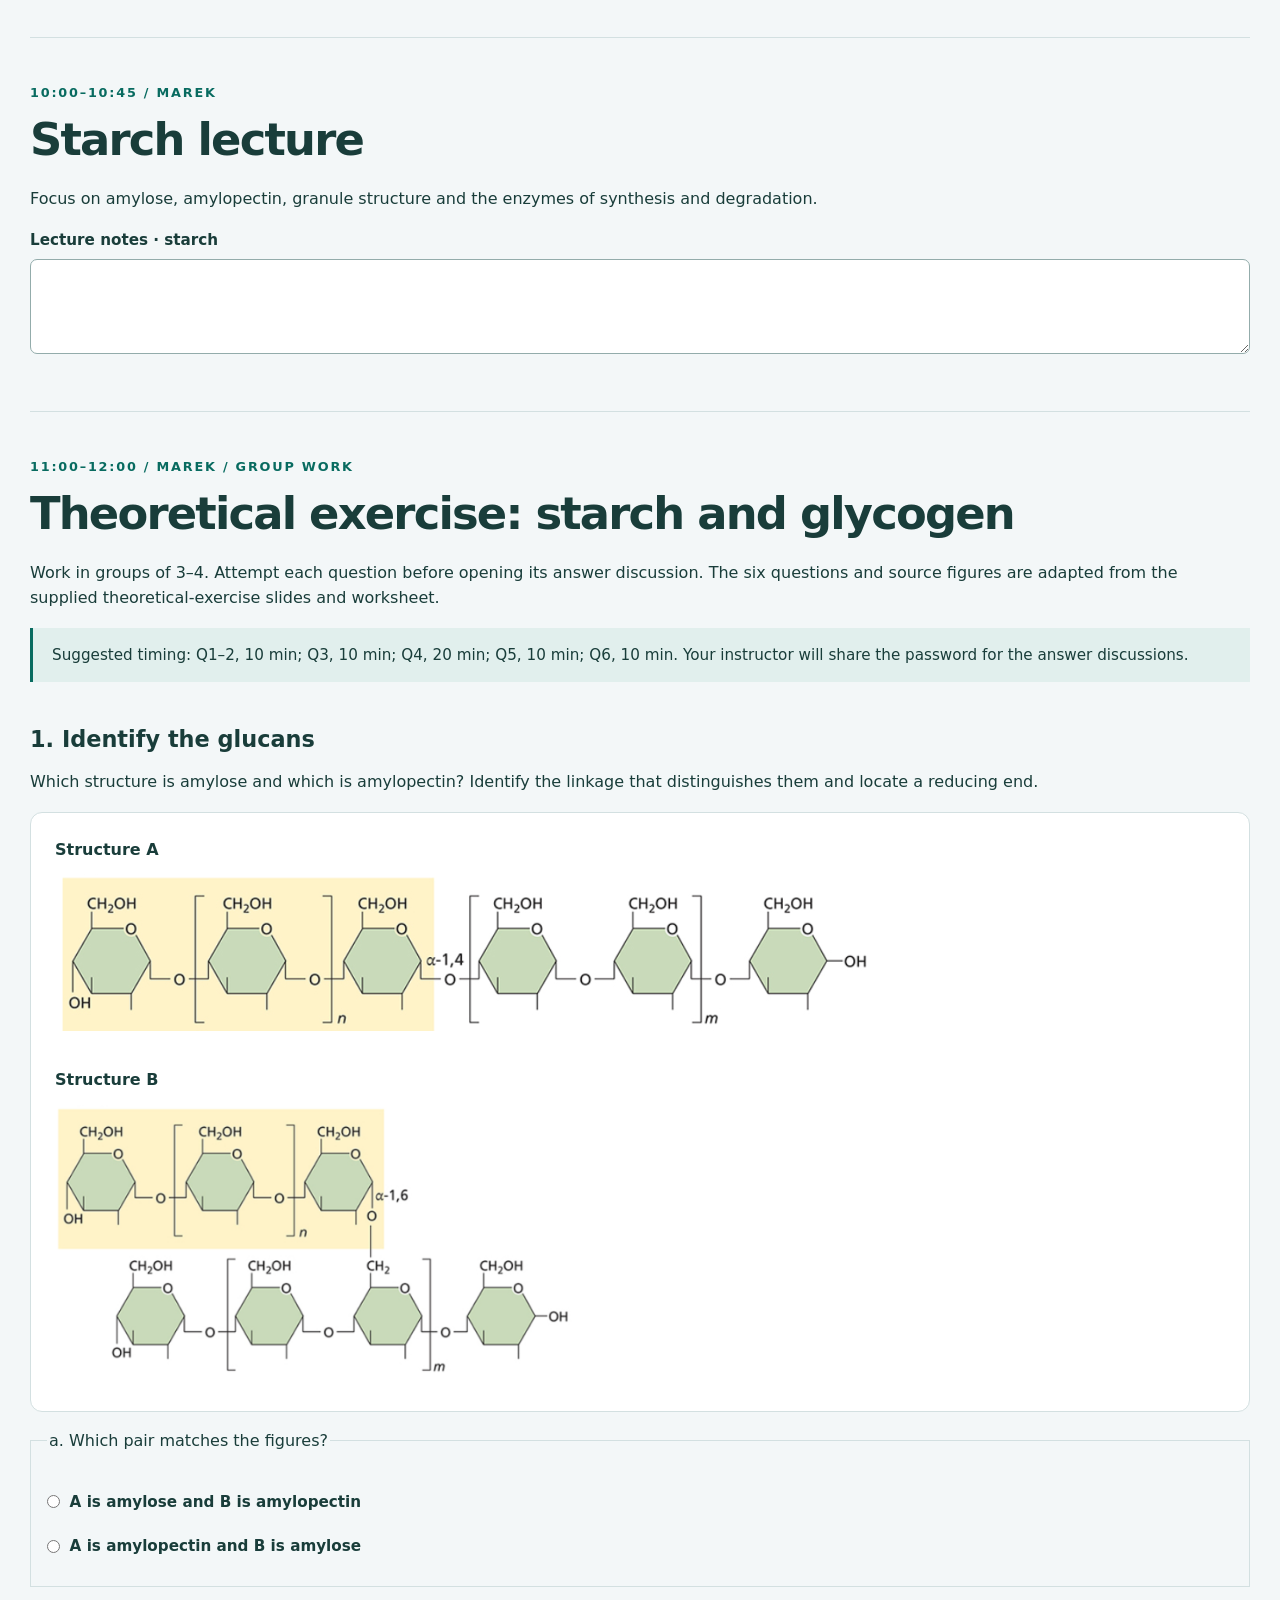
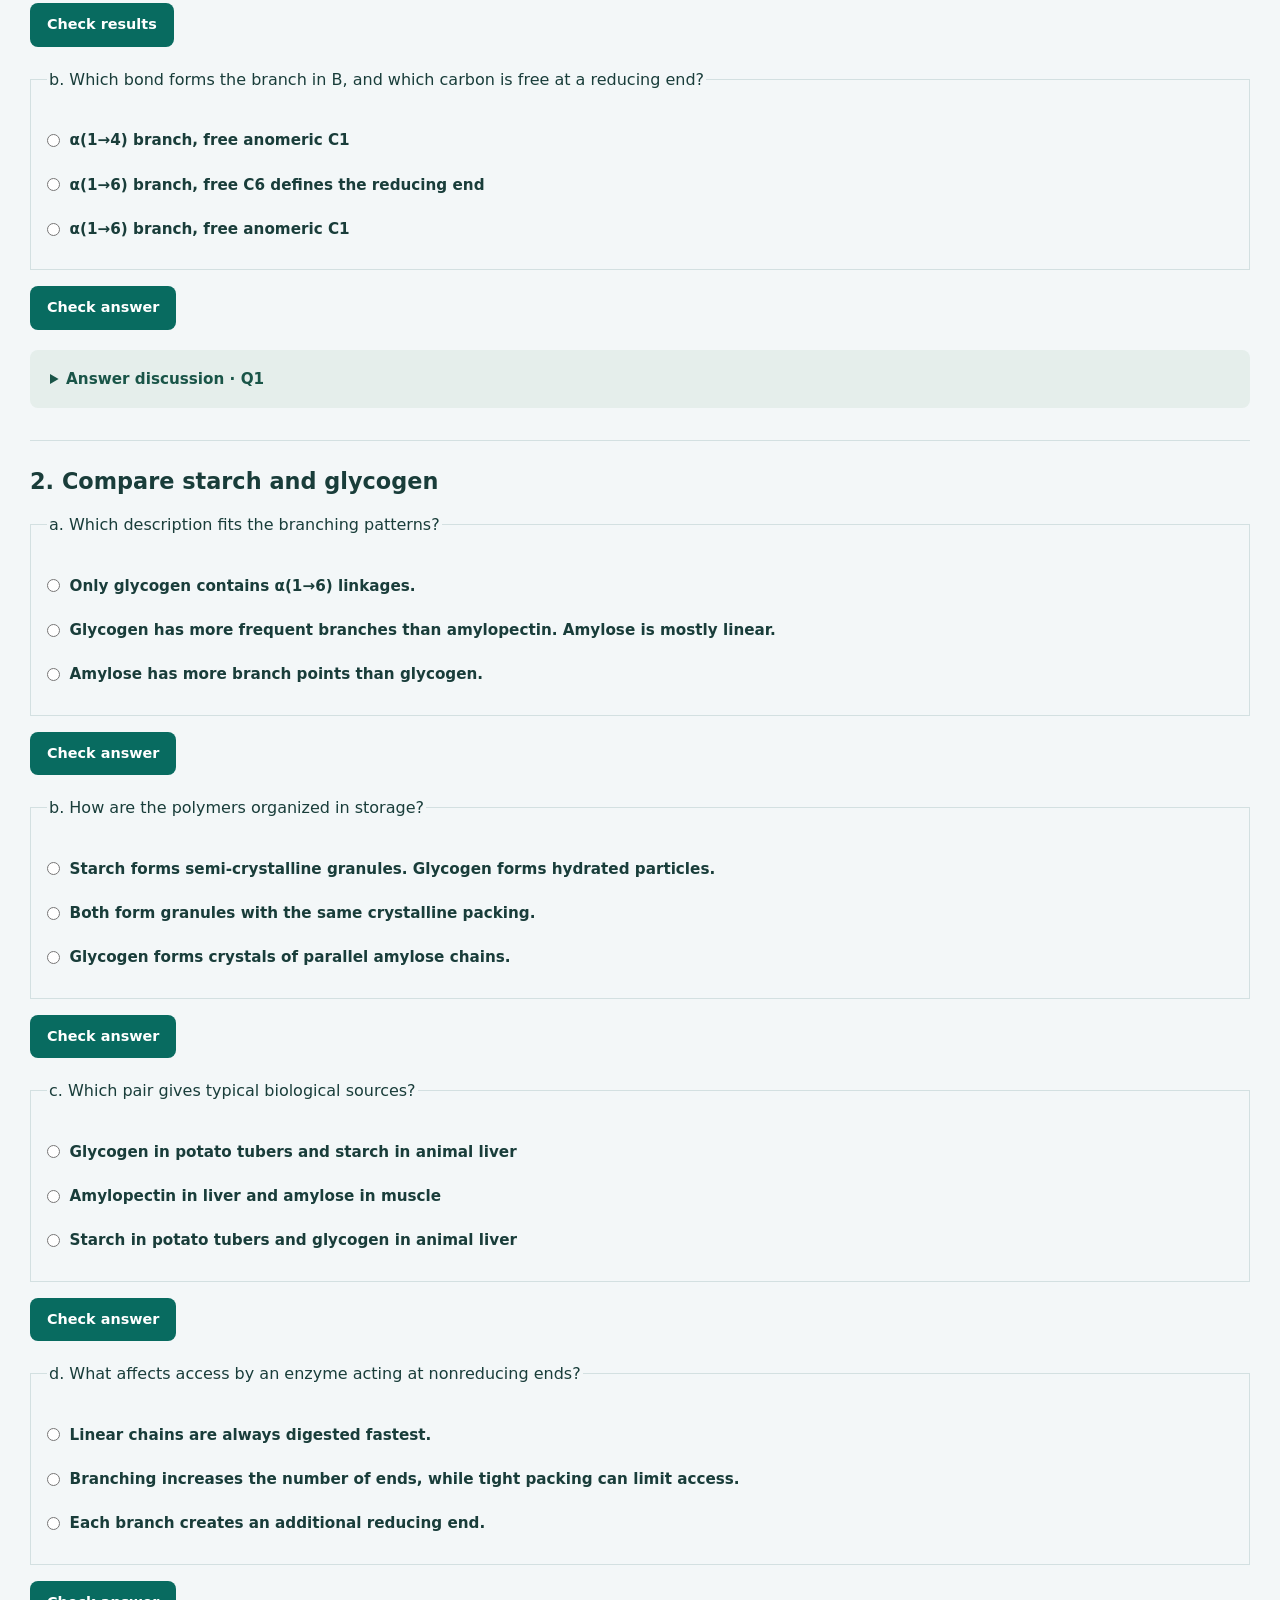
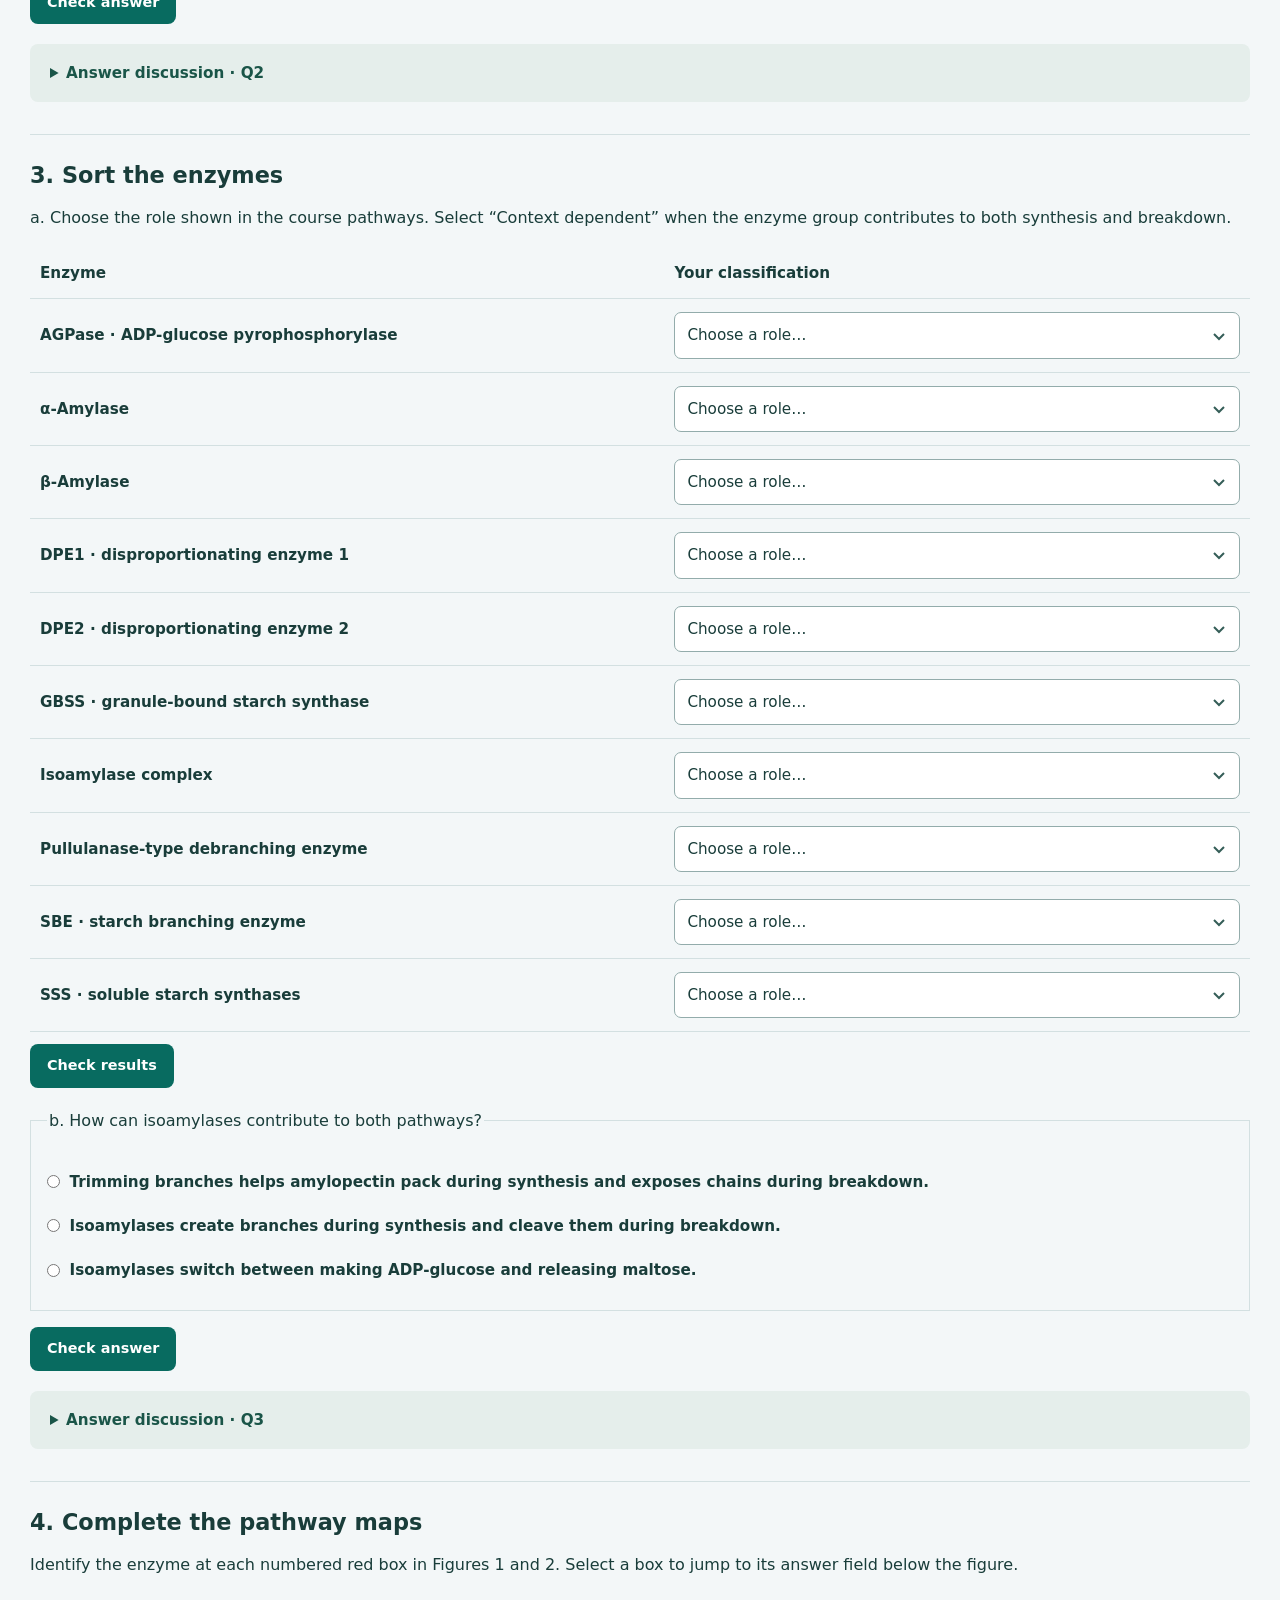
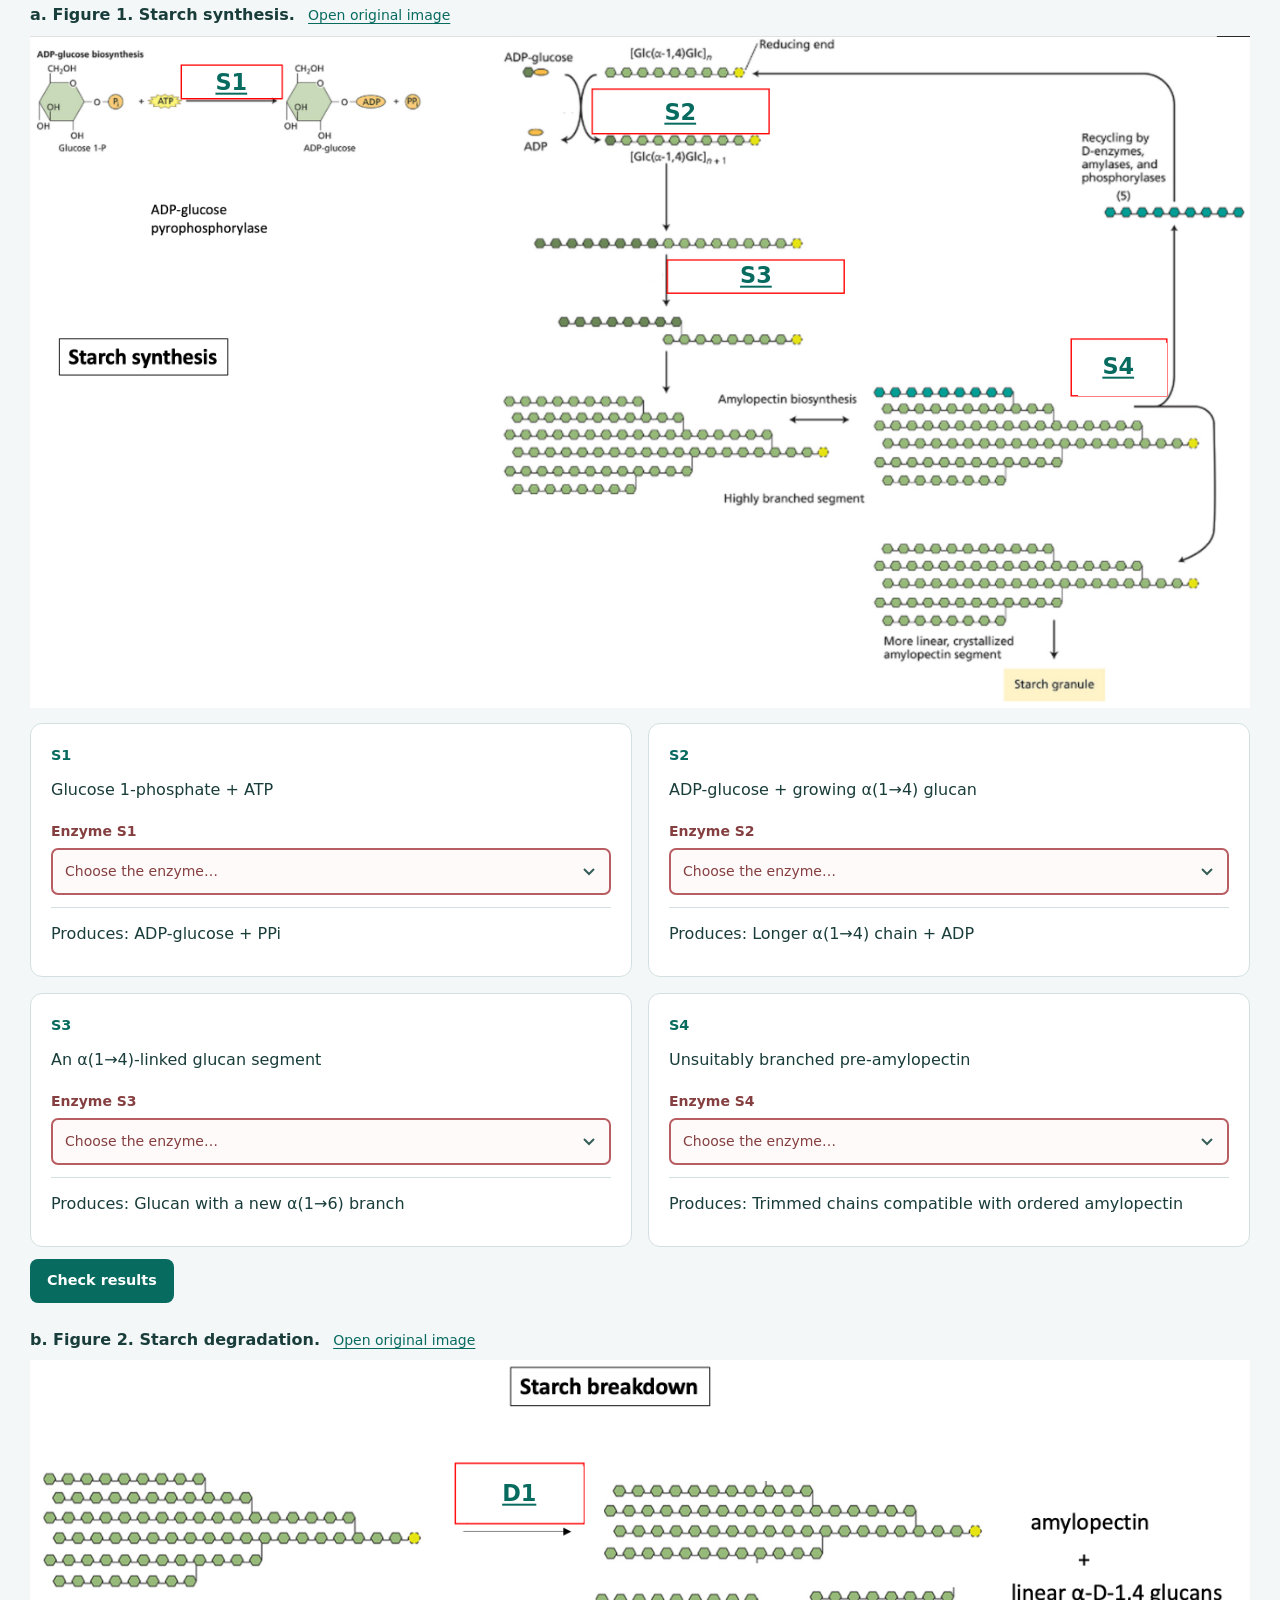
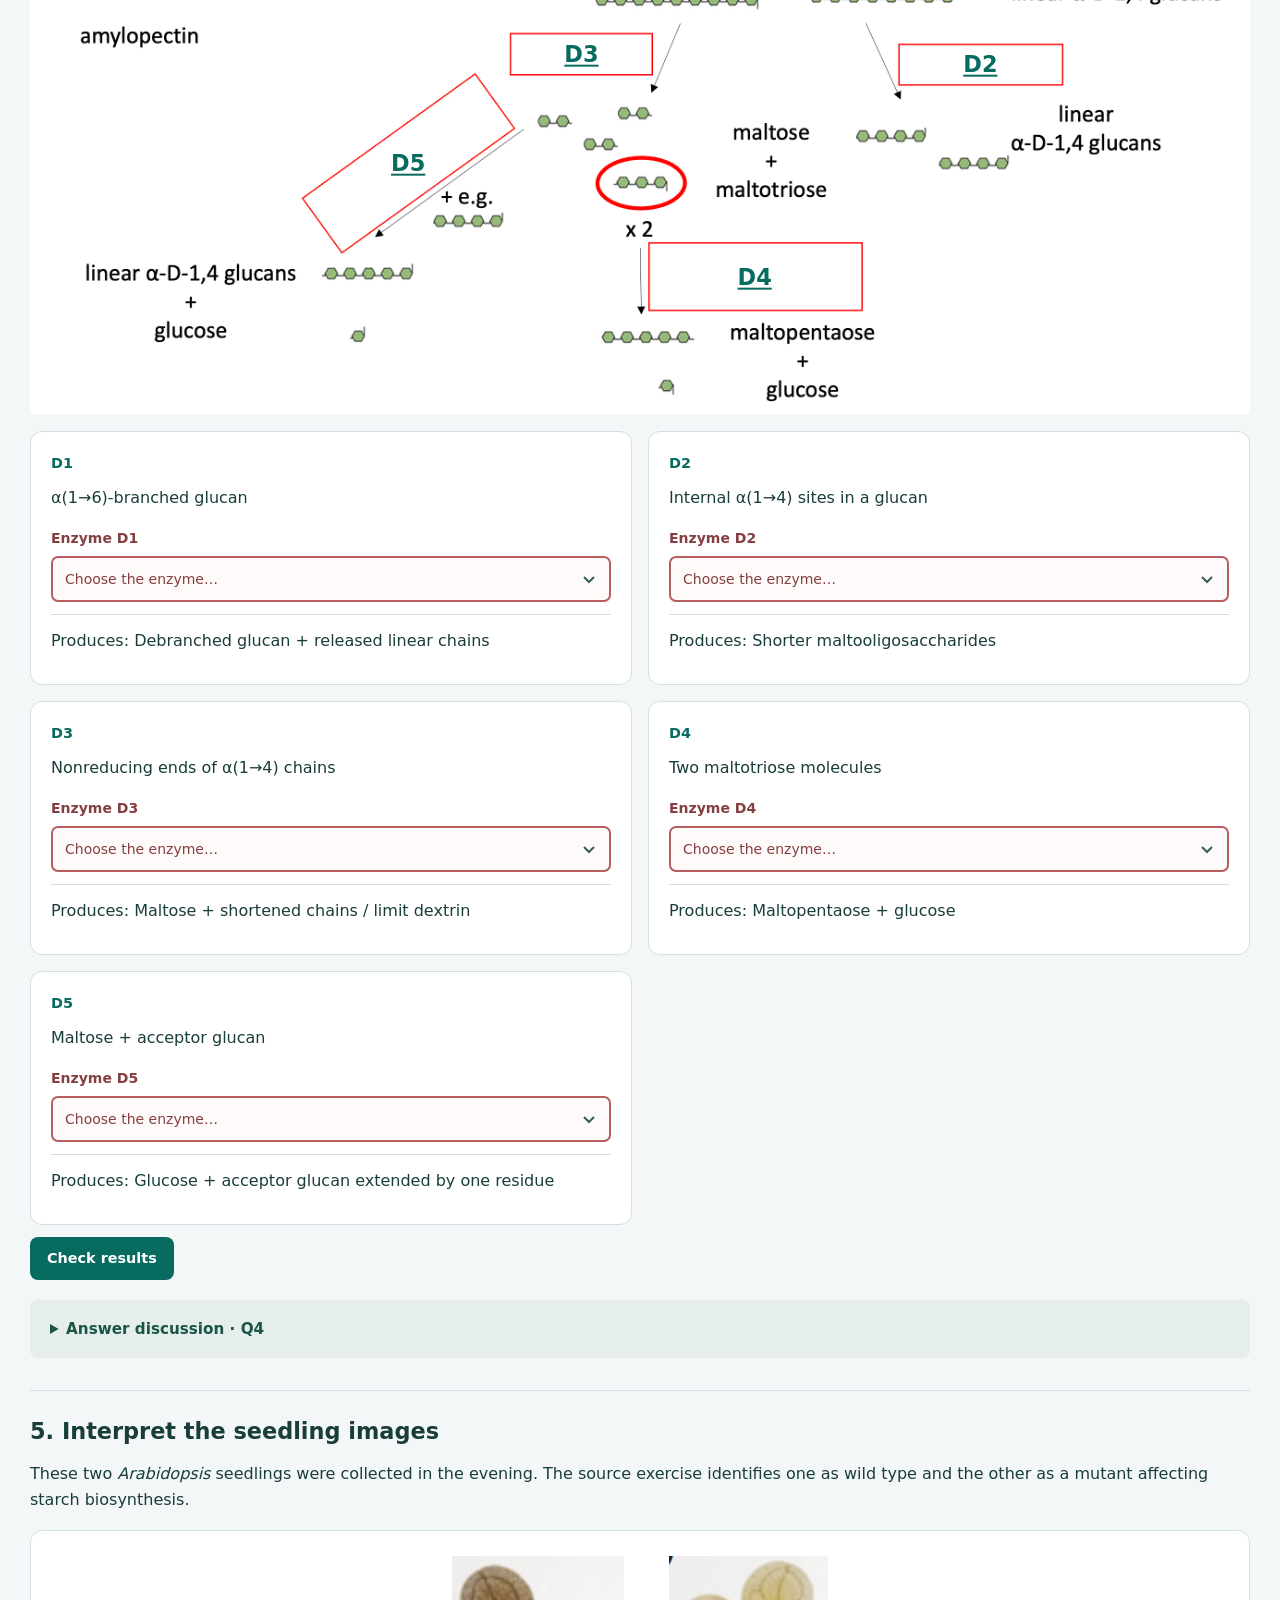
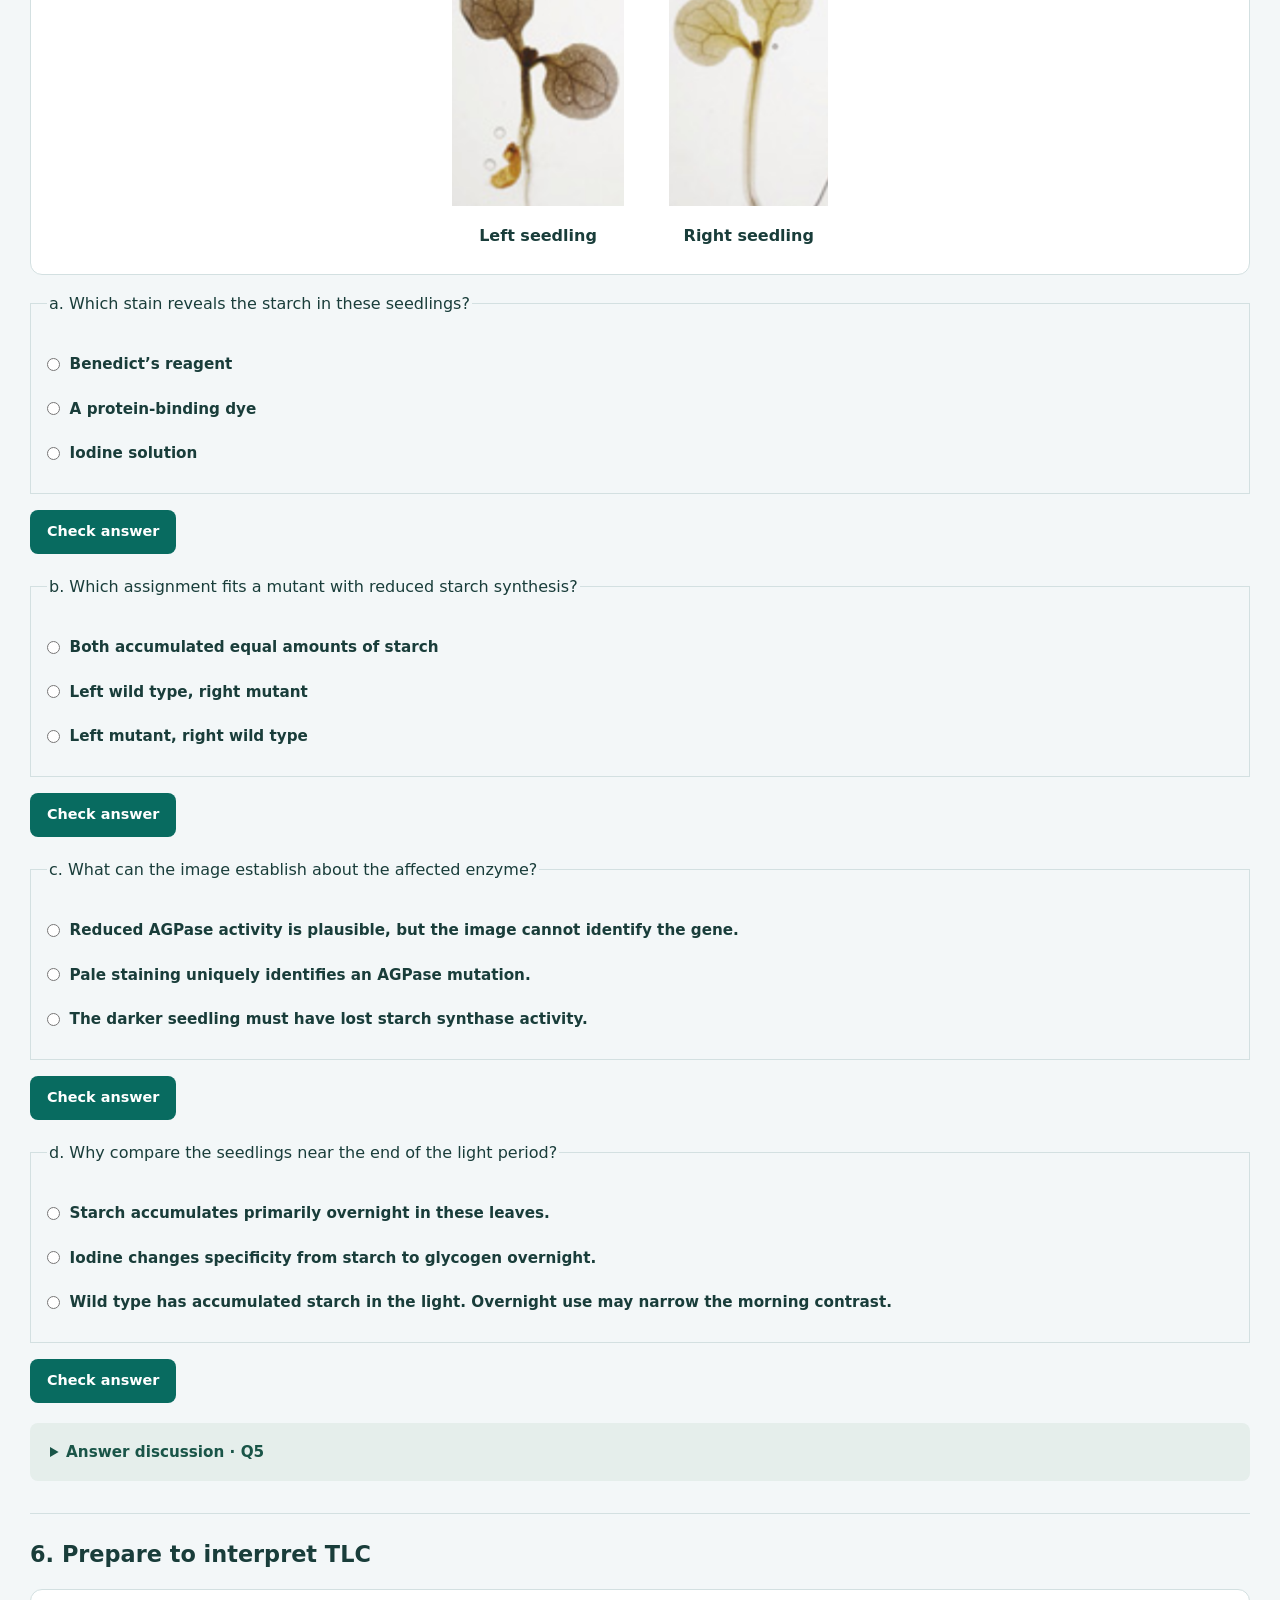
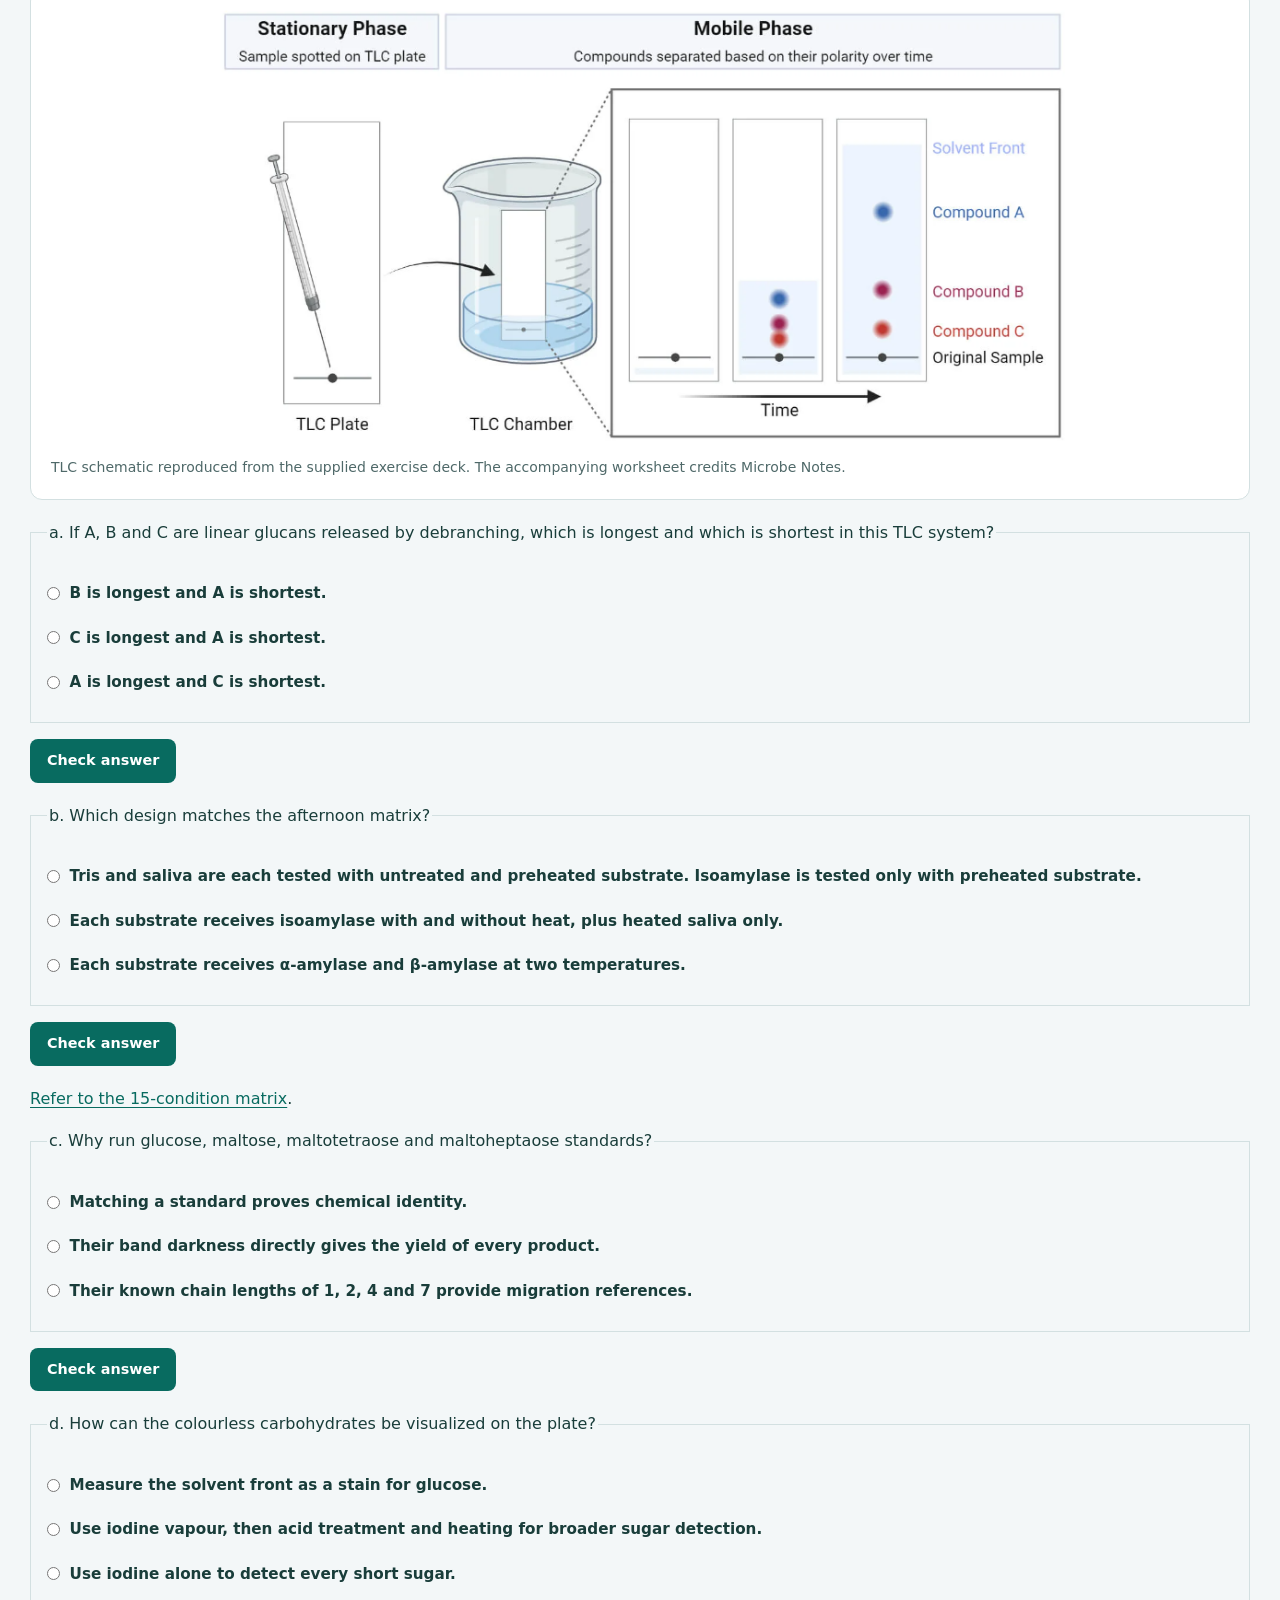
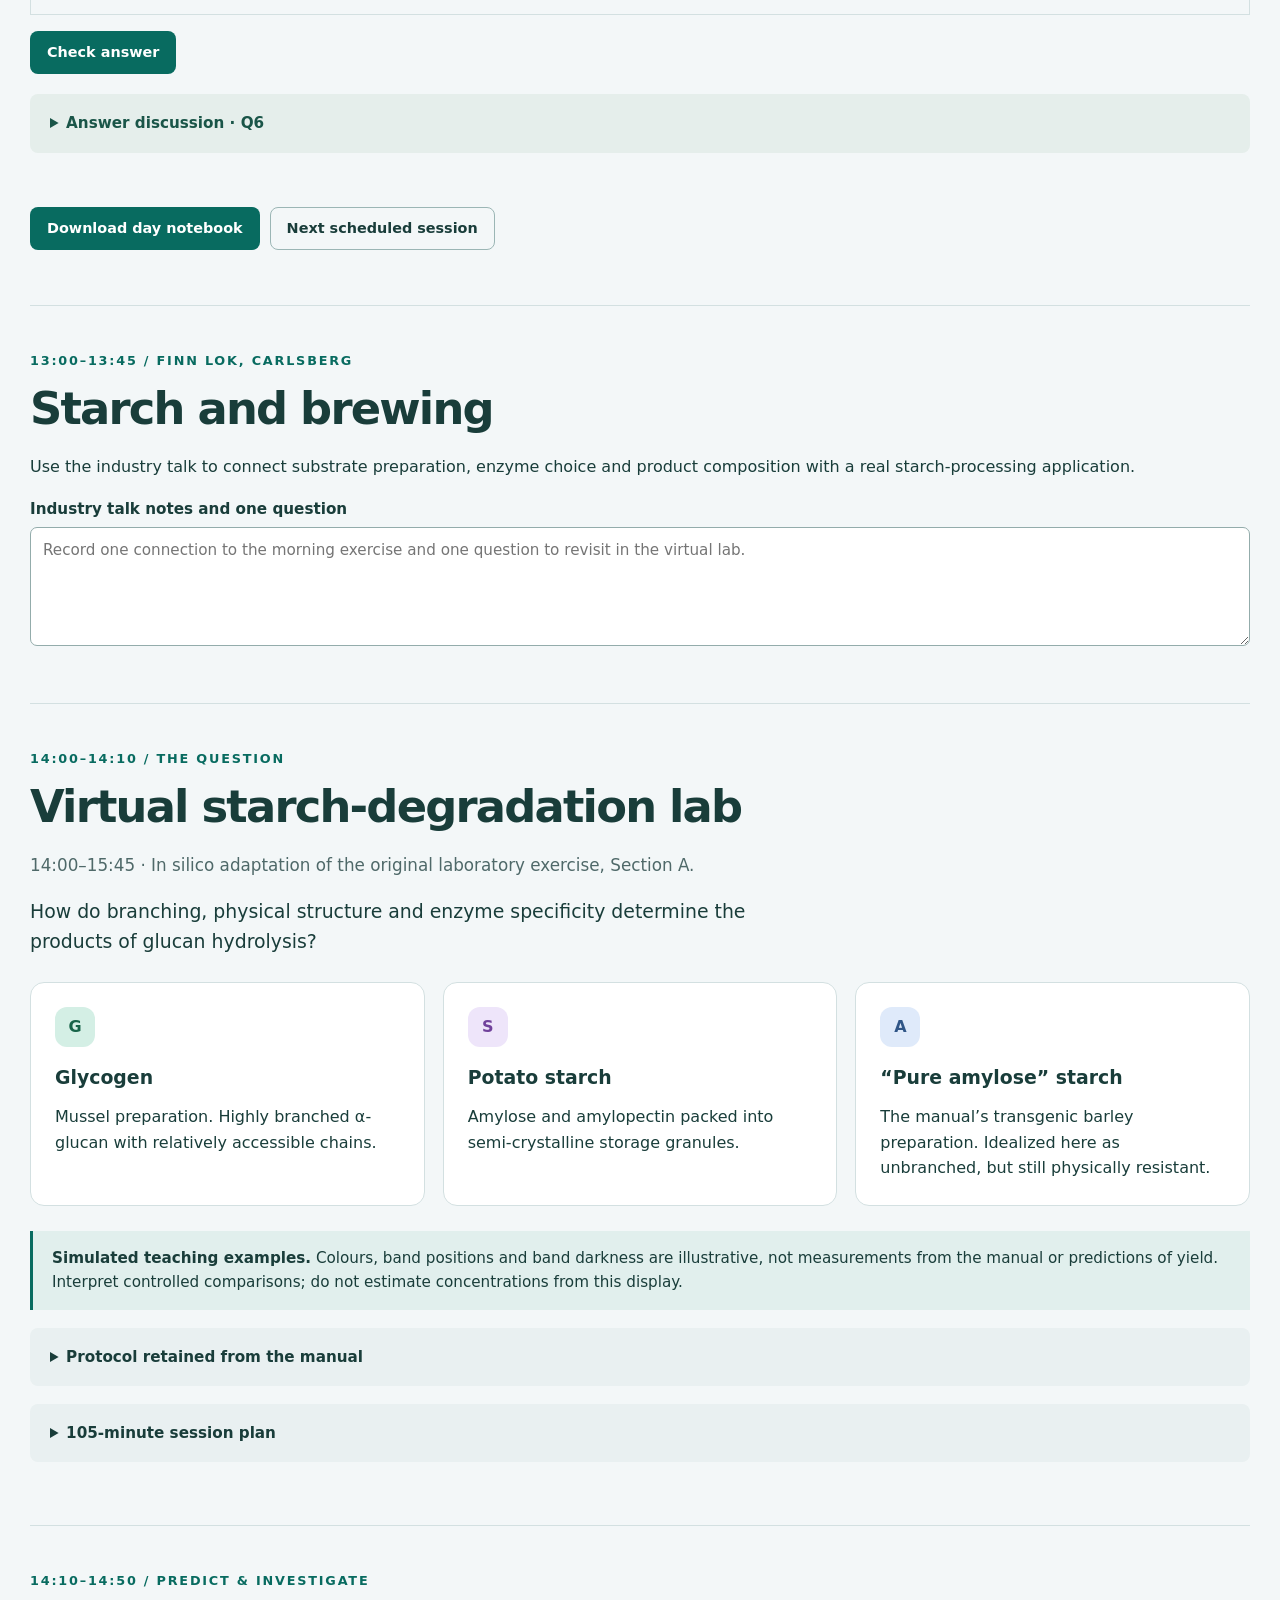
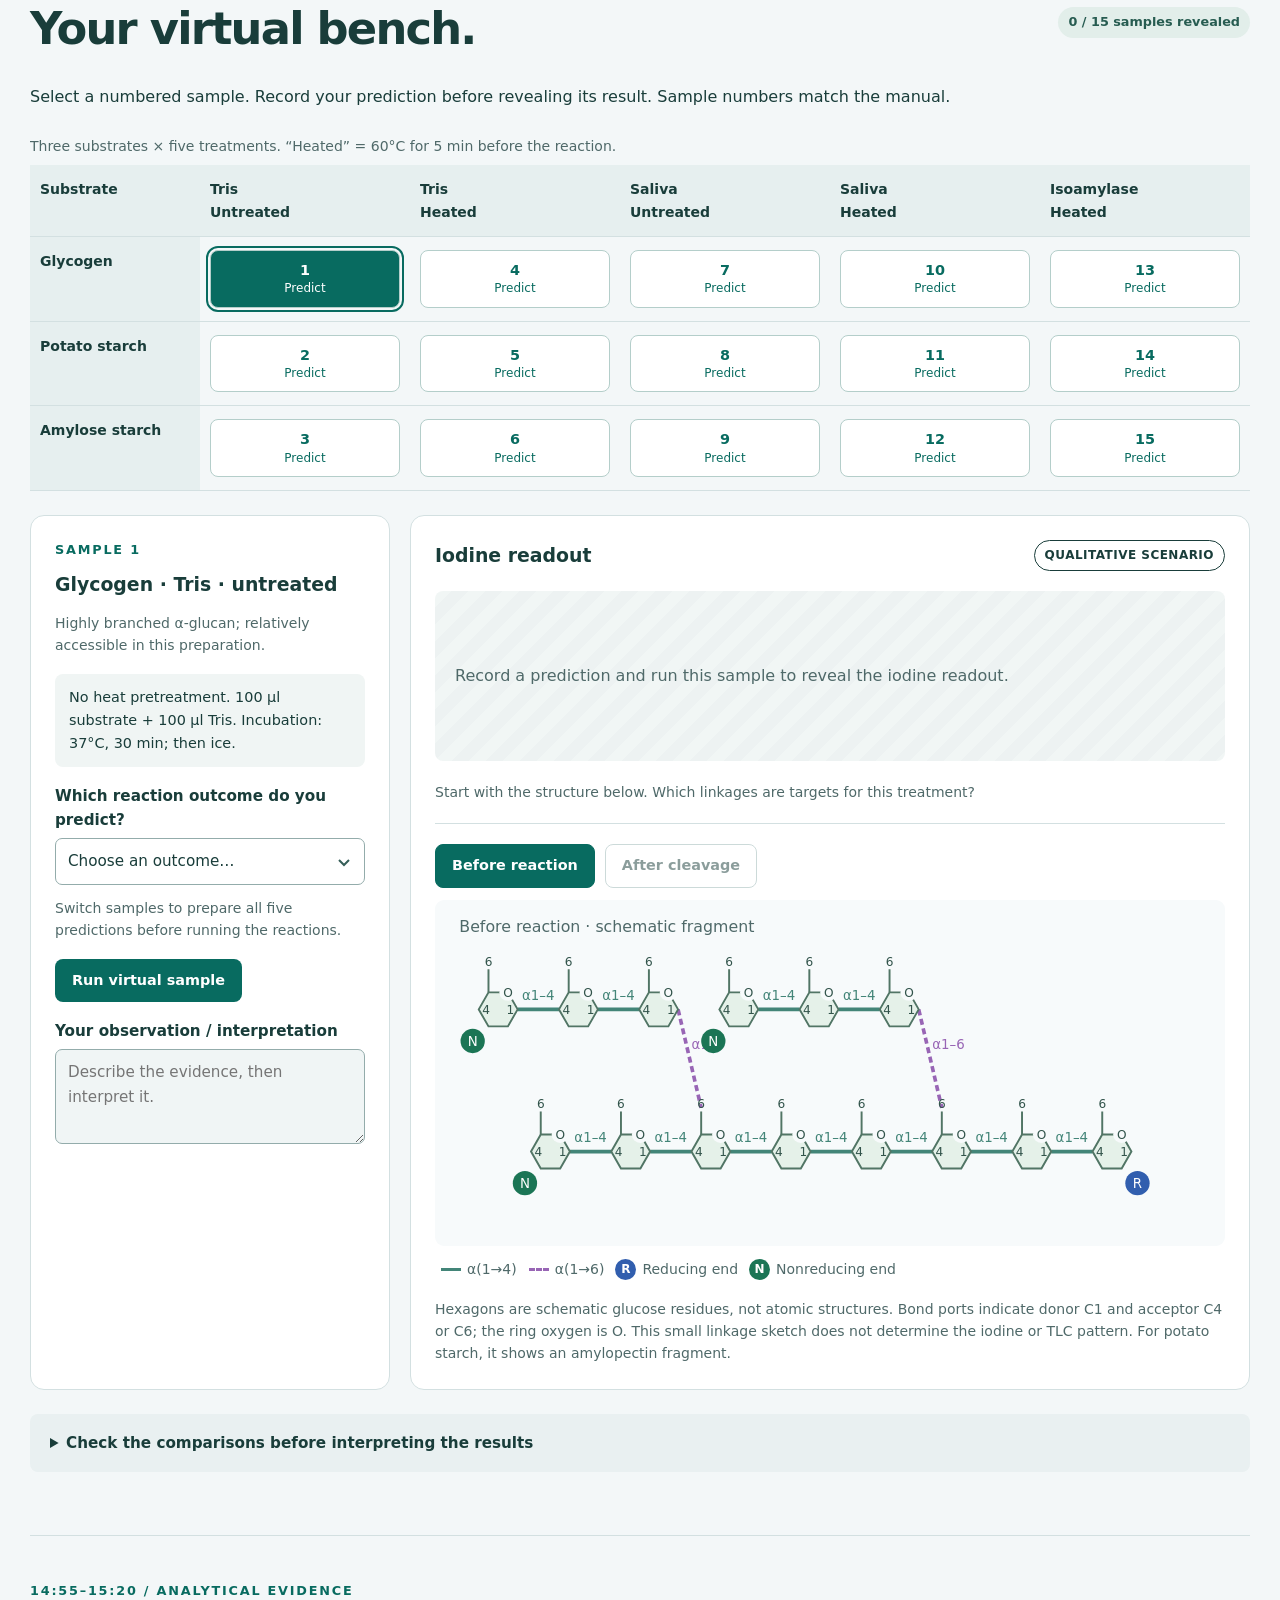
==== commit ef3f08e7: "Convert workbook questions to multiple choice and align grading with course slides" ====
--- a/index.html
+++ b/index.html
@@ -50,29 +50,54 @@
   <span role="status" class="check-summary"></span>
 </div>
 </div>
-<label>b. Which linkage distinguishes the structures, and where is a reducing end?<textarea data-save="theory-1" data-section="theory" data-prompt="Q1b. Linkages and reducing end" rows="3"></textarea></label>
+<div class="selection-exercise"><fieldset data-save="theory-1-mcq" data-section="theory" data-prompt="b. Which bond forms the branch in B, and which carbon is free at a reducing end?"><legend>b. Which bond forms the branch in B, and which carbon is free at a reducing end?</legend>
+<label><input type="radio" name="theory-1-mcq" value="α(1→4) branch, free anomeric C1" data-feedback="C1 identifies the reducing end correctly. Trace the side chain to C6 on the parent glucose."> α(1→4) branch, free anomeric C1</label>
+<label><input type="radio" name="theory-1-mcq" value="α(1→6) branch, free C6 defines the reducing end" data-feedback="C6 receives the branch. Reducing activity comes from the free anomeric carbon."> α(1→6) branch, free C6 defines the reducing end</label>
+<label><input type="radio" name="theory-1-mcq" value="α(1→6) branch, free anomeric C1" data-feedback="A branch attaches to C6 of the parent chain. The reducing-end glucose can open because its C1 is free." data-correct> α(1→6) branch, free anomeric C1</label>
+</fieldset><div class="check-controls" hidden><button type="button" class="check-selections">Check answer</button> <span role="status" class="check-summary"></span></div></div>
+<label hidden data-legacy-response>Earlier written response<textarea data-save="theory-1" data-section="theory" data-prompt="Q1b. Linkages and reducing end" rows="3"></textarea></label>
 <details class="answer"><summary>Answer discussion · Q1</summary><div data-answer-key="q1">Unlock answers with JavaScript enabled.</div></details></article>
 
-<article class="question" id="theory-q2"><h3>2. Compare starch and glycogen</h3><p>Compare the two storage glucans in four respects.</p><ol type="a" class="answer-parts">
-<li>Branching</li>
-<li>Physical organization</li>
-<li>Biological occurrence</li>
-<li>Accessibility to enzymes</li>
-</ol><p> Distinguish amylose from amylopectin when discussing starch.</p>
-<label>Your comparison (a–d)<textarea data-save="theory-2" data-section="theory" data-prompt="Q2a–d. Branching, physical organization, occurrence and accessibility" rows="4"></textarea></label>
+<article class="question" id="theory-q2"><h3>2. Compare starch and glycogen</h3>
+<div class="selection-exercise"><fieldset data-save="theory-2-mcq" data-section="theory" data-prompt="a. Which description fits the branching patterns?"><legend>a. Which description fits the branching patterns?</legend>
+<label><input type="radio" name="theory-2-mcq" value="Only glycogen contains α(1→6) linkages." data-feedback="Amylopectin also contains α(1→6) junctions. Their spacing differs."> Only glycogen contains α(1→6) linkages.</label>
+<label><input type="radio" name="theory-2-mcq" value="Glycogen has more frequent branches than amylopectin. Amylose is mostly linear." data-feedback="Short intervals between glycogen branches give it many nonreducing ends." data-correct> Glycogen has more frequent branches than amylopectin. Amylose is mostly linear.</label>
+<label><input type="radio" name="theory-2-mcq" value="Amylose has more branch points than glycogen." data-feedback="Amylose consists mainly of long α(1→4) chains. Look for the starch component with α(1→6) junctions."> Amylose has more branch points than glycogen.</label>
+</fieldset><div class="check-controls" hidden><button type="button" class="check-selections">Check answer</button> <span role="status" class="check-summary"></span></div></div>
+<label hidden data-legacy-response>Earlier written response<textarea data-save="theory-2" data-section="theory" data-prompt="Q2a–d. Branching, physical organization, occurrence and accessibility" rows="4"></textarea></label>
+<div class="selection-exercise"><fieldset data-save="theory-2b-mcq" data-section="theory" data-prompt="b. How are the polymers organized in storage?"><legend>b. How are the polymers organized in storage?</legend>
+<label><input type="radio" name="theory-2b-mcq" value="Starch forms semi-crystalline granules. Glycogen forms hydrated particles." data-feedback="Amylopectin chains pack into ordered regions in starch granules. Glycogen particles are largely amorphous and generally more accessible to enzymes." data-correct> Starch forms semi-crystalline granules. Glycogen forms hydrated particles.</label>
+<label><input type="radio" name="theory-2b-mcq" value="Both form granules with the same crystalline packing." data-feedback="Frequent glycogen branches limit the long-range packing found in starch."> Both form granules with the same crystalline packing.</label>
+<label><input type="radio" name="theory-2b-mcq" value="Glycogen forms crystals of parallel amylose chains." data-feedback="Amylose is a starch component. Glycogen consists of its own branched chains."> Glycogen forms crystals of parallel amylose chains.</label>
+</fieldset><div class="check-controls" hidden><button type="button" class="check-selections">Check answer</button> <span role="status" class="check-summary"></span></div></div>
+<div class="selection-exercise"><fieldset data-save="theory-2c-mcq" data-section="theory" data-prompt="c. Which pair gives typical biological sources?"><legend>c. Which pair gives typical biological sources?</legend>
+<label><input type="radio" name="theory-2c-mcq" value="Glycogen in potato tubers and starch in animal liver" data-feedback="Think of the reserve plants accumulate in tubers and animals mobilize from liver."> Glycogen in potato tubers and starch in animal liver</label>
+<label><input type="radio" name="theory-2c-mcq" value="Amylopectin in liver and amylose in muscle" data-feedback="These are both components of plant starch."> Amylopectin in liver and amylose in muscle</label>
+<label><input type="radio" name="theory-2c-mcq" value="Starch in potato tubers and glycogen in animal liver" data-feedback="Potato stores starch in its tubers. Liver and muscle store glycogen, which also occurs in fungi and some microorganisms." data-correct> Starch in potato tubers and glycogen in animal liver</label>
+</fieldset><div class="check-controls" hidden><button type="button" class="check-selections">Check answer</button> <span role="status" class="check-summary"></span></div></div>
+<div class="selection-exercise"><fieldset data-save="theory-2d-mcq" data-section="theory" data-prompt="d. What affects access by an enzyme acting at nonreducing ends?"><legend>d. What affects access by an enzyme acting at nonreducing ends?</legend>
+<label><input type="radio" name="theory-2d-mcq" value="Linear chains are always digested fastest." data-feedback="Even an unbranched chain can be packed into enzyme-resistant material."> Linear chains are always digested fastest.</label>
+<label><input type="radio" name="theory-2d-mcq" value="Branching increases the number of ends, while tight packing can limit access." data-feedback="An end must be physically accessible before an enzyme can bind it." data-correct> Branching increases the number of ends, while tight packing can limit access.</label>
+<label><input type="radio" name="theory-2d-mcq" value="Each branch creates an additional reducing end." data-feedback="Each new branch supplies a nonreducing end. A connected glucan has one reducing end."> Each branch creates an additional reducing end.</label>
+</fieldset><div class="check-controls" hidden><button type="button" class="check-selections">Check answer</button> <span role="status" class="check-summary"></span></div></div>
 <details class="answer"><summary>Answer discussion · Q2</summary><div data-answer-key="q2">Unlock answers with JavaScript enabled.</div></details></article>
 
-<article class="question" id="theory-q3"><h3>3. Sort the enzymes</h3><p>a. Assign each enzyme to synthesis, breakdown or a role that depends on the enzyme isoform and biological context.</p>
+<article class="question" id="theory-q3"><h3>3. Sort the enzymes</h3><p>a. Choose the role shown in the course pathways. Select “Context dependent” when the enzyme group contributes to both synthesis and breakdown.</p>
 <div class="selection-exercise">
 <div class="table-scroll"><table class="enzyme-table"><thead><tr><th scope="col">Enzyme</th><th scope="col">Your classification</th></tr></thead><tbody>
-<tr><th scope="row">AGPase · ADP-glucose pyrophosphorylase</th><td><select aria-label="Classify AGPase · ADP-glucose pyrophosphorylase" data-save="theory-3-agpase" data-section="theory" data-prompt="Q3a. AGPase · ADP-glucose pyrophosphorylase"><option value="">Choose a role…</option><option>Synthesis</option><option>Breakdown / product metabolism</option><option>Context dependent</option></select></td></tr><tr><th scope="row">α-Amylase</th><td><select aria-label="Classify α-Amylase" data-save="theory-3-alpha" data-section="theory" data-prompt="Q3a. α-Amylase"><option value="">Choose a role…</option><option>Synthesis</option><option>Breakdown / product metabolism</option><option>Context dependent</option></select></td></tr><tr><th scope="row">β-Amylase</th><td><select aria-label="Classify β-Amylase" data-save="theory-3-beta" data-section="theory" data-prompt="Q3a. β-Amylase"><option value="">Choose a role…</option><option>Synthesis</option><option>Breakdown / product metabolism</option><option>Context dependent</option></select></td></tr><tr><th scope="row">DPE1 · disproportionating enzyme 1</th><td><select aria-label="Classify DPE1 · disproportionating enzyme 1" data-save="theory-3-dpe1" data-section="theory" data-prompt="Q3a. DPE1 · disproportionating enzyme 1"><option value="">Choose a role…</option><option>Synthesis</option><option>Breakdown / product metabolism</option><option>Context dependent</option></select></td></tr><tr><th scope="row">DPE2 · disproportionating enzyme 2</th><td><select aria-label="Classify DPE2 · disproportionating enzyme 2" data-save="theory-3-dpe2" data-section="theory" data-prompt="Q3a. DPE2 · disproportionating enzyme 2"><option value="">Choose a role…</option><option>Synthesis</option><option>Breakdown / product metabolism</option><option>Context dependent</option></select></td></tr><tr><th scope="row">GBSS · granule-bound starch synthase</th><td><select aria-label="Classify GBSS · granule-bound starch synthase" data-save="theory-3-gbss" data-section="theory" data-prompt="Q3a. GBSS · granule-bound starch synthase"><option value="">Choose a role…</option><option>Synthesis</option><option>Breakdown / product metabolism</option><option>Context dependent</option></select></td></tr><tr><th scope="row">ISA1 / ISA2 · isoamylase complex</th><td><select aria-label="Classify ISA1 / ISA2 · isoamylase complex" data-save="theory-3-isa" data-section="theory" data-prompt="Q3a. ISA1 / ISA2 · isoamylase complex"><option value="">Choose a role…</option><option>Synthesis</option><option>Breakdown / product metabolism</option><option>Context dependent</option></select></td></tr><tr><th scope="row">Pullulanase-type debranching enzyme</th><td><select aria-label="Classify Pullulanase-type debranching enzyme" data-save="theory-3-pul" data-section="theory" data-prompt="Q3a. Pullulanase-type debranching enzyme"><option value="">Choose a role…</option><option>Synthesis</option><option>Breakdown / product metabolism</option><option>Context dependent</option></select></td></tr><tr><th scope="row">SBE · starch branching enzyme</th><td><select aria-label="Classify SBE · starch branching enzyme" data-save="theory-3-sbe" data-section="theory" data-prompt="Q3a. SBE · starch branching enzyme"><option value="">Choose a role…</option><option>Synthesis</option><option>Breakdown / product metabolism</option><option>Context dependent</option></select></td></tr><tr><th scope="row">SSS · soluble starch synthases</th><td><select aria-label="Classify SSS · soluble starch synthases" data-save="theory-3-sss" data-section="theory" data-prompt="Q3a. SSS · soluble starch synthases"><option value="">Choose a role…</option><option>Synthesis</option><option>Breakdown / product metabolism</option><option>Context dependent</option></select></td></tr>
+<tr><th scope="row">AGPase · ADP-glucose pyrophosphorylase</th><td><select aria-label="Classify AGPase · ADP-glucose pyrophosphorylase" data-save="theory-3-agpase" data-section="theory" data-prompt="Q3a. AGPase · ADP-glucose pyrophosphorylase"><option value="">Choose a role…</option><option>Synthesis</option><option>Breakdown / product metabolism</option><option>Context dependent</option></select></td></tr><tr><th scope="row">α-Amylase</th><td><select aria-label="Classify α-Amylase" data-save="theory-3-alpha" data-section="theory" data-prompt="Q3a. α-Amylase"><option value="">Choose a role…</option><option>Synthesis</option><option>Breakdown / product metabolism</option><option>Context dependent</option></select></td></tr><tr><th scope="row">β-Amylase</th><td><select aria-label="Classify β-Amylase" data-save="theory-3-beta" data-section="theory" data-prompt="Q3a. β-Amylase"><option value="">Choose a role…</option><option>Synthesis</option><option>Breakdown / product metabolism</option><option>Context dependent</option></select></td></tr><tr><th scope="row">DPE1 · disproportionating enzyme 1</th><td><select aria-label="Classify DPE1 · disproportionating enzyme 1" data-save="theory-3-dpe1" data-section="theory" data-prompt="Q3a. DPE1 · disproportionating enzyme 1"><option value="">Choose a role…</option><option>Synthesis</option><option>Breakdown / product metabolism</option><option>Context dependent</option></select></td></tr><tr><th scope="row">DPE2 · disproportionating enzyme 2</th><td><select aria-label="Classify DPE2 · disproportionating enzyme 2" data-save="theory-3-dpe2" data-section="theory" data-prompt="Q3a. DPE2 · disproportionating enzyme 2"><option value="">Choose a role…</option><option>Synthesis</option><option>Breakdown / product metabolism</option><option>Context dependent</option></select></td></tr><tr><th scope="row">GBSS · granule-bound starch synthase</th><td><select aria-label="Classify GBSS · granule-bound starch synthase" data-save="theory-3-gbss" data-section="theory" data-prompt="Q3a. GBSS · granule-bound starch synthase"><option value="">Choose a role…</option><option>Synthesis</option><option>Breakdown / product metabolism</option><option>Context dependent</option></select></td></tr><tr><th scope="row">Isoamylase complex</th><td><select aria-label="Classify Isoamylase complex" data-save="theory-3-isa" data-section="theory" data-prompt="Q3a. Isoamylase complex"><option value="">Choose a role…</option><option>Synthesis</option><option>Breakdown / product metabolism</option><option>Context dependent</option></select></td></tr><tr><th scope="row">Pullulanase-type debranching enzyme</th><td><select aria-label="Classify Pullulanase-type debranching enzyme" data-save="theory-3-pul" data-section="theory" data-prompt="Q3a. Pullulanase-type debranching enzyme"><option value="">Choose a role…</option><option>Synthesis</option><option>Breakdown / product metabolism</option><option>Context dependent</option></select></td></tr><tr><th scope="row">SBE · starch branching enzyme</th><td><select aria-label="Classify SBE · starch branching enzyme" data-save="theory-3-sbe" data-section="theory" data-prompt="Q3a. SBE · starch branching enzyme"><option value="">Choose a role…</option><option>Synthesis</option><option>Breakdown / product metabolism</option><option>Context dependent</option></select></td></tr><tr><th scope="row">SSS · soluble starch synthases</th><td><select aria-label="Classify SSS · soluble starch synthases" data-save="theory-3-sss" data-section="theory" data-prompt="Q3a. SSS · soluble starch synthases"><option value="">Choose a role…</option><option>Synthesis</option><option>Breakdown / product metabolism</option><option>Context dependent</option></select></td></tr>
 </tbody></table></div>
 <div class="check-controls" hidden>
   <button type="button" class="check-selections">Check results</button>
   <span role="status" class="check-summary"></span>
 </div>
 </div>
-<label>b. Explain the context-dependent cases<textarea data-save="theory-3-reason" data-section="theory" data-prompt="Q3b. Reasoning about enzyme classification and isoforms" rows="3"></textarea></label>
+<div class="selection-exercise"><fieldset data-save="theory-3-reason-mcq" data-section="theory" data-prompt="b. How can isoamylases contribute to both pathways?"><legend>b. How can isoamylases contribute to both pathways?</legend>
+<label><input type="radio" name="theory-3-reason-mcq" value="Trimming branches helps amylopectin pack during synthesis and exposes chains during breakdown." data-feedback="The same bond cleavage has a different consequence in a growing granule and in a reserve being mobilized." data-correct> Trimming branches helps amylopectin pack during synthesis and exposes chains during breakdown.</label>
+<label><input type="radio" name="theory-3-reason-mcq" value="Isoamylases create branches during synthesis and cleave them during breakdown." data-feedback="The branching enzyme creates α(1→6) bonds. Isoamylases hydrolyse them."> Isoamylases create branches during synthesis and cleave them during breakdown.</label>
+<label><input type="radio" name="theory-3-reason-mcq" value="Isoamylases switch between making ADP-glucose and releasing maltose." data-feedback="ADP-glucose formation and maltose release involve other enzymes. Follow the branch linkage instead."> Isoamylases switch between making ADP-glucose and releasing maltose.</label>
+</fieldset><div class="check-controls" hidden><button type="button" class="check-selections">Check answer</button> <span role="status" class="check-summary"></span></div></div>
+<label hidden data-legacy-response>Earlier written response<textarea data-save="theory-3-reason" data-section="theory" data-prompt="Q3b. Reasoning about enzyme classification and isoforms" rows="3"></textarea></label>
 <details class="answer"><summary>Answer discussion · Q3</summary><div data-answer-key="q3">Unlock answers with JavaScript enabled.</div></details></article>
 
 <article class="question" id="theory-q4"><h3>4. Complete the pathway maps</h3><p>Identify the enzyme at each numbered red box in Figures 1 and 2. Select a box to jump to its answer field below the figure.</p>
@@ -90,37 +115,33 @@
 <div class="pathway-map" aria-label="Starch synthesis reaction map">
 <div class="reaction-step"><span class="reaction-label">S1</span><p>Glucose 1-phosphate + ATP</p><label for="path-S1">Enzyme S1<select id="path-S1" data-save="theory-4-s1" data-section="theory" data-prompt="Q4a. Enzyme S1: Glucose 1-phosphate + ATP to ADP-glucose + PPi"><option value="">Choose the enzyme…</option>
   <option value="AGPase">ADP-glucose pyrophosphorylase (AGPase)</option>
-  <option value="Starch synthases (SSS / GBSS)">Soluble starch synthase (SSS) / granule-bound starch synthase (GBSS)</option>
-  <option value="SBE">Starch branching enzyme (SBE)</option>
-  <option value="ISA1 / ISA2 complex">Isoamylase 1 / isoamylase 2 complex (ISA1 / ISA2)</option>
-  <option value="Isoamylase / pullulanase-type debrancher">Isoamylase / pullulanase-type debranching enzyme</option>
+  <option value="Starch synthases (SSS / GBSS)">Starch synthase (SSS for amylopectin, GBSS for amylose)</option>
+  <option value="SBE">Starch branching enzyme (SBE)</option>
+  <option value="Isoamylase / pullulanase-type debrancher">Isoamylase complex or pullulanase (debranching enzymes)</option>
   <option value="α-Amylase">α-Amylase</option>
   <option value="β-Amylase">β-Amylase</option>
   <option value="DPE1">Disproportionating enzyme 1 (DPE1)</option>
   <option value="DPE2">Disproportionating enzyme 2 (DPE2)</option></select></label><p class="reaction-product">Produces: ADP-glucose + PPi</p></div><div class="reaction-step"><span class="reaction-label">S2</span><p>ADP-glucose + growing α(1→4) glucan</p><label for="path-S2">Enzyme S2<select id="path-S2" data-save="theory-4-s2" data-section="theory" data-prompt="Q4a. Enzyme S2: ADP-glucose + growing α(1→4) glucan to Longer α(1→4) chain + ADP"><option value="">Choose the enzyme…</option>
   <option value="AGPase">ADP-glucose pyrophosphorylase (AGPase)</option>
-  <option value="Starch synthases (SSS / GBSS)">Soluble starch synthase (SSS) / granule-bound starch synthase (GBSS)</option>
-  <option value="SBE">Starch branching enzyme (SBE)</option>
-  <option value="ISA1 / ISA2 complex">Isoamylase 1 / isoamylase 2 complex (ISA1 / ISA2)</option>
-  <option value="Isoamylase / pullulanase-type debrancher">Isoamylase / pullulanase-type debranching enzyme</option>
+  <option value="Starch synthases (SSS / GBSS)">Starch synthase (SSS for amylopectin, GBSS for amylose)</option>
+  <option value="SBE">Starch branching enzyme (SBE)</option>
+  <option value="Isoamylase / pullulanase-type debrancher">Isoamylase complex or pullulanase (debranching enzymes)</option>
   <option value="α-Amylase">α-Amylase</option>
   <option value="β-Amylase">β-Amylase</option>
   <option value="DPE1">Disproportionating enzyme 1 (DPE1)</option>
   <option value="DPE2">Disproportionating enzyme 2 (DPE2)</option></select></label><p class="reaction-product">Produces: Longer α(1→4) chain + ADP</p></div><div class="reaction-step"><span class="reaction-label">S3</span><p>An α(1→4)-linked glucan segment</p><label for="path-S3">Enzyme S3<select id="path-S3" data-save="theory-4-s3" data-section="theory" data-prompt="Q4a. Enzyme S3: An α(1→4)-linked glucan segment to Glucan with a new α(1→6) branch"><option value="">Choose the enzyme…</option>
   <option value="AGPase">ADP-glucose pyrophosphorylase (AGPase)</option>
-  <option value="Starch synthases (SSS / GBSS)">Soluble starch synthase (SSS) / granule-bound starch synthase (GBSS)</option>
-  <option value="SBE">Starch branching enzyme (SBE)</option>
-  <option value="ISA1 / ISA2 complex">Isoamylase 1 / isoamylase 2 complex (ISA1 / ISA2)</option>
-  <option value="Isoamylase / pullulanase-type debrancher">Isoamylase / pullulanase-type debranching enzyme</option>
+  <option value="Starch synthases (SSS / GBSS)">Starch synthase (SSS for amylopectin, GBSS for amylose)</option>
+  <option value="SBE">Starch branching enzyme (SBE)</option>
+  <option value="Isoamylase / pullulanase-type debrancher">Isoamylase complex or pullulanase (debranching enzymes)</option>
   <option value="α-Amylase">α-Amylase</option>
   <option value="β-Amylase">β-Amylase</option>
   <option value="DPE1">Disproportionating enzyme 1 (DPE1)</option>
   <option value="DPE2">Disproportionating enzyme 2 (DPE2)</option></select></label><p class="reaction-product">Produces: Glucan with a new α(1→6) branch</p></div><div class="reaction-step"><span class="reaction-label">S4</span><p>Unsuitably branched pre-amylopectin</p><label for="path-S4">Enzyme S4<select id="path-S4" data-save="theory-4-s4" data-section="theory" data-prompt="Q4a. Enzyme S4: Unsuitably branched pre-amylopectin to Trimmed chains compatible with ordered amylopectin"><option value="">Choose the enzyme…</option>
   <option value="AGPase">ADP-glucose pyrophosphorylase (AGPase)</option>
-  <option value="Starch synthases (SSS / GBSS)">Soluble starch synthase (SSS) / granule-bound starch synthase (GBSS)</option>
-  <option value="SBE">Starch branching enzyme (SBE)</option>
-  <option value="ISA1 / ISA2 complex">Isoamylase 1 / isoamylase 2 complex (ISA1 / ISA2)</option>
-  <option value="Isoamylase / pullulanase-type debrancher">Isoamylase / pullulanase-type debranching enzyme</option>
+  <option value="Starch synthases (SSS / GBSS)">Starch synthase (SSS for amylopectin, GBSS for amylose)</option>
+  <option value="SBE">Starch branching enzyme (SBE)</option>
+  <option value="Isoamylase / pullulanase-type debrancher">Isoamylase complex or pullulanase (debranching enzymes)</option>
   <option value="α-Amylase">α-Amylase</option>
   <option value="β-Amylase">β-Amylase</option>
   <option value="DPE1">Disproportionating enzyme 1 (DPE1)</option>
@@ -146,46 +167,41 @@
 <div class="pathway-map" aria-label="Starch breakdown reaction map">
 <div class="reaction-step"><span class="reaction-label">D1</span><p>α(1→6)-branched glucan</p><label for="path-D1">Enzyme D1<select id="path-D1" data-save="theory-4-d1" data-section="theory" data-prompt="Q4b. Enzyme D1: α(1→6)-branched glucan to Debranched glucan + released linear chains"><option value="">Choose the enzyme…</option>
   <option value="AGPase">ADP-glucose pyrophosphorylase (AGPase)</option>
-  <option value="Starch synthases (SSS / GBSS)">Soluble starch synthase (SSS) / granule-bound starch synthase (GBSS)</option>
-  <option value="SBE">Starch branching enzyme (SBE)</option>
-  <option value="ISA1 / ISA2 complex">Isoamylase 1 / isoamylase 2 complex (ISA1 / ISA2)</option>
-  <option value="Isoamylase / pullulanase-type debrancher">Isoamylase / pullulanase-type debranching enzyme</option>
+  <option value="Starch synthases (SSS / GBSS)">Starch synthase (SSS for amylopectin, GBSS for amylose)</option>
+  <option value="SBE">Starch branching enzyme (SBE)</option>
+  <option value="Isoamylase / pullulanase-type debrancher">Isoamylase complex or pullulanase (debranching enzymes)</option>
   <option value="α-Amylase">α-Amylase</option>
   <option value="β-Amylase">β-Amylase</option>
   <option value="DPE1">Disproportionating enzyme 1 (DPE1)</option>
   <option value="DPE2">Disproportionating enzyme 2 (DPE2)</option></select></label><p class="reaction-product">Produces: Debranched glucan + released linear chains</p></div><div class="reaction-step"><span class="reaction-label">D2</span><p>Internal α(1→4) sites in a glucan</p><label for="path-D2">Enzyme D2<select id="path-D2" data-save="theory-4-d2" data-section="theory" data-prompt="Q4b. Enzyme D2: Internal α(1→4) sites in a glucan to Shorter maltooligosaccharides"><option value="">Choose the enzyme…</option>
   <option value="AGPase">ADP-glucose pyrophosphorylase (AGPase)</option>
-  <option value="Starch synthases (SSS / GBSS)">Soluble starch synthase (SSS) / granule-bound starch synthase (GBSS)</option>
-  <option value="SBE">Starch branching enzyme (SBE)</option>
-  <option value="ISA1 / ISA2 complex">Isoamylase 1 / isoamylase 2 complex (ISA1 / ISA2)</option>
-  <option value="Isoamylase / pullulanase-type debrancher">Isoamylase / pullulanase-type debranching enzyme</option>
+  <option value="Starch synthases (SSS / GBSS)">Starch synthase (SSS for amylopectin, GBSS for amylose)</option>
+  <option value="SBE">Starch branching enzyme (SBE)</option>
+  <option value="Isoamylase / pullulanase-type debrancher">Isoamylase complex or pullulanase (debranching enzymes)</option>
   <option value="α-Amylase">α-Amylase</option>
   <option value="β-Amylase">β-Amylase</option>
   <option value="DPE1">Disproportionating enzyme 1 (DPE1)</option>
   <option value="DPE2">Disproportionating enzyme 2 (DPE2)</option></select></label><p class="reaction-product">Produces: Shorter maltooligosaccharides</p></div><div class="reaction-step"><span class="reaction-label">D3</span><p>Nonreducing ends of α(1→4) chains</p><label for="path-D3">Enzyme D3<select id="path-D3" data-save="theory-4-d3" data-section="theory" data-prompt="Q4b. Enzyme D3: Nonreducing ends of α(1→4) chains to Maltose + shortened chains / limit dextrin"><option value="">Choose the enzyme…</option>
   <option value="AGPase">ADP-glucose pyrophosphorylase (AGPase)</option>
-  <option value="Starch synthases (SSS / GBSS)">Soluble starch synthase (SSS) / granule-bound starch synthase (GBSS)</option>
-  <option value="SBE">Starch branching enzyme (SBE)</option>
-  <option value="ISA1 / ISA2 complex">Isoamylase 1 / isoamylase 2 complex (ISA1 / ISA2)</option>
-  <option value="Isoamylase / pullulanase-type debrancher">Isoamylase / pullulanase-type debranching enzyme</option>
+  <option value="Starch synthases (SSS / GBSS)">Starch synthase (SSS for amylopectin, GBSS for amylose)</option>
+  <option value="SBE">Starch branching enzyme (SBE)</option>
+  <option value="Isoamylase / pullulanase-type debrancher">Isoamylase complex or pullulanase (debranching enzymes)</option>
   <option value="α-Amylase">α-Amylase</option>
   <option value="β-Amylase">β-Amylase</option>
   <option value="DPE1">Disproportionating enzyme 1 (DPE1)</option>
   <option value="DPE2">Disproportionating enzyme 2 (DPE2)</option></select></label><p class="reaction-product">Produces: Maltose + shortened chains / limit dextrin</p></div><div class="reaction-step"><span class="reaction-label">D4</span><p>Two maltotriose molecules</p><label for="path-D4">Enzyme D4<select id="path-D4" data-save="theory-4-d4" data-section="theory" data-prompt="Q4b. Enzyme D4: Two maltotriose molecules to Maltopentaose + glucose"><option value="">Choose the enzyme…</option>
   <option value="AGPase">ADP-glucose pyrophosphorylase (AGPase)</option>
-  <option value="Starch synthases (SSS / GBSS)">Soluble starch synthase (SSS) / granule-bound starch synthase (GBSS)</option>
-  <option value="SBE">Starch branching enzyme (SBE)</option>
-  <option value="ISA1 / ISA2 complex">Isoamylase 1 / isoamylase 2 complex (ISA1 / ISA2)</option>
-  <option value="Isoamylase / pullulanase-type debrancher">Isoamylase / pullulanase-type debranching enzyme</option>
+  <option value="Starch synthases (SSS / GBSS)">Starch synthase (SSS for amylopectin, GBSS for amylose)</option>
+  <option value="SBE">Starch branching enzyme (SBE)</option>
+  <option value="Isoamylase / pullulanase-type debrancher">Isoamylase complex or pullulanase (debranching enzymes)</option>
   <option value="α-Amylase">α-Amylase</option>
   <option value="β-Amylase">β-Amylase</option>
   <option value="DPE1">Disproportionating enzyme 1 (DPE1)</option>
   <option value="DPE2">Disproportionating enzyme 2 (DPE2)</option></select></label><p class="reaction-product">Produces: Maltopentaose + glucose</p></div><div class="reaction-step"><span class="reaction-label">D5</span><p>Maltose + acceptor glucan</p><label for="path-D5">Enzyme D5<select id="path-D5" data-save="theory-4-d5" data-section="theory" data-prompt="Q4b. Enzyme D5: Maltose + acceptor glucan to Glucose + acceptor glucan extended by one residue"><option value="">Choose the enzyme…</option>
   <option value="AGPase">ADP-glucose pyrophosphorylase (AGPase)</option>
-  <option value="Starch synthases (SSS / GBSS)">Soluble starch synthase (SSS) / granule-bound starch synthase (GBSS)</option>
-  <option value="SBE">Starch branching enzyme (SBE)</option>
-  <option value="ISA1 / ISA2 complex">Isoamylase 1 / isoamylase 2 complex (ISA1 / ISA2)</option>
-  <option value="Isoamylase / pullulanase-type debrancher">Isoamylase / pullulanase-type debranching enzyme</option>
+  <option value="Starch synthases (SSS / GBSS)">Starch synthase (SSS for amylopectin, GBSS for amylose)</option>
+  <option value="SBE">Starch branching enzyme (SBE)</option>
+  <option value="Isoamylase / pullulanase-type debrancher">Isoamylase complex or pullulanase (debranching enzymes)</option>
   <option value="α-Amylase">α-Amylase</option>
   <option value="β-Amylase">β-Amylase</option>
   <option value="DPE1">Disproportionating enzyme 1 (DPE1)</option>
@@ -196,23 +212,62 @@
   <span role="status" class="check-summary"></span>
 </div>
 </div>
-<label>c. Historical mutant question<textarea data-save="theory-4-mutants" data-section="theory" data-prompt="Q4c. Map bam1 and isa1/isa2; identify the third historical mutant and its function" rows="3" placeholder="The original lab used bam1, isa1/isa2 and a third mutant. Locate the first two functions. Which third mutant was absent from the old maps, and what does its enzyme do?"></textarea></label>
 <details class="answer"><summary>Answer discussion · Q4</summary><div data-answer-key="q4">Unlock answers with JavaScript enabled.</div></details></article>
 
 <article class="question" id="theory-q5"><h3>5. Interpret the seedling images</h3><p>These two <em>Arabidopsis</em> seedlings were collected in the evening. The source exercise identifies one as wild type and the other as a mutant affecting starch biosynthesis.</p>
 <div class="seedling-pair"><figure><img src="assets/seedling-left.png" alt="Left seedling with strongly stained cotyledons." width="256" height="371"><figcaption>Left seedling</figcaption></figure><figure><img src="assets/seedling-right.png" alt="Right seedling with much paler cotyledons." width="243" height="382"><figcaption>Right seedling</figcaption></figure></div>
-<label>a. Which staining method was used?<textarea data-save="theory-5-a" data-section="theory" data-prompt="Q5a. Which staining method was used?" rows="3"></textarea></label>
-<label>b. Which seedling is consistent with the wild type, and which with the mutant?<textarea data-save="theory-5-b" data-section="theory" data-prompt="Q5b. Which seedling is consistent with the wild type, and which with the mutant?" rows="3"></textarea></label>
-<label>c. Suggest a plausible affected enzyme or gene. What can the image alone establish?<textarea data-save="theory-5-c" data-section="theory" data-prompt="Q5c. Suggest a plausible affected enzyme or gene. What can the image alone establish?" rows="3"></textarea></label>
-<label>d. Why collect in the evening? How would sampling in the morning affect the comparison?<textarea data-save="theory-5-d" data-section="theory" data-prompt="Q5d. Why collect in the evening? How would sampling in the morning affect the comparison?" rows="3"></textarea></label>
+<div class="selection-exercise"><fieldset data-save="theory-5-a-mcq" data-section="theory" data-prompt="a. Which stain reveals the starch in these seedlings?"><legend>a. Which stain reveals the starch in these seedlings?</legend>
+<label><input type="radio" name="theory-5-a-mcq" value="Benedict’s reagent" data-feedback="This reagent detects reducing sugars after heating. The image compares stored starch."> Benedict’s reagent</label>
+<label><input type="radio" name="theory-5-a-mcq" value="A protein-binding dye" data-feedback="Seedling protein abundance would not specifically report accumulated starch."> A protein-binding dye</label>
+<label><input type="radio" name="theory-5-a-mcq" value="Iodine solution" data-feedback="Iodine in Lugol’s solution forms a coloured complex with sufficiently long glucan helices. This reveals starch in the seedling." data-correct> Iodine solution</label>
+</fieldset><div class="check-controls" hidden><button type="button" class="check-selections">Check answer</button> <span role="status" class="check-summary"></span></div></div>
+<label hidden data-legacy-response>Earlier written response<textarea data-save="theory-5-a" data-section="theory" data-prompt="Q5a. Which staining method was used?" rows="3"></textarea></label>
+<div class="selection-exercise"><fieldset data-save="theory-5-b-mcq" data-section="theory" data-prompt="b. Which assignment fits a mutant with reduced starch synthesis?"><legend>b. Which assignment fits a mutant with reduced starch synthesis?</legend>
+<label><input type="radio" name="theory-5-b-mcq" value="Both accumulated equal amounts of starch" data-feedback="The strong staining contrast supports a qualitative difference under matched conditions."> Both accumulated equal amounts of starch</label>
+<label><input type="radio" name="theory-5-b-mcq" value="Left wild type, right mutant" data-feedback="The darker left seedling retained more iodine-staining starch under the same sampling and staining conditions." data-correct> Left wild type, right mutant</label>
+<label><input type="radio" name="theory-5-b-mcq" value="Left mutant, right wild type" data-feedback="A synthesis defect predicts less accumulated starch. Look for the paler seedling."> Left mutant, right wild type</label>
+</fieldset><div class="check-controls" hidden><button type="button" class="check-selections">Check answer</button> <span role="status" class="check-summary"></span></div></div>
+<label hidden data-legacy-response>Earlier written response<textarea data-save="theory-5-b" data-section="theory" data-prompt="Q5b. Which seedling is consistent with the wild type, and which with the mutant?" rows="3"></textarea></label>
+<div class="selection-exercise"><fieldset data-save="theory-5-c-mcq" data-section="theory" data-prompt="c. What can the image establish about the affected enzyme?"><legend>c. What can the image establish about the affected enzyme?</legend>
+<label><input type="radio" name="theory-5-c-mcq" value="Reduced AGPase activity is plausible, but the image cannot identify the gene." data-feedback="Less ADP-glucose would limit starch synthesis. Altered starch synthase activity can also change staining. An enzyme assay or genetic test would distinguish these possibilities." data-correct> Reduced AGPase activity is plausible, but the image cannot identify the gene.</label>
+<label><input type="radio" name="theory-5-c-mcq" value="Pale staining uniquely identifies an AGPase mutation." data-feedback="Several changes can reduce starch accumulation or iodine binding."> Pale staining uniquely identifies an AGPase mutation.</label>
+<label><input type="radio" name="theory-5-c-mcq" value="The darker seedling must have lost starch synthase activity." data-feedback="Reduced synthase activity would generally lower starch accumulation. Dark staining alone cannot establish enzyme activity."> The darker seedling must have lost starch synthase activity.</label>
+</fieldset><div class="check-controls" hidden><button type="button" class="check-selections">Check answer</button> <span role="status" class="check-summary"></span></div></div>
+<label hidden data-legacy-response>Earlier written response<textarea data-save="theory-5-c" data-section="theory" data-prompt="Q5c. Suggest a plausible affected enzyme or gene. What can the image alone establish?" rows="3"></textarea></label>
+<div class="selection-exercise"><fieldset data-save="theory-5-d-mcq" data-section="theory" data-prompt="d. Why compare the seedlings near the end of the light period?"><legend>d. Why compare the seedlings near the end of the light period?</legend>
+<label><input type="radio" name="theory-5-d-mcq" value="Starch accumulates primarily overnight in these leaves." data-feedback="Leaves generally store some photosynthetic carbon as starch during the day and mobilize it at night."> Starch accumulates primarily overnight in these leaves.</label>
+<label><input type="radio" name="theory-5-d-mcq" value="Iodine changes specificity from starch to glycogen overnight." data-feedback="Sampling time affects the carbohydrate pool in the leaf. The staining chemistry stays the same."> Iodine changes specificity from starch to glycogen overnight.</label>
+<label><input type="radio" name="theory-5-d-mcq" value="Wild type has accumulated starch in the light. Overnight use may narrow the morning contrast." data-feedback="Matching the time of day controls for normal daily starch turnover." data-correct> Wild type has accumulated starch in the light. Overnight use may narrow the morning contrast.</label>
+</fieldset><div class="check-controls" hidden><button type="button" class="check-selections">Check answer</button> <span role="status" class="check-summary"></span></div></div>
+<label hidden data-legacy-response>Earlier written response<textarea data-save="theory-5-d" data-section="theory" data-prompt="Q5d. Why collect in the evening? How would sampling in the morning affect the comparison?" rows="3"></textarea></label>
 <label hidden data-legacy-response>Previously saved combined response<textarea data-save="theory-5" data-section="theory" data-prompt="Q5. Earlier combined response" rows="4"></textarea></label>
 <details class="answer"><summary>Answer discussion · Q5</summary><div data-answer-key="q5">Unlock answers with JavaScript enabled.</div></details></article>
 
 <article class="question" id="theory-q6"><h3>6. Prepare to interpret TLC</h3><figure class="tlc-principle"><img src="assets/tlc-principle.png" alt="TLC schematic: material starts at the origin. After development, compound A travels furthest, B an intermediate distance and C the shortest distance. The solvent front is above all three." loading="lazy"><figcaption>TLC schematic reproduced from the supplied exercise deck. The accompanying worksheet credits Microbe Notes.</figcaption></figure>
-<label>a. If A, B and C are linear glucans of different lengths after debranching, which is longest and which is shortest under the stated chromatographic conditions?<textarea data-save="theory-6-a" data-section="theory" data-prompt="Q6a. If A, B and C are linear glucans of different lengths after debranching, which is longest and which is shortest under the stated chromatographic conditions?" rows="3"></textarea></label>
-<label>b. Which substrates and treatments will you compare in the afternoon?<textarea data-save="theory-6-b" data-section="theory" data-prompt="Q6b. Which substrates and treatments will you compare in the afternoon?" rows="3"></textarea></label><p><a href="#matrix">Refer to the 15-condition matrix</a>.</p>
-<label>c. What are glucose, maltose, maltotetraose and maltoheptaose, and why include them as standards?<textarea data-save="theory-6-c" data-section="theory" data-prompt="Q6c. What are glucose, maltose, maltotetraose and maltoheptaose, and why include them as standards?" rows="3"></textarea></label>
-<label>d. The sugars are colourless in solution. How can you detect them on the plate?<textarea data-save="theory-6-d" data-section="theory" data-prompt="Q6d. The sugars are colourless in solution. How can you detect them on the plate?" rows="3"></textarea></label>
+<div class="selection-exercise"><fieldset data-save="theory-6-a-mcq" data-section="theory" data-prompt="a. If A, B and C are linear glucans released by debranching, which is longest and which is shortest in this TLC system?"><legend>a. If A, B and C are linear glucans released by debranching, which is longest and which is shortest in this TLC system?</legend>
+<label><input type="radio" name="theory-6-a-mcq" value="B is longest and A is shortest." data-feedback="B has intermediate mobility. Compare its position with C near the origin."> B is longest and A is shortest.</label>
+<label><input type="radio" name="theory-6-a-mcq" value="C is longest and A is shortest." data-feedback="C migrated least from the origin. Shorter linear glucans travel farther in this system." data-correct> C is longest and A is shortest.</label>
+<label><input type="radio" name="theory-6-a-mcq" value="A is longest and C is shortest." data-feedback="Measure from the origin. The longest chain has the lowest mobility here."> A is longest and C is shortest.</label>
+</fieldset><div class="check-controls" hidden><button type="button" class="check-selections">Check answer</button> <span role="status" class="check-summary"></span></div></div>
+<label hidden data-legacy-response>Earlier written response<textarea data-save="theory-6-a" data-section="theory" data-prompt="Q6a. If A, B and C are linear glucans of different lengths after debranching, which is longest and which is shortest under the stated chromatographic conditions?" rows="3"></textarea></label>
+<div class="selection-exercise"><fieldset data-save="theory-6-b-mcq" data-section="theory" data-prompt="b. Which design matches the afternoon matrix?"><legend>b. Which design matches the afternoon matrix?</legend>
+<label><input type="radio" name="theory-6-b-mcq" value="Tris and saliva are each tested with untreated and preheated substrate. Isoamylase is tested only with preheated substrate." data-feedback="Glycogen, potato starch and amylose-rich barley starch each have five conditions. For the isoamylase condition, heat the substrate first and then add the enzyme." data-correct> Tris and saliva are each tested with untreated and preheated substrate. Isoamylase is tested only with preheated substrate.</label>
+<label><input type="radio" name="theory-6-b-mcq" value="Each substrate receives isoamylase with and without heat, plus heated saliva only." data-feedback="Check the isoamylase column. Only heat-treated substrate is included there."> Each substrate receives isoamylase with and without heat, plus heated saliva only.</label>
+<label><input type="radio" name="theory-6-b-mcq" value="Each substrate receives α-amylase and β-amylase at two temperatures." data-feedback="Saliva supplies α-amylase. β-Amylase appears in the exam exercise."> Each substrate receives α-amylase and β-amylase at two temperatures.</label>
+</fieldset><div class="check-controls" hidden><button type="button" class="check-selections">Check answer</button> <span role="status" class="check-summary"></span></div></div>
+<label hidden data-legacy-response>Earlier written response<textarea data-save="theory-6-b" data-section="theory" data-prompt="Q6b. Which substrates and treatments will you compare in the afternoon?" rows="3"></textarea></label><p><a href="#matrix">Refer to the 15-condition matrix</a>.</p>
+<div class="selection-exercise"><fieldset data-save="theory-6-c-mcq" data-section="theory" data-prompt="c. Why run glucose, maltose, maltotetraose and maltoheptaose standards?"><legend>c. Why run glucose, maltose, maltotetraose and maltoheptaose standards?</legend>
+<label><input type="radio" name="theory-6-c-mcq" value="Matching a standard proves chemical identity." data-feedback="Different compounds can co-migrate on one plate."> Matching a standard proves chemical identity.</label>
+<label><input type="radio" name="theory-6-c-mcq" value="Their band darkness directly gives the yield of every product." data-feedback="A quantitative yield requires a calibrated response and known amounts."> Their band darkness directly gives the yield of every product.</label>
+<label><input type="radio" name="theory-6-c-mcq" value="Their known chain lengths of 1, 2, 4 and 7 provide migration references." data-feedback="A sample band at the same position supports a provisional assignment under the same run conditions." data-correct> Their known chain lengths of 1, 2, 4 and 7 provide migration references.</label>
+</fieldset><div class="check-controls" hidden><button type="button" class="check-selections">Check answer</button> <span role="status" class="check-summary"></span></div></div>
+<label hidden data-legacy-response>Earlier written response<textarea data-save="theory-6-c" data-section="theory" data-prompt="Q6c. What are glucose, maltose, maltotetraose and maltoheptaose, and why include them as standards?" rows="3"></textarea></label>
+<div class="selection-exercise"><fieldset data-save="theory-6-d-mcq" data-section="theory" data-prompt="d. How can the colourless carbohydrates be visualized on the plate?"><legend>d. How can the colourless carbohydrates be visualized on the plate?</legend>
+<label><input type="radio" name="theory-6-d-mcq" value="Measure the solvent front as a stain for glucose." data-feedback="The front gives a distance reference. A detection step reveals the sample spots."> Measure the solvent front as a stain for glucose.</label>
+<label><input type="radio" name="theory-6-d-mcq" value="Use iodine vapour, then acid treatment and heating for broader sugar detection." data-feedback="Long glucan chains can stain with iodine vapour. Sulfuric acid in methanol followed by heating also reveals shorter sugars on the plate." data-correct> Use iodine vapour, then acid treatment and heating for broader sugar detection.</label>
+<label><input type="radio" name="theory-6-d-mcq" value="Use iodine alone to detect every short sugar." data-feedback="The short standards can remain invisible to iodine in this exercise."> Use iodine alone to detect every short sugar.</label>
+</fieldset><div class="check-controls" hidden><button type="button" class="check-selections">Check answer</button> <span role="status" class="check-summary"></span></div></div>
+<label hidden data-legacy-response>Earlier written response<textarea data-save="theory-6-d" data-section="theory" data-prompt="Q6d. The sugars are colourless in solution. How can you detect them on the plate?" rows="3"></textarea></label>
 <label hidden data-legacy-response>Previously saved combined response<textarea data-save="theory-6" data-section="theory" data-prompt="Q6. Earlier combined response" rows="4"></textarea></label>
 <details class="answer"><summary>Answer discussion · Q6</summary><div data-answer-key="q6">Unlock answers with JavaScript enabled.</div></details></article>
 <div class="toolbar"><button data-action="export">Download day notebook</button><a class="button secondary" href="#industry">Next scheduled session</a></div>
@@ -226,13 +281,13 @@
 <div class="substrate-cards"><article class="card"><span class="sample-icon">G</span><h3>Glycogen</h3><p>Mussel preparation. Highly branched α-glucan with relatively accessible chains.</p></article><article class="card"><span class="sample-icon purple">S</span><h3>Potato starch</h3><p>Amylose and amylopectin packed into semi-crystalline storage granules.</p></article><article class="card"><span class="sample-icon blue">A</span><h3>“Pure amylose” starch</h3><p>The manual’s transgenic barley preparation. Idealized here as unbranched, but still physically resistant.</p></article></div>
 <p class="notice"><strong>Simulated teaching examples.</strong> Colours, band positions and band darkness are illustrative, not measurements from the manual or predictions of yield. Interpret controlled comparisons; do not estimate concentrations from this display.</p>
 <details><summary>Protocol retained from the manual</summary><p>Prepare untreated and heat-treated portions of each substrate. Heat treatment: <strong>60°C for 5 min</strong>. Each reaction contains <strong>100 µl substrate + 100 µl diluted saliva, isoamylase or Tris</strong>, followed by <strong>30 min at 37°C</strong> and cooling on ice. “Untreated” refers to pretreatment; all reactions share the same 37°C incubation.</p><p>Saliva supplies α-amylase. Isoamylase is the α(1→6) debranching enzyme. There is no β-amylase treatment in this exercise.</p><p>TLC: silica; acetone:ethanol:water <strong>7:1:2</strong>. The original sequence is iodine-vapour visualization, then sulfuric-acid/methanol treatment and heating for broader carbohydrate detection. Here you compare virtual images of those readouts. A separate iodine-colour panel is an added teaching aid.</p><p>The manual calls the heated preparations gelatinized. We use <em>heat-treated</em>: complete gelatinization at 60°C for 5 min cannot be assumed for all three preparations.</p></details>
-<details><summary>105-minute session plan</summary><table><thead><tr><th>Time</th><th>Activity</th></tr></thead><tbody><tr><td>14:00–14:10</td><td>Introduce structures, enzymes and the question.</td></tr><tr><td>14:10–14:30</td><td>Predict the five conditions for your assigned substrate; explain the controls.</td></tr><tr><td>14:30–14:50</td><td>Run virtual samples and inspect iodine signals and bond cleavage.</td></tr><tr><td>14:50–14:55</td><td>Short break.</td></tr><tr><td>14:55–15:20</td><td>Interpret TLC using standards and both detection methods.</td></tr><tr><td>15:20–15:35</td><td>Compare substrates; reconcile observations with predictions.</td></tr><tr><td>15:35–15:45</td><td>Finish one results table and a short conclusion; download the notebook.</td></tr></tbody></table></details>
+<details><summary>105-minute session plan</summary><table><thead><tr><th>Time</th><th>Activity</th></tr></thead><tbody><tr><td>14:00–14:10</td><td>Introduce structures, enzymes and the question.</td></tr><tr><td>14:10–14:30</td><td>Predict the five conditions for your assigned substrate; explain the controls.</td></tr><tr><td>14:30–14:50</td><td>Run virtual samples and inspect iodine signals and bond cleavage.</td></tr><tr><td>14:50–14:55</td><td>Short break.</td></tr><tr><td>14:55–15:20</td><td>Interpret TLC using standards and both detection methods.</td></tr><tr><td>15:20–15:35</td><td>Compare substrates; reconcile observations with predictions.</td></tr><tr><td>15:35–15:45</td><td>Review the results table and select your conclusions; download the notebook.</td></tr></tbody></table></details>
 </section>
 <section id="bench" class="exercise">
 <div class="section-heading"><div><p class="eyebrow">14:10–14:50 / Predict & investigate</p><h2>Your virtual bench.</h2></div><span id="progress" class="badge" role="status">0 / 15 samples revealed</span></div>
 <p>Select a numbered sample. Record your prediction before revealing its result. Sample numbers match the manual.</p>
 <div class="table-scroll"><table id="matrix"><caption>Three substrates × five treatments. “Heated” = 60°C for 5 min before the reaction.</caption><thead><tr><th scope="col">Substrate</th><th scope="col">Tris<br>Untreated</th><th scope="col">Tris<br>Heated</th><th scope="col">Saliva<br>Untreated</th><th scope="col">Saliva<br>Heated</th><th scope="col">Isoamylase<br>Heated</th></tr></thead><tbody id="matrix-body"></tbody></table></div>
-<div class="bench-grid"><article class="card experiment-controls"><p class="eyebrow" id="sample-number">Sample 1</p><h3 id="sample-title"></h3><p id="sample-description" class="small"></p><p id="sample-protocol" class="protocol"></p><label for="prediction">Your prediction & reasoning<textarea id="prediction" rows="4" placeholder="Which bonds can be cleaved? What will change in iodine colour and TLC, compared with which control?"></textarea></label><p id="prediction-note" class="small"></p><button id="run-sample">Run virtual sample</button><p id="run-message" class="small" role="status"></p><label for="observation">Your observation / interpretation<textarea id="observation" rows="3" placeholder="Describe the evidence, then interpret it."></textarea></label></article>
+<div class="bench-grid"><article class="card experiment-controls"><p class="eyebrow" id="sample-number">Sample 1</p><h3 id="sample-title"></h3><p id="sample-description" class="small"></p><p id="sample-protocol" class="protocol"></p><label for="prediction">Which reaction outcome do you predict?<select id="prediction"><option value="">Choose an outcome…</option><option>No enzymatic cleavage</option><option>Internal backbone cleavage</option><option>Branch-point cleavage</option></select></label><p id="prediction-note" class="small"></p><button id="run-sample">Run virtual sample</button><p id="run-message" class="small" role="status"></p><label for="observation">Your observation / interpretation<textarea id="observation" rows="3" placeholder="Describe the evidence, then interpret it."></textarea></label></article>
 <article class="card readout"><div class="readout-header"><h3>Iodine readout</h3><span class="tag">QUALITATIVE SCENARIO</span></div><div id="iodine-readout" aria-live="polite"></div><div id="mechanism"></div><div class="mechanism-controls"><button id="structure-before" class="secondary" aria-pressed="true">Before reaction</button><button id="structure-after" class="secondary" aria-pressed="false">After cleavage</button></div><div id="molecule"></div><p class="small molecular-key"><span class="key-line"></span> α(1→4) <span class="key-line branch"></span> α(1→6) <span class="end-key re">R</span> Reducing end <span class="end-key nr">N</span> Nonreducing end</p><p class="small">Hexagons are schematic glucose residues, not atomic structures. Bond ports indicate donor C1 and acceptor C4 or C6; the ring oxygen is O. This small linkage sketch does not determine the iodine or TLC pattern. For potato starch, it shows an amylopectin fragment.</p></article></div>
 <details><summary>Check the comparisons before interpreting the results</summary><ul><li>Enzyme effect: saliva or isoamylase versus the matching Tris control.</li><li>Heat effect: compare untreated and heated Tris controls, then untreated and heated saliva samples.</li><li>Substrate effect: compare the same treatment across the three substrates.</li><li>Missing comparison: there is no untreated + isoamylase condition. You cannot isolate the effect of heat on isoamylase activity from this matrix.</li></ul></details>
 </section>
@@ -243,14 +298,39 @@
 <div class="plate-scroll" tabindex="0" role="region" aria-label="Scrollable virtual TLC plate"><div id="tlc-plate"></div></div>
 <p class="small">S = mixed standards: glucose (DP1), maltose (DP2), maltotetraose (DP4), maltoheptaose (DP7). DP = degree of polymerization. Rf = distance travelled by spot ÷ distance travelled by solvent front. The displayed Rf values are chosen for this illustration.</p>
 <details><summary>Accessible text description of the displayed plate</summary><div id="plate-description"></div></details>
-<div class="grid"><label for="tlc-answer">Which products can you provisionally assign using standards? Which remain uncertain?<textarea id="tlc-answer" data-save="tlc-answer" rows="4" placeholder="Cite sample numbers and co-migration. Is an unlabelled band enough to identify a sugar?"></textarea></label><label for="iodine-answer">What is visible after sugar staining that iodine misses? What does loss of blue colour establish?<textarea id="iodine-answer" data-save="iodine-answer" rows="4"></textarea></label></div>
+<div class="grid"><div class="selection-exercise"><fieldset data-save="tlc-answer-mcq" data-section="lab" data-prompt="Which assignment is supported by a band that migrates with maltose?"><legend>Which assignment is supported by a band that migrates with maltose?</legend>
+<label><input type="radio" name="tlc-answer-mcq" value="Maltose is a candidate. Confirmation requires independent evidence." data-feedback="A shared migration distance supports a provisional match. Other compounds may migrate to the same position." data-correct> Maltose is a candidate. Confirmation requires independent evidence.</label>
+<label><input type="radio" name="tlc-answer-mcq" value="The band contains pure maltose." data-feedback="One TLC position cannot establish purity or exclude co-migrating products."> The band contains pure maltose.</label>
+<label><input type="radio" name="tlc-answer-mcq" value="Every band nearer the origin is a branched glucan." data-feedback="Long linear chains and branched material can both have low mobility."> Every band nearer the origin is a branched glucan.</label>
+</fieldset><div class="check-controls" hidden><button type="button" class="check-selections">Check answer</button> <span role="status" class="check-summary"></span></div></div>
+<label hidden data-legacy-response>Earlier written response<textarea id="tlc-answer" data-save="tlc-answer" rows="4" placeholder="Cite sample numbers and co-migration. Is an unlabelled band enough to identify a sugar?"></textarea></label><div class="selection-exercise"><fieldset data-save="iodine-answer-mcq" data-section="lab" data-prompt="What explains a weaker blue signal with mobile spots after sugar staining?"><legend>What explains a weaker blue signal with mobile spots after sugar staining?</legend>
+<label><input type="radio" name="iodine-answer-mcq" value="All substrate has become glucose." data-feedback="Iodine colour does not identify glucose. Compare the mobile bands with standards."> All substrate has become glucose.</label>
+<label><input type="radio" name="iodine-answer-mcq" value="Sugar staining detects only long helices." data-feedback="Iodine is the readout that depends strongly on suitable chain length and helical structure."> Sugar staining detects only long helices.</label>
+<label><input type="radio" name="iodine-answer-mcq" value="Shorter products can migrate and stain after charring while binding iodine poorly." data-feedback="Loss of long iodine-binding stretches and appearance of mobile products give complementary evidence." data-correct> Shorter products can migrate and stain after charring while binding iodine poorly.</label>
+</fieldset><div class="check-controls" hidden><button type="button" class="check-selections">Check answer</button> <span role="status" class="check-summary"></span></div></div>
+<label hidden data-legacy-response>Earlier written response<textarea id="iodine-answer" data-save="iodine-answer" rows="4"></textarea></label></div>
 <details><summary>Interpretation limits</summary><p>Co-migration with a standard supports a provisional assignment; it does not uniquely establish identity. Low-mobility material may contain long linear chains, branched dextrins or retained polymer. These cannot be assigned a unique DP from this plate.</p><p>The short DP1, DP2, DP4 and DP7 standards are not visibly detected by iodine in this teaching example. Long iodine-binding chains can stain, while smaller products appear after charring. Band intensity is not calibrated for quantity, and absence of a visible band is not proof of absence.</p><p>There is no glucose-producing exo-enzyme in this exercise. The illustrative saliva lanes contain small oligosaccharides, not complete conversion to glucose.</p></details>
 </section>
 <section id="notebook" class="exercise">
-<p class="eyebrow">15:20–15:45 / Compare & conclude</p><h2>Make a claim. Show the comparison.</h2><p>Your submission is this results table plus a short conclusion. Predictions are locked when a result is revealed; use the observation field to revise your explanation.</p>
+<p class="eyebrow">15:20–15:45 / Compare & conclude</p><h2>Make a claim. Show the comparison.</h2><p>Your submission includes the results table and your selected interpretations. Predictions are locked when a result is revealed; use the observation field to revise your explanation.</p>
 <div class="table-scroll"><table id="results"><caption>Notebook · simulated observations, not experimental measurements</caption><thead><tr><th scope="col">Sample / treatment</th><th scope="col">Prediction</th><th scope="col">Revealed result</th><th scope="col">Your interpretation</th></tr></thead><tbody id="results-body"></tbody></table></div>
-<div class="grid"><label>Controls & heat treatment<textarea data-save="controls" rows="5" placeholder="Use two matched comparisons. Why can 60°C affect starch differently from glycogen? Why is a linear substrate not necessarily easy to digest?"></textarea></label><label>Conclusion · about 150 words<textarea data-save="conclusion" rows="5" placeholder="Connect substrate structure, α1→4 / α1→6 specificity and analytical evidence. Include one limitation and one follow-up experiment."></textarea></label></div>
-<label>Transfer question · brewing or resistant starch<textarea data-save="transfer" rows="3" placeholder="Using one comparison, explain why pretreatment or enzyme choice might matter in starch processing. What additional evidence would you need before applying this result to a real process?"></textarea></label>
+<div class="grid"><div class="selection-exercise"><fieldset data-save="controls-mcq" data-section="lab" data-prompt="Which comparison isolates the effect of saliva on heated potato starch?"><legend>Which comparison isolates the effect of saliva on heated potato starch?</legend>
+<label><input type="radio" name="controls-mcq" value="Samples 11 and 10" data-feedback="Both receive saliva. This comparison changes the substrate."> Samples 11 and 10</label>
+<label><input type="radio" name="controls-mcq" value="Samples 11 and 5" data-feedback="Both contain heat-treated potato starch. Saliva replaces Tris, so pretreatment and substrate are matched." data-correct> Samples 11 and 5</label>
+<label><input type="radio" name="controls-mcq" value="Samples 11 and 2" data-feedback="Both enzyme treatment and pretreatment change. Choose the heated Tris control."> Samples 11 and 2</label>
+</fieldset><div class="check-controls" hidden><button type="button" class="check-selections">Check answer</button> <span role="status" class="check-summary"></span></div></div>
+<label hidden data-legacy-response>Earlier written response<textarea data-save="controls" rows="5" placeholder="Use two matched comparisons. Why can 60°C affect starch differently from glycogen? Why is a linear substrate not necessarily easy to digest?"></textarea></label><div class="selection-exercise"><fieldset data-save="conclusion-mcq" data-section="lab" data-prompt="Which conclusion follows from the matched comparisons?"><legend>Which conclusion follows from the matched comparisons?</legend>
+<label><input type="radio" name="conclusion-mcq" value="Product patterns depend on accessible linkages and enzyme specificity. TLC supports qualitative comparisons." data-feedback="Saliva cuts accessible α(1→4) bonds and isoamylase removes α(1→6) branches. The detector determines which products are visible." data-correct> Product patterns depend on accessible linkages and enzyme specificity. TLC supports qualitative comparisons.</label>
+<label><input type="radio" name="conclusion-mcq" value="The darkest TLC lane gives the highest maltose yield." data-feedback="Spot darkness is uncalibrated and a lane may contain several compounds."> The darkest TLC lane gives the highest maltose yield.</label>
+<label><input type="radio" name="conclusion-mcq" value="Heating alone hydrolyses the glucan backbone." data-feedback="Matched Tris controls show how physical accessibility can change while polymer remains."> Heating alone hydrolyses the glucan backbone.</label>
+</fieldset><div class="check-controls" hidden><button type="button" class="check-selections">Check answer</button> <span role="status" class="check-summary"></span></div></div>
+<label hidden data-legacy-response>Earlier written response<textarea data-save="conclusion" rows="5" placeholder="Connect substrate structure, α1→4 / α1→6 specificity and analytical evidence. Include one limitation and one follow-up experiment."></textarea></label></div>
+<div class="selection-exercise"><fieldset data-save="transfer-mcq" data-section="lab" data-prompt="What would test whether pretreatment improves maltose production in brewing?"><legend>What would test whether pretreatment improves maltose production in brewing?</legend>
+<label><input type="radio" name="transfer-mcq" value="Choose the condition that loses blue colour fastest." data-feedback="Shorter chains can lose iodine colour while still being much larger than maltose."> Choose the condition that loses blue colour fastest.</label>
+<label><input type="radio" name="transfer-mcq" value="Compare different grains treated with different enzymes." data-feedback="Changing both factors prevents attribution of a yield difference to pretreatment."> Compare different grains treated with different enzymes.</label>
+<label><input type="radio" name="transfer-mcq" value="Compare matched heated and untreated substrate with the same enzyme, then quantify maltose." data-feedback="Controlling substrate and enzyme isolates pretreatment. A calibrated assay measures the processing outcome." data-correct> Compare matched heated and untreated substrate with the same enzyme, then quantify maltose.</label>
+</fieldset><div class="check-controls" hidden><button type="button" class="check-selections">Check answer</button> <span role="status" class="check-summary"></span></div></div>
+<label hidden data-legacy-response>Earlier written response<textarea data-save="transfer" rows="3" placeholder="Using one comparison, explain why pretreatment or enzyme choice might matter in starch processing. What additional evidence would you need before applying this result to a real process?"></textarea></label>
 <div class="toolbar"><button id="export-bottom">Download notebook</button><button id="print-bottom" class="secondary">Print / save PDF</button><button id="reset" class="secondary danger">Clear all workbook answers</button></div>
 </section>
 
@@ -259,10 +339,30 @@
 <p>Work individually before opening the answer discussion. Allow about 10 min to read and plan, 35 min to answer the four questions and 15 min to review your reasoning.</p>
 <p>The following is an English adaptation of the supplied Danish assignment. <a href="materials/exam-questions-da.pdf" download>Download the original Danish question sheet</a>.</p>
 <div class="exam-stem"><h3>Given information</h3><p>Starch granules are gelatinized by heating in water or buffer to disrupt their semi-crystalline structure and make the chains accessible to enzymes. In this question, assume the starch has been adequately gelatinized. This differs from assuming that every preparation in the afternoon lab fully gelatinizes at 60°C.</p><p>After treatment with β-amylase, potato starch has a <strong>β-amylolytic limit of approximately 46%</strong> and maize starch approximately <strong>43%</strong>. Here the percentage denotes the fraction of the starch degraded by β-amylase under the stated conditions.</p><p class="small">These percentages are given in the source assignment. They are not generated by the virtual lab or particle model.</p></div>
-<article class="question" id="exam-q1"><h3>a. Compare potato and maize amylopectin</h3><p>Initially disregard amylose. What can the 46% and 43% limits tell you about the structures of potato and maize amylopectin? Explain the mechanism and qualify the inference.</p><label>Your answer<textarea data-save="exam-1" data-section="exam" data-prompt="Exam a. Interpret 46% potato and 43% maize β-amylolytic limits" rows="5"></textarea></label></article>
-<article class="question" id="exam-q2"><h3>b. Substitute glycogen</h3><p>If glycogen is used as the substrate, would you expect the percentage to be higher or lower than for these starches? Explain your expectation.</p><label>Your answer<textarea data-save="exam-2" data-section="exam" data-prompt="Exam b. Predict the β-amylolytic limit for glycogen" rows="4"></textarea></label></article>
-<article class="question" id="exam-q3"><h3>c. Follow amylose</h3><p>What happens to amylose when β-amylase is added? Describe where the enzyme acts and its main product.</p><label>Your answer<textarea data-save="exam-3" data-section="exam" data-prompt="Exam c. β-Amylase action on amylose" rows="4"></textarea></label></article>
-<article class="question" id="exam-q4"><h3>d. Remove the structural barrier</h3><p>Name an enzyme that could be added before β-amylase to improve conversion of the starch to maltose. Explain what bond it cleaves and why this helps.</p><p class="small">The original asks for breakdown “completely to maltose”. Address the intended debranching mechanism, then consider whether that wording guarantees a 100% maltose yield for every chain-length distribution.</p><label>Your answer<textarea data-save="exam-4" data-section="exam" data-prompt="Exam d. Debranching pretreatment and the limits of complete conversion to maltose" rows="5"></textarea></label></article>
+<article class="question" id="exam-q1"><h3>a. Compare potato and maize amylopectin</h3><p>Initially disregard amylose. What can the 46% and 43% limits tell you about the structures of potato and maize amylopectin? Explain the mechanism and qualify the inference.</p><div class="selection-exercise"><fieldset data-save="exam-1-mcq" data-section="exam" data-prompt="Which inference follows from the 46% potato and 43% maize limits?"><legend>Which inference follows from the 46% potato and 43% maize limits?</legend>
+<label><input type="radio" name="exam-1-mcq" value="The higher potato value proves its granules were less gelatinized." data-feedback="The question assumes adequate gelatinization. Consider how far the enzyme can proceed along outer chains."> The higher potato value proves its granules were less gelatinized.</label>
+<label><input type="radio" name="exam-1-mcq" value="A slightly larger fraction of potato glucan was accessible to removal as maltose before branch barriers were reached." data-feedback="β-Amylase releases maltose from nonreducing ends until a nearby branch blocks it. The course key interprets the lower maize value as evidence of more frequent branching in maize than in potato. The percentages measure the removable fraction and cannot determine exact branch spacing." data-correct> A slightly larger fraction of potato glucan was accessible to removal as maltose before branch barriers were reached.</label>
+<label><input type="radio" name="exam-1-mcq" value="Exactly 46% and 43% of the linkages are branch points." data-feedback="The percentages measure the fraction degraded. They do not directly count α(1→6) bonds."> Exactly 46% and 43% of the linkages are branch points.</label>
+</fieldset><div class="check-controls" hidden><button type="button" class="check-selections">Check answer</button> <span role="status" class="check-summary"></span></div></div>
+<label hidden data-legacy-response>Earlier written response<textarea data-save="exam-1" data-section="exam" data-prompt="Exam a. Interpret 46% potato and 43% maize β-amylolytic limits" rows="5"></textarea></label></article>
+<article class="question" id="exam-q2"><h3>b. Substitute glycogen</h3><p>If glycogen is used as the substrate, would you expect the percentage to be higher or lower than for these starches? Explain your expectation.</p><div class="selection-exercise"><fieldset data-save="exam-2-mcq" data-section="exam" data-prompt="What β-amylolytic limit would you expect for glycogen under comparable conditions?"><legend>What β-amylolytic limit would you expect for glycogen under comparable conditions?</legend>
+<label><input type="radio" name="exam-2-mcq" value="Generally lower because more frequent branches shorten the outer stretches available for maltose release." data-feedback="Many ends provide starting sites, but nearby branches limit how far β-amylase can proceed." data-correct> Generally lower because more frequent branches shorten the outer stretches available for maltose release.</label>
+<label><input type="radio" name="exam-2-mcq" value="Higher because each extra nonreducing end guarantees complete digestion." data-feedback="More starting sites can affect the initial rate. The final extent also depends on branch barriers."> Higher because each extra nonreducing end guarantees complete digestion.</label>
+<label><input type="radio" name="exam-2-mcq" value="Exactly the same because all three polymers contain glucose." data-feedback="The monomer is shared. Linkage arrangement changes the fraction susceptible to this enzyme."> Exactly the same because all three polymers contain glucose.</label>
+</fieldset><div class="check-controls" hidden><button type="button" class="check-selections">Check answer</button> <span role="status" class="check-summary"></span></div></div>
+<label hidden data-legacy-response>Earlier written response<textarea data-save="exam-2" data-section="exam" data-prompt="Exam b. Predict the β-amylolytic limit for glycogen" rows="4"></textarea></label></article>
+<article class="question" id="exam-q3"><h3>c. Follow amylose</h3><p>What happens to amylose when β-amylase is added? Describe where the enzyme acts and its main product.</p><div class="selection-exercise"><fieldset data-save="exam-3-mcq" data-section="exam" data-prompt="How does β-amylase act on accessible linear amylose?"><legend>How does β-amylase act on accessible linear amylose?</legend>
+<label><input type="radio" name="exam-3-mcq" value="It cuts internal α(1→4) bonds at many positions." data-feedback="Internal cleavage characterizes α-amylase. β-Amylase begins at a chain end."> It cuts internal α(1→4) bonds at many positions.</label>
+<label><input type="radio" name="exam-3-mcq" value="It releases glucose one residue at a time from the reducing end." data-feedback="Check both the direction and product. β-Amylase releases a disaccharide."> It releases glucose one residue at a time from the reducing end.</label>
+<label><input type="radio" name="exam-3-mcq" value="It removes successive maltose units from a nonreducing end." data-feedback="β-Amylase cleaves α(1→4) bonds from the nonreducing end, releasing mainly maltose. Sparse branches in real amylose and short terminal fragments can limit conversion." data-correct> It removes successive maltose units from a nonreducing end.</label>
+</fieldset><div class="check-controls" hidden><button type="button" class="check-selections">Check answer</button> <span role="status" class="check-summary"></span></div></div>
+<label hidden data-legacy-response>Earlier written response<textarea data-save="exam-3" data-section="exam" data-prompt="Exam c. β-Amylase action on amylose" rows="4"></textarea></label></article>
+<article class="question" id="exam-q4"><h3>d. Remove the structural barrier</h3><p>Name an enzyme that could be added before β-amylase to improve conversion of the starch to maltose. Explain what bond it cleaves and why this helps.</p><p class="small">The original asks for breakdown “completely to maltose”. Address the intended debranching mechanism, then consider whether that wording guarantees a 100% maltose yield for every chain-length distribution.</p><div class="selection-exercise"><fieldset data-save="exam-4-mcq" data-section="exam" data-prompt="Which pretreatment improves maltose conversion, and what limits the yield?"><legend>Which pretreatment improves maltose conversion, and what limits the yield?</legend>
+<label><input type="radio" name="exam-4-mcq" value="Add branching enzyme to remove α(1→6) junctions." data-feedback="Branching enzyme introduces junctions. A debranching enzyme hydrolyses them."> Add branching enzyme to remove α(1→6) junctions.</label>
+<label><input type="radio" name="exam-4-mcq" value="Debranch with isoamylase before β-amylase. Odd chain lengths can leave a remnant." data-feedback="Isoamylase or a suitable pullulanase hydrolyses α(1→6) junctions. β-Amylase can then work along the released linear chains. An odd number of glucose units cannot all form maltose pairs." data-correct> Debranch with isoamylase before β-amylase. Odd chain lengths can leave a remnant.</label>
+<label><input type="radio" name="exam-4-mcq" value="Debranch with isoamylase to guarantee 100% maltose from every chain." data-feedback="Removing branches improves access. Count how many pairs can be made from an odd-length chain."> Debranch with isoamylase to guarantee 100% maltose from every chain.</label>
+</fieldset><div class="check-controls" hidden><button type="button" class="check-selections">Check answer</button> <span role="status" class="check-summary"></span></div></div>
+<label hidden data-legacy-response>Earlier written response<textarea data-save="exam-4" data-section="exam" data-prompt="Exam d. Debranching pretreatment and the limits of complete conversion to maltose" rows="5"></textarea></label></article>
 <details class="answer exam-answers"><summary>Answer discussion · open after completing all four questions</summary><div data-answer-key="q7">Unlock answers with JavaScript enabled.</div></details>
 <label>After review: one correction to your reasoning<textarea data-save="exam-reflection" data-section="exam" data-prompt="Exam self-review: one correction or remaining uncertainty" rows="3"></textarea></label>
 <div class="toolbar"><button data-action="export">Download day notebook</button><button data-action="print" class="secondary">Print / save PDF</button></div>
--- a/workshop.css
+++ b/workshop.css
@@ -26,9 +26,9 @@
   .pathway-marker { text-decoration: none; }
 }
 
-.question fieldset { margin: 1rem 0; padding: 1rem; border: 1px solid var(--line); }
-.question fieldset label { display: flex; align-items: center; gap: .6rem; }
-.question input[type=radio] { width: auto; margin: 0; }
+.selection-exercise fieldset { margin: 1rem 0; padding: 1rem; border: 1px solid var(--line); }
+.selection-exercise fieldset label { display: flex; align-items: center; gap: .6rem; }
+.selection-exercise input[type=radio] { width: auto; margin: 0; }
 .key-form { display: flex; flex-wrap: wrap; gap: .75rem; align-items: end; padding: 1rem 0; }
 .key-form label { margin: 0; }
 .key-form [role=status] { flex-basis: 100%; }
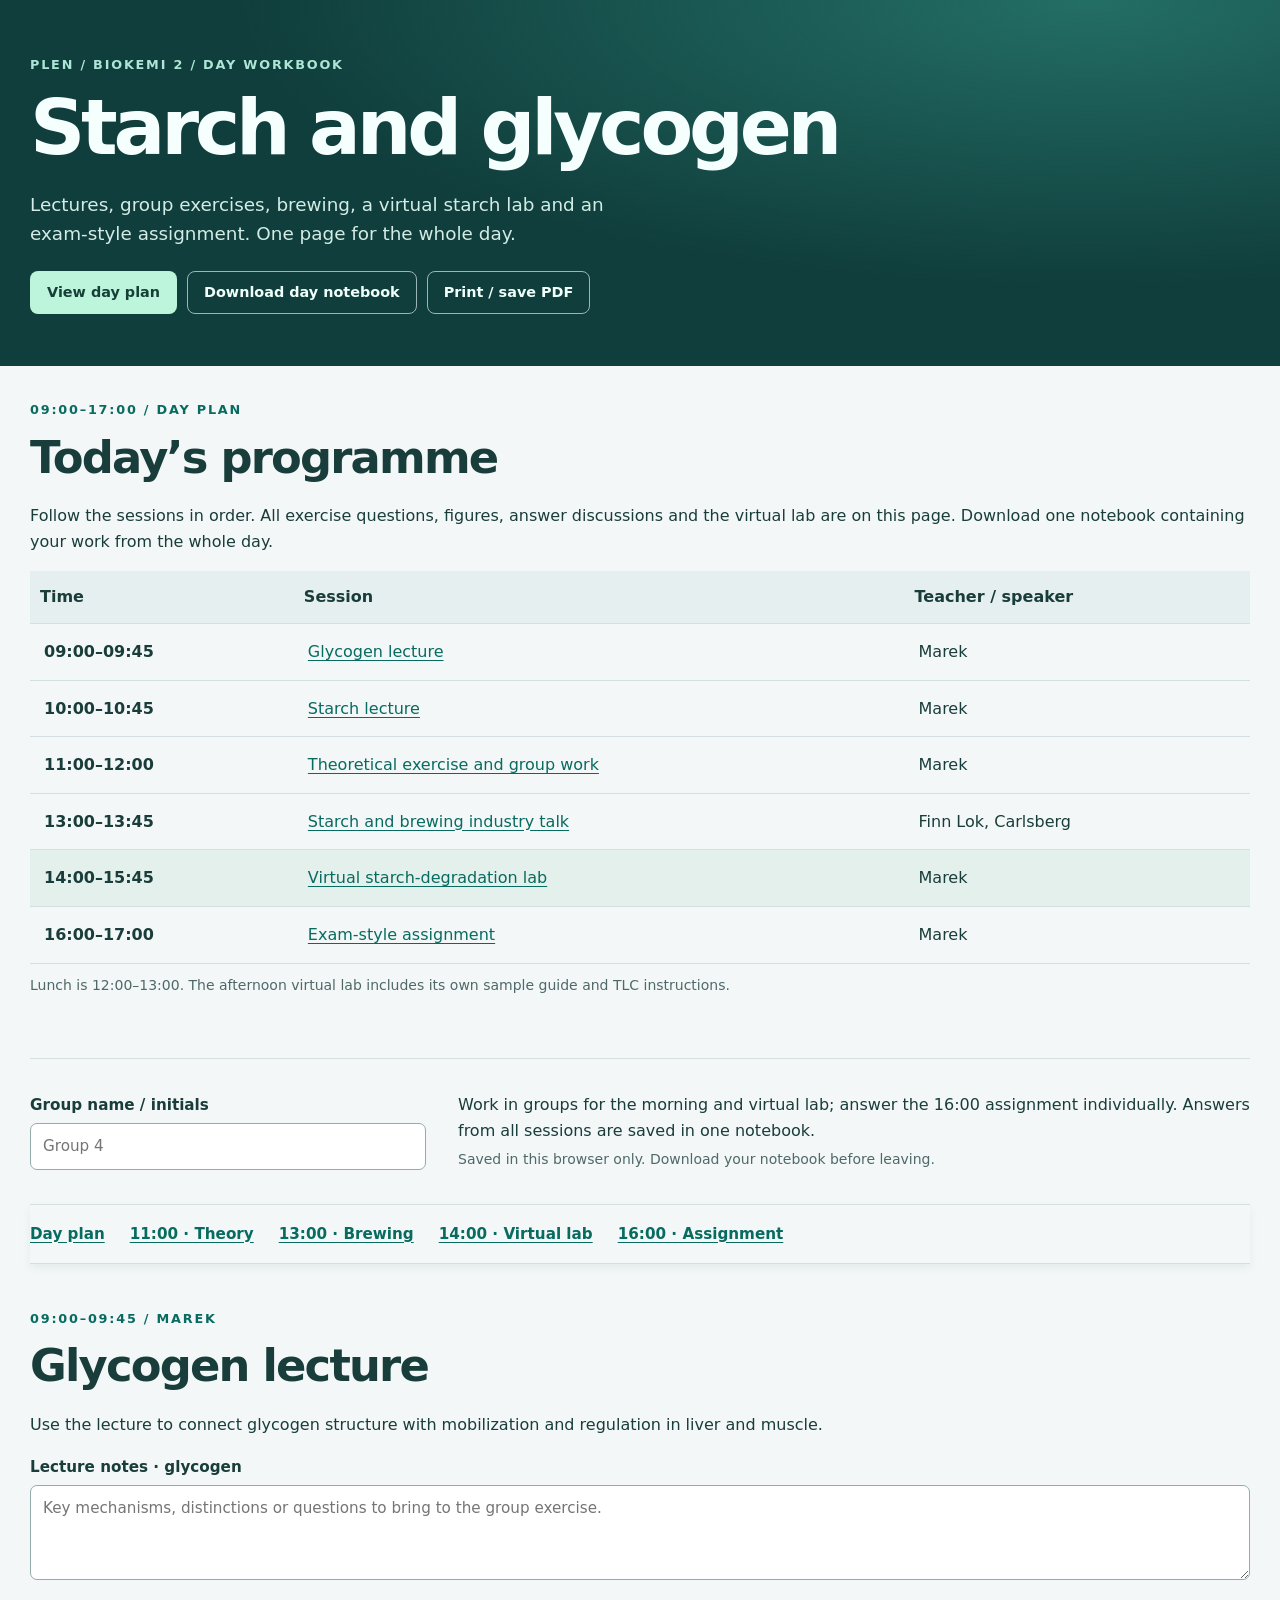
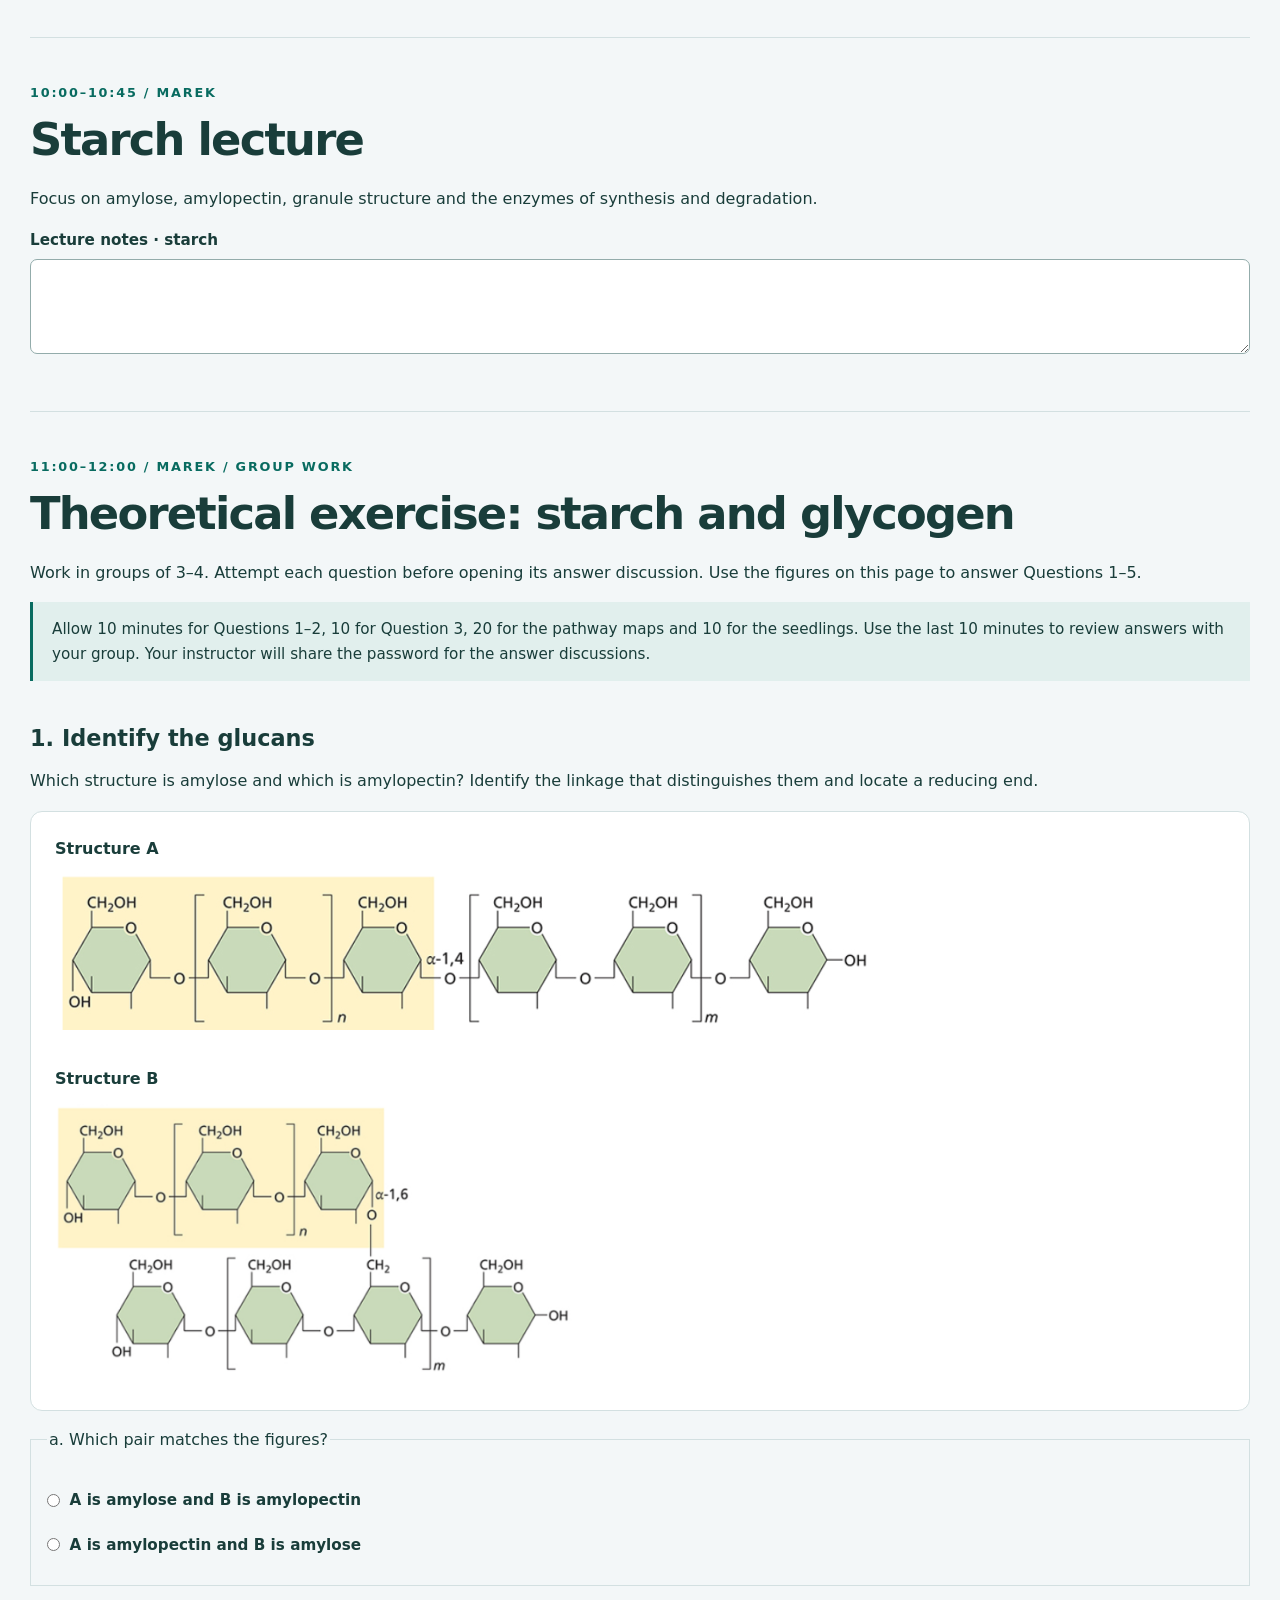
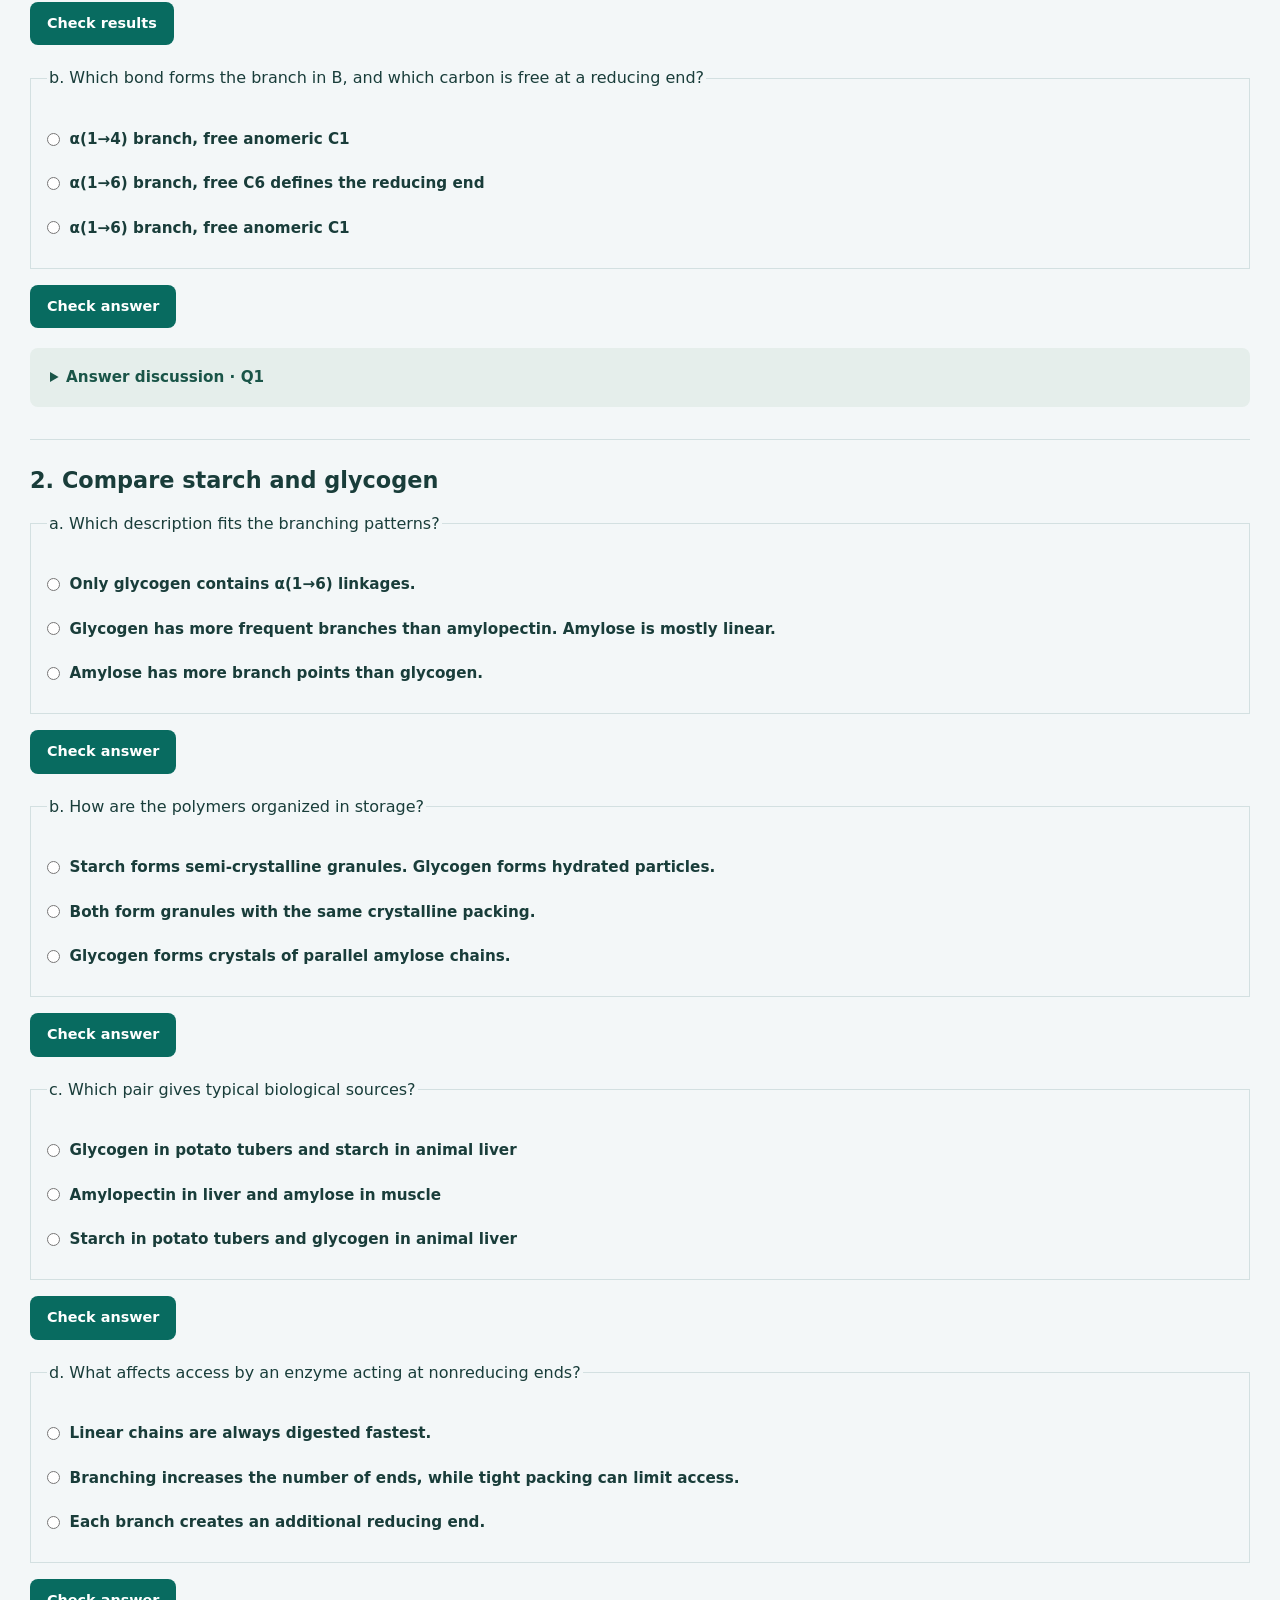
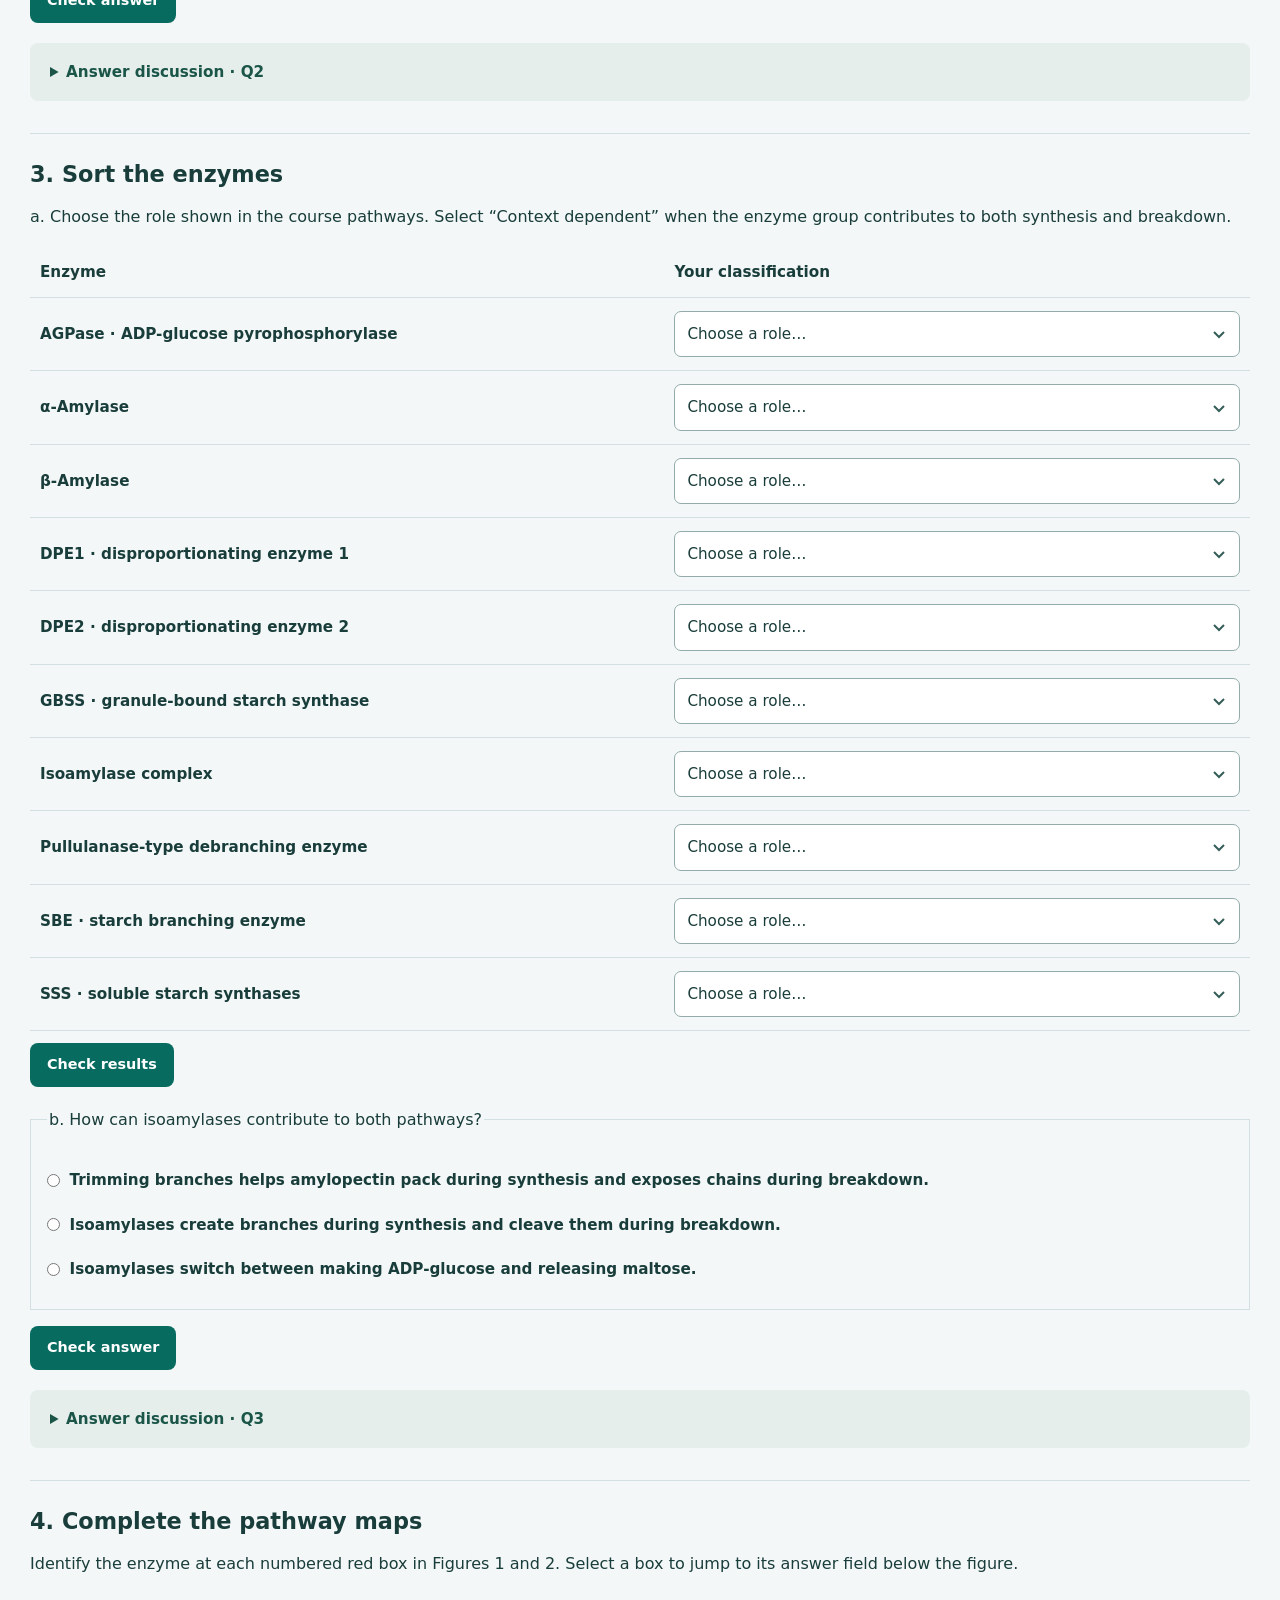
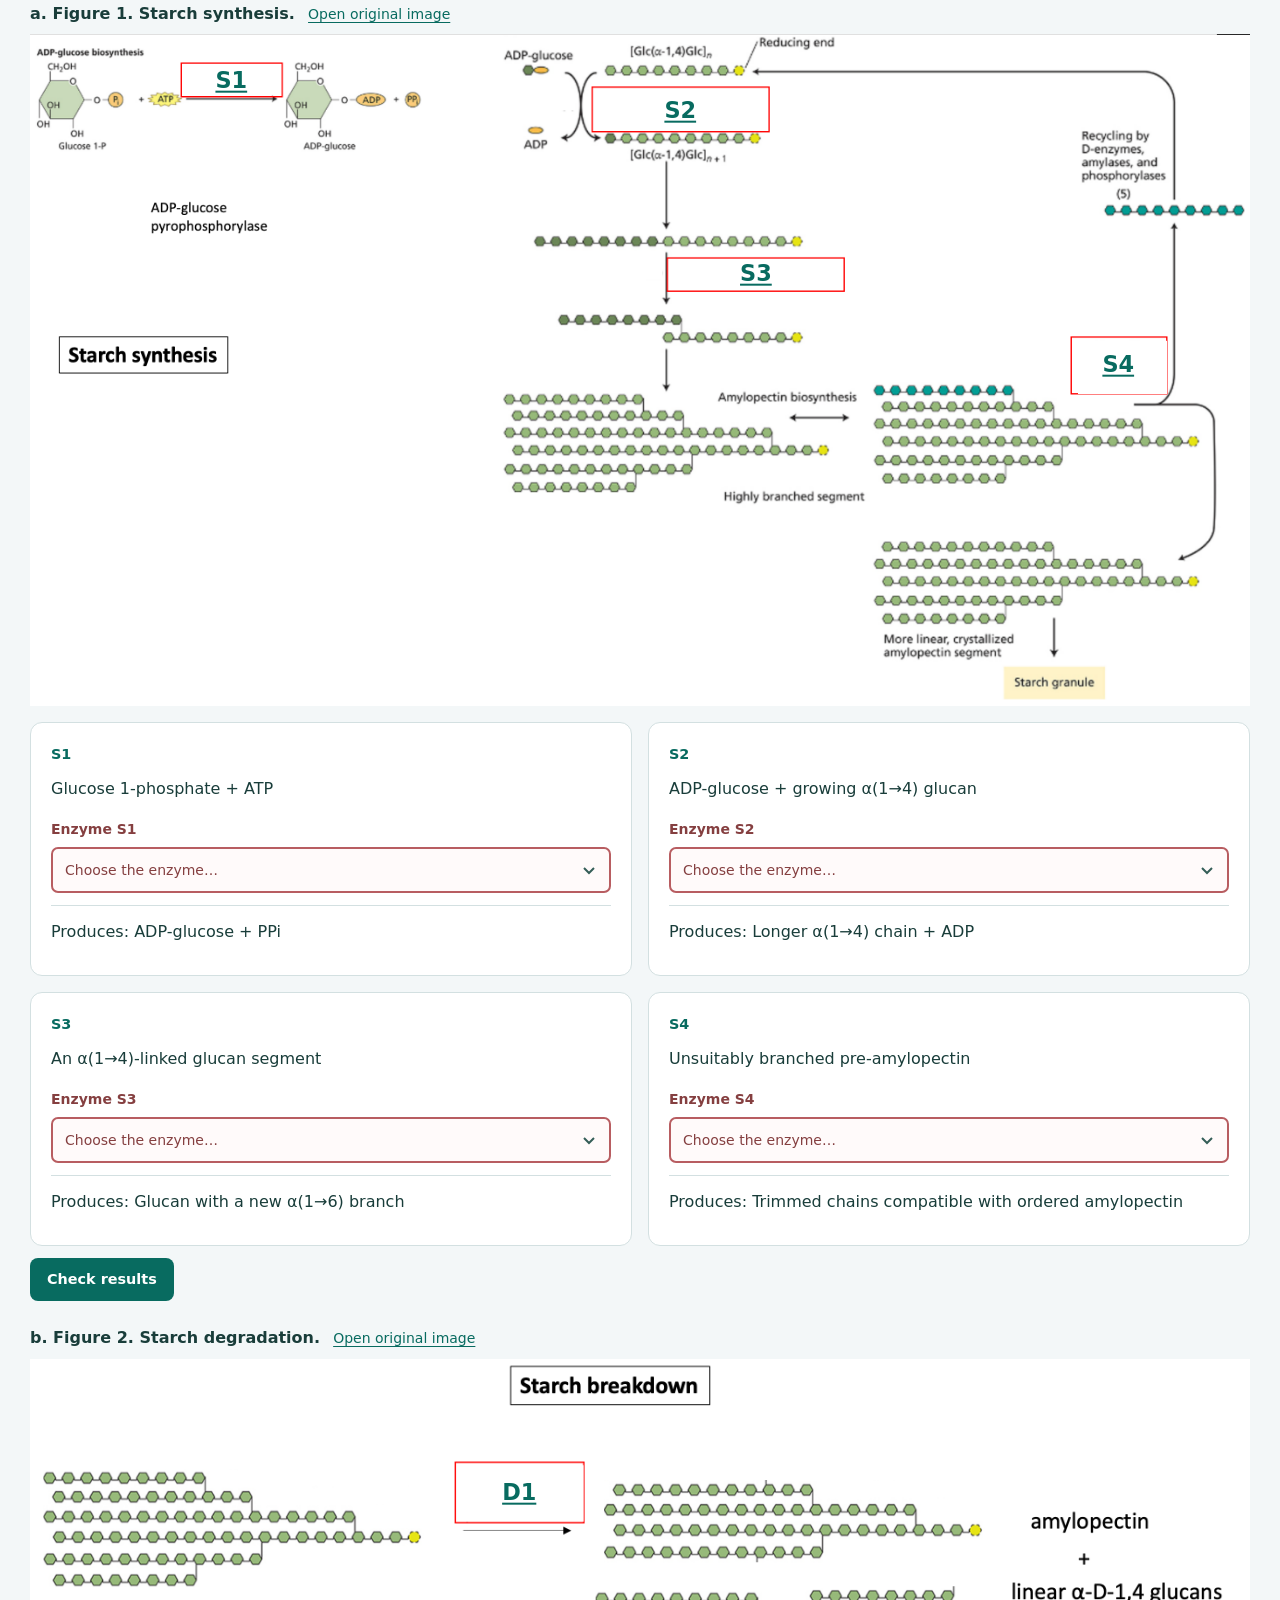
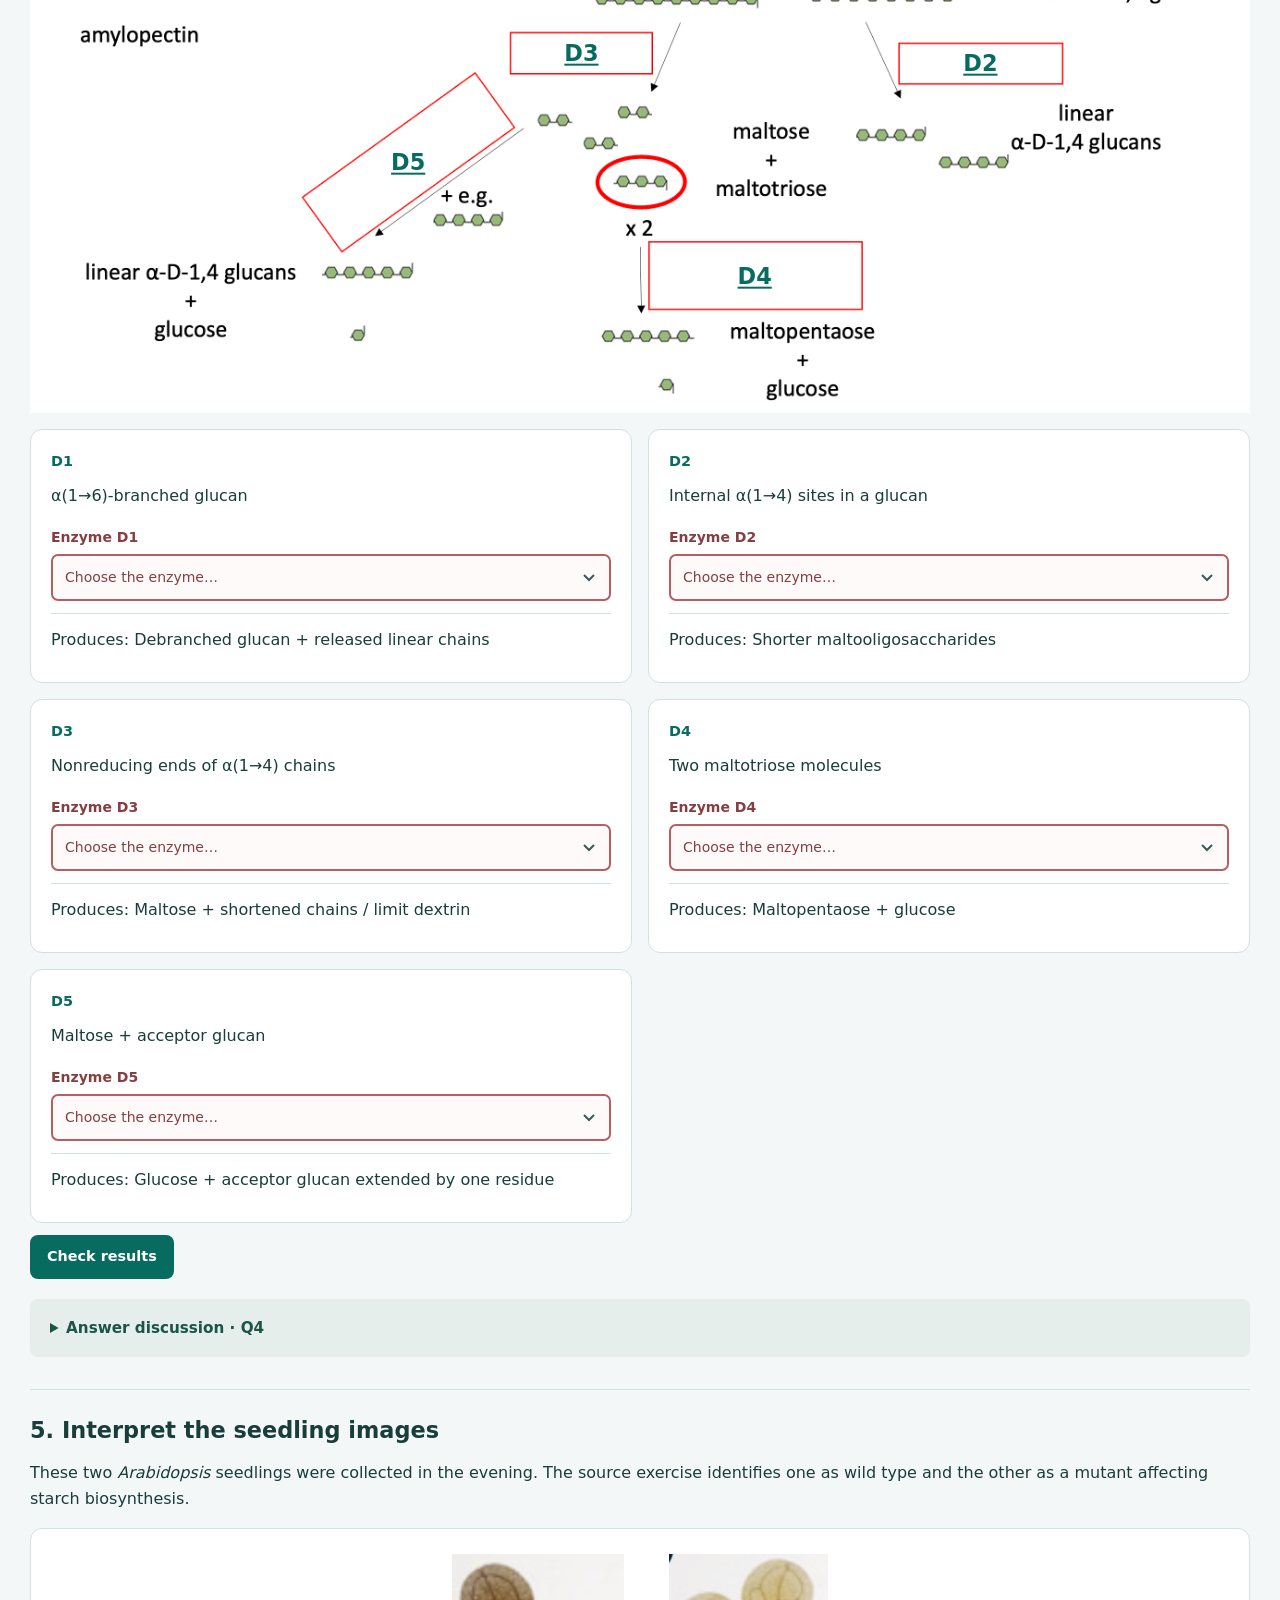
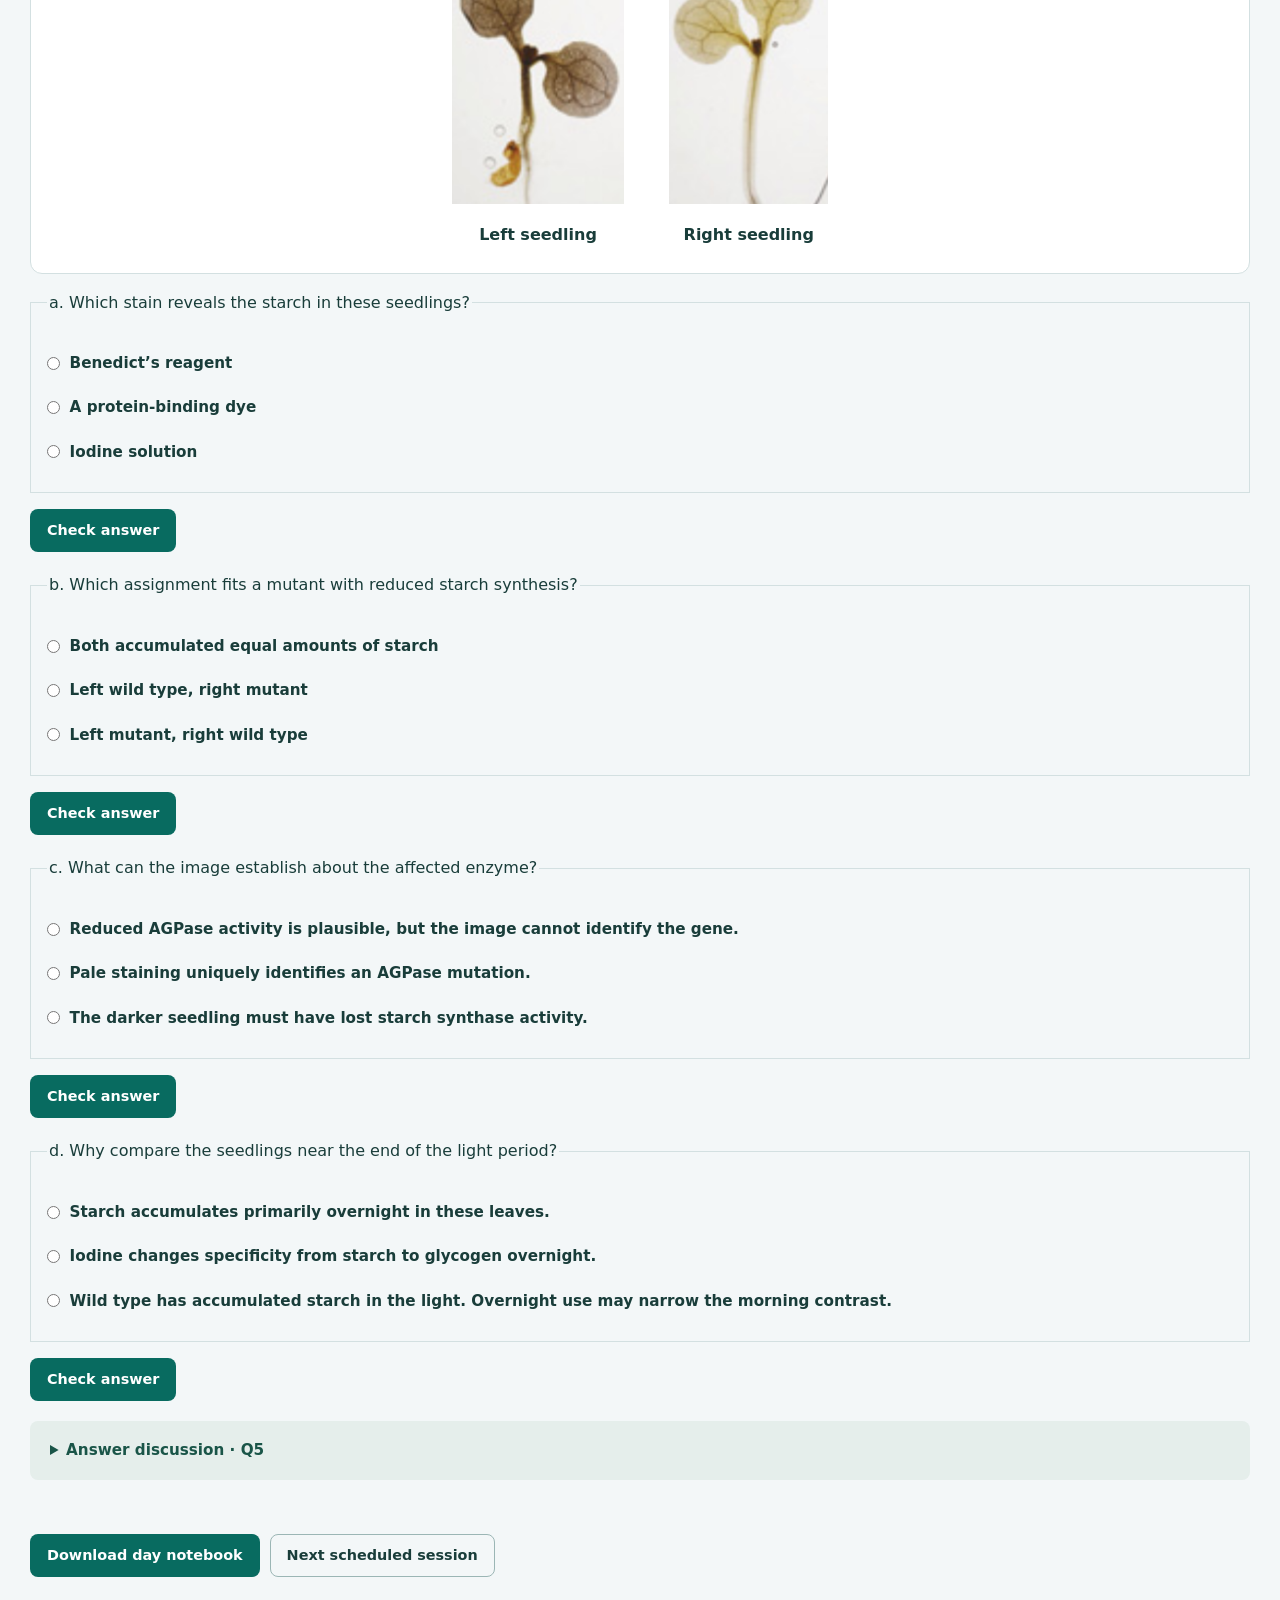
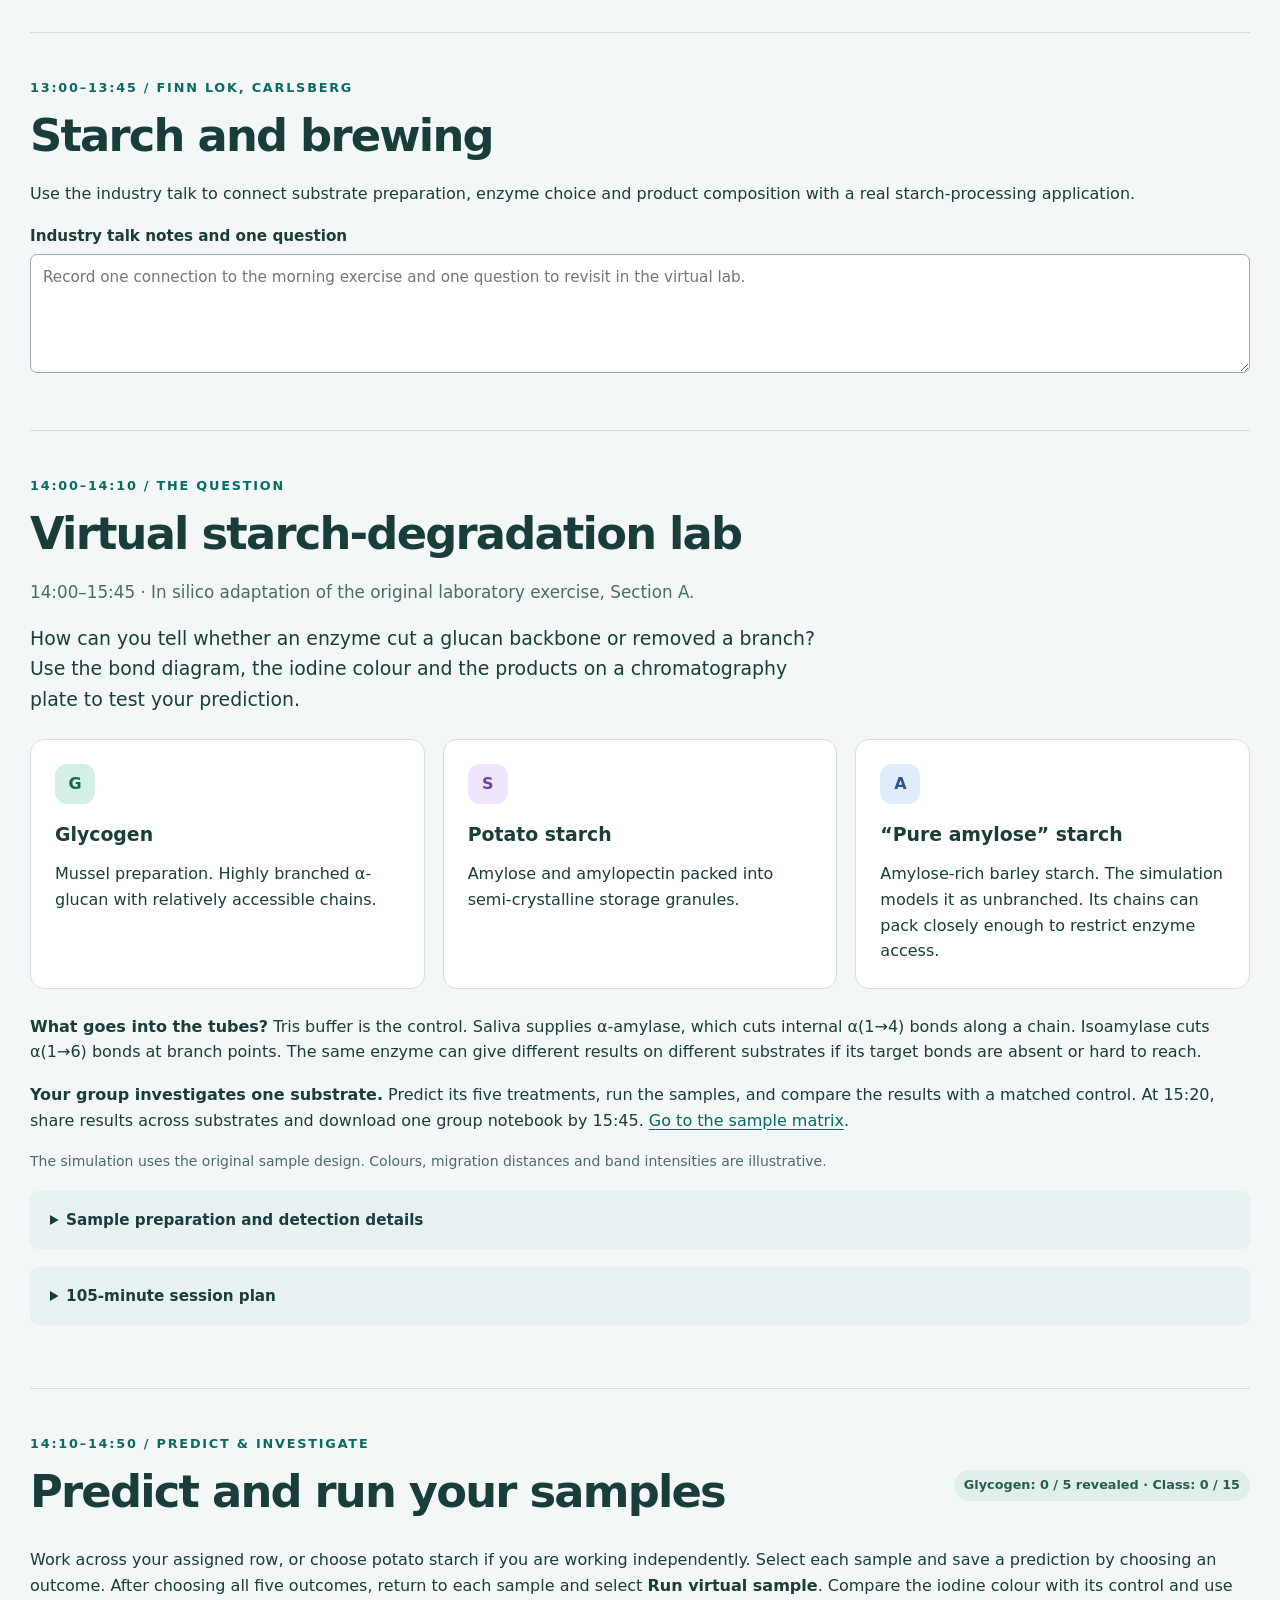
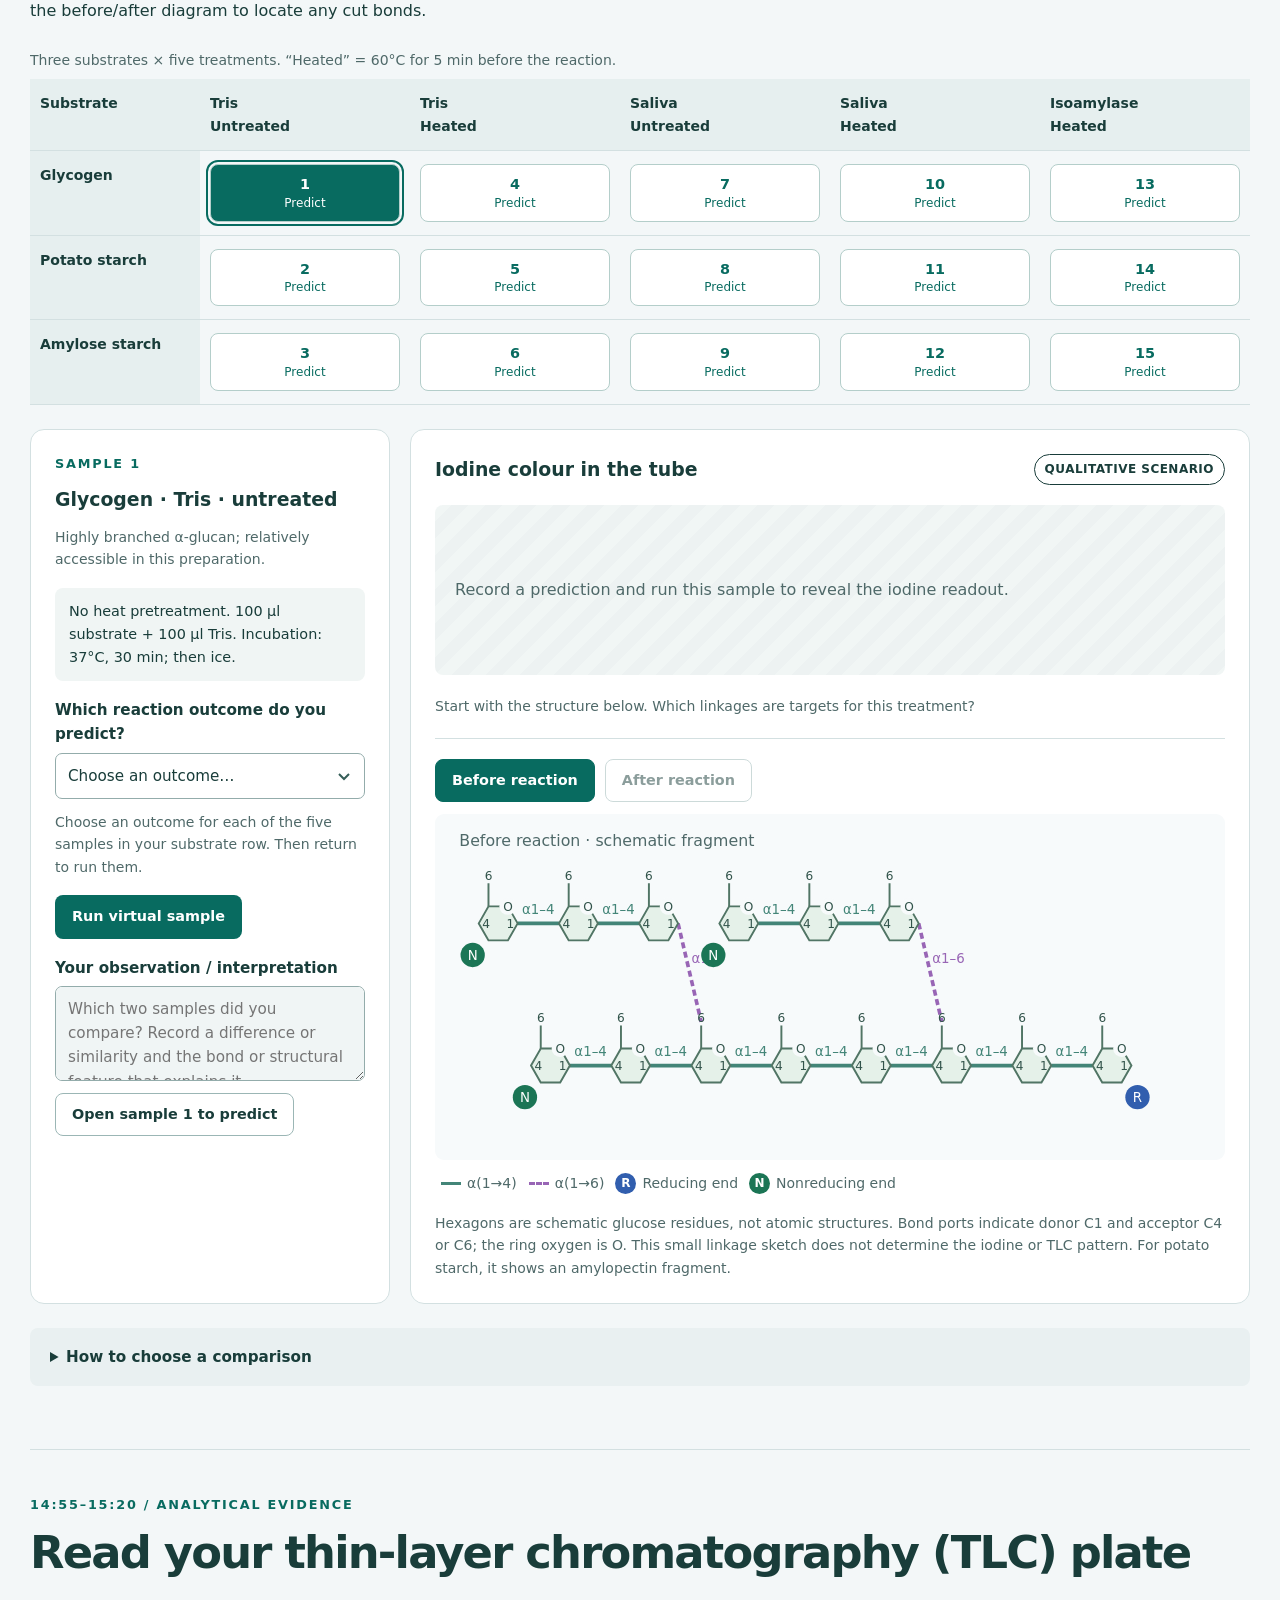
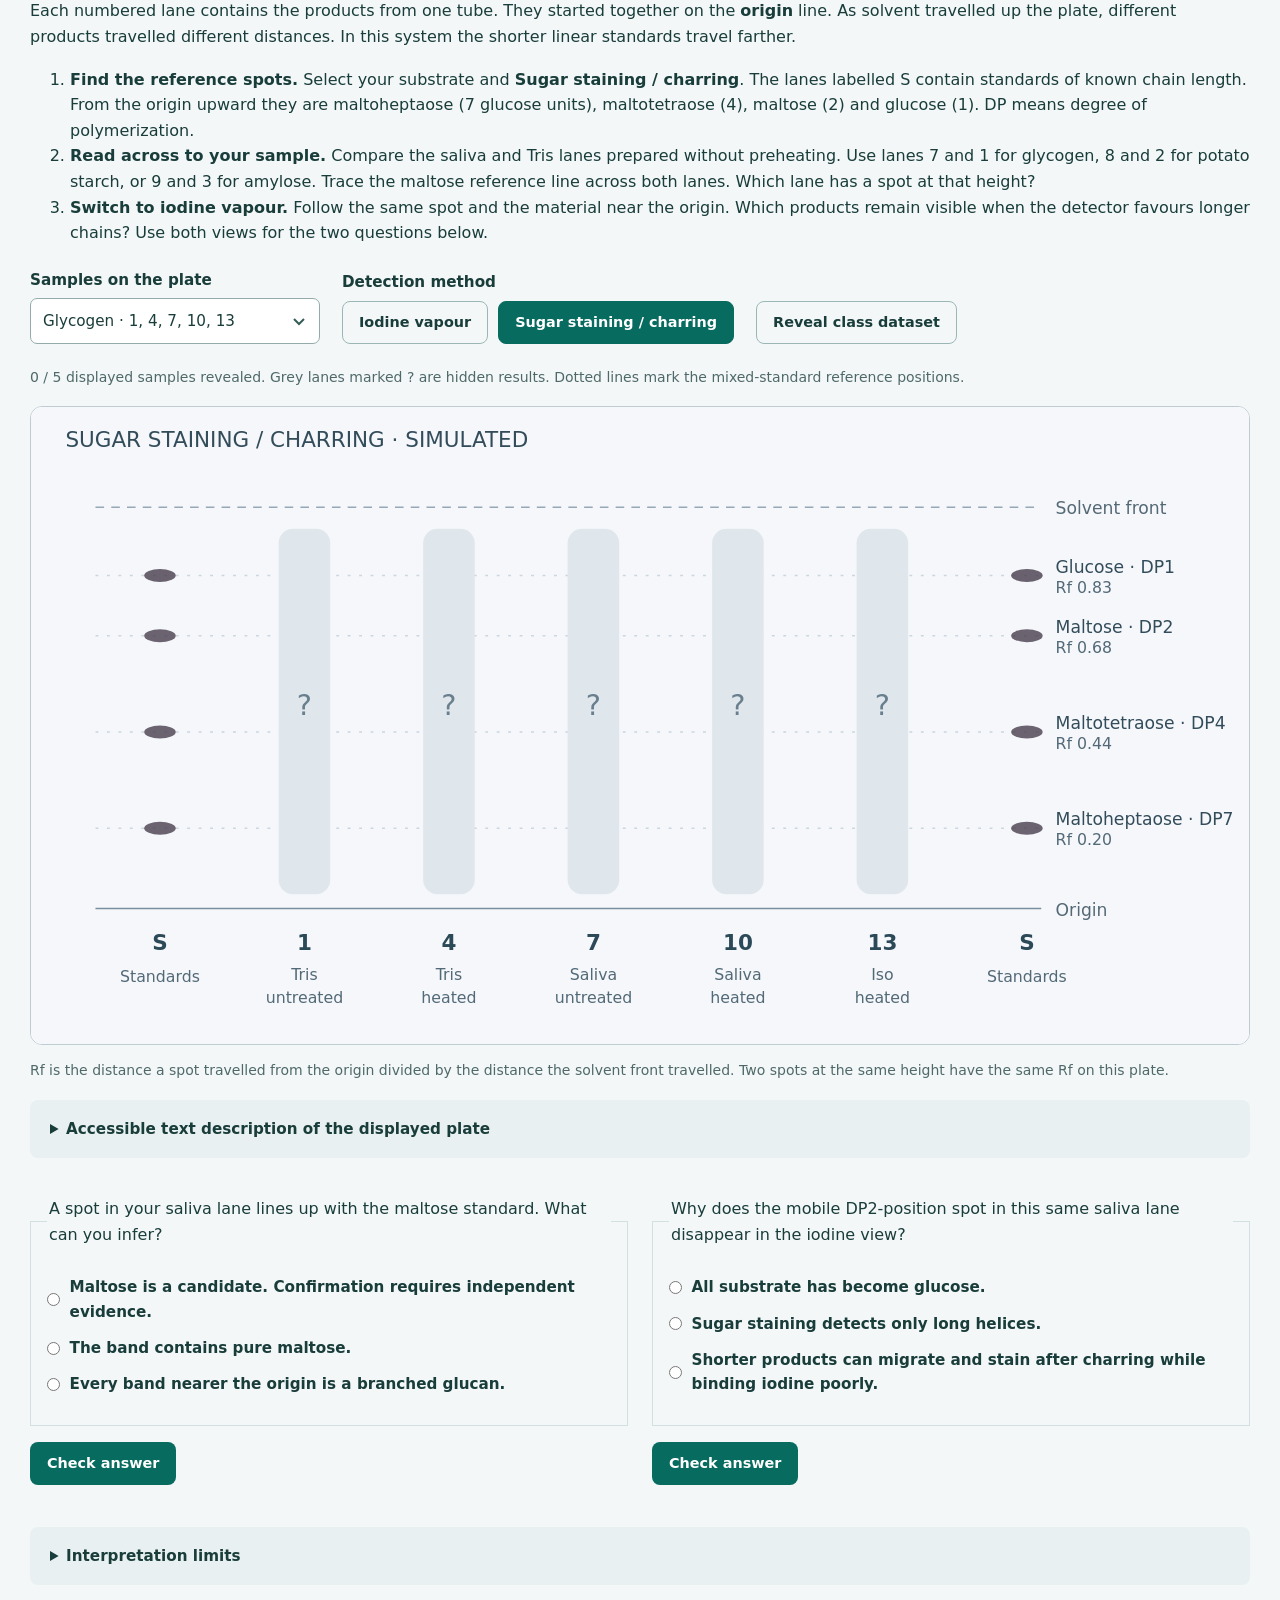
==== commit a5512bd5: "Teach TLC at the virtual bench and streamline the morning exercise" ====
--- a/index.html
+++ b/index.html
@@ -22,7 +22,7 @@
 <tr class="highlight-session"><td>14:00–15:45</td><td><a href="#brief">Virtual starch-degradation lab</a></td><td>Marek</td></tr>
 <tr><td>16:00–17:00</td><td><a href="#exam">Exam-style assignment</a></td><td>Marek</td></tr>
 </tbody></table></div>
-<p class="small">The previously open 14:00–15:45 slot contains the in silico adaptation of the starch-degradation exercise. Breaks fall between sessions; lunch is 12:00–13:00.</p>
+<p class="small">Lunch is 12:00–13:00. The afternoon virtual lab includes its own sample guide and TLC instructions.</p>
 </section>
 
 <div class="setup"><label for="group">Group name / initials<input id="group" data-save="group" placeholder="Group 4"></label><div><p>Work in groups for the morning and virtual lab; answer the 16:00 assignment individually. Answers from all sessions are saved in one notebook.</p><p id="save-status" class="small" role="status">Download your notebook before leaving.</p></div></div>
@@ -34,8 +34,8 @@
 
 <section id="theory" class="exercise day-session">
 <p class="eyebrow">11:00–12:00 / Marek / Group work</p><h2>Theoretical exercise: starch and glycogen</h2>
-<p>Work in groups of 3–4. Attempt each question before opening its answer discussion. The six questions and source figures are adapted from the supplied theoretical-exercise slides and worksheet.</p>
-<p class="notice">Suggested timing: Q1–2, 10 min; Q3, 10 min; Q4, 20 min; Q5, 10 min; Q6, 10 min. Your instructor will share the password for the answer discussions.</p>
+<p>Work in groups of 3–4. Attempt each question before opening its answer discussion. Use the figures on this page to answer Questions 1–5.</p>
+<p class="notice">Allow 10 minutes for Questions 1–2, 10 for Question 3, 20 for the pathway maps and 10 for the seedlings. Use the last 10 minutes to review answers with your group. Your instructor will share the password for the answer discussions.</p>
 
 <article class="question" id="theory-q1"><h3>1. Identify the glucans</h3><p>Which structure is amylose and which is amylopectin? Identify the linkage that distinguishes them and locate a reducing end.</p>
 <div class="structure-pair"><figure><figcaption><strong>Structure A</strong></figcaption><img src="assets/structure-a.png" alt="Structure A: glucose rings linked in an unbranched chain through α1,4 bonds, with a free anomeric hydroxyl at the right-hand end." width="832" height="157"></figure><figure><figcaption><strong>Structure B</strong></figcaption><img src="assets/structure-b.png" alt="Structure B: an α1,4-linked backbone bearing a side chain attached through an α1,6 linkage." width="594" height="308"></figure></div>
@@ -243,33 +243,6 @@
 <label hidden data-legacy-response>Previously saved combined response<textarea data-save="theory-5" data-section="theory" data-prompt="Q5. Earlier combined response" rows="4"></textarea></label>
 <details class="answer"><summary>Answer discussion · Q5</summary><div data-answer-key="q5">Unlock answers with JavaScript enabled.</div></details></article>
 
-<article class="question" id="theory-q6"><h3>6. Prepare to interpret TLC</h3><figure class="tlc-principle"><img src="assets/tlc-principle.png" alt="TLC schematic: material starts at the origin. After development, compound A travels furthest, B an intermediate distance and C the shortest distance. The solvent front is above all three." loading="lazy"><figcaption>TLC schematic reproduced from the supplied exercise deck. The accompanying worksheet credits Microbe Notes.</figcaption></figure>
-<div class="selection-exercise"><fieldset data-save="theory-6-a-mcq" data-section="theory" data-prompt="a. If A, B and C are linear glucans released by debranching, which is longest and which is shortest in this TLC system?"><legend>a. If A, B and C are linear glucans released by debranching, which is longest and which is shortest in this TLC system?</legend>
-<label><input type="radio" name="theory-6-a-mcq" value="B is longest and A is shortest." data-feedback="B has intermediate mobility. Compare its position with C near the origin."> B is longest and A is shortest.</label>
-<label><input type="radio" name="theory-6-a-mcq" value="C is longest and A is shortest." data-feedback="C migrated least from the origin. Shorter linear glucans travel farther in this system." data-correct> C is longest and A is shortest.</label>
-<label><input type="radio" name="theory-6-a-mcq" value="A is longest and C is shortest." data-feedback="Measure from the origin. The longest chain has the lowest mobility here."> A is longest and C is shortest.</label>
-</fieldset><div class="check-controls" hidden><button type="button" class="check-selections">Check answer</button> <span role="status" class="check-summary"></span></div></div>
-<label hidden data-legacy-response>Earlier written response<textarea data-save="theory-6-a" data-section="theory" data-prompt="Q6a. If A, B and C are linear glucans of different lengths after debranching, which is longest and which is shortest under the stated chromatographic conditions?" rows="3"></textarea></label>
-<div class="selection-exercise"><fieldset data-save="theory-6-b-mcq" data-section="theory" data-prompt="b. Which design matches the afternoon matrix?"><legend>b. Which design matches the afternoon matrix?</legend>
-<label><input type="radio" name="theory-6-b-mcq" value="Tris and saliva are each tested with untreated and preheated substrate. Isoamylase is tested only with preheated substrate." data-feedback="Glycogen, potato starch and amylose-rich barley starch each have five conditions. For the isoamylase condition, heat the substrate first and then add the enzyme." data-correct> Tris and saliva are each tested with untreated and preheated substrate. Isoamylase is tested only with preheated substrate.</label>
-<label><input type="radio" name="theory-6-b-mcq" value="Each substrate receives isoamylase with and without heat, plus heated saliva only." data-feedback="Check the isoamylase column. Only heat-treated substrate is included there."> Each substrate receives isoamylase with and without heat, plus heated saliva only.</label>
-<label><input type="radio" name="theory-6-b-mcq" value="Each substrate receives α-amylase and β-amylase at two temperatures." data-feedback="Saliva supplies α-amylase. β-Amylase appears in the exam exercise."> Each substrate receives α-amylase and β-amylase at two temperatures.</label>
-</fieldset><div class="check-controls" hidden><button type="button" class="check-selections">Check answer</button> <span role="status" class="check-summary"></span></div></div>
-<label hidden data-legacy-response>Earlier written response<textarea data-save="theory-6-b" data-section="theory" data-prompt="Q6b. Which substrates and treatments will you compare in the afternoon?" rows="3"></textarea></label><p><a href="#matrix">Refer to the 15-condition matrix</a>.</p>
-<div class="selection-exercise"><fieldset data-save="theory-6-c-mcq" data-section="theory" data-prompt="c. Why run glucose, maltose, maltotetraose and maltoheptaose standards?"><legend>c. Why run glucose, maltose, maltotetraose and maltoheptaose standards?</legend>
-<label><input type="radio" name="theory-6-c-mcq" value="Matching a standard proves chemical identity." data-feedback="Different compounds can co-migrate on one plate."> Matching a standard proves chemical identity.</label>
-<label><input type="radio" name="theory-6-c-mcq" value="Their band darkness directly gives the yield of every product." data-feedback="A quantitative yield requires a calibrated response and known amounts."> Their band darkness directly gives the yield of every product.</label>
-<label><input type="radio" name="theory-6-c-mcq" value="Their known chain lengths of 1, 2, 4 and 7 provide migration references." data-feedback="A sample band at the same position supports a provisional assignment under the same run conditions." data-correct> Their known chain lengths of 1, 2, 4 and 7 provide migration references.</label>
-</fieldset><div class="check-controls" hidden><button type="button" class="check-selections">Check answer</button> <span role="status" class="check-summary"></span></div></div>
-<label hidden data-legacy-response>Earlier written response<textarea data-save="theory-6-c" data-section="theory" data-prompt="Q6c. What are glucose, maltose, maltotetraose and maltoheptaose, and why include them as standards?" rows="3"></textarea></label>
-<div class="selection-exercise"><fieldset data-save="theory-6-d-mcq" data-section="theory" data-prompt="d. How can the colourless carbohydrates be visualized on the plate?"><legend>d. How can the colourless carbohydrates be visualized on the plate?</legend>
-<label><input type="radio" name="theory-6-d-mcq" value="Measure the solvent front as a stain for glucose." data-feedback="The front gives a distance reference. A detection step reveals the sample spots."> Measure the solvent front as a stain for glucose.</label>
-<label><input type="radio" name="theory-6-d-mcq" value="Use iodine vapour, then acid treatment and heating for broader sugar detection." data-feedback="Long glucan chains can stain with iodine vapour. Sulfuric acid in methanol followed by heating also reveals shorter sugars on the plate." data-correct> Use iodine vapour, then acid treatment and heating for broader sugar detection.</label>
-<label><input type="radio" name="theory-6-d-mcq" value="Use iodine alone to detect every short sugar." data-feedback="The short standards can remain invisible to iodine in this exercise."> Use iodine alone to detect every short sugar.</label>
-</fieldset><div class="check-controls" hidden><button type="button" class="check-selections">Check answer</button> <span role="status" class="check-summary"></span></div></div>
-<label hidden data-legacy-response>Earlier written response<textarea data-save="theory-6-d" data-section="theory" data-prompt="Q6d. The sugars are colourless in solution. How can you detect them on the plate?" rows="3"></textarea></label>
-<label hidden data-legacy-response>Previously saved combined response<textarea data-save="theory-6" data-section="theory" data-prompt="Q6. Earlier combined response" rows="4"></textarea></label>
-<details class="answer"><summary>Answer discussion · Q6</summary><div data-answer-key="q6">Unlock answers with JavaScript enabled.</div></details></article>
 <div class="toolbar"><button data-action="export">Download day notebook</button><a class="button secondary" href="#industry">Next scheduled session</a></div>
 </section>
 
@@ -277,52 +250,60 @@
 
 <section id="brief" class="exercise day-session">
 <p class="eyebrow">14:00–14:10 / The question</p><h2>Virtual starch-degradation lab</h2><p class="session-intro">14:00–15:45 · In silico adaptation of the original laboratory exercise, Section A.</p>
-<p class="lead">How do branching, physical structure and enzyme specificity determine the products of glucan hydrolysis?</p>
-<div class="substrate-cards"><article class="card"><span class="sample-icon">G</span><h3>Glycogen</h3><p>Mussel preparation. Highly branched α-glucan with relatively accessible chains.</p></article><article class="card"><span class="sample-icon purple">S</span><h3>Potato starch</h3><p>Amylose and amylopectin packed into semi-crystalline storage granules.</p></article><article class="card"><span class="sample-icon blue">A</span><h3>“Pure amylose” starch</h3><p>The manual’s transgenic barley preparation. Idealized here as unbranched, but still physically resistant.</p></article></div>
-<p class="notice"><strong>Simulated teaching examples.</strong> Colours, band positions and band darkness are illustrative, not measurements from the manual or predictions of yield. Interpret controlled comparisons; do not estimate concentrations from this display.</p>
-<details><summary>Protocol retained from the manual</summary><p>Prepare untreated and heat-treated portions of each substrate. Heat treatment: <strong>60°C for 5 min</strong>. Each reaction contains <strong>100 µl substrate + 100 µl diluted saliva, isoamylase or Tris</strong>, followed by <strong>30 min at 37°C</strong> and cooling on ice. “Untreated” refers to pretreatment; all reactions share the same 37°C incubation.</p><p>Saliva supplies α-amylase. Isoamylase is the α(1→6) debranching enzyme. There is no β-amylase treatment in this exercise.</p><p>TLC: silica; acetone:ethanol:water <strong>7:1:2</strong>. The original sequence is iodine-vapour visualization, then sulfuric-acid/methanol treatment and heating for broader carbohydrate detection. Here you compare virtual images of those readouts. A separate iodine-colour panel is an added teaching aid.</p><p>The manual calls the heated preparations gelatinized. We use <em>heat-treated</em>: complete gelatinization at 60°C for 5 min cannot be assumed for all three preparations.</p></details>
+<p class="lead">How can you tell whether an enzyme cut a glucan backbone or removed a branch? Use the bond diagram, the iodine colour and the products on a chromatography plate to test your prediction.</p>
+<div class="substrate-cards"><article class="card"><span class="sample-icon">G</span><h3>Glycogen</h3><p>Mussel preparation. Highly branched α-glucan with relatively accessible chains.</p></article><article class="card"><span class="sample-icon purple">S</span><h3>Potato starch</h3><p>Amylose and amylopectin packed into semi-crystalline storage granules.</p></article><article class="card"><span class="sample-icon blue">A</span><h3>“Pure amylose” starch</h3><p>Amylose-rich barley starch. The simulation models it as unbranched. Its chains can pack closely enough to restrict enzyme access.</p></article></div>
+<p><strong>What goes into the tubes?</strong> Tris buffer is the control. Saliva supplies α-amylase, which cuts internal α(1→4) bonds along a chain. Isoamylase cuts α(1→6) bonds at branch points. The same enzyme can give different results on different substrates if its target bonds are absent or hard to reach.</p>
+<p><strong>Your group investigates one substrate.</strong> Predict its five treatments, run the samples, and compare the results with a matched control. At 15:20, share results across substrates and download one group notebook by 15:45. <a href="#bench">Go to the sample matrix</a>.</p>
+<p class="small">The simulation uses the original sample design. Colours, migration distances and band intensities are illustrative.</p>
+<details><summary>Sample preparation and detection details</summary><p>Prepare untreated and heat-treated portions of each substrate. Heat treatment: <strong>60°C for 5 min</strong>. Each reaction contains <strong>100 µl substrate + 100 µl diluted saliva, isoamylase or Tris</strong>, followed by <strong>30 min at 37°C</strong> and cooling on ice. “Untreated” refers to pretreatment; all reactions share the same 37°C incubation.</p><p>Saliva supplies α-amylase. Isoamylase is the α(1→6) debranching enzyme. There is no β-amylase treatment in this exercise.</p><p>TLC: silica; acetone:ethanol:water <strong>7:1:2</strong>. The original sequence is iodine-vapour visualization, then sulfuric-acid/methanol treatment and heating for broader carbohydrate detection. Here you compare virtual images of those readouts. A separate iodine-colour panel is an added teaching aid.</p><p>Heating can make starch chains more accessible. The extent of gelatinization at 60°C depends on the preparation.</p></details>
 <details><summary>105-minute session plan</summary><table><thead><tr><th>Time</th><th>Activity</th></tr></thead><tbody><tr><td>14:00–14:10</td><td>Introduce structures, enzymes and the question.</td></tr><tr><td>14:10–14:30</td><td>Predict the five conditions for your assigned substrate; explain the controls.</td></tr><tr><td>14:30–14:50</td><td>Run virtual samples and inspect iodine signals and bond cleavage.</td></tr><tr><td>14:50–14:55</td><td>Short break.</td></tr><tr><td>14:55–15:20</td><td>Interpret TLC using standards and both detection methods.</td></tr><tr><td>15:20–15:35</td><td>Compare substrates; reconcile observations with predictions.</td></tr><tr><td>15:35–15:45</td><td>Review the results table and select your conclusions; download the notebook.</td></tr></tbody></table></details>
 </section>
 <section id="bench" class="exercise">
-<div class="section-heading"><div><p class="eyebrow">14:10–14:50 / Predict & investigate</p><h2>Your virtual bench.</h2></div><span id="progress" class="badge" role="status">0 / 15 samples revealed</span></div>
-<p>Select a numbered sample. Record your prediction before revealing its result. Sample numbers match the manual.</p>
+<div class="section-heading"><div><p class="eyebrow">14:10–14:50 / Predict & investigate</p><h2>Predict and run your samples</h2></div><span id="progress" class="badge" role="status">0 / 15 samples revealed</span></div>
+<p>Work across your assigned row, or choose potato starch if you are working independently. Select each sample and save a prediction by choosing an outcome. After choosing all five outcomes, return to each sample and select <strong>Run virtual sample</strong>. Compare the iodine colour with its control and use the before/after diagram to locate any cut bonds.</p>
 <div class="table-scroll"><table id="matrix"><caption>Three substrates × five treatments. “Heated” = 60°C for 5 min before the reaction.</caption><thead><tr><th scope="col">Substrate</th><th scope="col">Tris<br>Untreated</th><th scope="col">Tris<br>Heated</th><th scope="col">Saliva<br>Untreated</th><th scope="col">Saliva<br>Heated</th><th scope="col">Isoamylase<br>Heated</th></tr></thead><tbody id="matrix-body"></tbody></table></div>
-<div class="bench-grid"><article class="card experiment-controls"><p class="eyebrow" id="sample-number">Sample 1</p><h3 id="sample-title"></h3><p id="sample-description" class="small"></p><p id="sample-protocol" class="protocol"></p><label for="prediction">Which reaction outcome do you predict?<select id="prediction"><option value="">Choose an outcome…</option><option>No enzymatic cleavage</option><option>Internal backbone cleavage</option><option>Branch-point cleavage</option></select></label><p id="prediction-note" class="small"></p><button id="run-sample">Run virtual sample</button><p id="run-message" class="small" role="status"></p><label for="observation">Your observation / interpretation<textarea id="observation" rows="3" placeholder="Describe the evidence, then interpret it."></textarea></label></article>
-<article class="card readout"><div class="readout-header"><h3>Iodine readout</h3><span class="tag">QUALITATIVE SCENARIO</span></div><div id="iodine-readout" aria-live="polite"></div><div id="mechanism"></div><div class="mechanism-controls"><button id="structure-before" class="secondary" aria-pressed="true">Before reaction</button><button id="structure-after" class="secondary" aria-pressed="false">After cleavage</button></div><div id="molecule"></div><p class="small molecular-key"><span class="key-line"></span> α(1→4) <span class="key-line branch"></span> α(1→6) <span class="end-key re">R</span> Reducing end <span class="end-key nr">N</span> Nonreducing end</p><p class="small">Hexagons are schematic glucose residues, not atomic structures. Bond ports indicate donor C1 and acceptor C4 or C6; the ring oxygen is O. This small linkage sketch does not determine the iodine or TLC pattern. For potato starch, it shows an amylopectin fragment.</p></article></div>
-<details><summary>Check the comparisons before interpreting the results</summary><ul><li>Enzyme effect: saliva or isoamylase versus the matching Tris control.</li><li>Heat effect: compare untreated and heated Tris controls, then untreated and heated saliva samples.</li><li>Substrate effect: compare the same treatment across the three substrates.</li><li>Missing comparison: there is no untreated + isoamylase condition. You cannot isolate the effect of heat on isoamylase activity from this matrix.</li></ul></details>
+<div class="bench-grid"><article class="card experiment-controls"><p class="eyebrow" id="sample-number">Sample 1</p><h3 id="sample-title"></h3><p id="sample-description" class="small"></p><p id="sample-protocol" class="protocol"></p><label for="prediction">Which reaction outcome do you predict?<select id="prediction"><option value="">Choose an outcome…</option><option>No enzymatic cleavage</option><option>Internal backbone cleavage</option><option>Branch-point cleavage</option></select></label><p id="prediction-note" class="small"></p><button id="run-sample">Run virtual sample</button><p id="run-message" class="small" role="status"></p><label for="observation">Your observation / interpretation<textarea id="observation" rows="3" placeholder="Which two samples did you compare? Record a difference or similarity and the bond or structural feature that explains it."></textarea></label></article>
+<article class="card readout"><div class="readout-header"><h3>Iodine colour in the tube</h3><span class="tag">QUALITATIVE SCENARIO</span></div><div id="iodine-readout" aria-live="polite"></div><div id="mechanism"></div><div class="mechanism-controls"><button id="structure-before" class="secondary" aria-pressed="true">Before reaction</button><button id="structure-after" class="secondary" aria-pressed="false">After reaction</button></div><div id="molecule"></div><p class="small molecular-key"><span class="key-line"></span> α(1→4) <span class="key-line branch"></span> α(1→6) <span class="end-key re">R</span> Reducing end <span class="end-key nr">N</span> Nonreducing end</p><p class="small">Hexagons are schematic glucose residues, not atomic structures. Bond ports indicate donor C1 and acceptor C4 or C6; the ring oxygen is O. This small linkage sketch does not determine the iodine or TLC pattern. For potato starch, it shows an amylopectin fragment.</p></article></div>
+<details><summary>How to choose a comparison</summary><ul><li>Enzyme effect: saliva or isoamylase versus the matching Tris control.</li><li>Heat effect: compare untreated and heated Tris controls, then untreated and heated saliva samples.</li><li>Substrate effect: compare the same treatment across the three substrates.</li><li>The isoamylase samples all use preheated substrate. An additional sample with untreated substrate and isoamylase would test how substrate pretreatment changes that reaction.</li></ul></details>
 </section>
 <section id="tlc" class="exercise">
-<p class="eyebrow">14:55–15:20 / Analytical evidence</p><h2>Read the plate, not just the colour.</h2><p>Match bands to the reference lanes. Compare iodine detection with broader carbohydrate detection on the same virtual plate.</p>
+<p class="eyebrow">14:55–15:20 / Analytical evidence</p><h2>Read your thin-layer chromatography (TLC) plate</h2>
+<p>Each numbered lane contains the products from one tube. They started together on the <strong>origin</strong> line. As solvent travelled up the plate, different products travelled different distances. In this system the shorter linear standards travel farther.</p>
+<ol class="plate-guide">
+<li><strong>Find the reference spots.</strong> Select your substrate and <strong>Sugar staining / charring</strong>. The lanes labelled S contain standards of known chain length. From the origin upward they are maltoheptaose (7 glucose units), maltotetraose (4), maltose (2) and glucose (1). DP means degree of polymerization.</li>
+<li><strong>Read across to your sample.</strong> Compare the saliva and Tris lanes prepared without preheating. Use lanes 7 and 1 for glycogen, 8 and 2 for potato starch, or 9 and 3 for amylose. Trace the maltose reference line across both lanes. Which lane has a spot at that height?</li>
+<li><strong>Switch to iodine vapour.</strong> Follow the same spot and the material near the origin. Which products remain visible when the detector favours longer chains? Use both views for the two questions below.</li>
+</ol>
 <div class="plate-controls"><label for="plate-substrate">Samples on the plate<select id="plate-substrate"><option value="glycogen">Glycogen · 1, 4, 7, 10, 13</option><option value="potato">Potato starch · 2, 5, 8, 11, 14</option><option value="amylose">Amylose starch · 3, 6, 9, 12, 15</option><option value="all">All 15 samples</option></select></label><div class="detector"><span>Detection method</span><div class="toolbar"><button id="detect-iodine" class="secondary" aria-pressed="false">Iodine vapour</button><button id="detect-char" aria-pressed="true">Sugar staining / charring</button></div></div><button id="reveal-all" class="secondary">Reveal class dataset</button></div>
 <p id="plate-status" class="small" role="status"></p>
 <div class="plate-scroll" tabindex="0" role="region" aria-label="Scrollable virtual TLC plate"><div id="tlc-plate"></div></div>
-<p class="small">S = mixed standards: glucose (DP1), maltose (DP2), maltotetraose (DP4), maltoheptaose (DP7). DP = degree of polymerization. Rf = distance travelled by spot ÷ distance travelled by solvent front. The displayed Rf values are chosen for this illustration.</p>
+<p class="small">Rf is the distance a spot travelled from the origin divided by the distance the solvent front travelled. Two spots at the same height have the same Rf on this plate.</p>
 <details><summary>Accessible text description of the displayed plate</summary><div id="plate-description"></div></details>
-<div class="grid"><div class="selection-exercise"><fieldset data-save="tlc-answer-mcq" data-section="lab" data-prompt="Which assignment is supported by a band that migrates with maltose?"><legend>Which assignment is supported by a band that migrates with maltose?</legend>
-<label><input type="radio" name="tlc-answer-mcq" value="Maltose is a candidate. Confirmation requires independent evidence." data-feedback="A shared migration distance supports a provisional match. Other compounds may migrate to the same position." data-correct> Maltose is a candidate. Confirmation requires independent evidence.</label>
-<label><input type="radio" name="tlc-answer-mcq" value="The band contains pure maltose." data-feedback="One TLC position cannot establish purity or exclude co-migrating products."> The band contains pure maltose.</label>
+<div class="grid"><div class="selection-exercise"><fieldset data-save="tlc-answer-mcq" data-section="lab" data-prompt="A spot in your saliva lane lines up with the maltose standard. What can you infer?"><legend>A spot in your saliva lane lines up with the maltose standard. What can you infer?</legend>
+<label><input type="radio" name="tlc-answer-mcq" value="Maltose is a candidate. Confirmation requires independent evidence." data-feedback="Your saliva lane has a spot at the maltose reference position (DP2, Rf 0.68). The matched Tris lane has material near the origin. Other compounds could share the maltose position." data-correct> Maltose is a candidate. Confirmation requires independent evidence.</label>
+<label><input type="radio" name="tlc-answer-mcq" value="The band contains pure maltose." data-feedback="Maltose and a different product could end up at the same height. A second separation or an independent assay could distinguish them."> The band contains pure maltose.</label>
 <label><input type="radio" name="tlc-answer-mcq" value="Every band nearer the origin is a branched glucan." data-feedback="Long linear chains and branched material can both have low mobility."> Every band nearer the origin is a branched glucan.</label>
 </fieldset><div class="check-controls" hidden><button type="button" class="check-selections">Check answer</button> <span role="status" class="check-summary"></span></div></div>
-<label hidden data-legacy-response>Earlier written response<textarea id="tlc-answer" data-save="tlc-answer" rows="4" placeholder="Cite sample numbers and co-migration. Is an unlabelled band enough to identify a sugar?"></textarea></label><div class="selection-exercise"><fieldset data-save="iodine-answer-mcq" data-section="lab" data-prompt="What explains a weaker blue signal with mobile spots after sugar staining?"><legend>What explains a weaker blue signal with mobile spots after sugar staining?</legend>
-<label><input type="radio" name="iodine-answer-mcq" value="All substrate has become glucose." data-feedback="Iodine colour does not identify glucose. Compare the mobile bands with standards."> All substrate has become glucose.</label>
+<label hidden data-legacy-response>Earlier written response<textarea id="tlc-answer" data-save="tlc-answer" rows="4" placeholder="Cite sample numbers and co-migration. Is an unlabelled band enough to identify a sugar?"></textarea></label><div class="selection-exercise"><fieldset data-save="iodine-answer-mcq" data-section="lab" data-prompt="Why does the mobile DP2-position spot in this same saliva lane disappear in the iodine view?"><legend>Why does the mobile DP2-position spot in this same saliva lane disappear in the iodine view?</legend>
+<label><input type="radio" name="iodine-answer-mcq" value="All substrate has become glucose." data-feedback="Compare the DP1 and DP2 reference lines in the charred view. The spot you followed is at the DP2 position. Iodine visibility alone cannot identify glucose."> All substrate has become glucose.</label>
 <label><input type="radio" name="iodine-answer-mcq" value="Sugar staining detects only long helices." data-feedback="Iodine is the readout that depends strongly on suitable chain length and helical structure."> Sugar staining detects only long helices.</label>
-<label><input type="radio" name="iodine-answer-mcq" value="Shorter products can migrate and stain after charring while binding iodine poorly." data-feedback="Loss of long iodine-binding stretches and appearance of mobile products give complementary evidence." data-correct> Shorter products can migrate and stain after charring while binding iodine poorly.</label>
+<label><input type="radio" name="iodine-answer-mcq" value="Shorter products can migrate and stain after charring while binding iodine poorly." data-feedback="The two views show the same lane. Charring reveals short products that bind iodine poorly. Remaining long chains can still stain near the origin." data-correct> Shorter products can migrate and stain after charring while binding iodine poorly.</label>
 </fieldset><div class="check-controls" hidden><button type="button" class="check-selections">Check answer</button> <span role="status" class="check-summary"></span></div></div>
 <label hidden data-legacy-response>Earlier written response<textarea id="iodine-answer" data-save="iodine-answer" rows="4"></textarea></label></div>
 <details><summary>Interpretation limits</summary><p>Co-migration with a standard supports a provisional assignment; it does not uniquely establish identity. Low-mobility material may contain long linear chains, branched dextrins or retained polymer. These cannot be assigned a unique DP from this plate.</p><p>The short DP1, DP2, DP4 and DP7 standards are not visibly detected by iodine in this teaching example. Long iodine-binding chains can stain, while smaller products appear after charring. Band intensity is not calibrated for quantity, and absence of a visible band is not proof of absence.</p><p>There is no glucose-producing exo-enzyme in this exercise. The illustrative saliva lanes contain small oligosaccharides, not complete conversion to glucose.</p></details>
 </section>
 <section id="notebook" class="exercise">
-<p class="eyebrow">15:20–15:45 / Compare & conclude</p><h2>Make a claim. Show the comparison.</h2><p>Your submission includes the results table and your selected interpretations. Predictions are locked when a result is revealed; use the observation field to revise your explanation.</p>
+<p class="eyebrow">15:20–15:45 / Compare & conclude</p><h2>Compare substrates and draw a conclusion</h2><p>Once each group has run its five samples, select <strong>Reveal class dataset</strong> <a href="#tlc">at the plate</a> to see all 15 results. Compare samples 14 and 15 with their heated Tris controls, 5 and 6. Which substrate could release chains when isoamylase removed branches? Use the results table to check your interpretation, then finish the three questions and download your notebook.</p>
 <div class="table-scroll"><table id="results"><caption>Notebook · simulated observations, not experimental measurements</caption><thead><tr><th scope="col">Sample / treatment</th><th scope="col">Prediction</th><th scope="col">Revealed result</th><th scope="col">Your interpretation</th></tr></thead><tbody id="results-body"></tbody></table></div>
 <div class="grid"><div class="selection-exercise"><fieldset data-save="controls-mcq" data-section="lab" data-prompt="Which comparison isolates the effect of saliva on heated potato starch?"><legend>Which comparison isolates the effect of saliva on heated potato starch?</legend>
 <label><input type="radio" name="controls-mcq" value="Samples 11 and 10" data-feedback="Both receive saliva. This comparison changes the substrate."> Samples 11 and 10</label>
 <label><input type="radio" name="controls-mcq" value="Samples 11 and 5" data-feedback="Both contain heat-treated potato starch. Saliva replaces Tris, so pretreatment and substrate are matched." data-correct> Samples 11 and 5</label>
 <label><input type="radio" name="controls-mcq" value="Samples 11 and 2" data-feedback="Both enzyme treatment and pretreatment change. Choose the heated Tris control."> Samples 11 and 2</label>
 </fieldset><div class="check-controls" hidden><button type="button" class="check-selections">Check answer</button> <span role="status" class="check-summary"></span></div></div>
-<label hidden data-legacy-response>Earlier written response<textarea data-save="controls" rows="5" placeholder="Use two matched comparisons. Why can 60°C affect starch differently from glycogen? Why is a linear substrate not necessarily easy to digest?"></textarea></label><div class="selection-exercise"><fieldset data-save="conclusion-mcq" data-section="lab" data-prompt="Which conclusion follows from the matched comparisons?"><legend>Which conclusion follows from the matched comparisons?</legend>
-<label><input type="radio" name="conclusion-mcq" value="Product patterns depend on accessible linkages and enzyme specificity. TLC supports qualitative comparisons." data-feedback="Saliva cuts accessible α(1→4) bonds and isoamylase removes α(1→6) branches. The detector determines which products are visible." data-correct> Product patterns depend on accessible linkages and enzyme specificity. TLC supports qualitative comparisons.</label>
+<label hidden data-legacy-response>Earlier written response<textarea data-save="controls" rows="5" placeholder="Use two matched comparisons. Why can 60°C affect starch differently from glycogen? Why is a linear substrate not necessarily easy to digest?"></textarea></label><div class="selection-exercise"><fieldset data-save="conclusion-mcq" data-section="lab" data-prompt="Sample 14 gives new spots compared with 5. Sample 15 resembles 6. Which conclusion do these observations support?"><legend>Sample 14 gives new spots compared with 5. Sample 15 resembles 6. Which conclusion do these observations support?</legend>
+<label><input type="radio" name="conclusion-mcq" value="Product patterns depend on accessible linkages and enzyme specificity. TLC supports qualitative comparisons." data-feedback="Potato starch contains branched amylopectin, so isoamylase releases linear chains in sample 14. The amylose in sample 15 is modelled as unbranched. Both substrates were heated, but only the potato has α(1→6) bonds to cut." data-correct> Product patterns depend on accessible linkages and enzyme specificity. TLC supports qualitative comparisons.</label>
 <label><input type="radio" name="conclusion-mcq" value="The darkest TLC lane gives the highest maltose yield." data-feedback="Spot darkness is uncalibrated and a lane may contain several compounds."> The darkest TLC lane gives the highest maltose yield.</label>
-<label><input type="radio" name="conclusion-mcq" value="Heating alone hydrolyses the glucan backbone." data-feedback="Matched Tris controls show how physical accessibility can change while polymer remains."> Heating alone hydrolyses the glucan backbone.</label>
+<label><input type="radio" name="conclusion-mcq" value="Heating alone hydrolyses the glucan backbone." data-feedback="Samples 5 and 6 were heated and received Tris. Both retain polymer near the origin. Compare each of those controls with its isoamylase sample."> Heating alone hydrolyses the glucan backbone.</label>
 </fieldset><div class="check-controls" hidden><button type="button" class="check-selections">Check answer</button> <span role="status" class="check-summary"></span></div></div>
 <label hidden data-legacy-response>Earlier written response<textarea data-save="conclusion" rows="5" placeholder="Connect substrate structure, α1→4 / α1→6 specificity and analytical evidence. Include one limitation and one follow-up experiment."></textarea></label></div>
 <div class="selection-exercise"><fieldset data-save="transfer-mcq" data-section="lab" data-prompt="What would test whether pretreatment improves maltose production in brewing?"><legend>What would test whether pretreatment improves maltose production in brewing?</legend>
--- a/workshop.css
+++ b/workshop.css
@@ -45,3 +45,7 @@
 .answer-parts > li { margin: .55rem 0; }
 .answer-parts > li::marker { font-weight: 700; }
 label[data-legacy-response][hidden] { display: none; }
+
+@media screen and (min-width: 701px) {
+  #sample-number, #tlc { scroll-margin-top: 5rem; }
+}
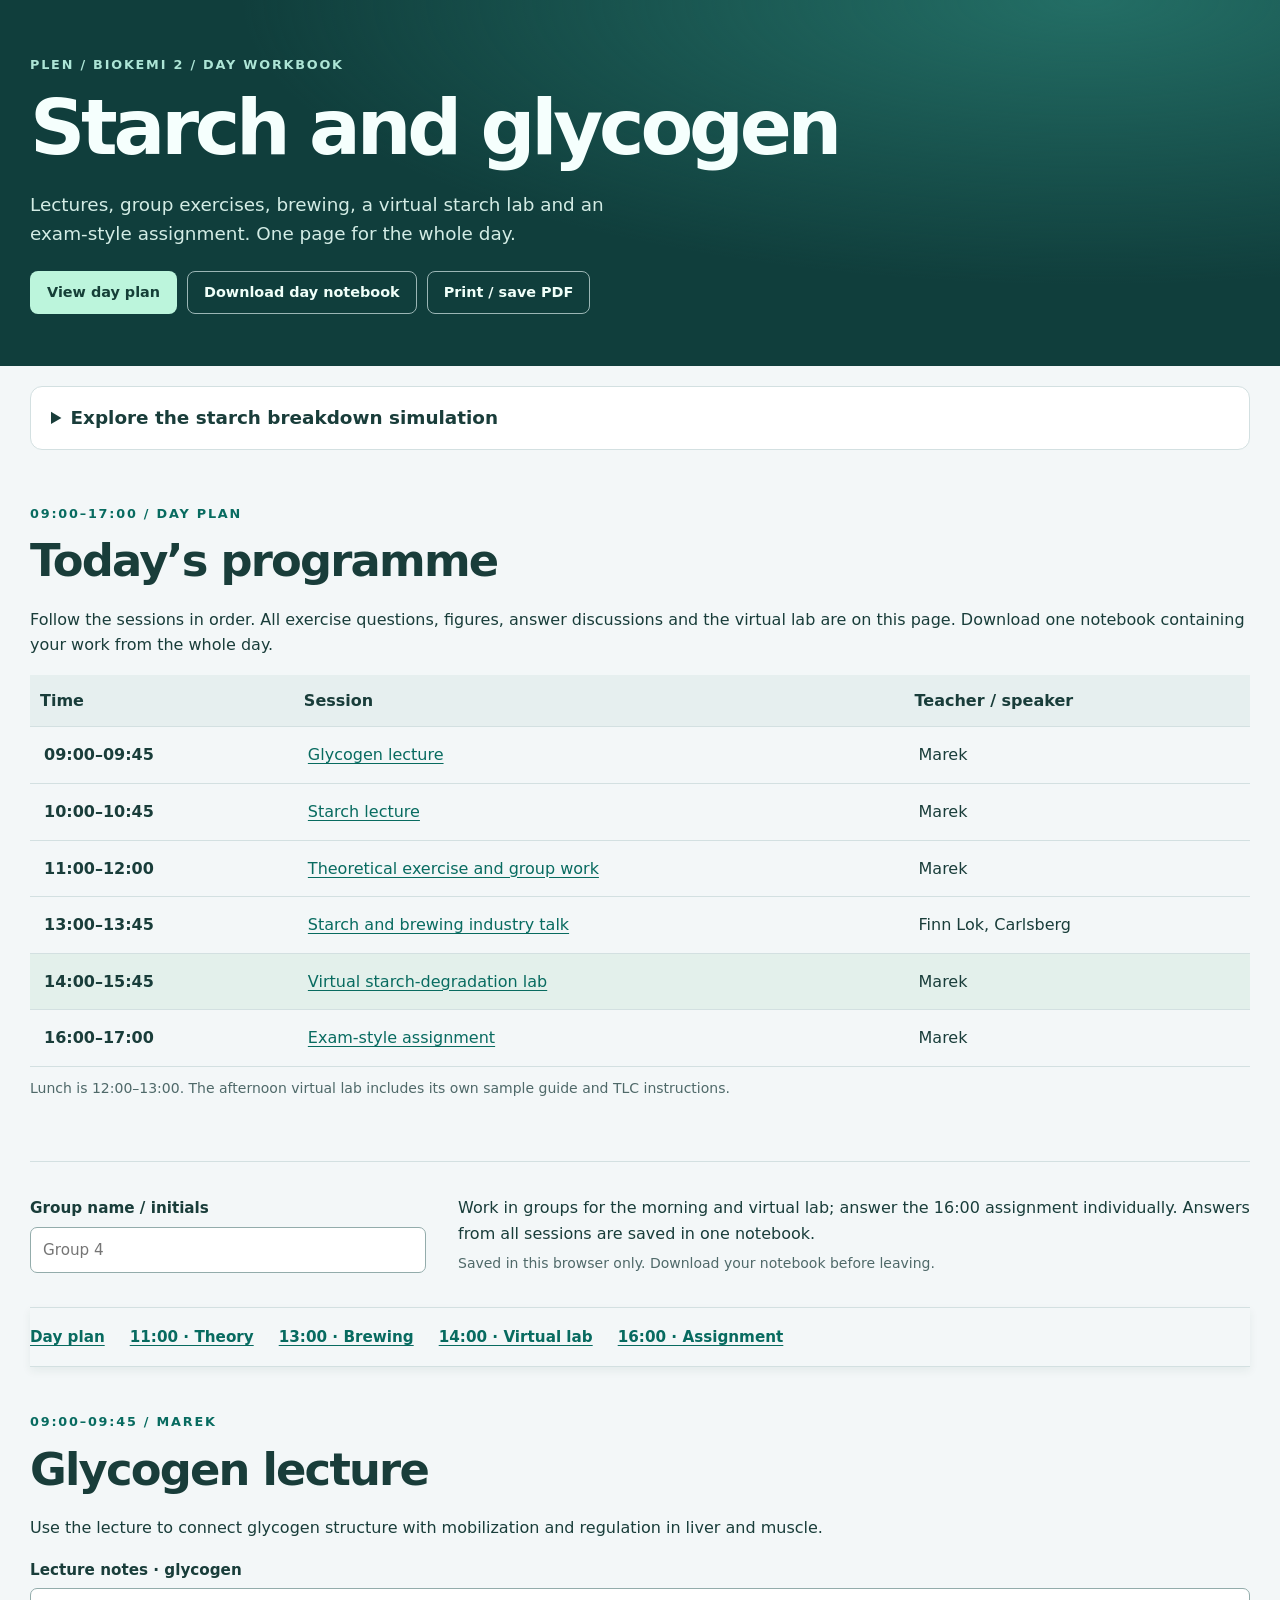
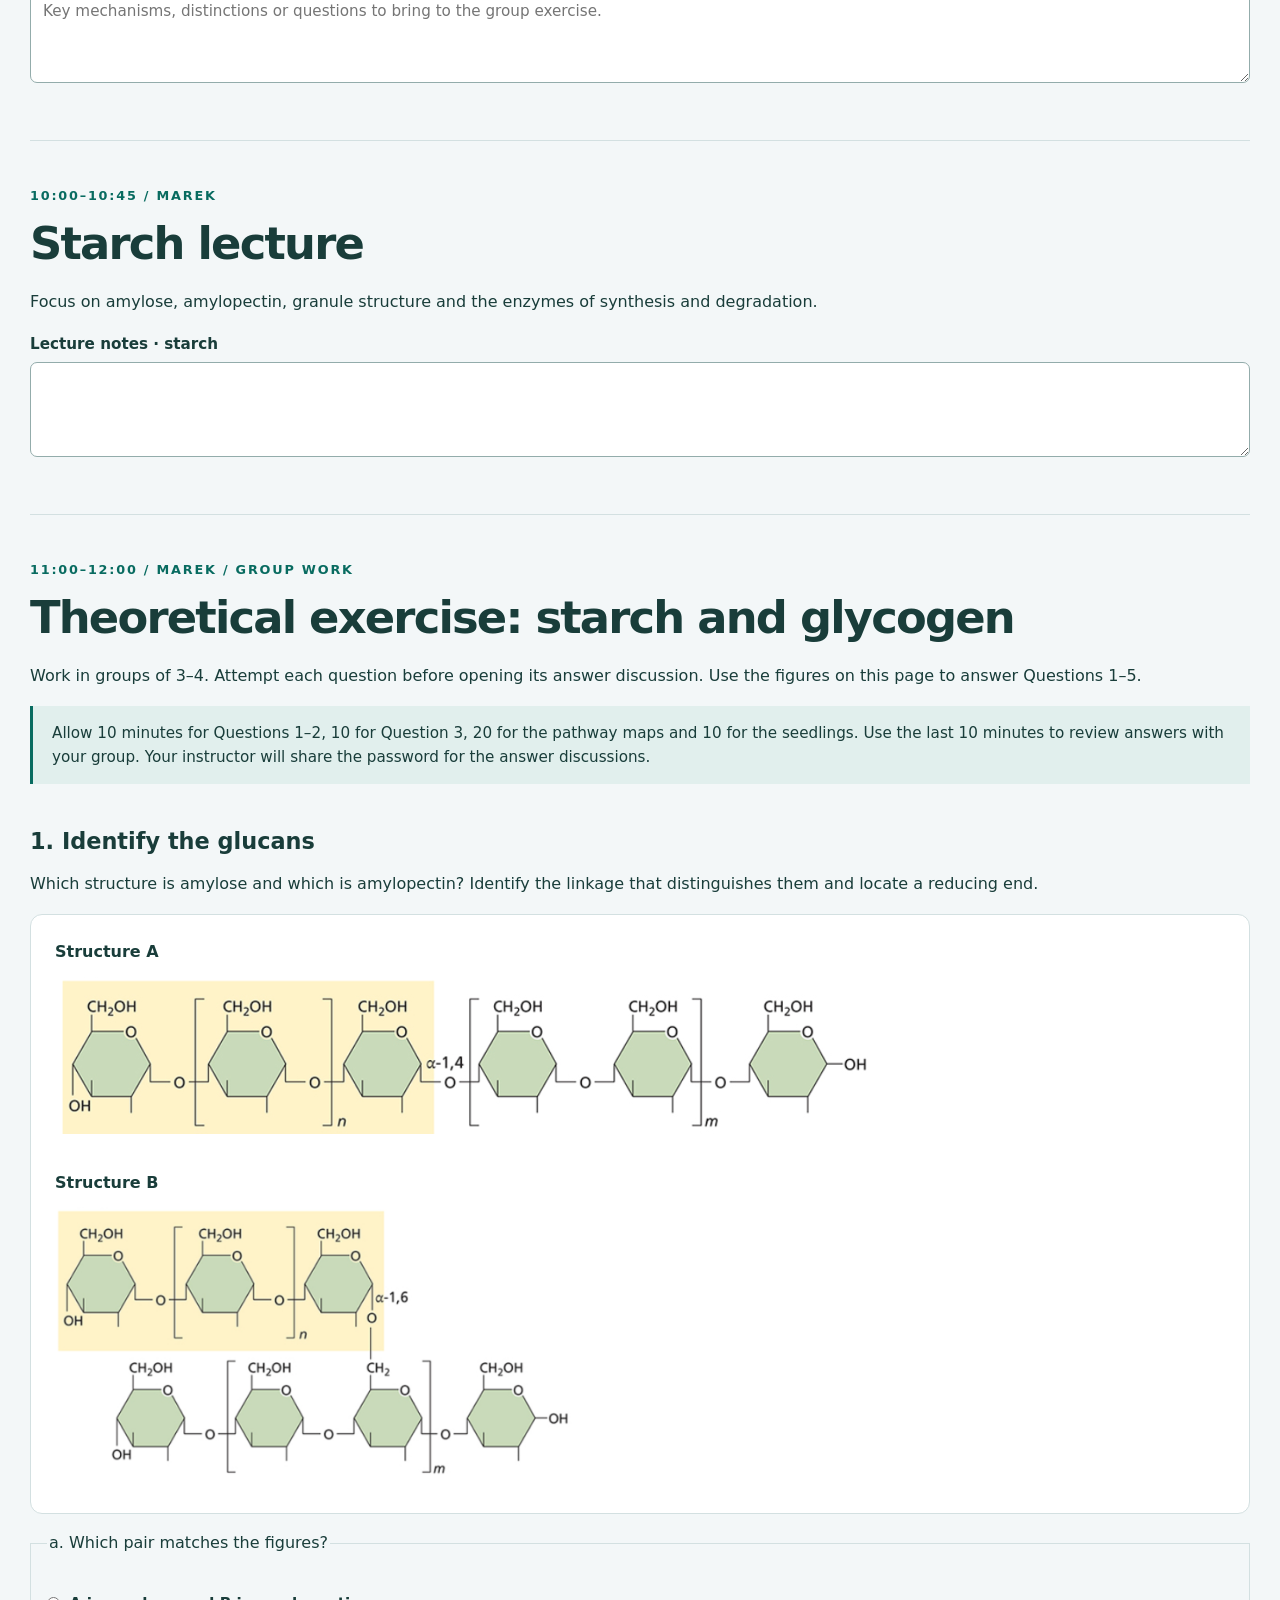
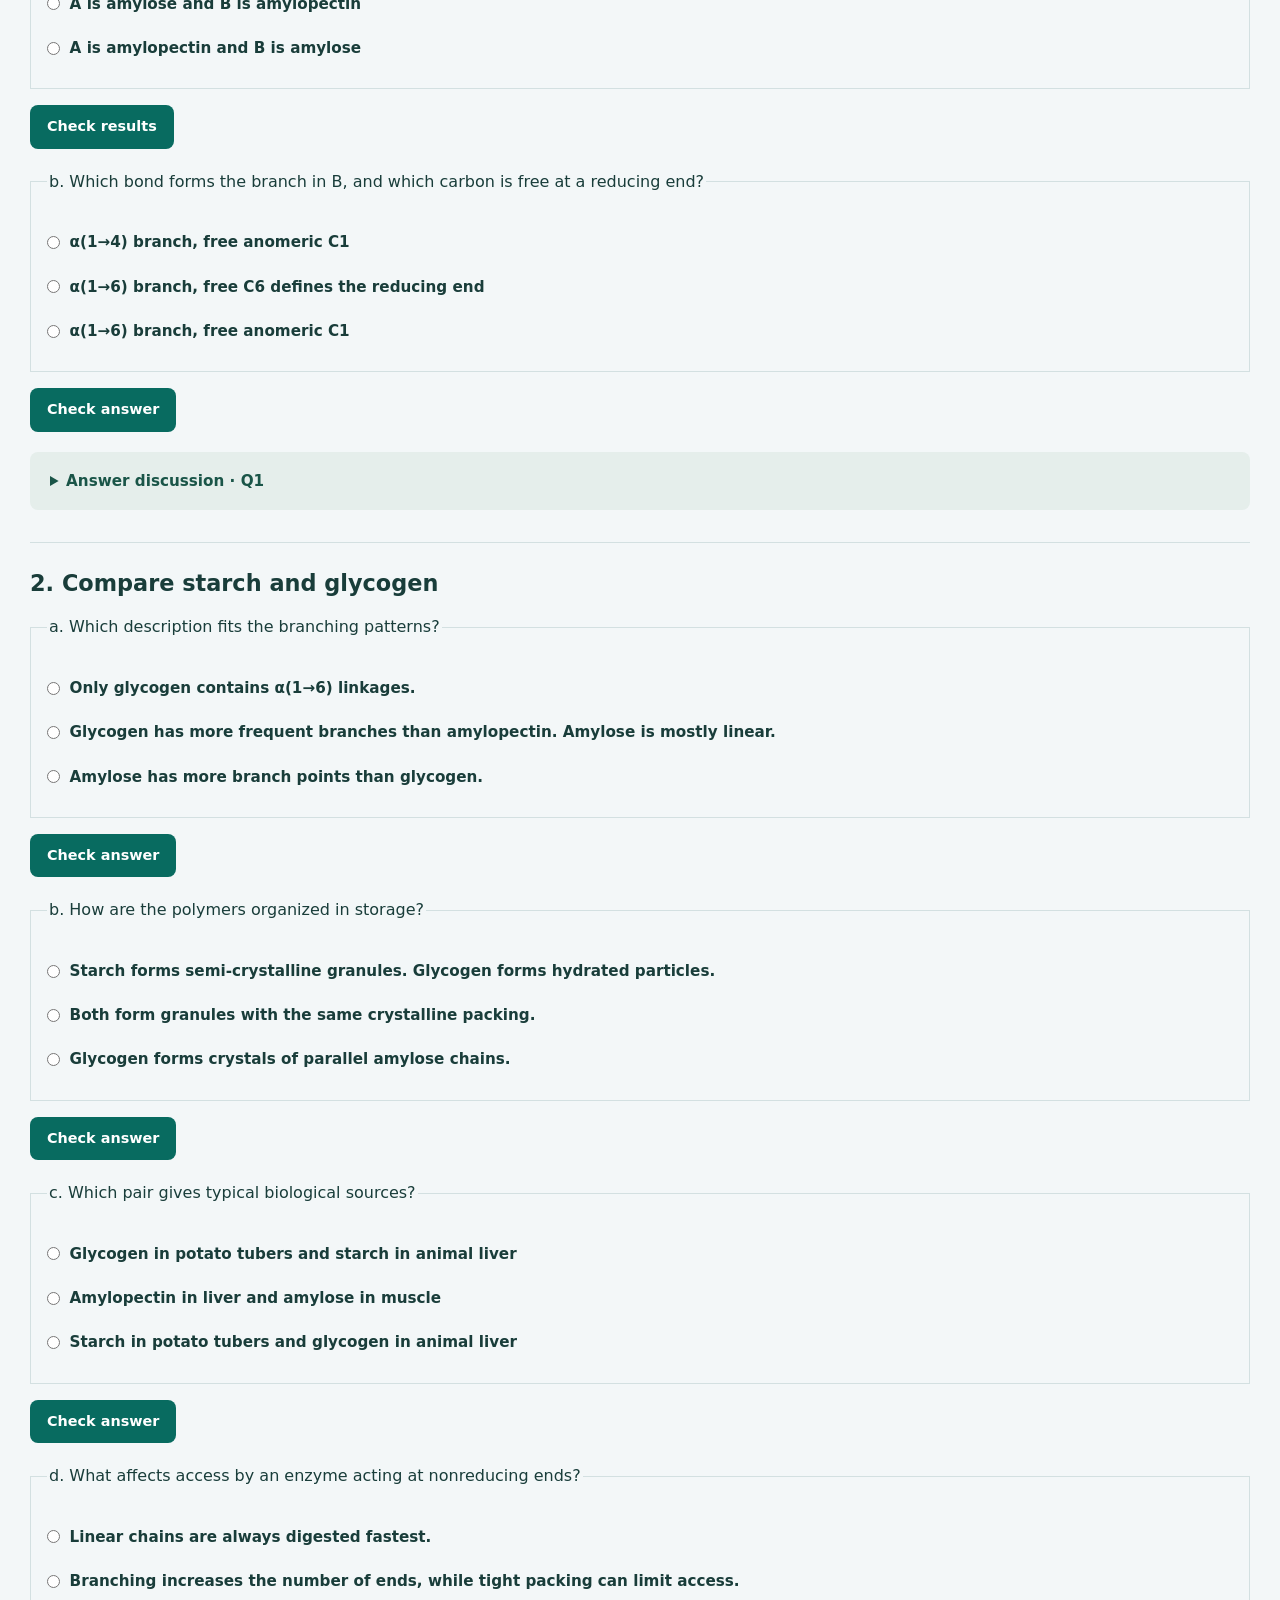
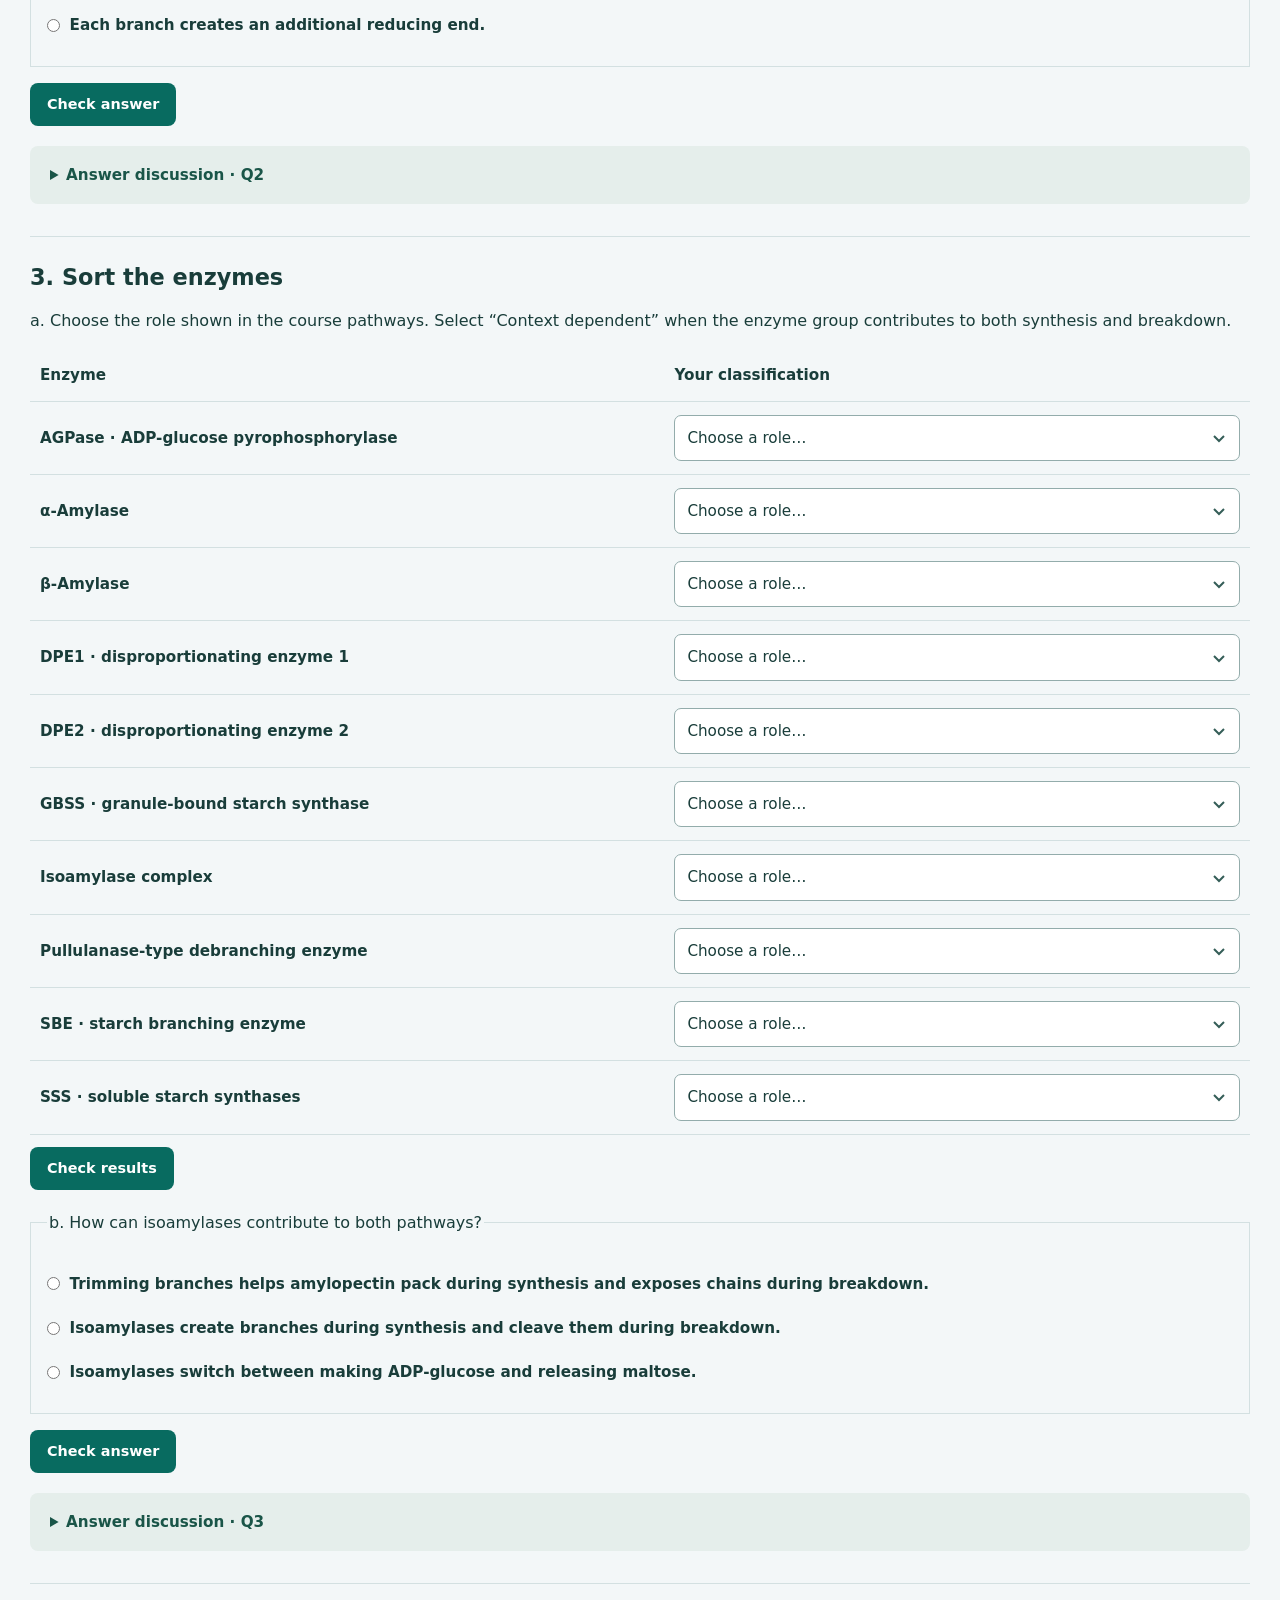
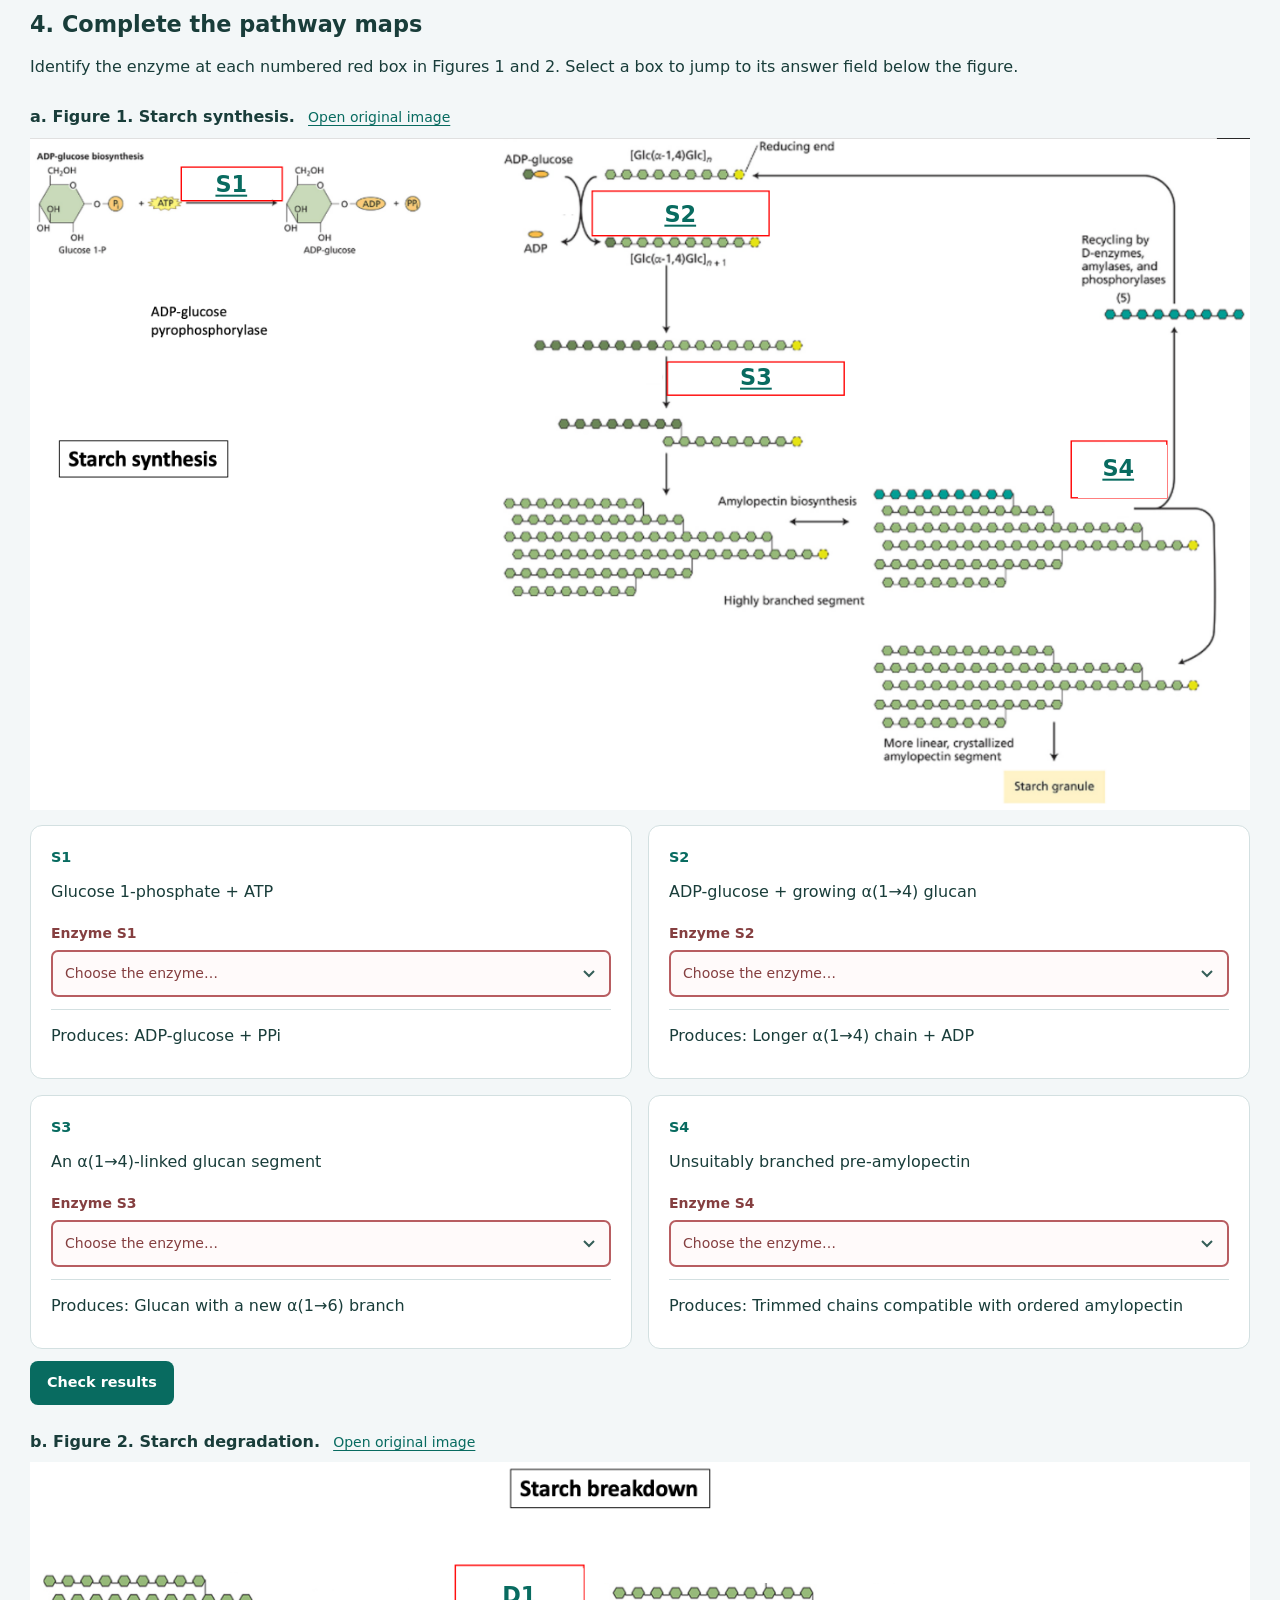
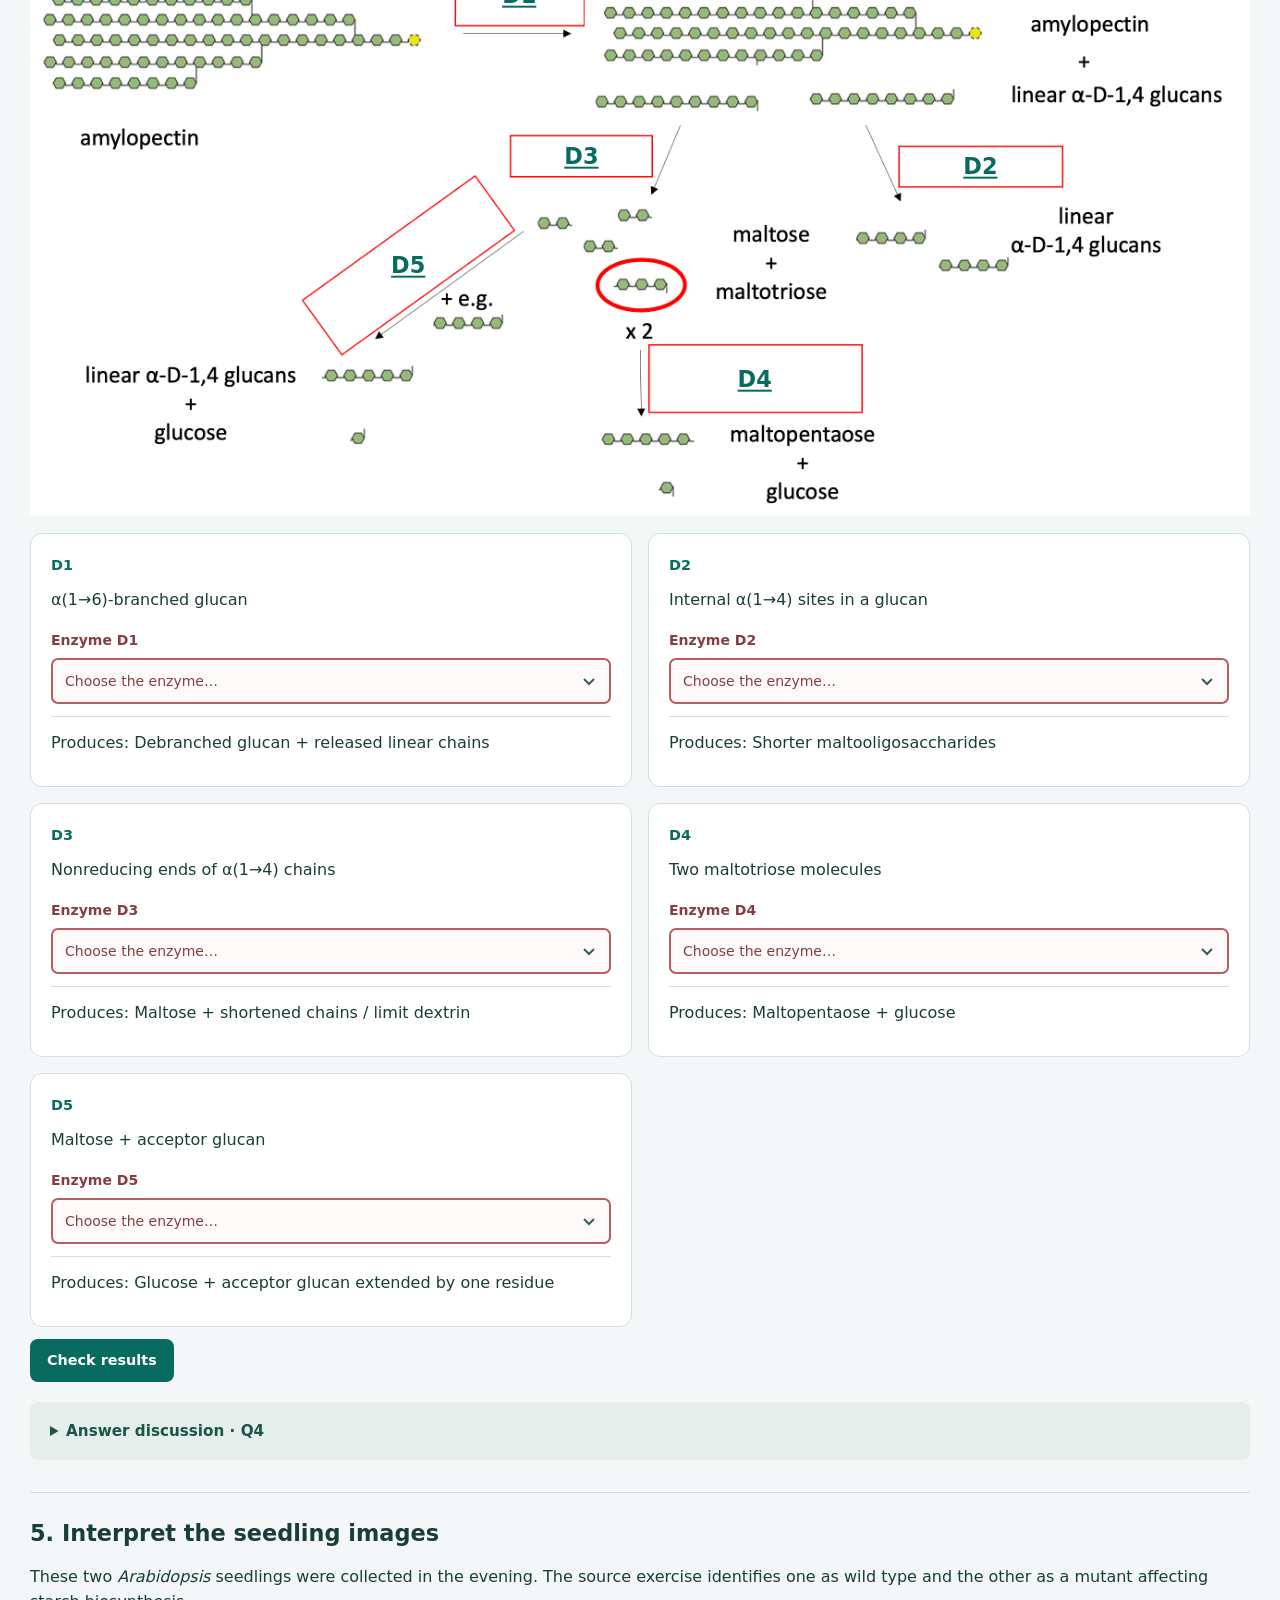
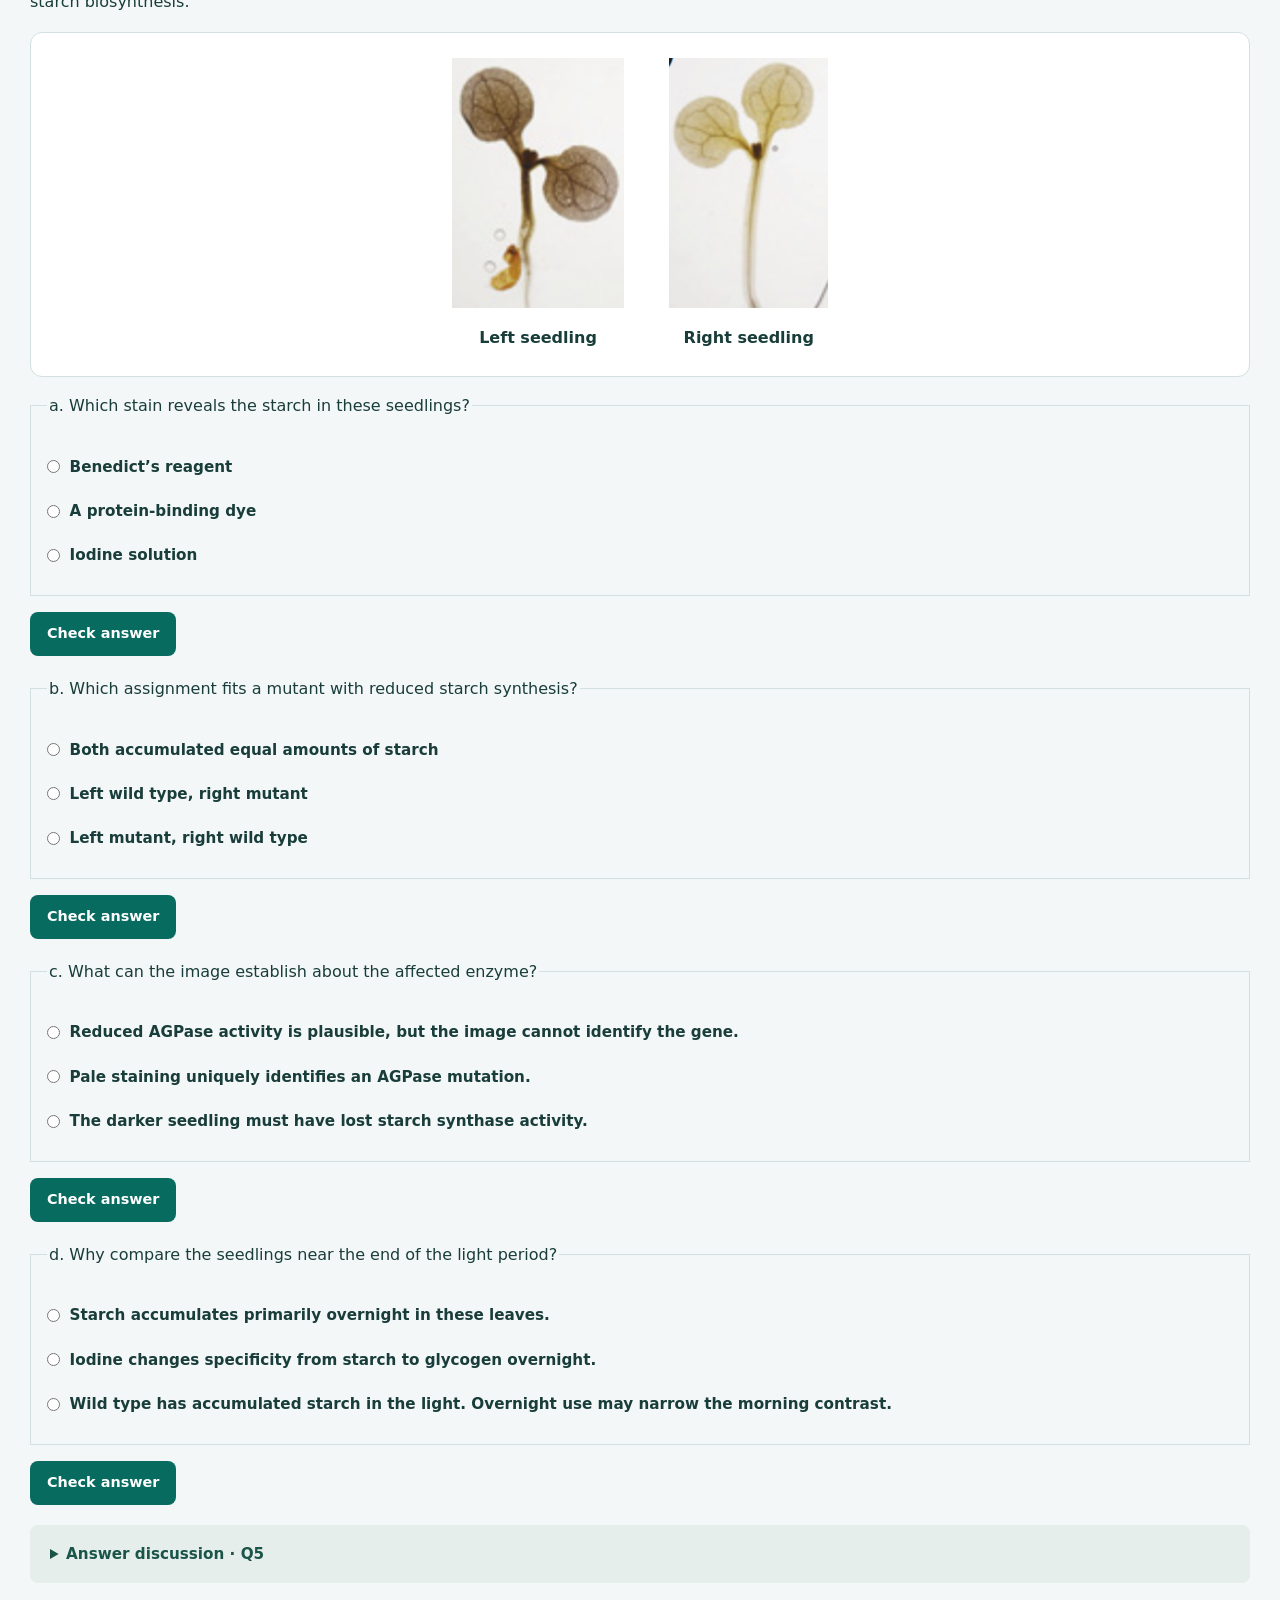
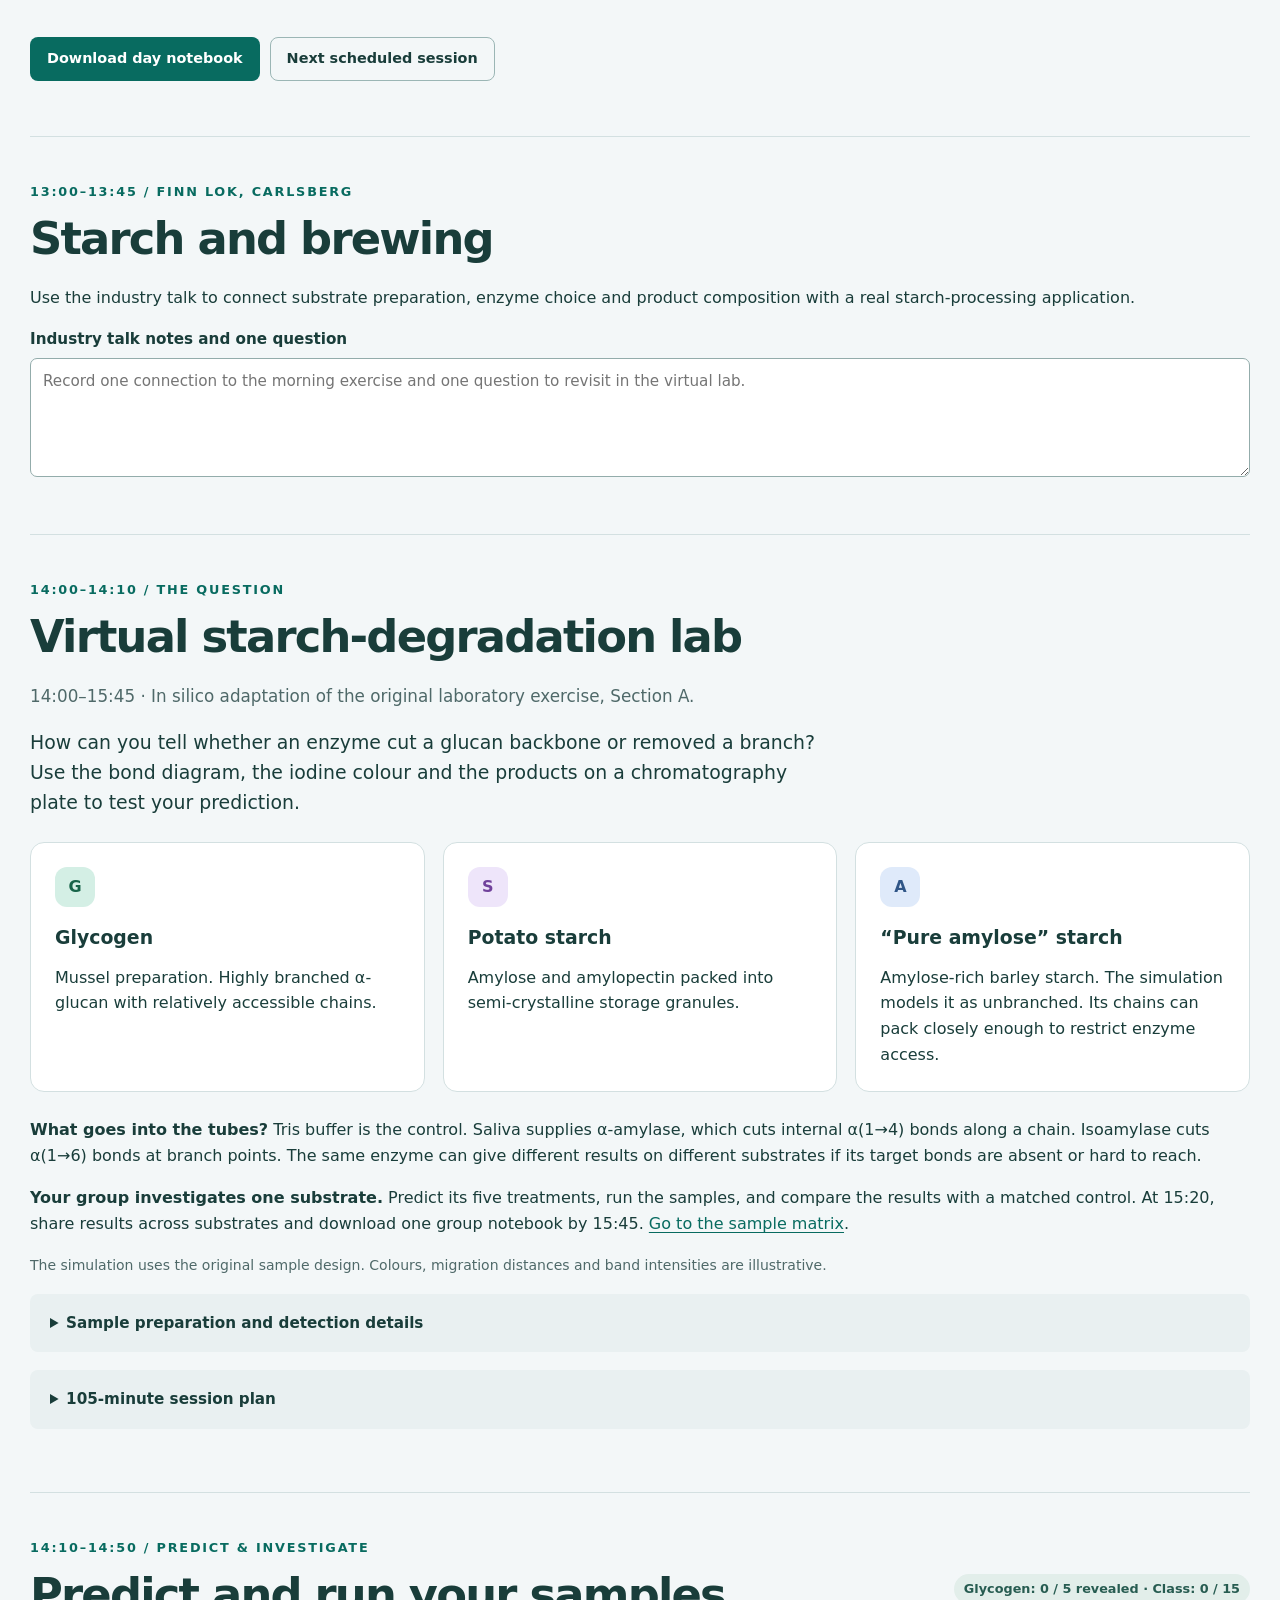
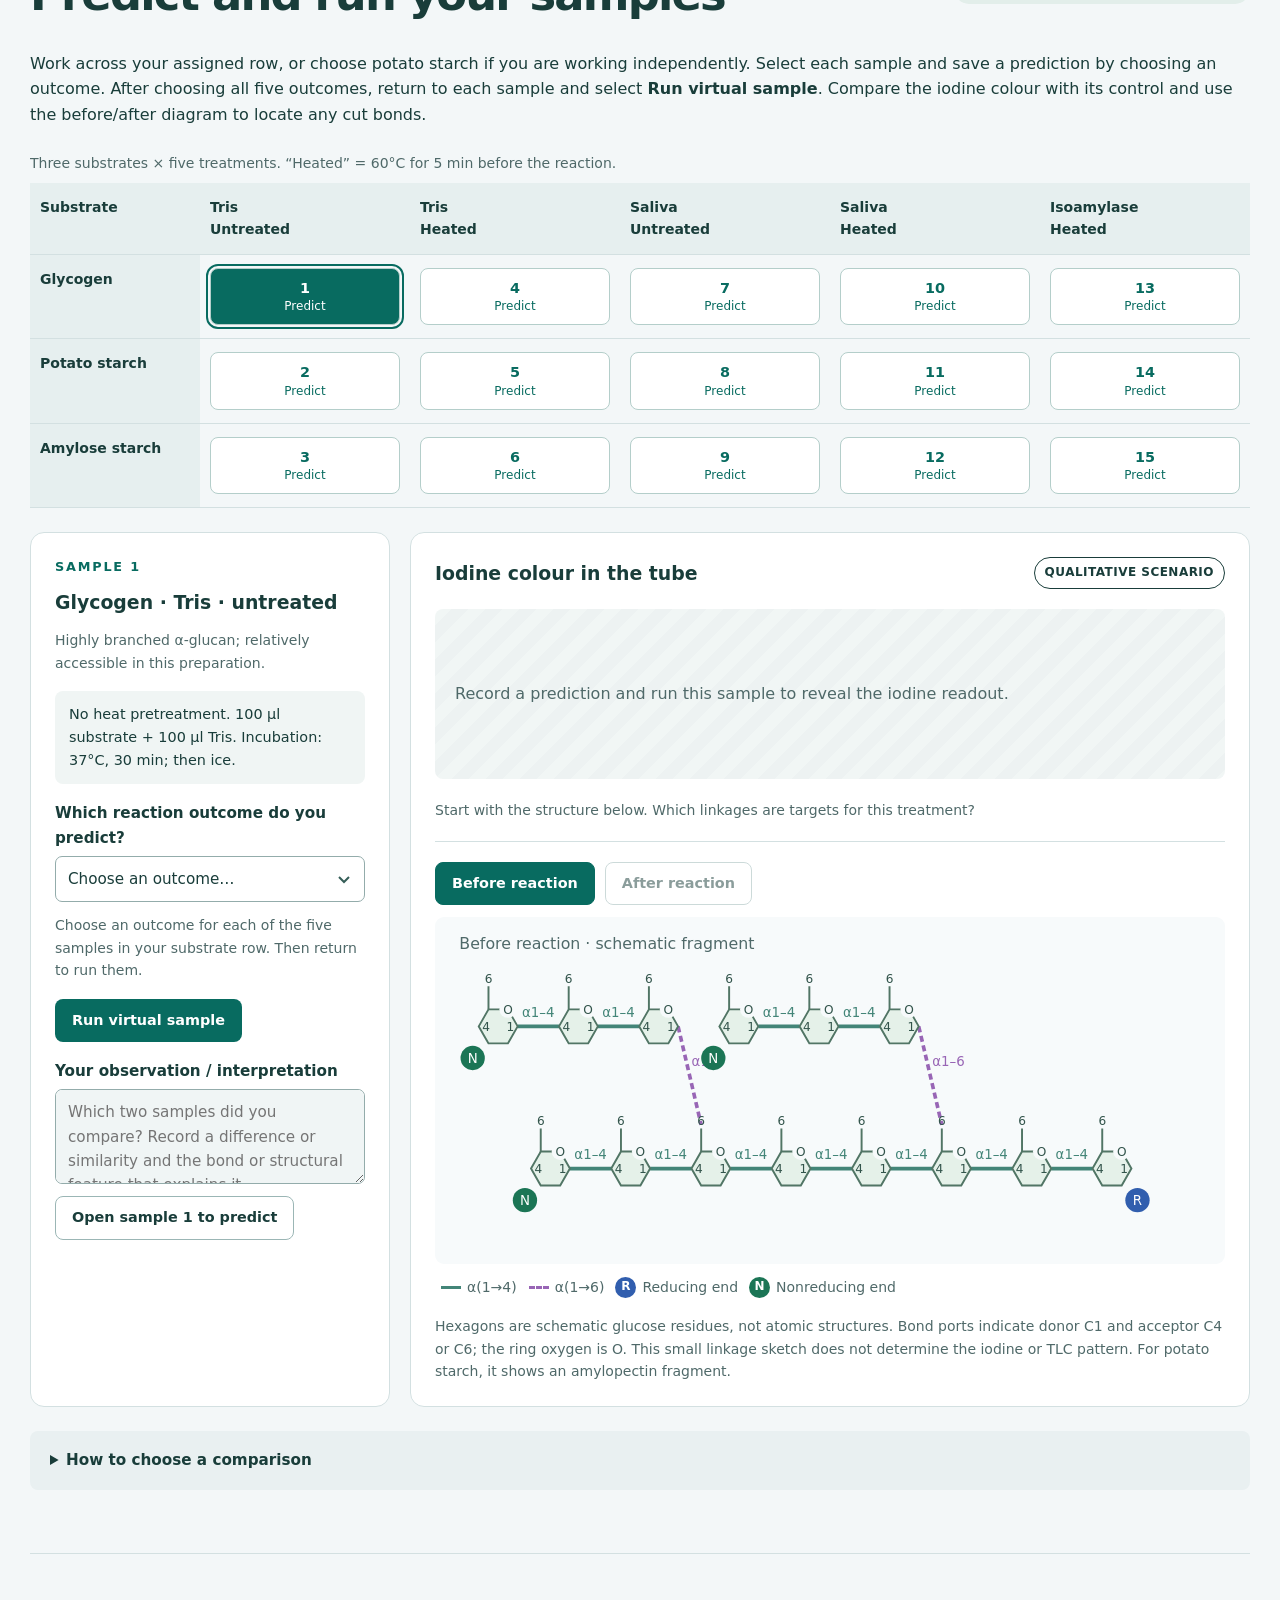
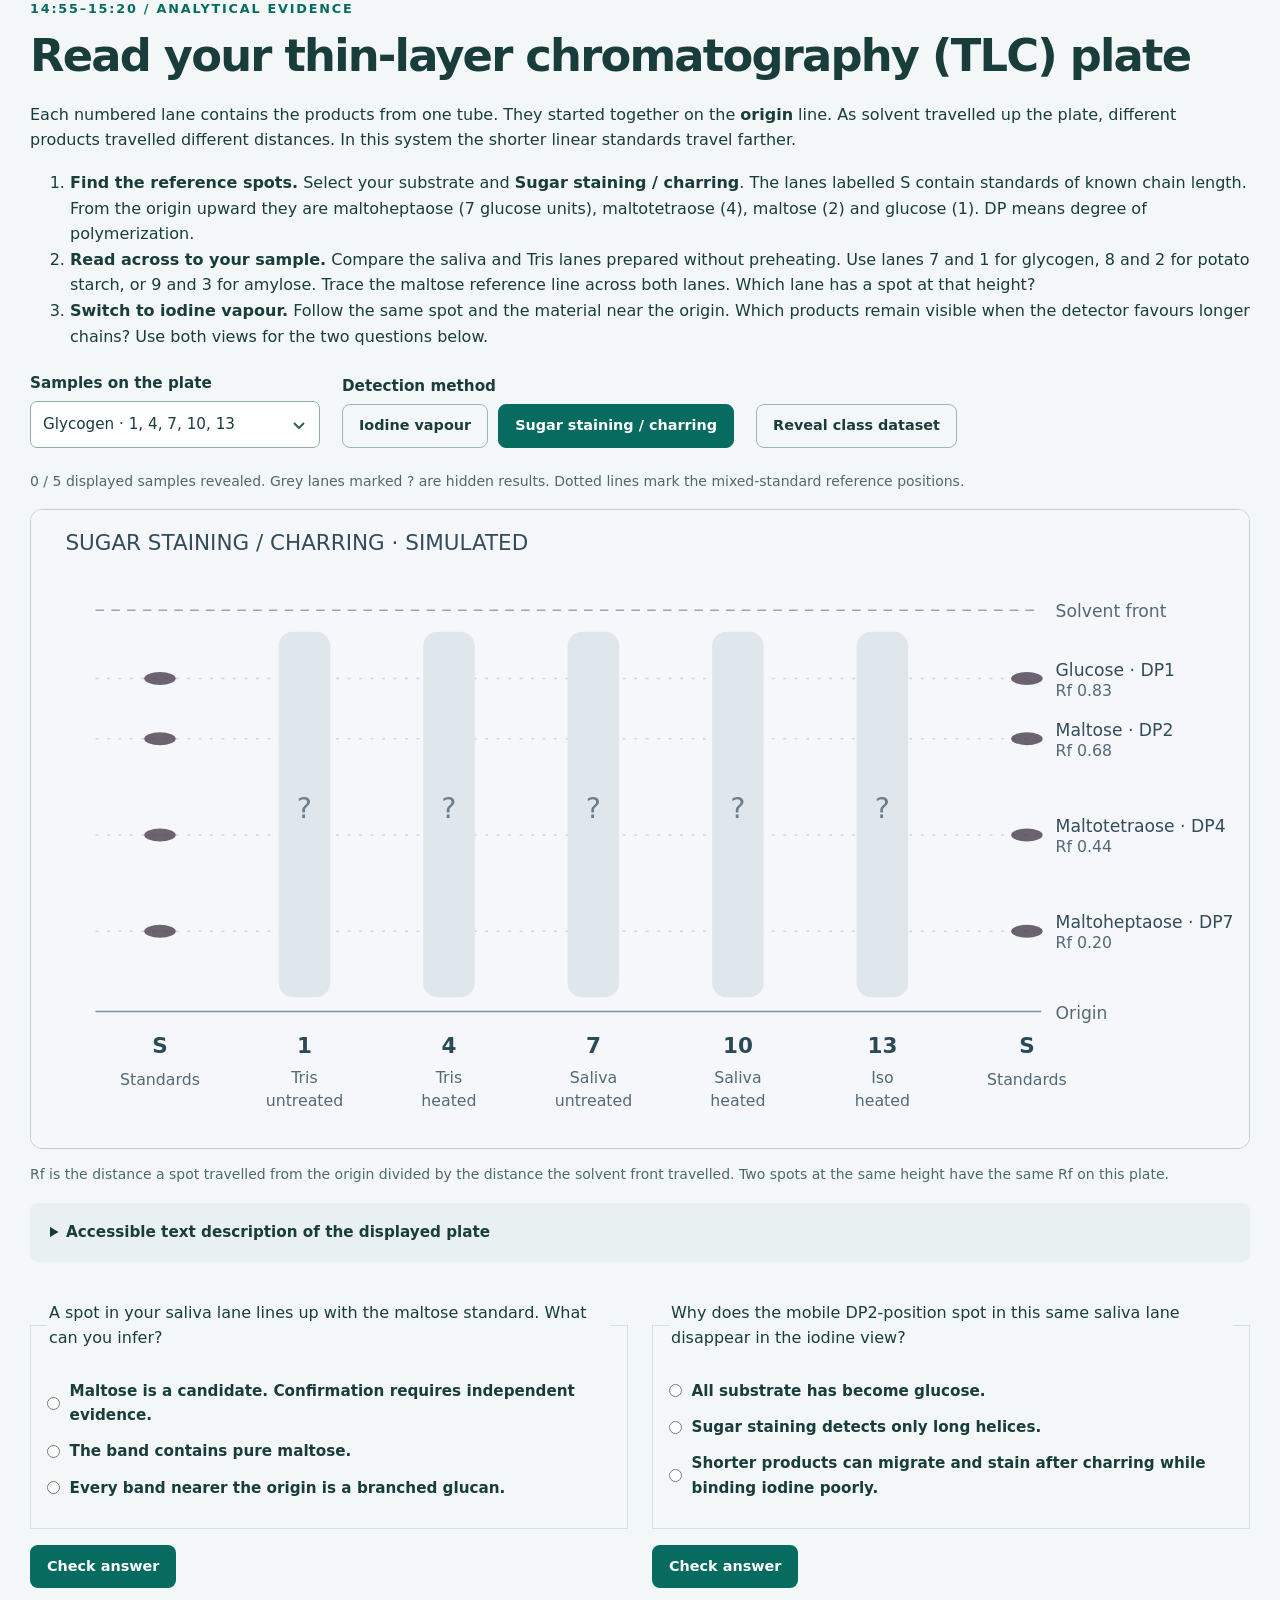
==== commit 345a7ce4: "Embed the starch breakdown simulation above the workbook day plan" ====
--- a/index.html
+++ b/index.html
@@ -10,6 +10,11 @@
 <body>
 <header class="hero"><div class="wrap"><p class="eyebrow">PLEN / Biokemi 2 / Day workbook</p><h1>Starch and glycogen</h1><p class="intro">Lectures, group exercises, brewing, a virtual starch lab and an exam-style assignment. One page for the whole day.</p><div class="toolbar"><a class="button" href="#day-plan">View day plan</a><button id="export" class="secondary">Download day notebook</button><button id="print" class="secondary">Print / save PDF</button></div></div></header>
 <main class="wrap">
+<details id="starch-model" class="model-launcher">
+  <summary>Explore the starch breakdown simulation</summary>
+  <p>Try one enzyme at a time. Watch where α-amylase cuts a chain, where β-amylase releases maltose, and what happens when a debranching enzyme reaches a branch point. <a href="simulation.html">Open the simulation on its own</a>.</p>
+  <template><iframe src="simulation.html" title="Interactive starch breakdown simulation"></iframe></template>
+</details>
 <!-- DAY-PLAN -->
 <section id="day-plan" class="exercise day-plan">
 <p class="eyebrow">09:00–17:00 / Day plan</p><h2>Today’s programme</h2>
--- a/workshop.css
+++ b/workshop.css
@@ -49,3 +49,14 @@
 @media screen and (min-width: 701px) {
   #sample-number, #tlc { scroll-margin-top: 5rem; }
 }
+
+.model-launcher {
+  margin: 1.25rem 0;
+  padding: 1rem 1.25rem;
+  background: white;
+  border: 1px solid var(--line);
+  border-radius: 12px;
+}
+.model-launcher summary { cursor: pointer; font-size: 1.15rem; font-weight: 700; }
+.model-launcher iframe { display: block; width: 100%; height: 75vh; border: 0; border-radius: 8px; }
+@media print { .model-launcher { display: none; } }
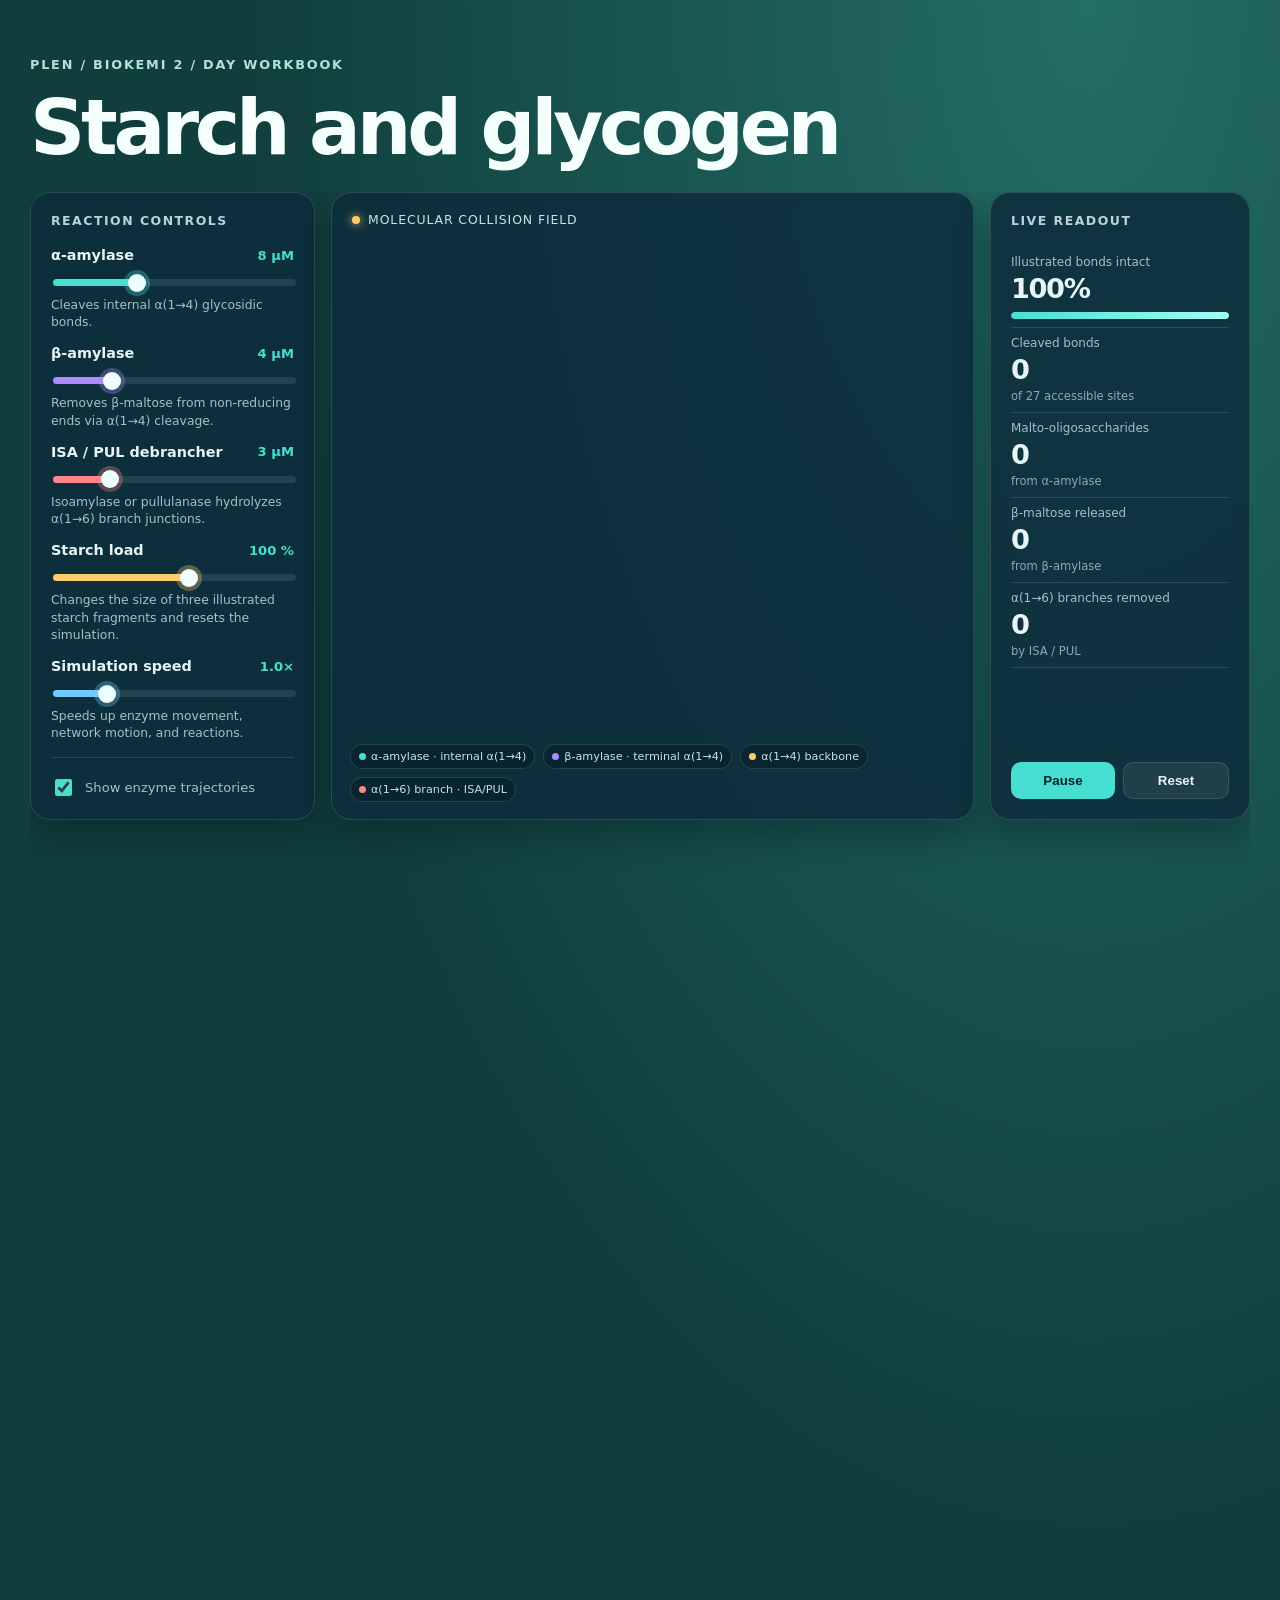
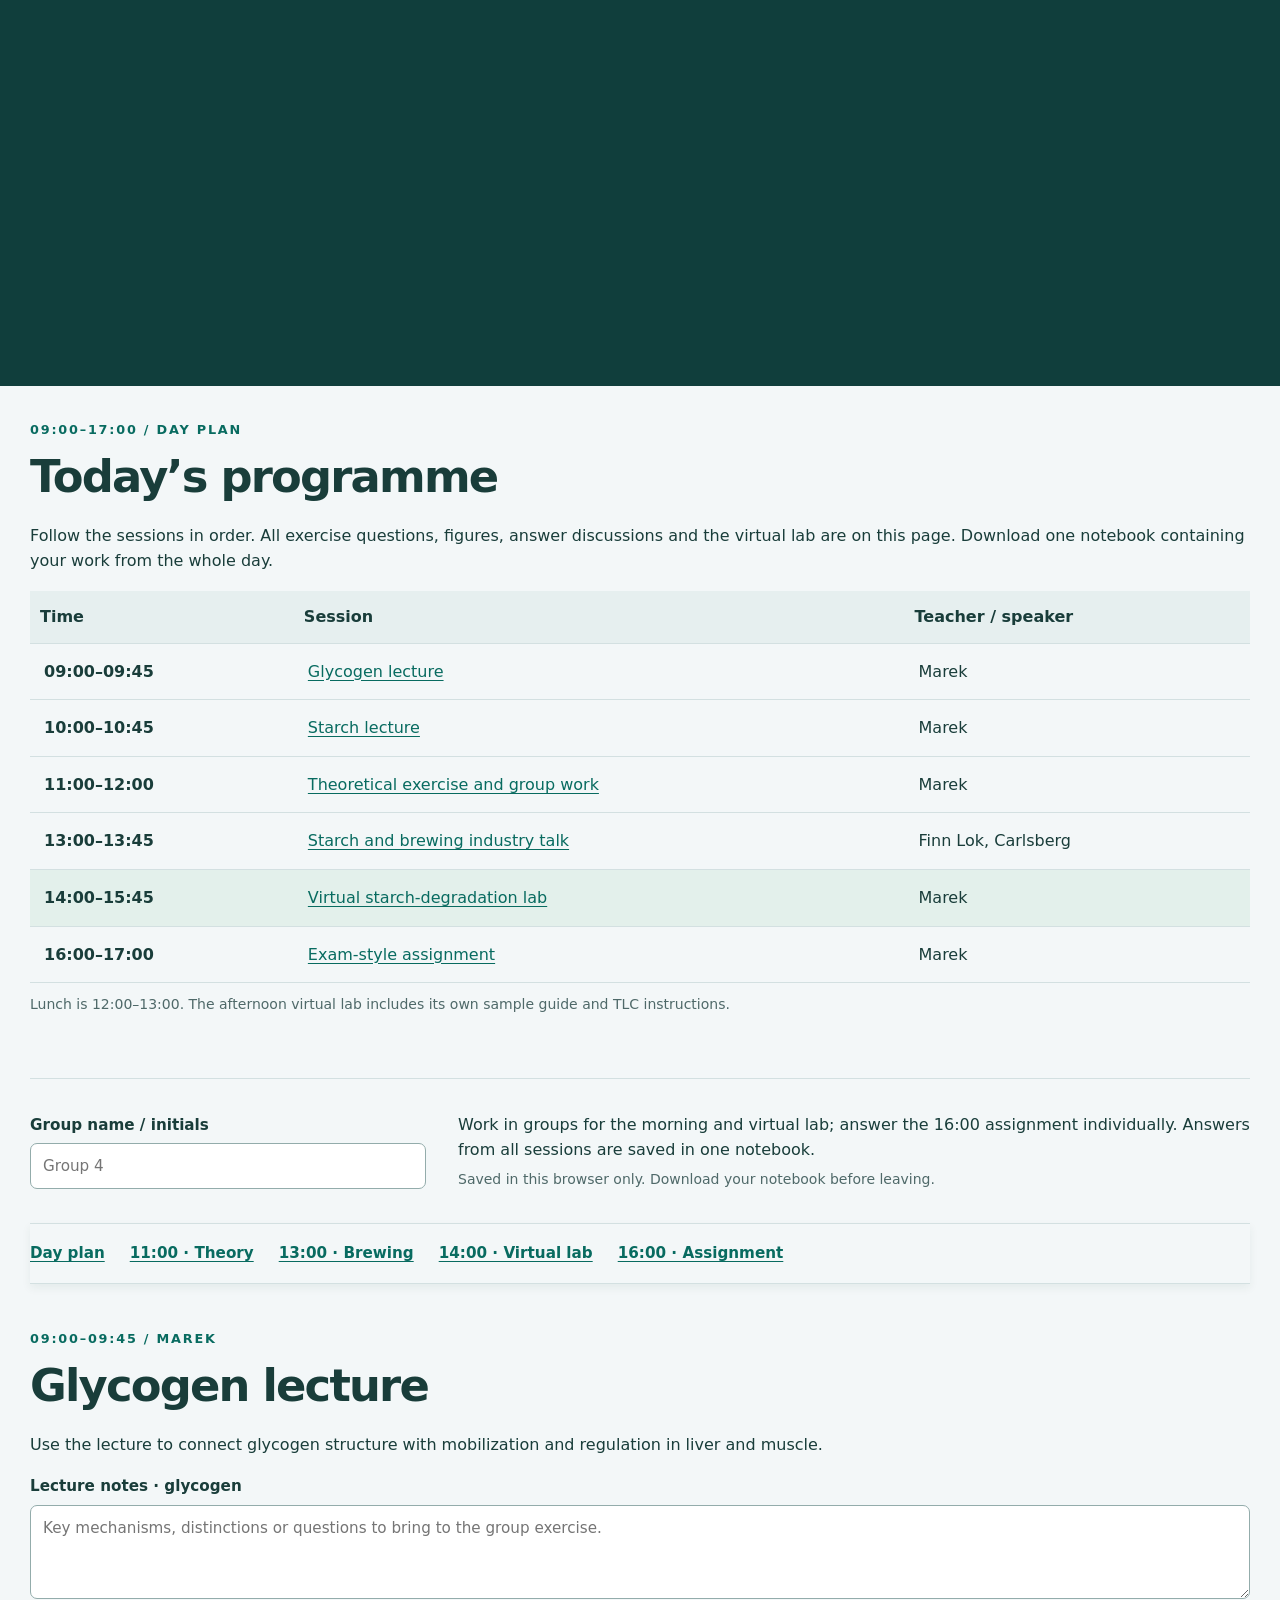
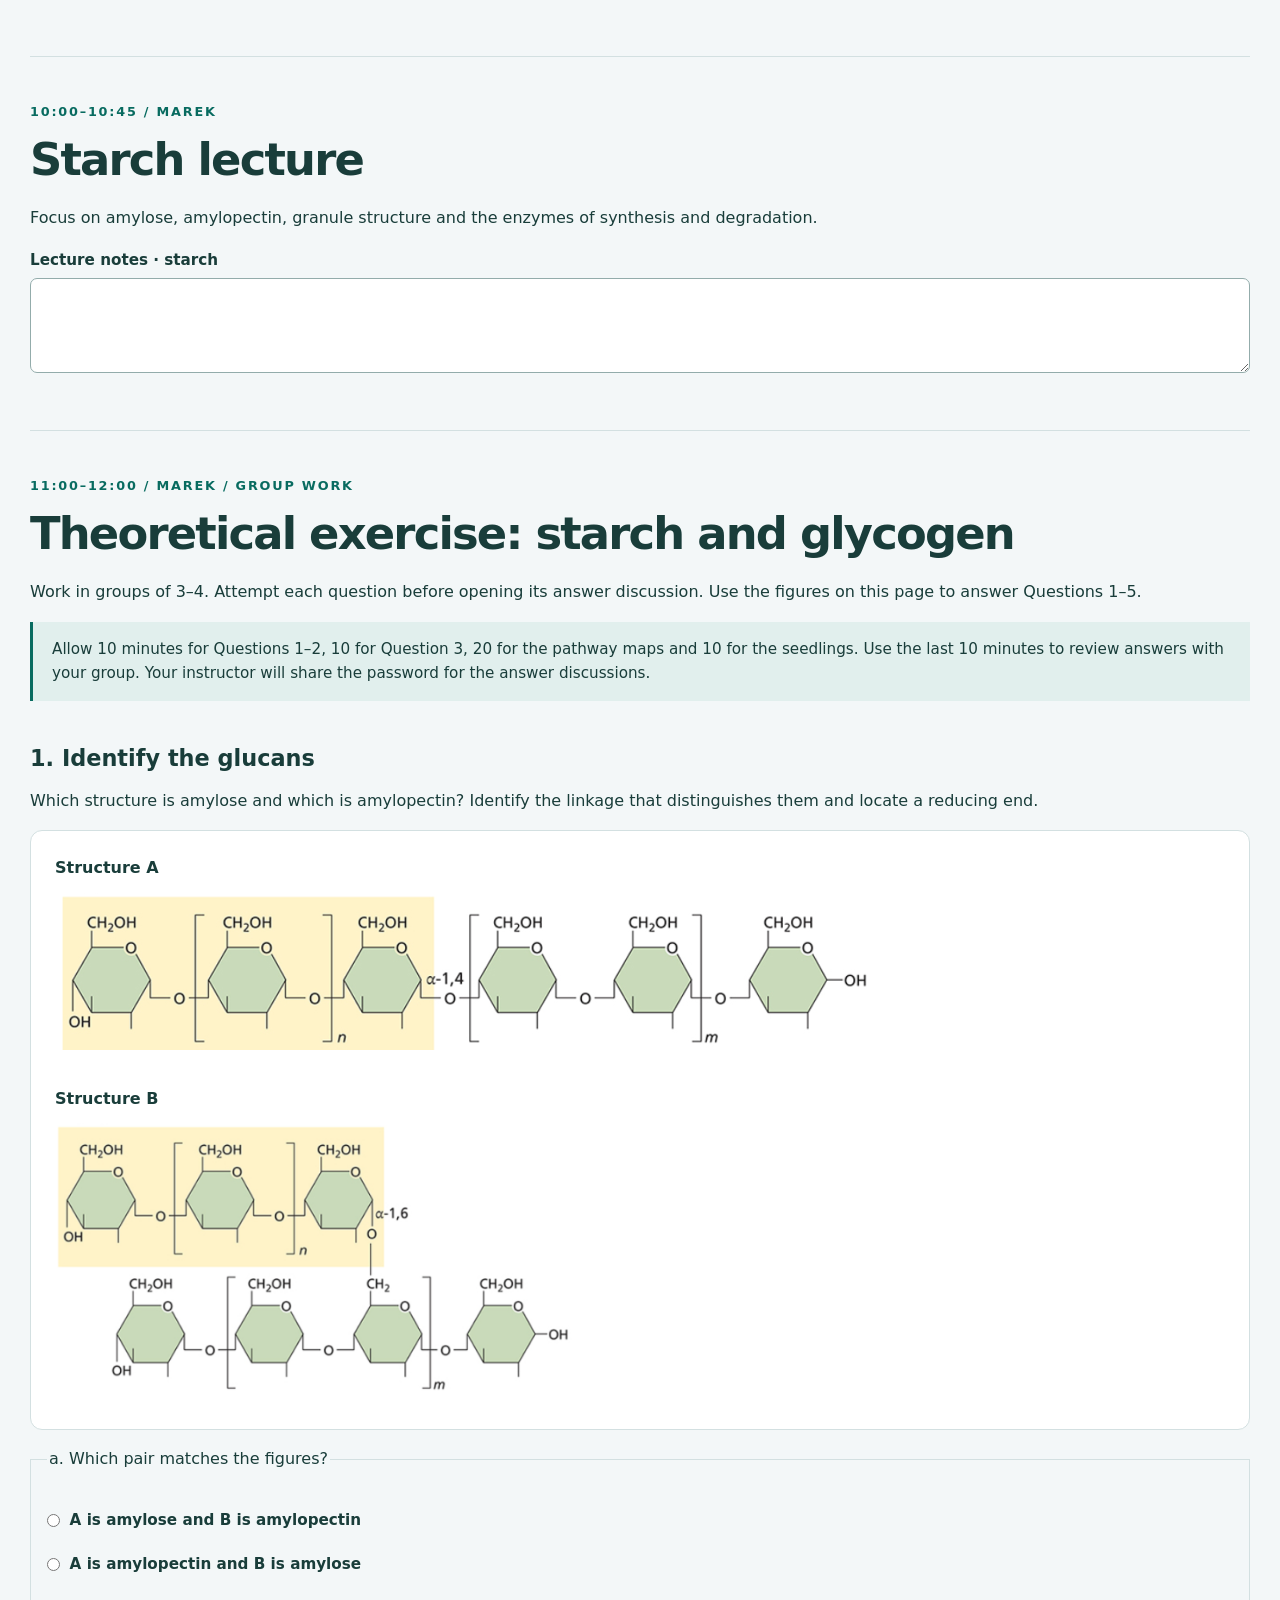
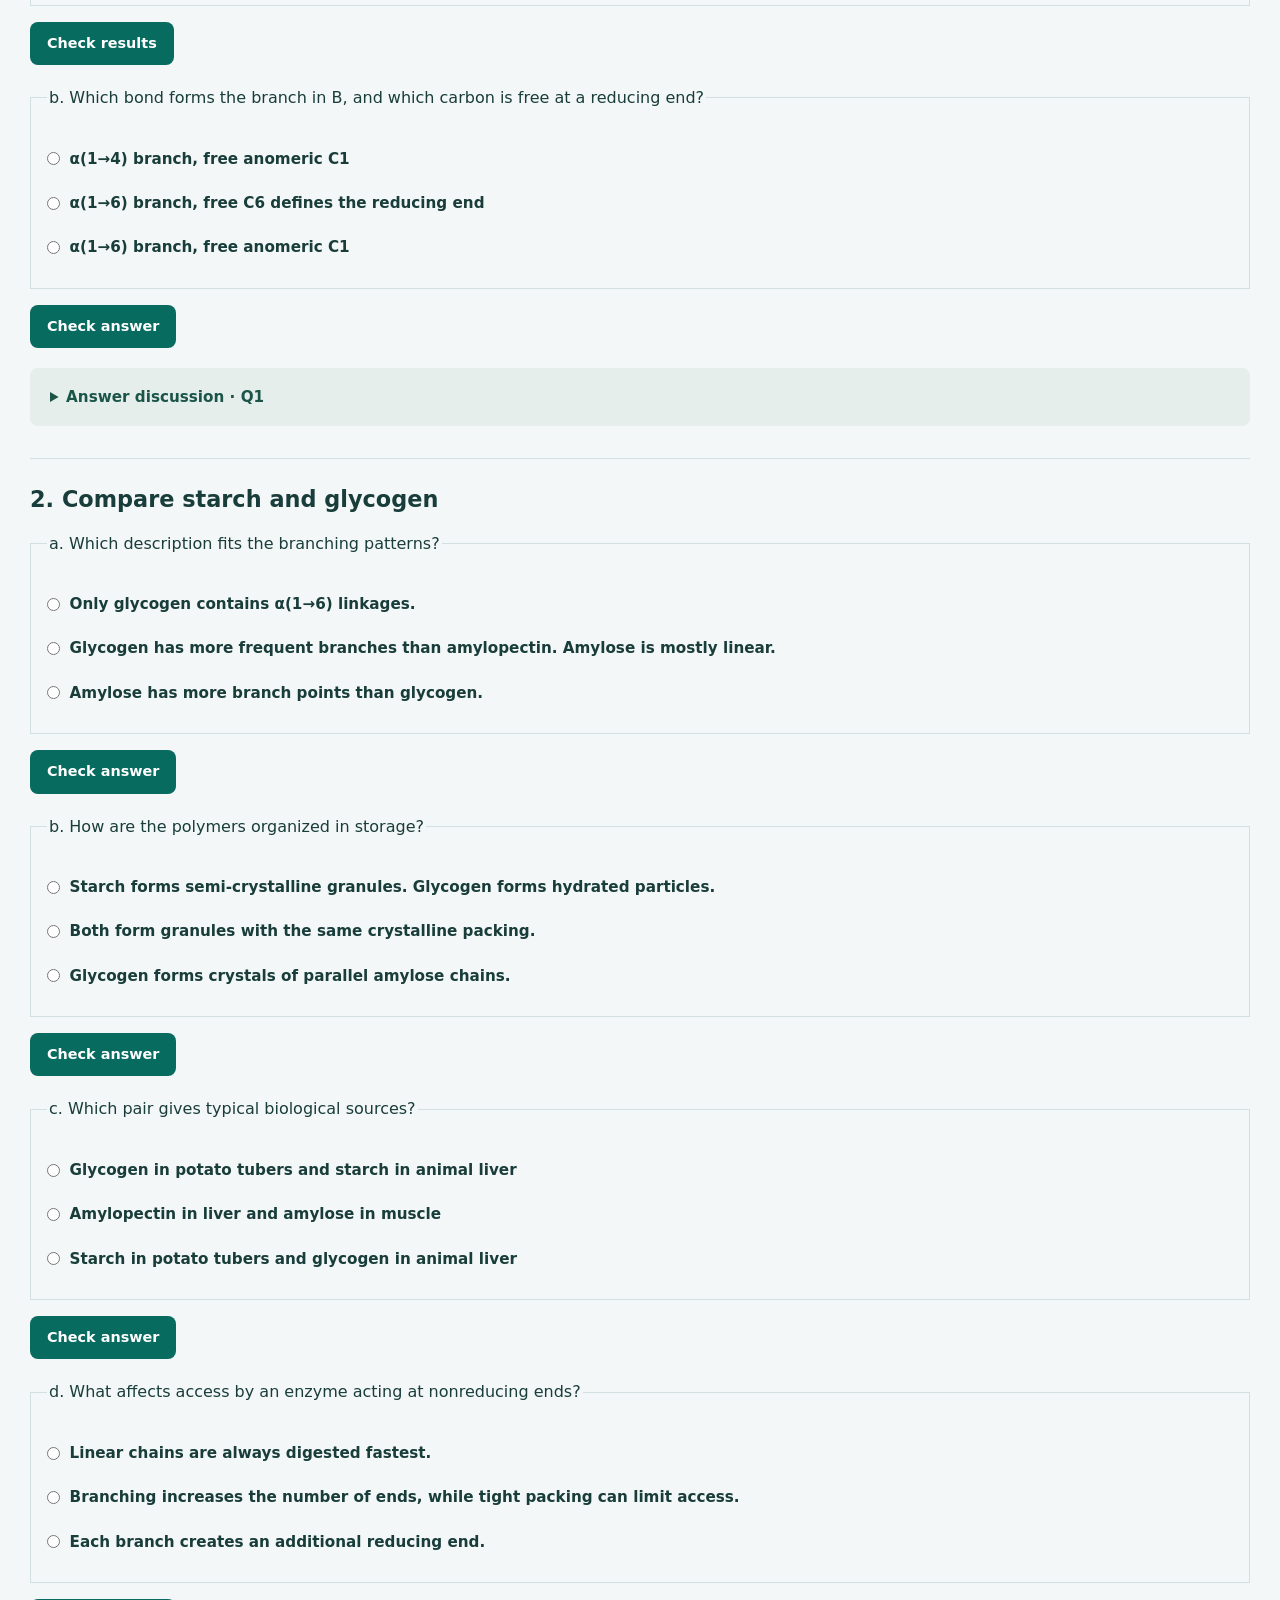
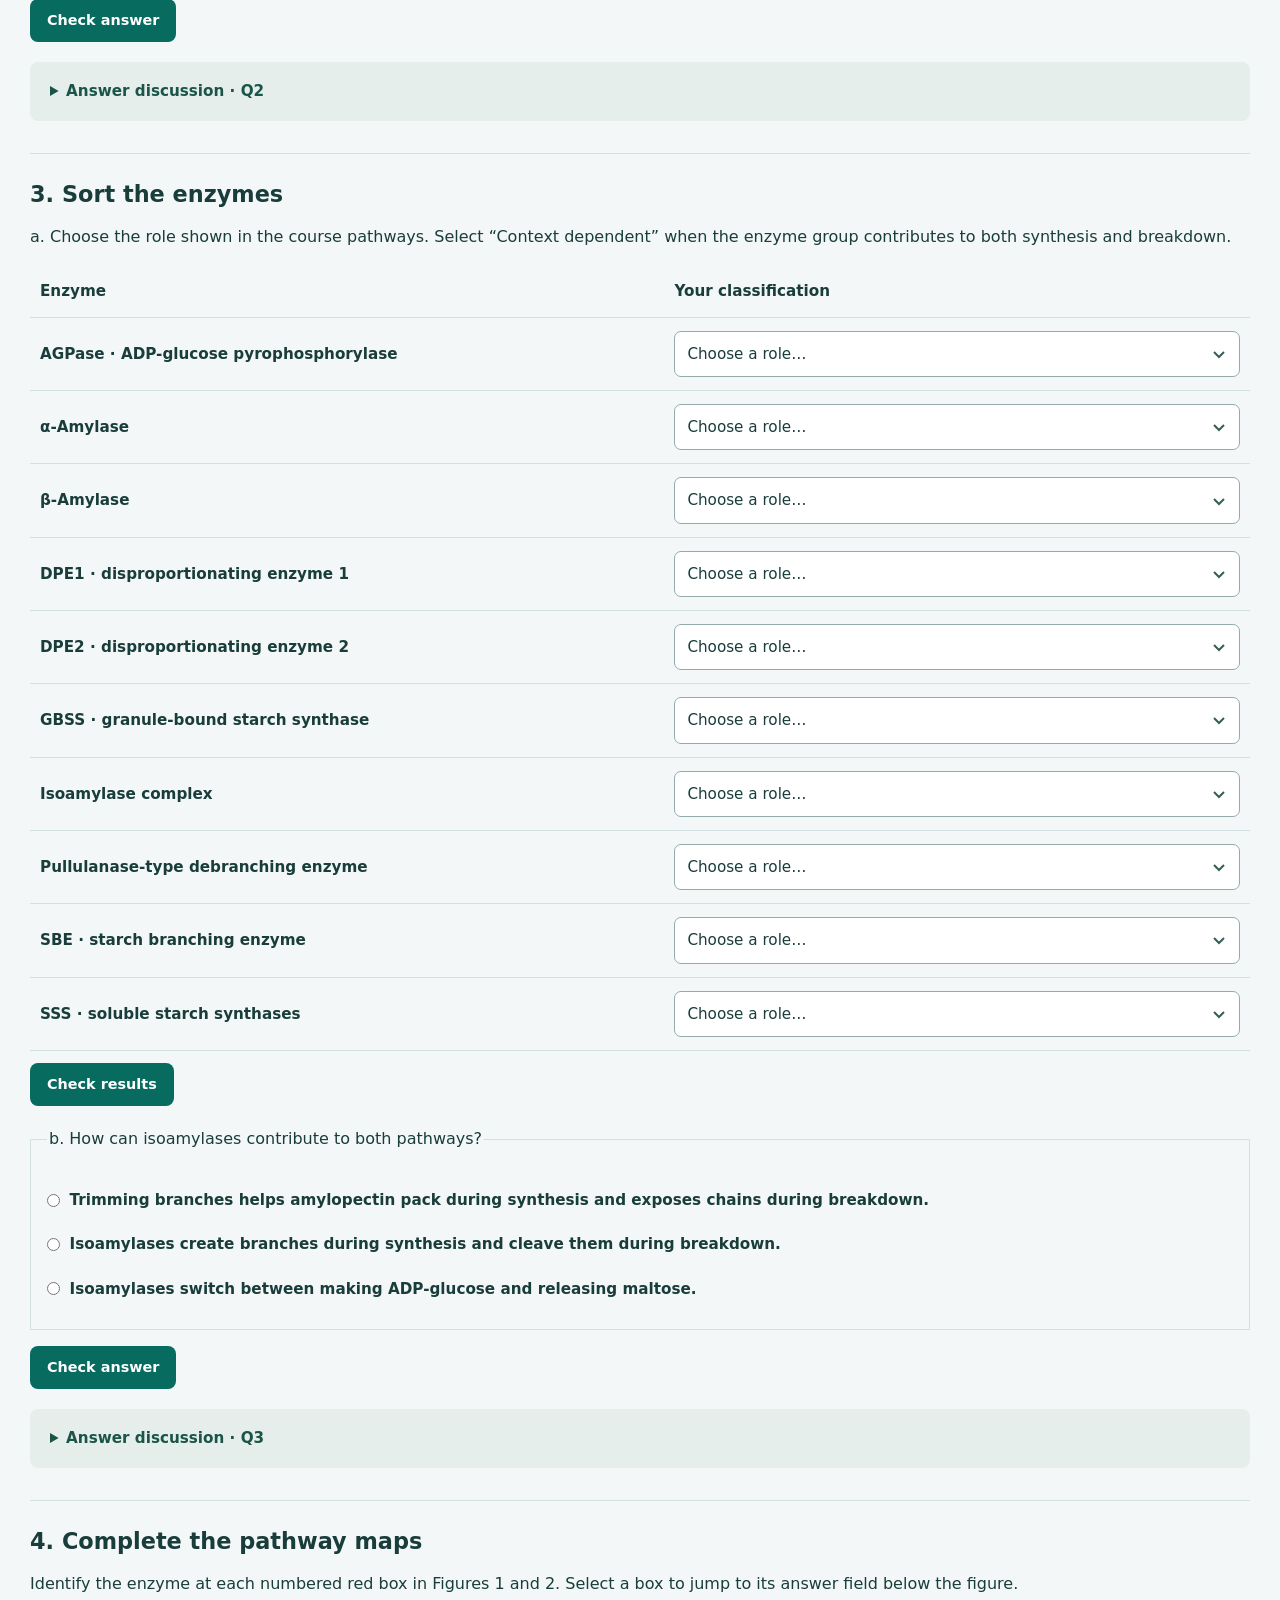
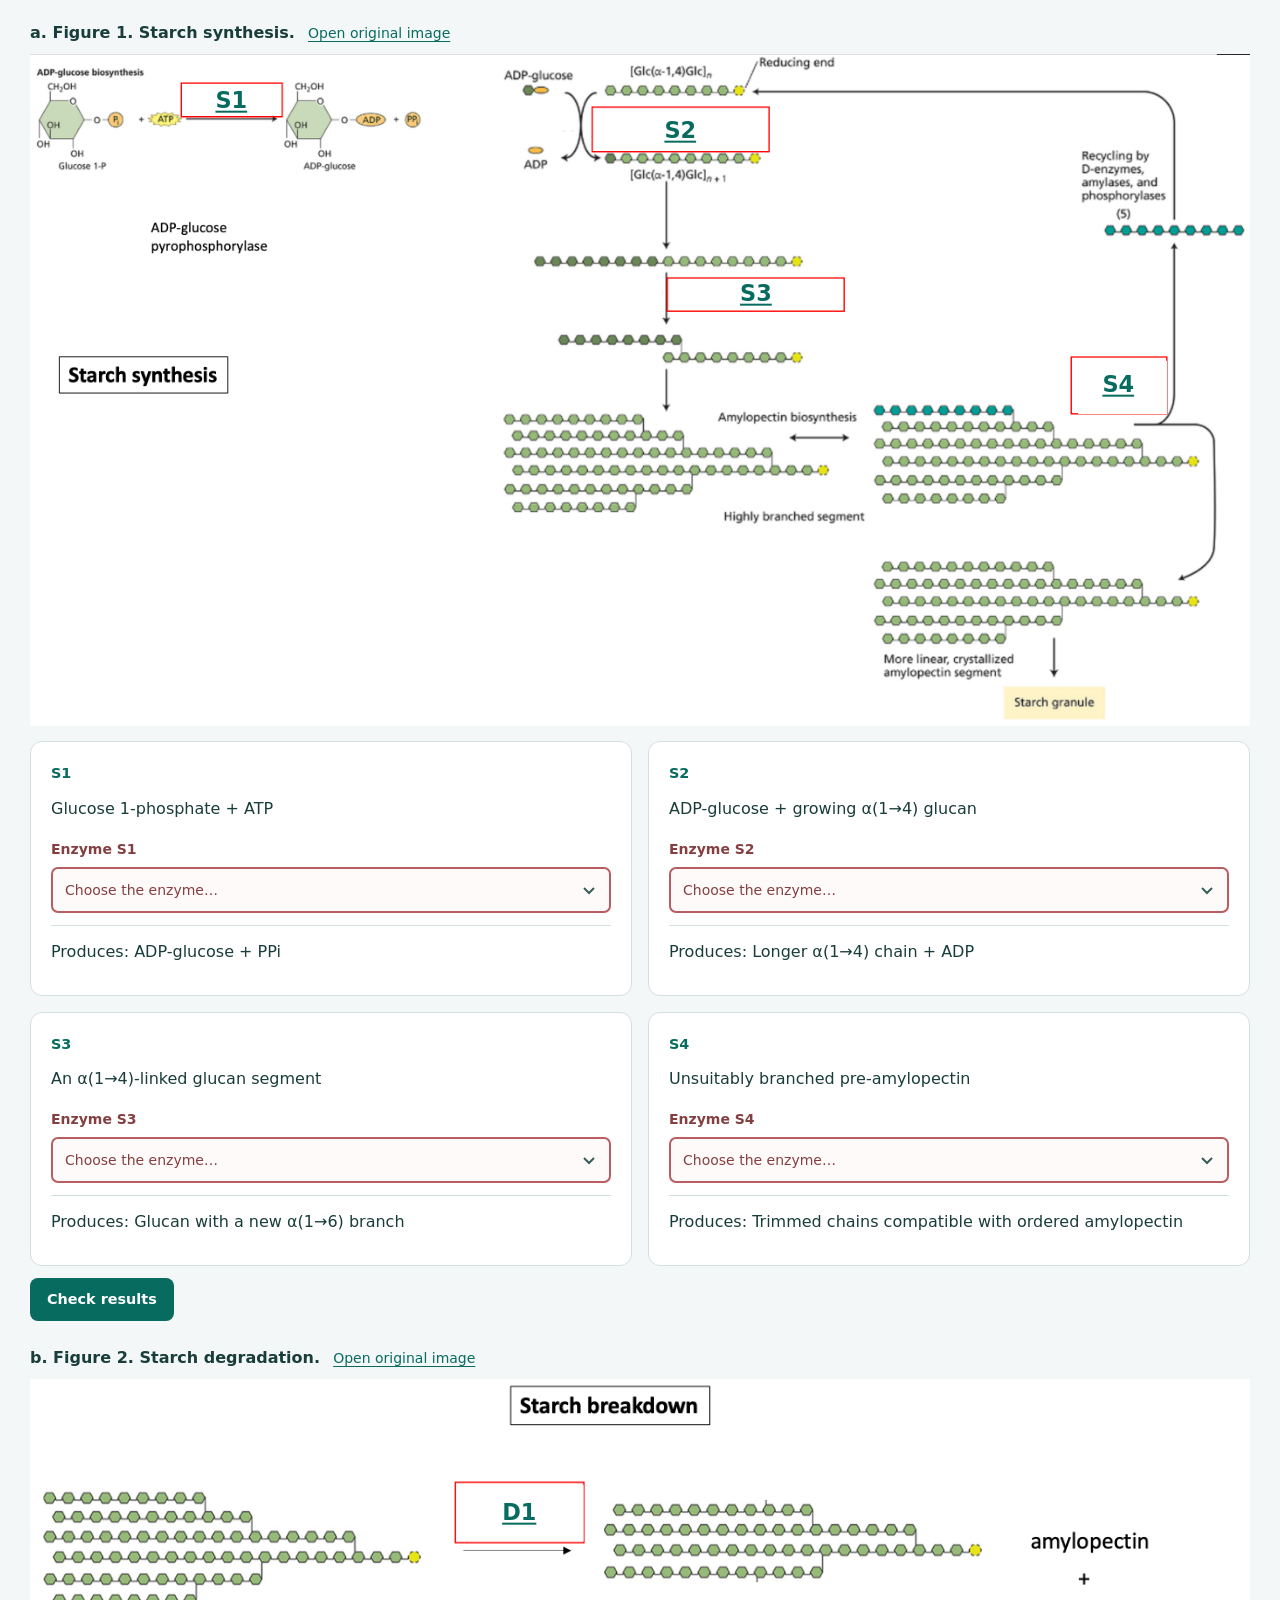
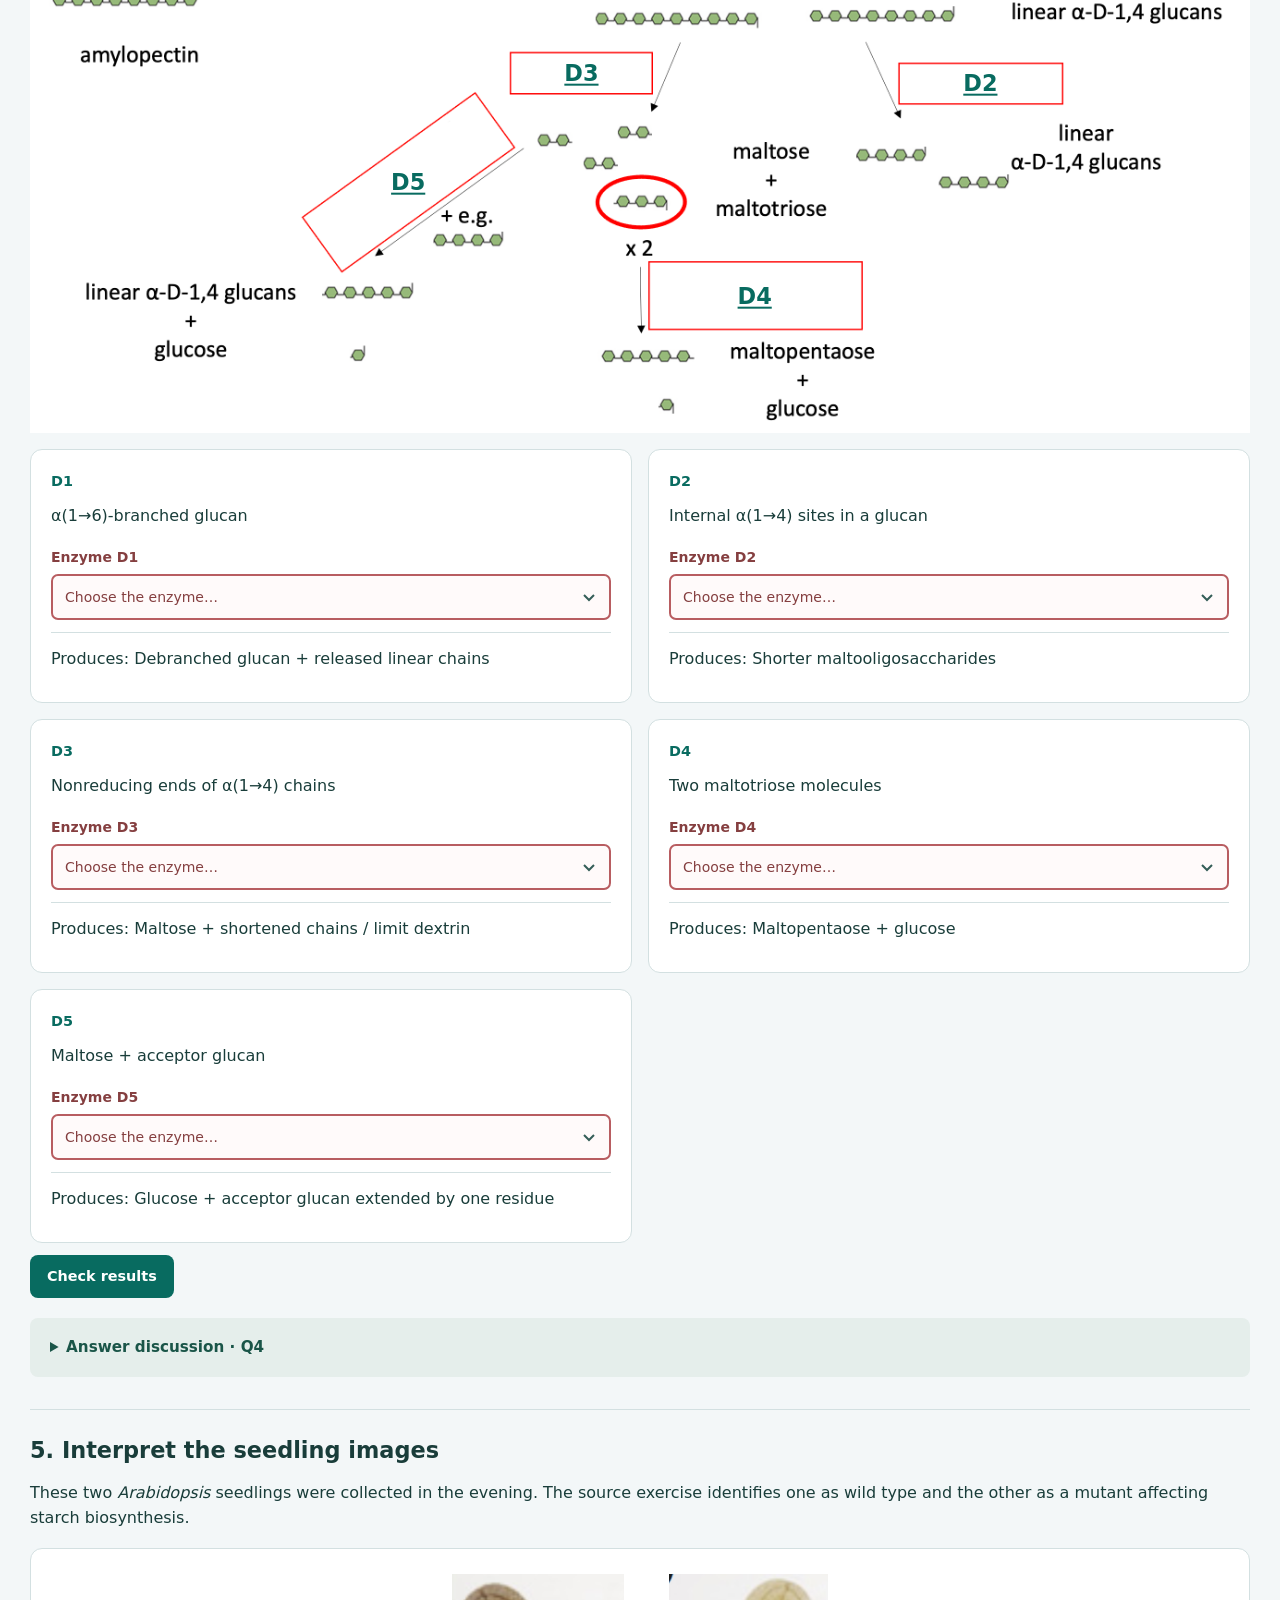
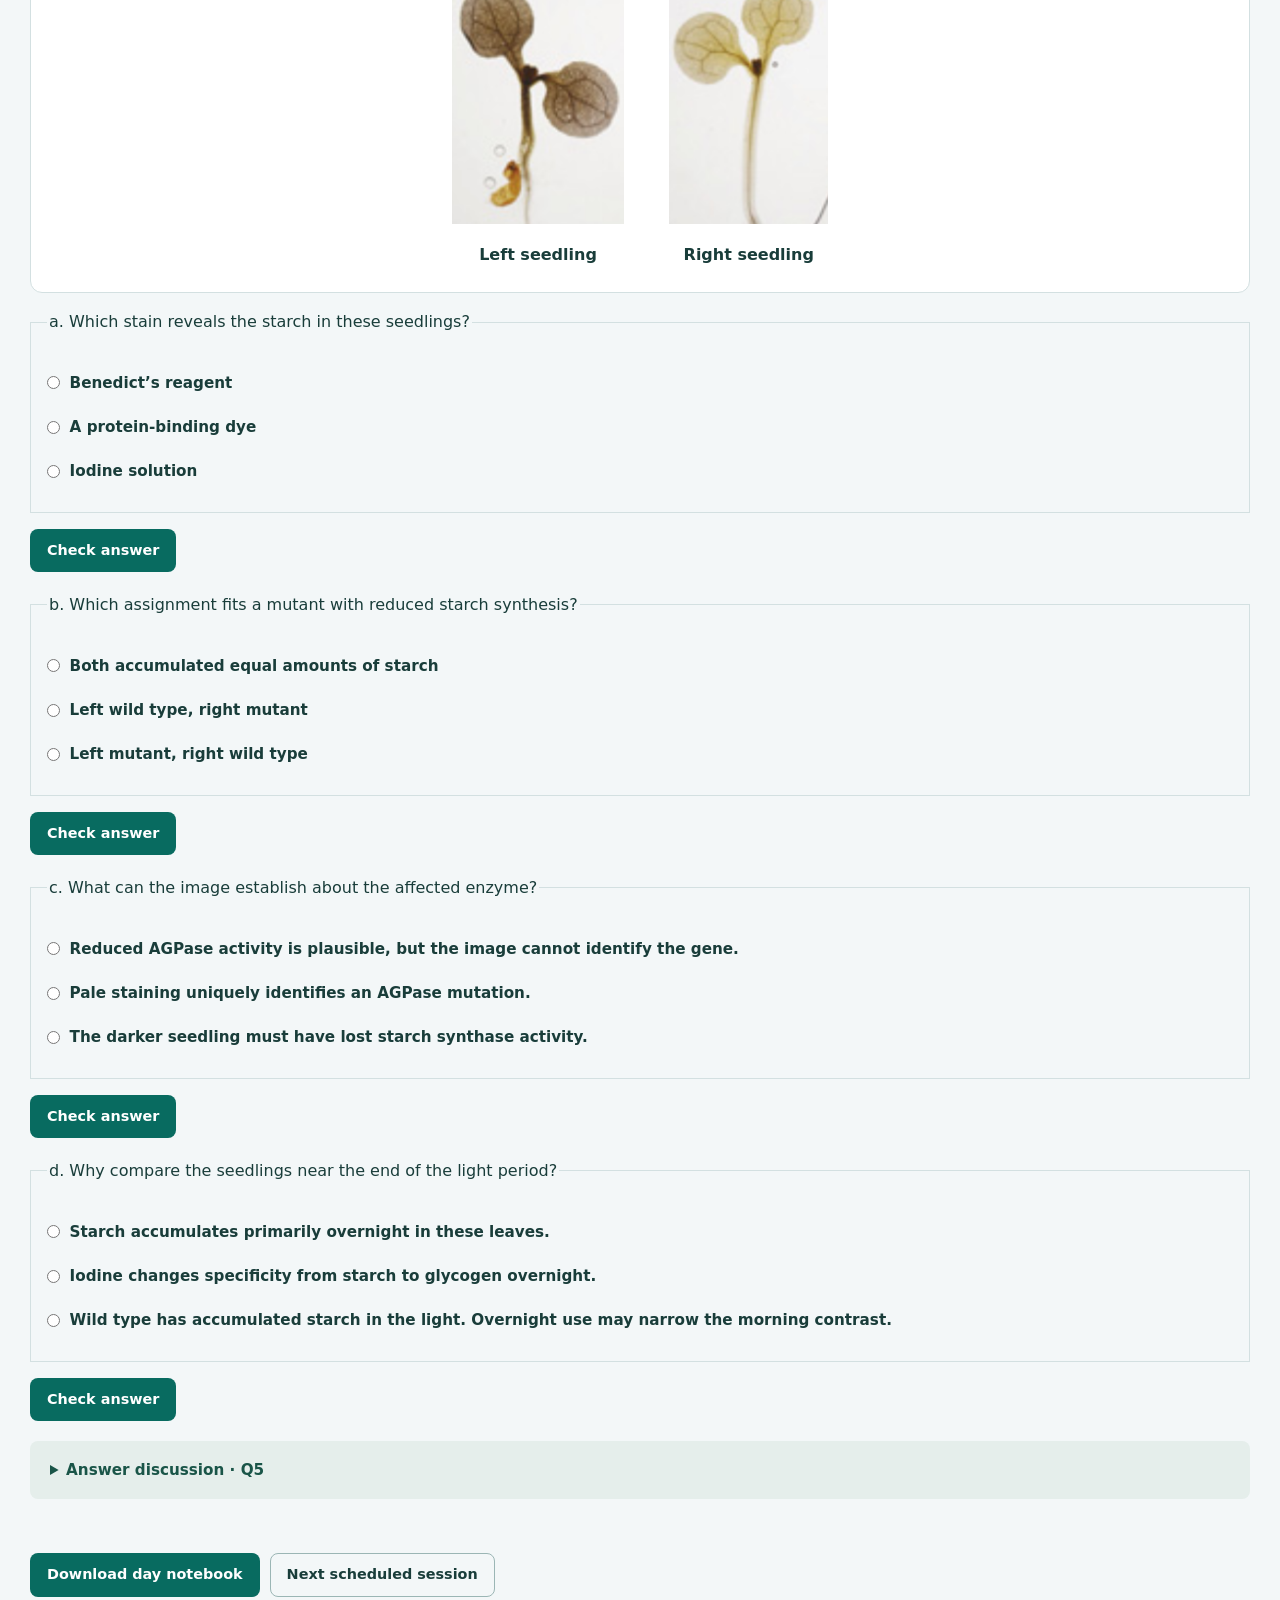
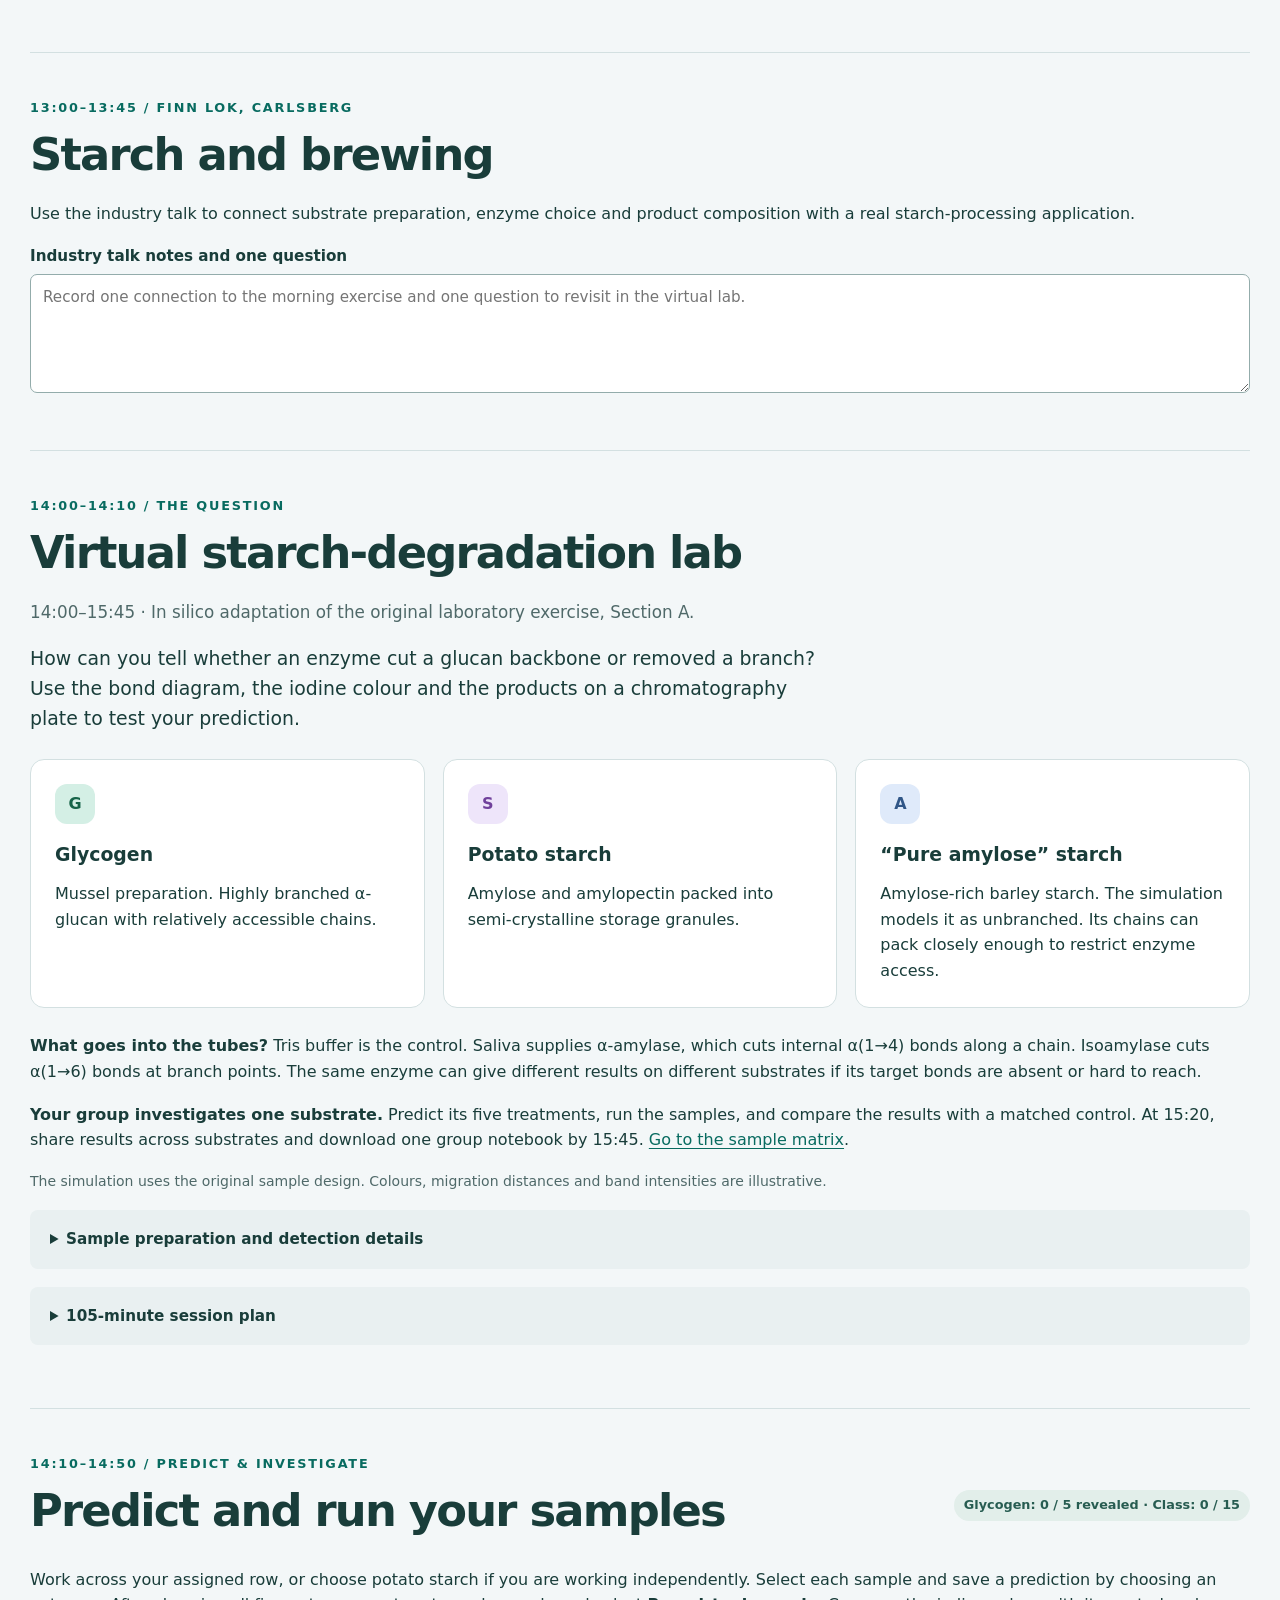
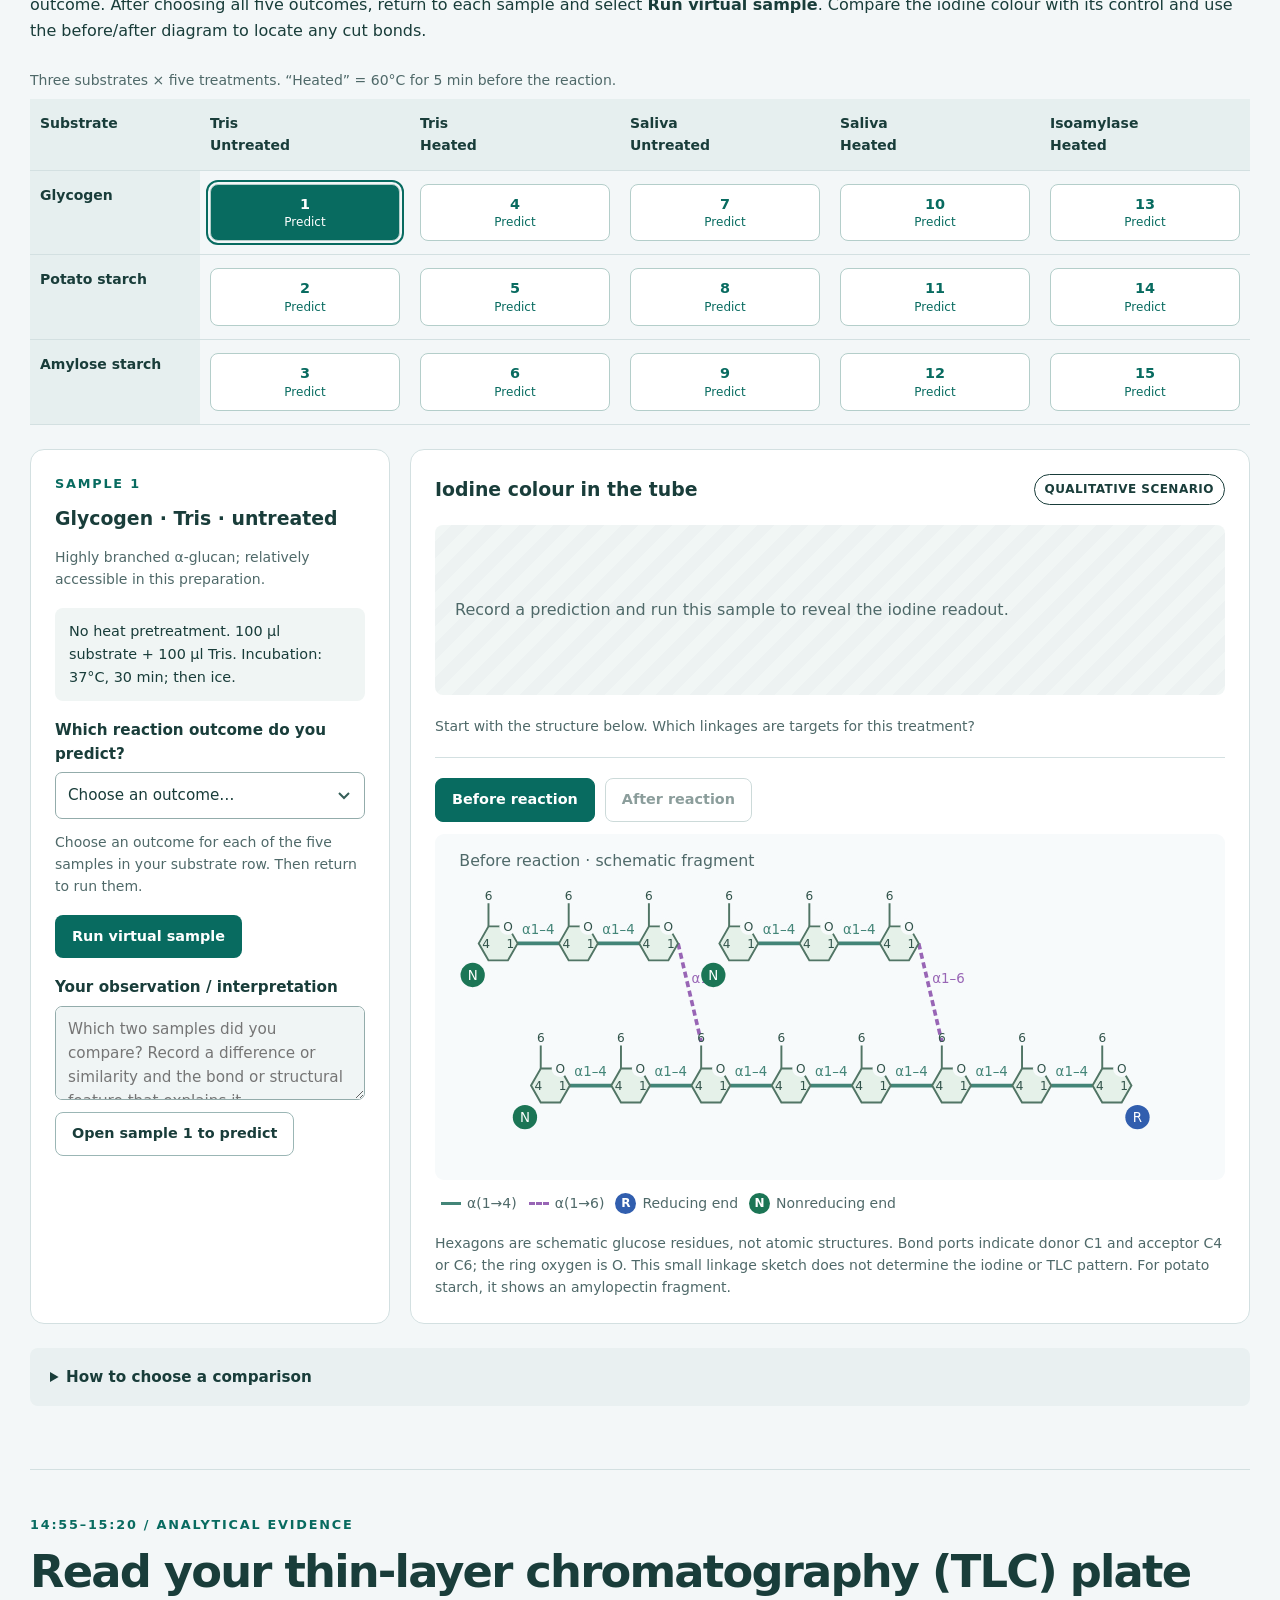
==== commit 28100899: "Show the live starch simulation directly in the workbook banner" ====
--- a/index.html
+++ b/index.html
@@ -8,13 +8,12 @@
   <script src="workshop-model.js" defer></script><script src="workshop.js" defer></script>
 <script defer src="answer-data.js"></script><script defer src="answer-lock.js"></script></head>
 <body>
-<header class="hero"><div class="wrap"><p class="eyebrow">PLEN / Biokemi 2 / Day workbook</p><h1>Starch and glycogen</h1><p class="intro">Lectures, group exercises, brewing, a virtual starch lab and an exam-style assignment. One page for the whole day.</p><div class="toolbar"><a class="button" href="#day-plan">View day plan</a><button id="export" class="secondary">Download day notebook</button><button id="print" class="secondary">Print / save PDF</button></div></div></header>
+<header class="hero workbook-banner"><div class="wrap">
+  <p class="eyebrow">PLEN / Biokemi 2 / Day workbook</p>
+  <h1>Starch and glycogen</h1>
+  <iframe id="starch-model" src="simulation.html" title="Interactive starch breakdown simulation"></iframe>
+</div></header>
 <main class="wrap">
-<details id="starch-model" class="model-launcher">
-  <summary>Explore the starch breakdown simulation</summary>
-  <p>Try one enzyme at a time. Watch where α-amylase cuts a chain, where β-amylase releases maltose, and what happens when a debranching enzyme reaches a branch point. <a href="simulation.html">Open the simulation on its own</a>.</p>
-  <template><iframe src="simulation.html" title="Interactive starch breakdown simulation"></iframe></template>
-</details>
 <!-- DAY-PLAN -->
 <section id="day-plan" class="exercise day-plan">
 <p class="eyebrow">09:00–17:00 / Day plan</p><h2>Today’s programme</h2>
--- a/workshop.css
+++ b/workshop.css
@@ -50,13 +50,12 @@
   #sample-number, #tlc { scroll-margin-top: 5rem; }
 }
 
-.model-launcher {
-  margin: 1.25rem 0;
-  padding: 1rem 1.25rem;
-  background: white;
-  border: 1px solid var(--line);
-  border-radius: 12px;
+#starch-model {
+  display: block;
+  width: 100%;
+  height: 540px;
+  margin-top: 1.5rem;
+  border: 0;
+  border-radius: 14px;
 }
-.model-launcher summary { cursor: pointer; font-size: 1.15rem; font-weight: 700; }
-.model-launcher iframe { display: block; width: 100%; height: 75vh; border: 0; border-radius: 8px; }
-@media print { .model-launcher { display: none; } }
+@media print { #starch-model { display: none; } }
